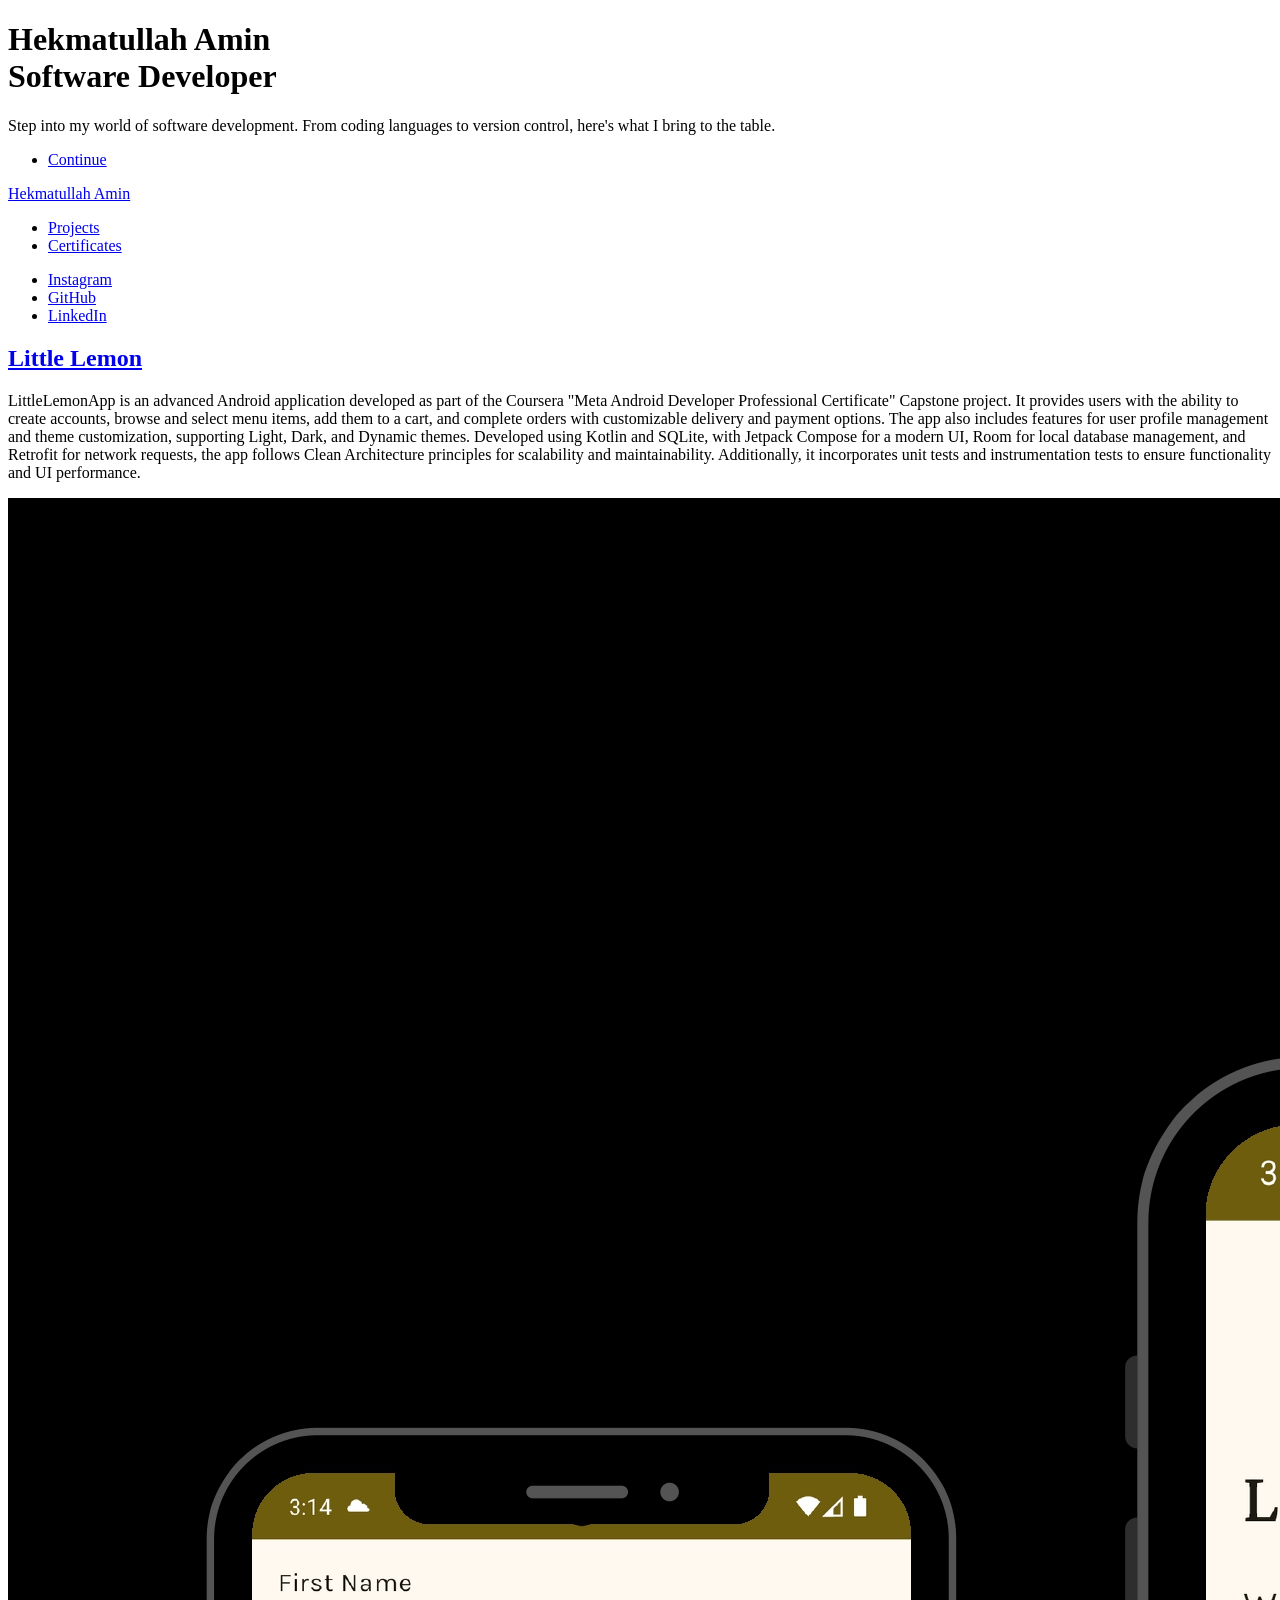
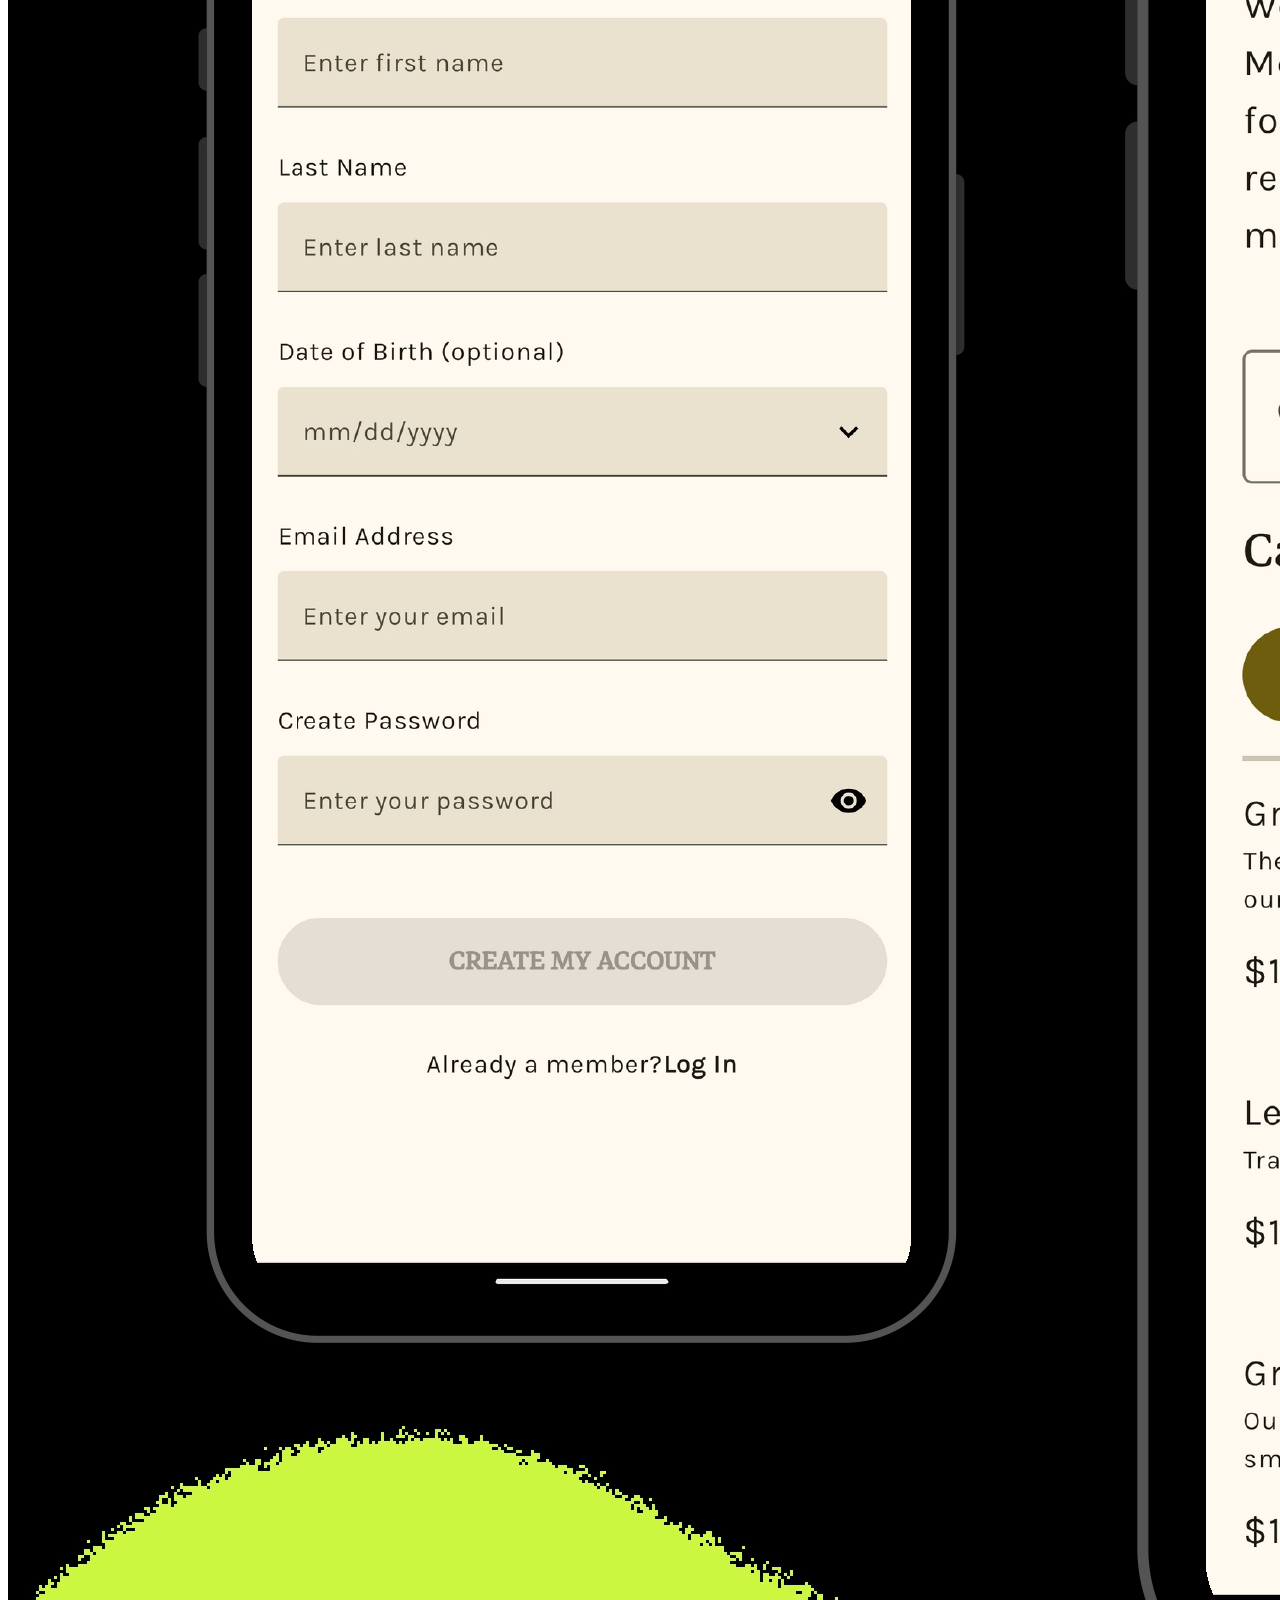
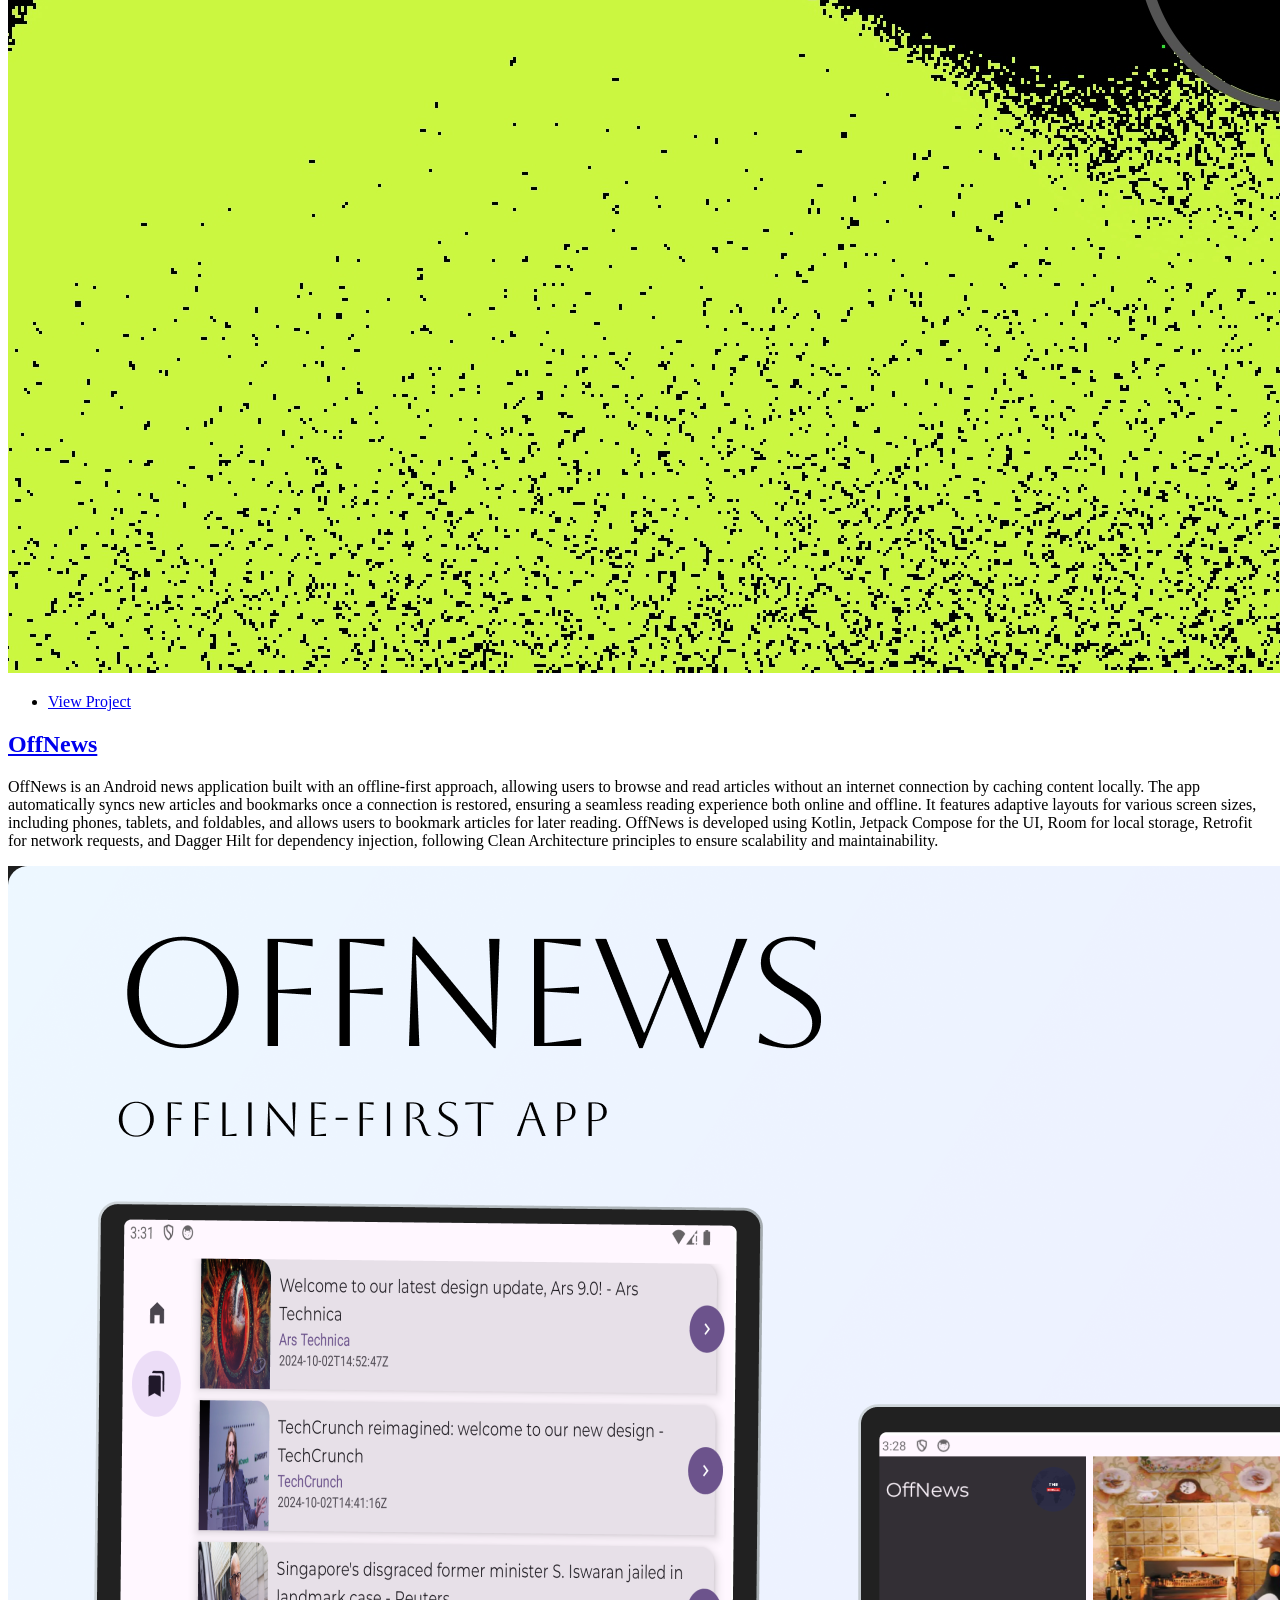
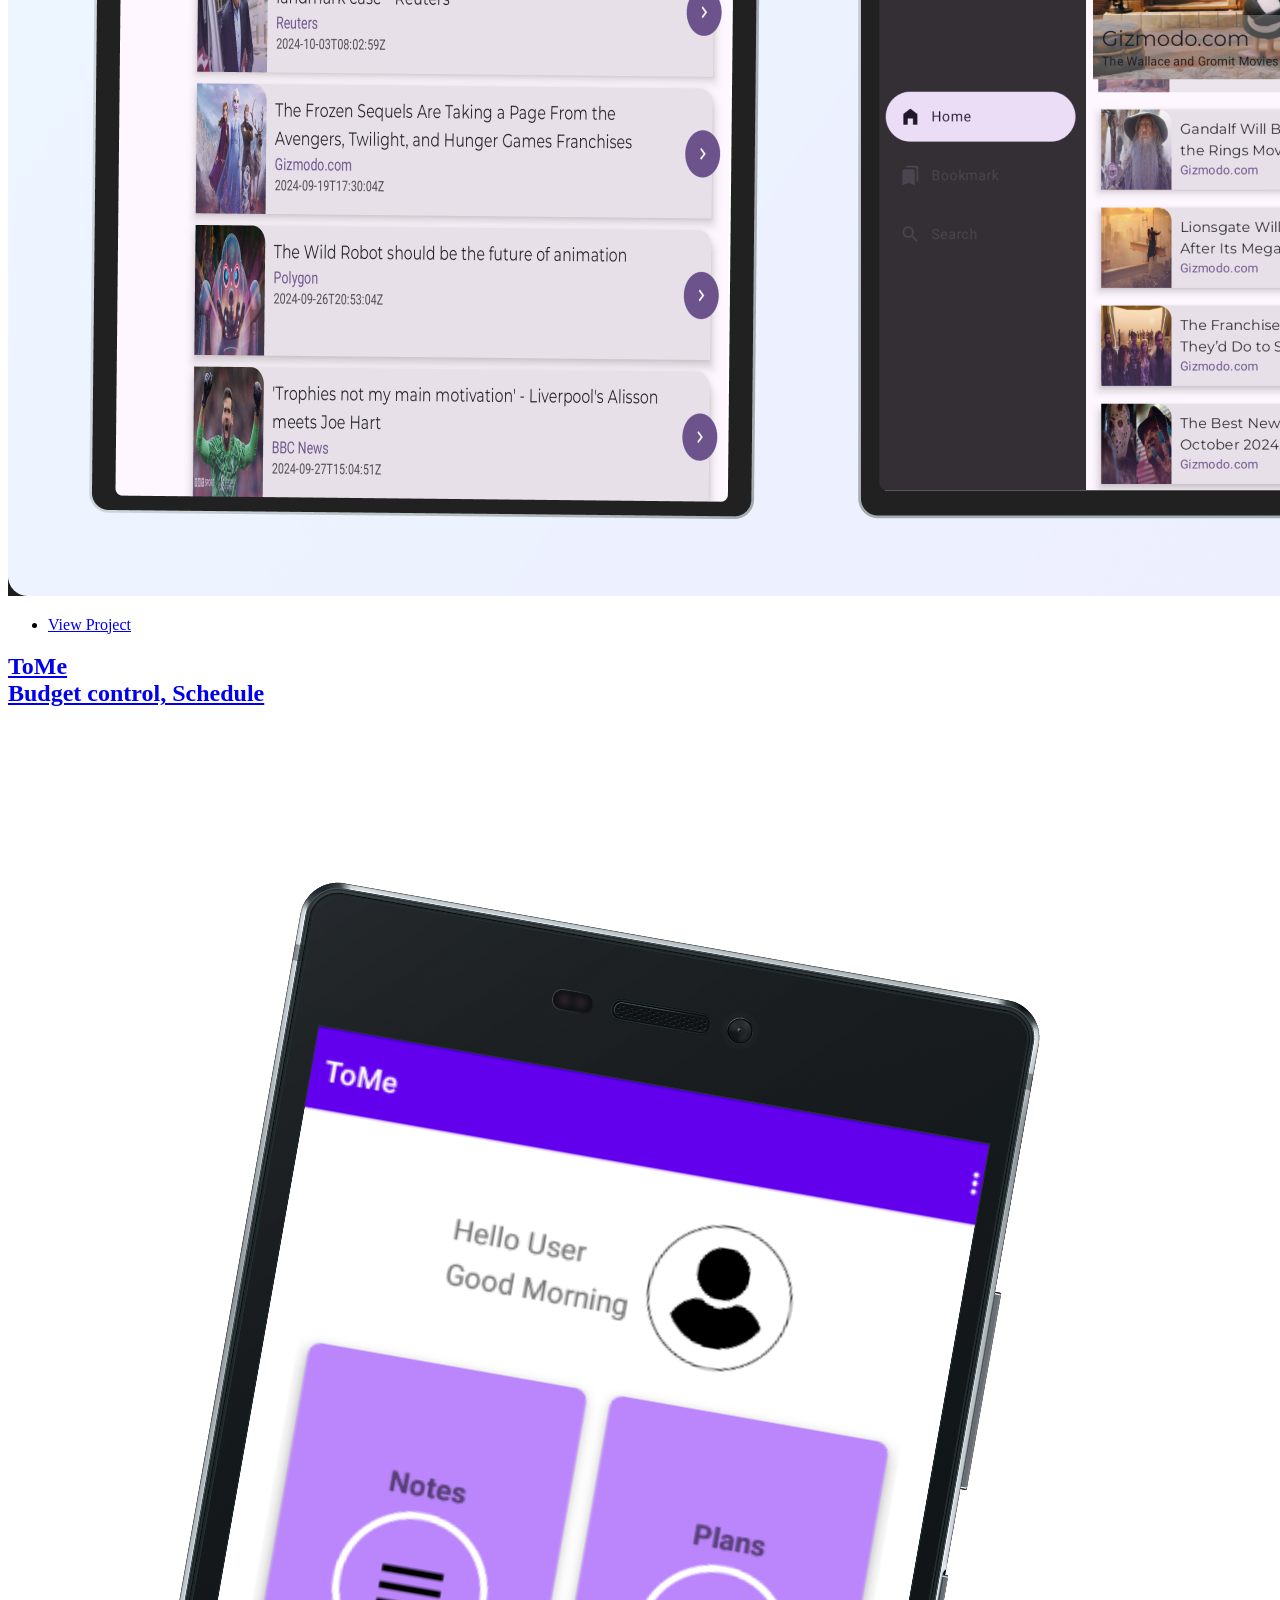
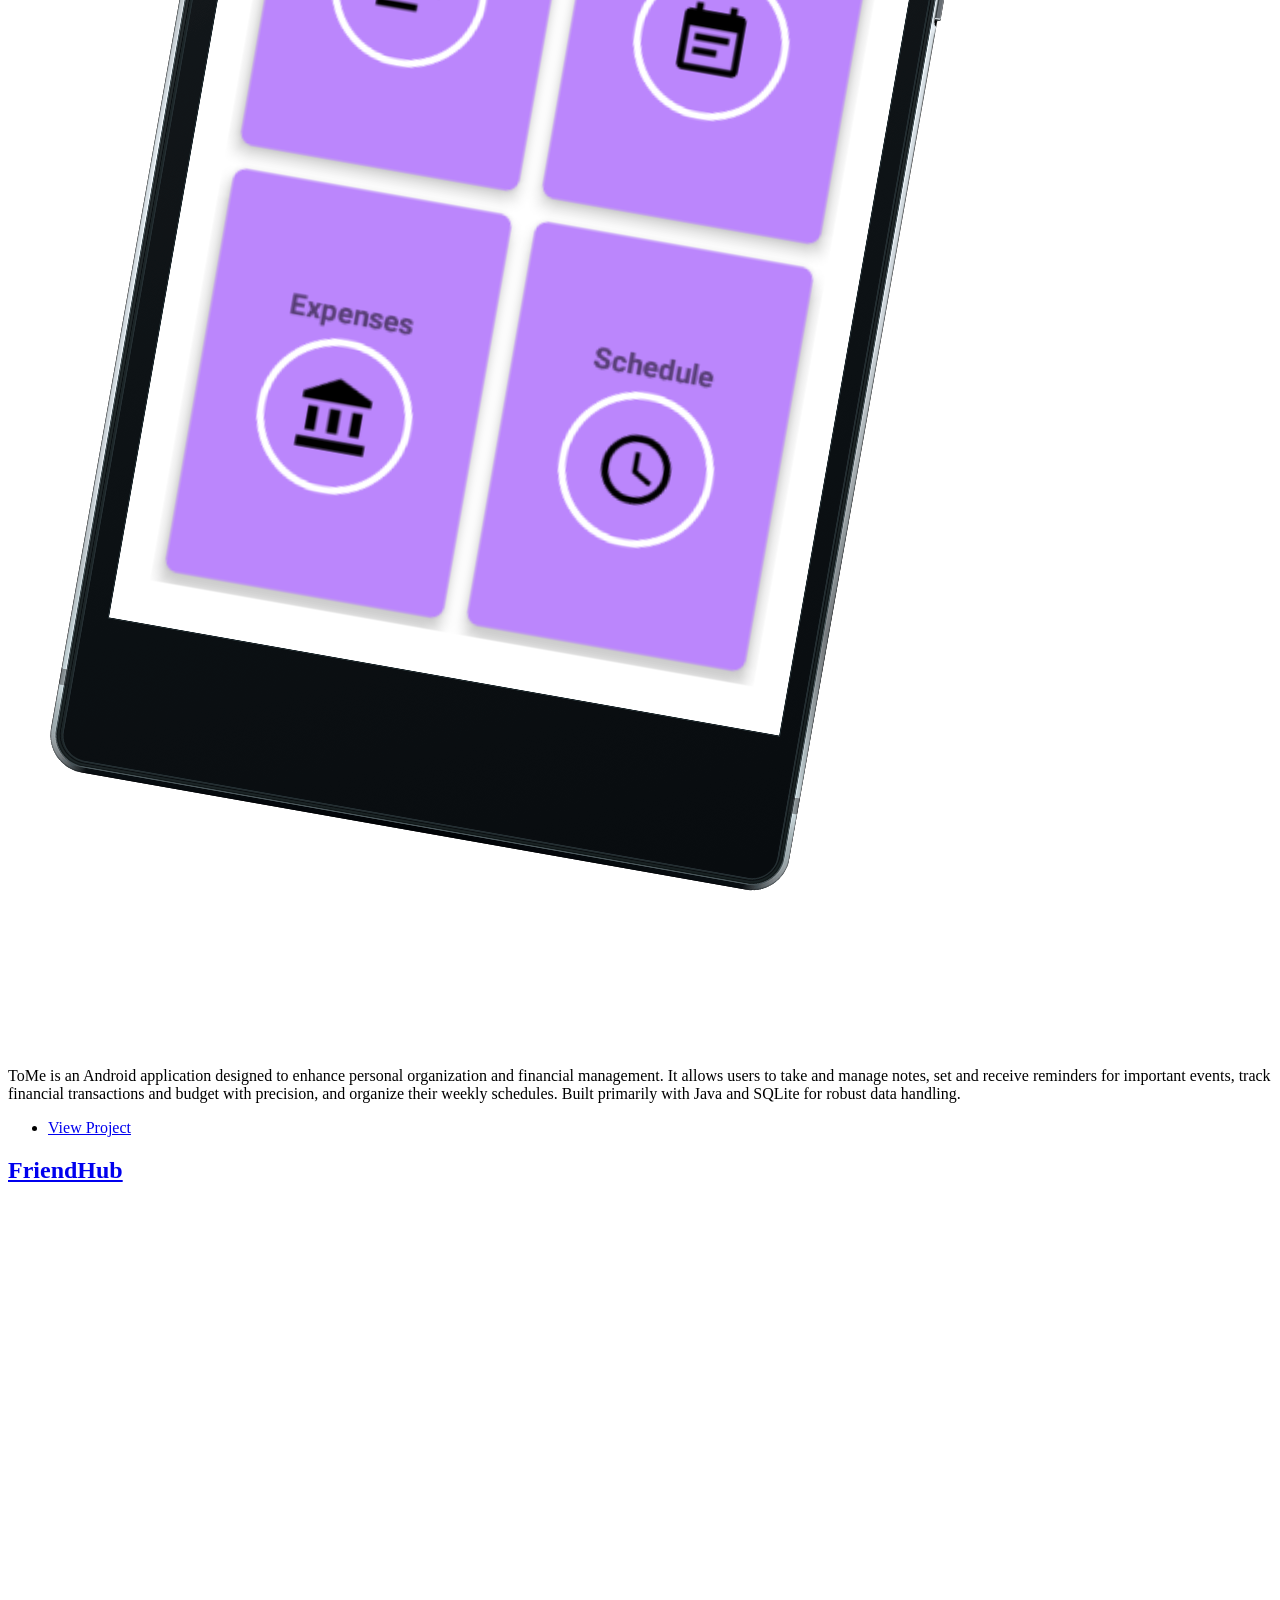
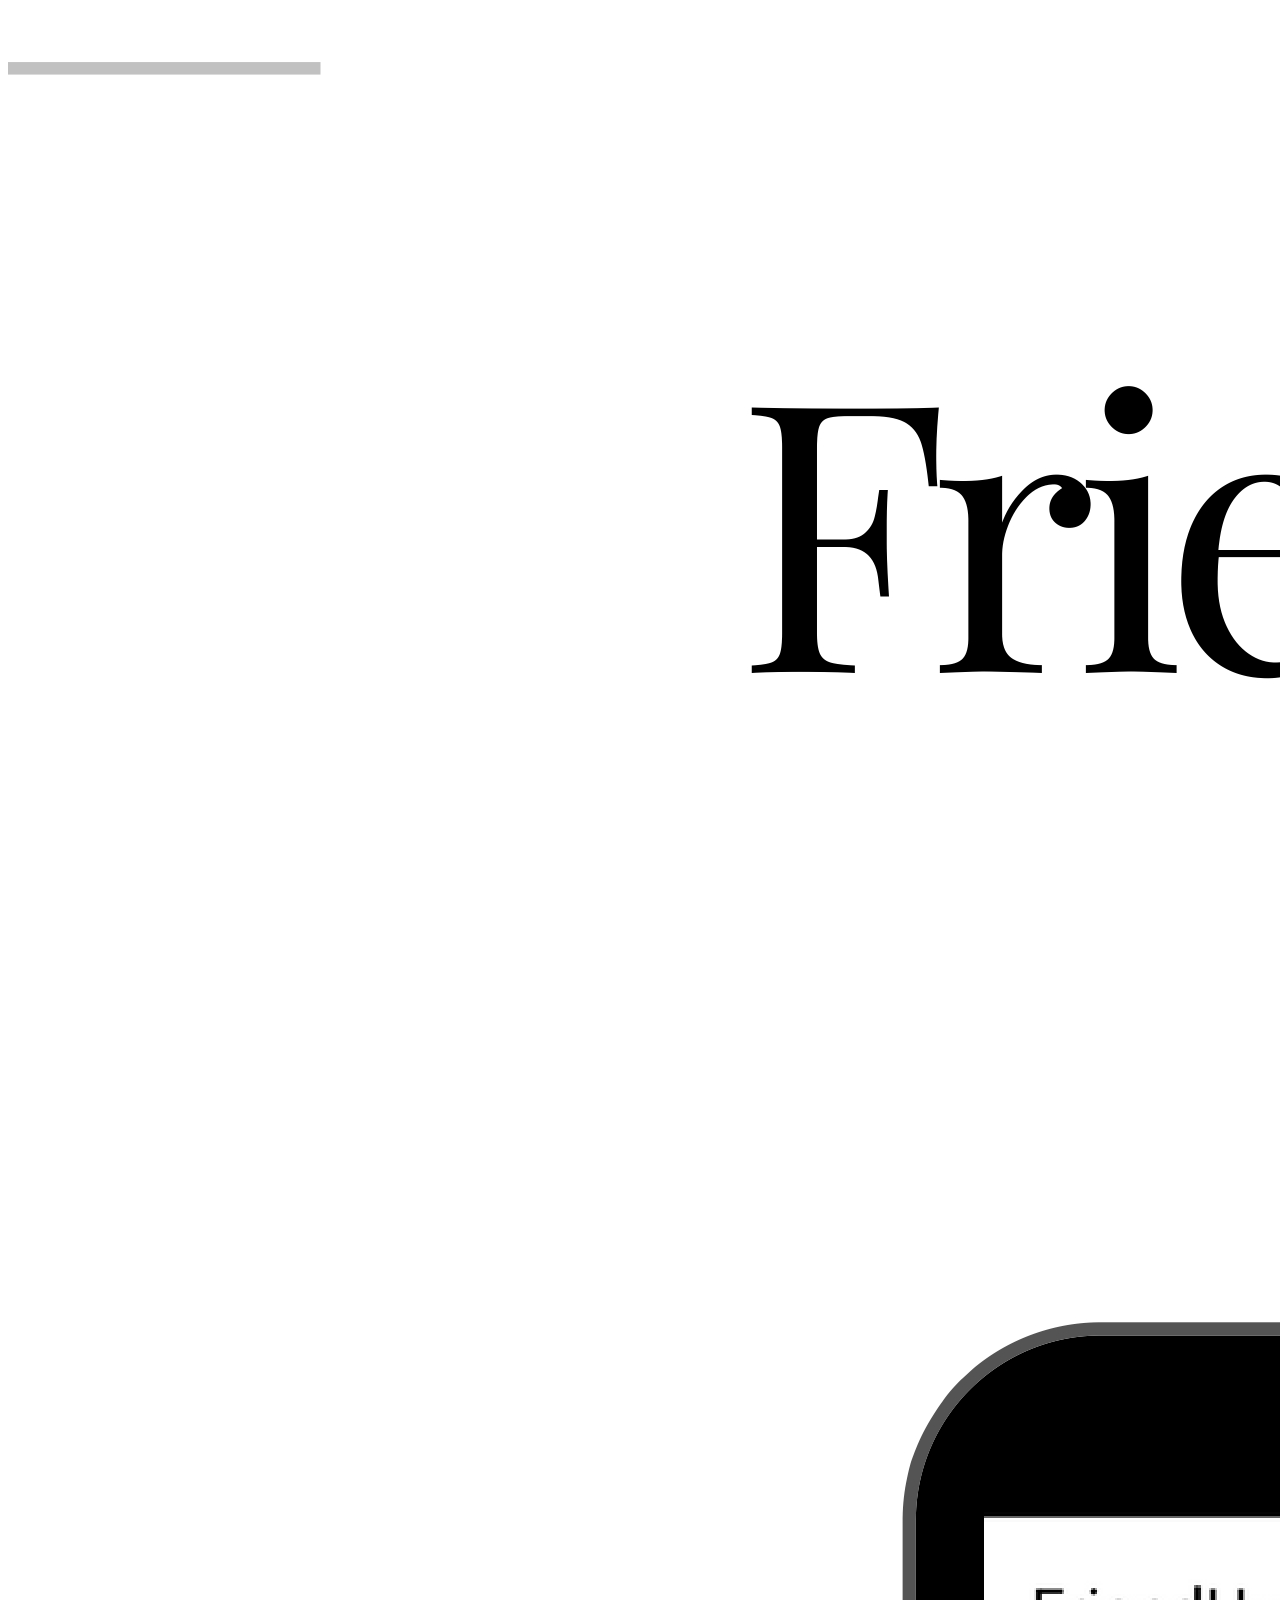
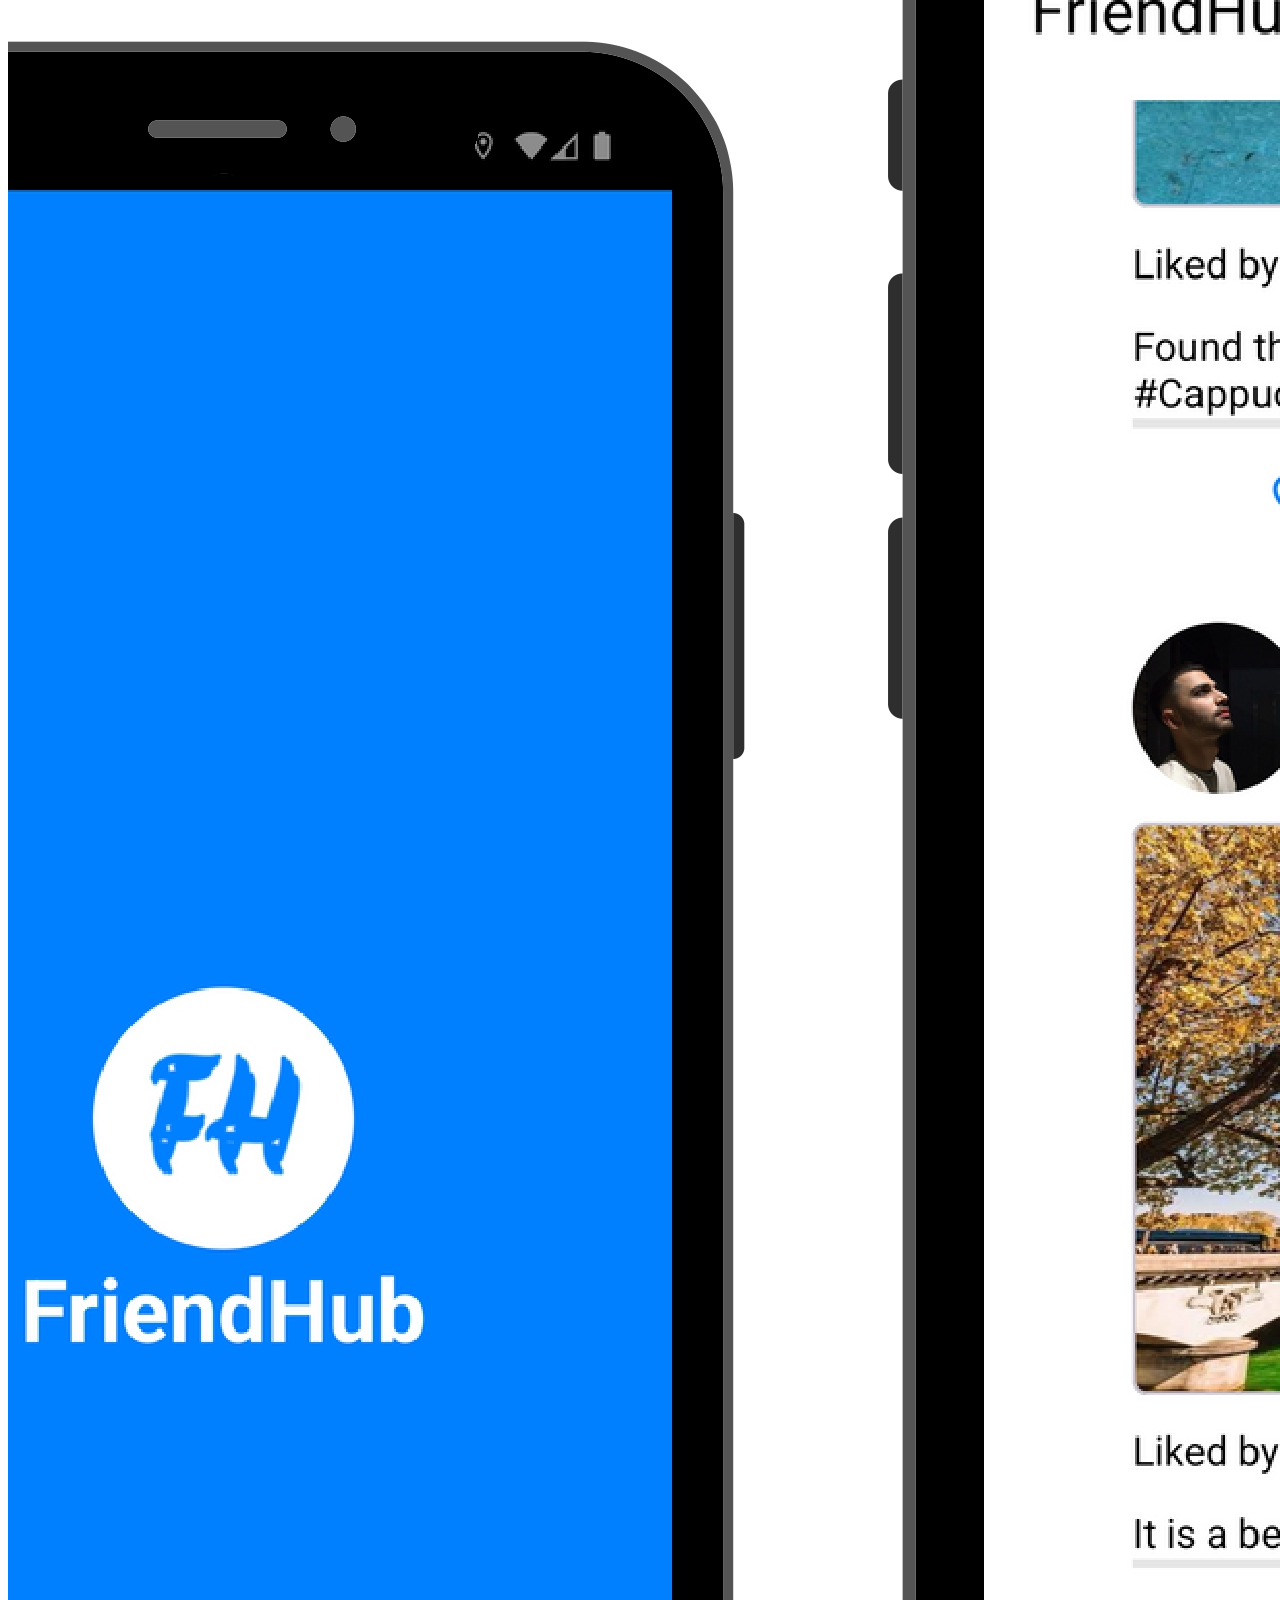
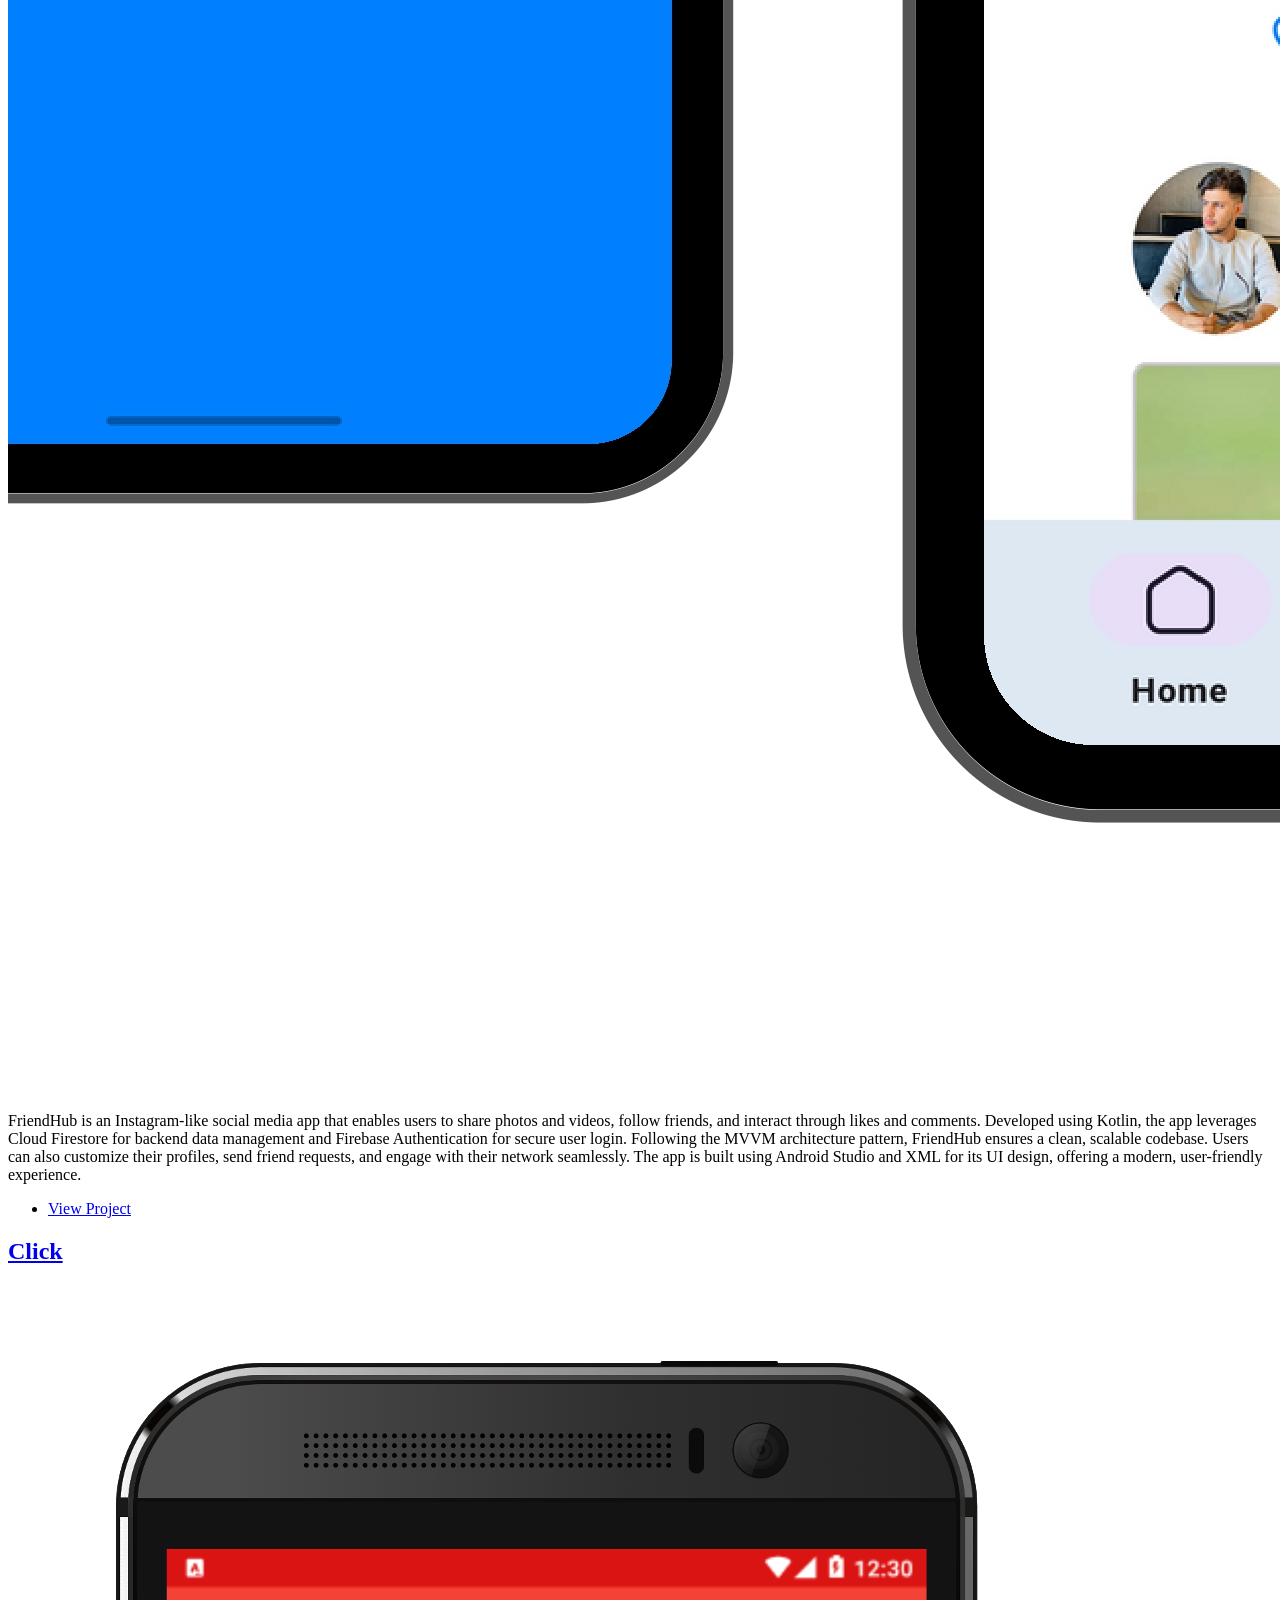
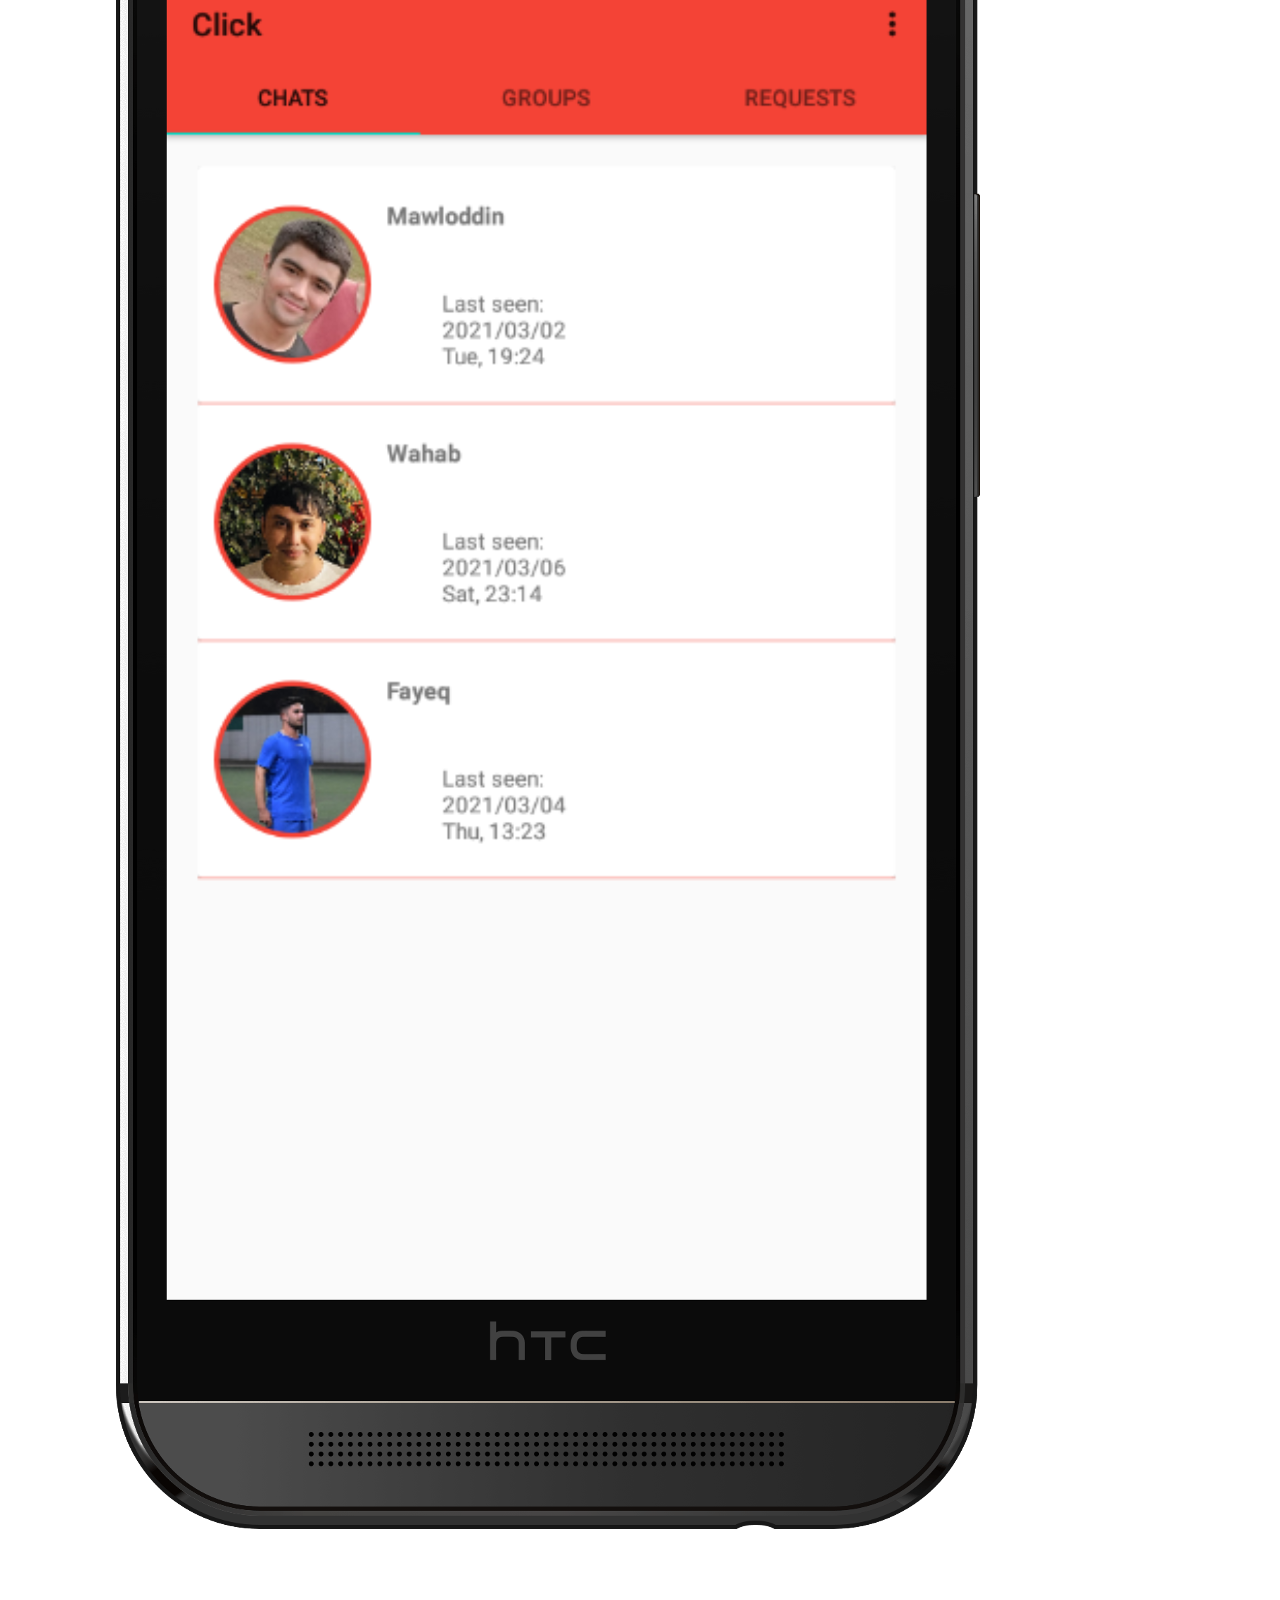
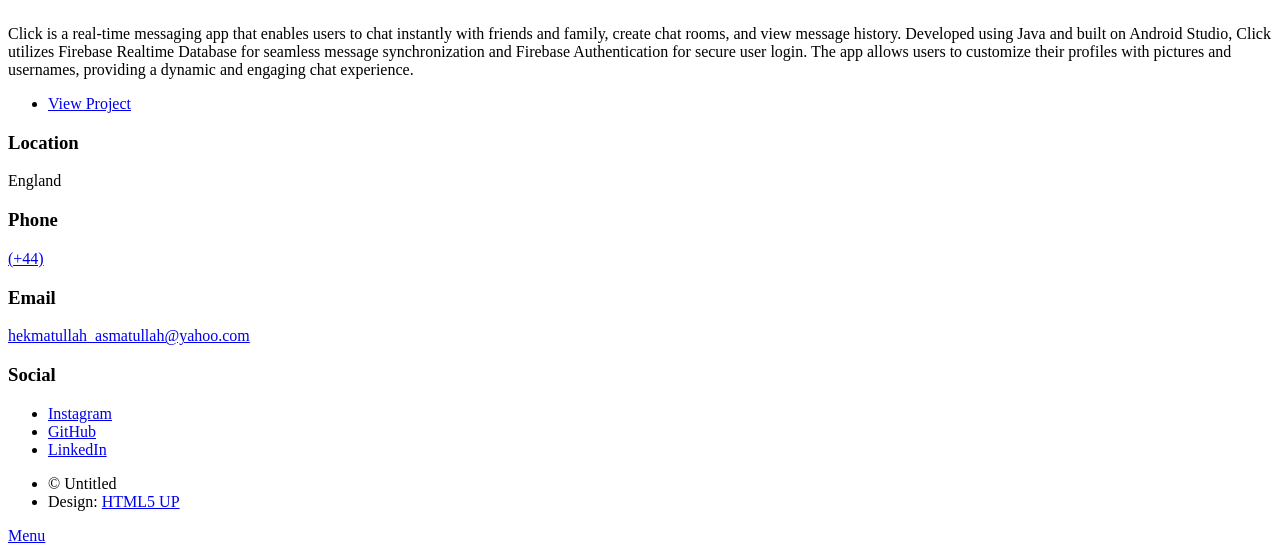
==== index.html @ 8e8f5cc5 "Add OffNews Android app with offline-first architecture and news caching" ====
<!DOCTYPE HTML>
<!--
	Massively by HTML5 UP
	html5up.net | @ajlkn
	Free for personal and commercial use under the CCA 3.0 license (html5up.net/license)
-->
<html>
	<head>
		<title>HekmatullahAminPortfolio</title>
		<meta charset="utf-8" />
		<meta name="viewport" content="width=device-width, initial-scale=1, user-scalable=no" />
		<link rel="stylesheet" href="assets/css/main.css" />
		<noscript><link rel="stylesheet" href="assets/css/noscript.css" /></noscript>
	</head>
	<body class="is-preload">

		<!-- Wrapper -->
			<div id="wrapper" class="fade-in">

				<!-- Intro -->
					<div id="intro">
						<h1>Hekmatullah Amin<br />
						Software Developer</h1>
						<p>Step into my world of software development. From coding languages to version control, here's what I bring to the table.
							 <!-- <a href="https://twitter.com/ajlkn">@ajlkn</a> for <a href="https://html5up.net">HTML5 UP</a><br />
						and released for free under the <a href="https://html5up.net/license">Creative Commons license</a>.</p> -->
						<ul class="actions">
							<li><a href="#header" class="button icon solid solo fa-arrow-down scrolly">Continue</a></li>
						</ul>
					</div>

				<!-- Header -->
					<header id="header">
						<a href="index.html" class="logo">Hekmatullah Amin</a>
					</header>

				<!-- Nav -->
					<nav id="nav">
						<ul class="links">
							<li class="active"><a href="index.html">Projects</a></li>
							<li><a href="generic.html">Certificates</a></li>
						</ul>
						<ul class="icons">
							<li><a href="https://www.instagram.com/hekmatullahamin/" class="icon brands fa-instagram"><span class="label">Instagram</span></a></li>
							<li><a href="https://github.com/HekmatullahAmin?tab=repositories" class="icon brands fa-github"><span class="label">GitHub</span></a></li>
							<li><a href="www.linkedin.com/in/hekmatullah-amin-713a5b244" class="icon brands fa-linkedin"><span class="label">LinkedIn</span></a></li>
						</ul>
					</nav>

				<!-- Main -->
					<div id="main">

						<!-- Featured Post -->
						<article class="post featured">
							<header class="major">
								<!-- <span class="date">April 25, 2017</span> -->
								<h2><a href="https://github.com/HekmatullahAmin/little-lemon">Little Lemon</a></h2>
								<p>LittleLemonApp is an advanced Android application developed as part of the Coursera "Meta Android Developer Professional Certificate" Capstone project. It provides users with the ability to create accounts, browse and select menu items, add them to a cart, and complete orders with customizable delivery and payment options. The app also includes features for user profile management and theme customization, supporting Light, Dark, and Dynamic themes. Developed using Kotlin and SQLite, with Jetpack Compose for a modern UI, Room for local database management, and Retrofit for network requests, the app follows Clean Architecture principles for scalability and maintainability. Additionally, it incorporates unit tests and instrumentation tests to ensure functionality and UI performance.
							</header>
							<a href="https://github.com/HekmatullahAmin/little-lemon" class="image main"><img src="images/LittleLemon.jpg" alt="" /></a>
							<ul class="actions special">
								<li><a href="https://github.com/HekmatullahAmin/little-lemon" class="button large">View Project</a></li>
							</ul>
						</article>

						<article class="post featured">
							<header class="major">
								<!-- <span class="date">April 25, 2017</span> -->
								<h2><a href="https://github.com/HekmatullahAmin/OffNews">OffNews</a></h2>
								<p>OffNews is an Android news application built with an offline-first approach, allowing users to browse and read articles without an internet connection by caching content locally. The app automatically syncs new articles and bookmarks once a connection is restored, ensuring a seamless reading experience both online and offline. It features adaptive layouts for various screen sizes, including phones, tablets, and foldables, and allows users to bookmark articles for later reading. OffNews is developed using Kotlin, Jetpack Compose for the UI, Room for local storage, Retrofit for network requests, and Dagger Hilt for dependency injection, following Clean Architecture principles to ensure scalability and maintainability.
							</header>
							<a href="https://github.com/HekmatullahAmin/OffNews" class="image main"><img src="images/offnews_app.png" alt="" /></a>
							<ul class="actions special">
								<li><a href="https://github.com/HekmatullahAmin/OffNews" class="button large">View Project</a></li>
							</ul>
						</article>

						<!-- Posts -->
							<section class="posts">
								<article>
									<header>
										<!-- <span class="date">April 24, 2017</span> -->
										<h2><a href="https://github.com/HekmatullahAmin/ToMe">ToMe<br />
											Budget control, Schedule</a></h2>
									</header>
									<a href="https://github.com/HekmatullahAmin/ToMe" class="image fit"><img src="images/tome.png" alt="" /></a>
									<p>ToMe is an Android application designed to enhance personal organization and financial management. It allows users to take and manage notes, set and receive reminders for important events, track financial transactions and budget with precision, and organize their weekly schedules. Built primarily with Java and SQLite for robust data handling.<br />
									<ul class="actions special">
										<li><a href="https://github.com/HekmatullahAmin/ToMe" class="button">View Project</a></li>
									</ul>
								</article>
								<article>
									<header>
										<!-- <span class="date">April 24, 2017</span> -->
										<h2><a href="https://github.com/HekmatullahAmin/FriendHub">FriendHub</h2>
									</header>
									<a href="https://github.com/HekmatullahAmin/FriendHub" class="image fit"><img src="images/FriendHub.jpg" alt="" /></a>
									<p>FriendHub is an Instagram-like social media app that enables users to share photos and videos, follow friends, and interact through likes and comments. Developed using Kotlin, the app leverages Cloud Firestore for backend data management and Firebase Authentication for secure user login. Following the MVVM architecture pattern, FriendHub ensures a clean, scalable codebase. Users can also customize their profiles, send friend requests, and engage with their network seamlessly. The app is built using Android Studio and XML for its UI design, offering a modern, user-friendly experience.</p>
									<ul class="actions special">
										<li><a href="https://github.com/HekmatullahAmin/FriendHub" class="button">View Project</a></li>
									</ul>
								</article>							
								<article>
									<header>
										<h2><a href="https://github.com/HekmatullahAmin/Click">Click</h2>
									</header>
									<a href="https://github.com/HekmatullahAmin/Click" class="image fit"><img src="images/click_chat.png" alt="" /></a>
									<p>Click is a real-time messaging app that enables users to chat instantly with friends and family, create chat rooms, and view message history. Developed using Java and built on Android Studio, Click utilizes Firebase Realtime Database for seamless message synchronization and Firebase Authentication for secure user login. The app allows users to customize their profiles with pictures and usernames, providing a dynamic and engaging chat experience.</p>
									<ul class="actions special">
										<li><a href="https://github.com/HekmatullahAmin/Click" class="button">View Project</a></li>
									</ul>
								</article>
							</section>
					</div>

				<!-- Footer -->
					<footer id="footer">
						<section class="split contact">
							<section class="alt">
								<h3>Location</h3>
								<p>England</p>
							</section>
							<section>
								<h3>Phone</h3>
								<p><a href="#">(+44) </a></p>
							</section>
							<section>
								<h3>Email</h3>
								<p><a href="#">hekmatullah_asmatullah@yahoo.com</a></p>
							</section>
							<section>
								<h3>Social</h3>
								<ul class="icons alt">
									<li><a href="https://www.instagram.com/hekmatullahamin/" class="icon brands fa-instagram"><span class="label">Instagram</span></a></li>
									<li><a href="https://github.com/HekmatullahAmin?tab=repositories" class="icon brands fa-github"><span class="label">GitHub</span></a></li>
									<li><a href="www.linkedin.com/in/hekmatullah-amin-713a5b244" class="icon brands fa-linkedin"><span class="label">LinkedIn</span></a></li>
								</ul>
							</section>
						</section>
					</footer>

				<!-- Copyright -->
					<div id="copyright">
						<ul><li>&copy; Untitled</li><li>Design: <a href="https://html5up.net">HTML5 UP</a></li></ul>
					</div>

			</div>

		<!-- Scripts -->
			<script src="assets/js/jquery.min.js"></script>
			<script src="assets/js/jquery.scrollex.min.js"></script>
			<script src="assets/js/jquery.scrolly.min.js"></script>
			<script src="assets/js/browser.min.js"></script>
			<script src="assets/js/breakpoints.min.js"></script>
			<script src="assets/js/util.js"></script>
			<script src="assets/js/main.js"></script>

	</body>
</html>
---- assets/css/main.css ----
@import url(fontawesome-all.min.css);
@import url("https://fonts.googleapis.com/css?family=Merriweather:300,700,300italic,700italic|Source+Sans+Pro:900");

/*
	Massively by HTML5 UP
	html5up.net | @ajlkn
	Free for personal and commercial use under the CCA 3.0 license (html5up.net/license)
*/

html, body, div, span, applet, object,
iframe, h1, h2, h3, h4, h5, h6, p, blockquote,
pre, a, abbr, acronym, address, big, cite,
code, del, dfn, em, img, ins, kbd, q, s, samp,
small, strike, strong, sub, sup, tt, var, b,
u, i, center, dl, dt, dd, ol, ul, li, fieldset,
form, label, legend, table, caption, tbody,
tfoot, thead, tr, th, td, article, aside,
canvas, details, embed, figure, figcaption,
footer, header, hgroup, menu, nav, output, ruby,
section, summary, time, mark, audio, video {
	margin: 0;
	padding: 0;
	border: 0;
	font-size: 100%;
	font: inherit;
	vertical-align: baseline;}

article, aside, details, figcaption, figure,
footer, header, hgroup, menu, nav, section {
	display: block;}

body {
	line-height: 1;
}

ol, ul {
	list-style: none;
}

blockquote, q {
	quotes: none;
}

	blockquote:before, blockquote:after, q:before, q:after {
		content: '';
		content: none;
	}

table {
	border-collapse: collapse;
	border-spacing: 0;
}

body {
	-webkit-text-size-adjust: none;
}

mark {
	background-color: transparent;
	color: inherit;
}

input::-moz-focus-inner {
	border: 0;
	padding: 0;
}

input, select, textarea {
	-moz-appearance: none;
	-webkit-appearance: none;
	-ms-appearance: none;
	appearance: none;
}

/* Basic */

	@-ms-viewport {
		width: device-width;
	}

	body {
		-ms-overflow-style: scrollbar;
	}

	@media screen and (max-width: 480px) {

		html, body {
			min-width: 320px;
		}

	}

	html {
		box-sizing: border-box;
	}

	*, *:before, *:after {
		box-sizing: inherit;
	}

	body {
		background-color: #1e252d;
	}

		body.is-preload *, body.is-preload *:before, body.is-preload *:after {
			-moz-animation: none !important;
			-webkit-animation: none !important;
			-ms-animation: none !important;
			animation: none !important;
			-moz-transition: none !important;
			-webkit-transition: none !important;
			-ms-transition: none !important;
			transition: none !important;
		}

/* Type */

	html {
		font-size: 16pt;
	}

		@media screen and (max-width: 1680px) {

			html {
				font-size: 12pt;
			}

		}

		@media screen and (max-width: 1280px) {

			html {
				font-size: 11pt;
			}

		}

		@media screen and (max-width: 360px) {

			html {
				font-size: 10pt;
			}

		}

	body {
		color: #212931;
	}

	body, input, select, textarea {
		font-family: "Merriweather", Georgia, serif;
		font-weight: 300;
		font-size: 1rem;
		line-height: 2.375;
	}

	a {
		-moz-transition: color 0.2s ease-in-out, background-color 0.2s ease-in-out, border-color 0.2s ease-in-out, box-shadow 0.2s ease-in-out;
		-webkit-transition: color 0.2s ease-in-out, background-color 0.2s ease-in-out, border-color 0.2s ease-in-out, box-shadow 0.2s ease-in-out;
		-ms-transition: color 0.2s ease-in-out, background-color 0.2s ease-in-out, border-color 0.2s ease-in-out, box-shadow 0.2s ease-in-out;
		transition: color 0.2s ease-in-out, background-color 0.2s ease-in-out, border-color 0.2s ease-in-out, box-shadow 0.2s ease-in-out;
		border-bottom: dotted 1px;
		text-decoration: none;
	}

		a:hover {
			border-bottom-color: transparent;
		}

	strong, b {
		font-weight: 600;
	}

	em, i {
		font-style: italic;
	}

	p {
		text-align: justify;
		margin: 0 0 2rem 0;
	}

	h1, h2, h3, h4, h5, h6 {
		font-family: "Source Sans Pro", Helvetica, sans-serif;
		font-weight: 900;
		line-height: 1.5;
		letter-spacing: 0.075em;
		text-transform: uppercase;
		margin: 0 0 1rem 0;
	}

		h1 a, h2 a, h3 a, h4 a, h5 a, h6 a {
			border-bottom: 0;
			color: inherit;
			text-decoration: none;
		}

	h1 {
		font-size: 4rem;
		line-height: 1.1;
		margin: 0 0 2rem 0;
	}

	h2 {
		font-size: 1.75rem;
		line-height: 1.3;
		margin: 0 0 1.5rem 0;
	}

	h3 {
		font-size: 1.25rem;
		margin: 0 0 1.5rem 0;
	}

	h4 {
		font-size: 1rem;
	}

	h5 {
		font-size: 0.9rem;
	}

	h6 {
		font-size: 0.8rem;
	}

	sub {
		font-size: 0.8rem;
		position: relative;
		top: 0.5rem;
	}

	sup {
		font-size: 0.8rem;
		position: relative;
		top: -0.5rem;
	}

	blockquote {
		border-left: solid 4px;
		font-style: italic;
		margin: 0 0 2rem 0;
		padding: 0.5rem 0 0.5rem 2rem;
	}

	code {
		border: solid 2px;
		font-family: "Courier New", monospace;
		font-size: 0.9rem;
		margin: 0 0.25rem;
		padding: 0.25rem 0.65rem;
	}

	pre {
		-webkit-overflow-scrolling: touch;
		font-family: "Courier New", monospace;
		font-size: 0.9rem;
		margin: 0 0 2rem 0;
	}

		pre code {
			display: block;
			line-height: 1.75;
			padding: 1rem 1.5rem;
			overflow-x: auto;
		}

	hr {
		border: 0;
		border-bottom: solid 2px;
		margin: 3rem 0;
	}

		hr.major {
			margin: 5rem 0;
		}

	.align-left {
		text-align: left;
	}

	.align-center {
		text-align: center;
	}

	.align-right {
		text-align: right;
	}

	input, select, textarea {
		color: #212931;
	}

	a {
		color: #212931;
		border-bottom-color: rgba(33, 41, 49, 0.5);
	}

		a:hover {
			border-bottom-color: transparent;
			color: #18bfef !important;
		}

	strong, b {
		color: #212931;
	}

	h1, h2, h3, h4, h5, h6 {
		color: #212931;
	}

	blockquote {
		border-left-color: #eeeeee;
	}

	code {
		background: rgba(220, 220, 220, 0.25);
		border-color: #eeeeee;
	}

	hr {
		border-bottom-color: #eeeeee;
	}

/* Row */

	.row {
		display: flex;
		flex-wrap: wrap;
		box-sizing: border-box;
		align-items: stretch;
	}

		.row > * {
			box-sizing: border-box;
		}

		.row.gtr-uniform > * > :last-child {
			margin-bottom: 0;
		}

		.row.aln-left {
			justify-content: flex-start;
		}

		.row.aln-center {
			justify-content: center;
		}

		.row.aln-right {
			justify-content: flex-end;
		}

		.row.aln-top {
			align-items: flex-start;
		}

		.row.aln-middle {
			align-items: center;
		}

		.row.aln-bottom {
			align-items: flex-end;
		}

		.row > .imp {
			order: -1;
		}

		.row > .col-1 {
			width: 8.33333%;
		}

		.row > .off-1 {
			margin-left: 8.33333%;
		}

		.row > .col-2 {
			width: 16.66667%;
		}

		.row > .off-2 {
			margin-left: 16.66667%;
		}

		.row > .col-3 {
			width: 25%;
		}

		.row > .off-3 {
			margin-left: 25%;
		}

		.row > .col-4 {
			width: 33.33333%;
		}

		.row > .off-4 {
			margin-left: 33.33333%;
		}

		.row > .col-5 {
			width: 41.66667%;
		}

		.row > .off-5 {
			margin-left: 41.66667%;
		}

		.row > .col-6 {
			width: 50%;
		}

		.row > .off-6 {
			margin-left: 50%;
		}

		.row > .col-7 {
			width: 58.33333%;
		}

		.row > .off-7 {
			margin-left: 58.33333%;
		}

		.row > .col-8 {
			width: 66.66667%;
		}

		.row > .off-8 {
			margin-left: 66.66667%;
		}

		.row > .col-9 {
			width: 75%;
		}

		.row > .off-9 {
			margin-left: 75%;
		}

		.row > .col-10 {
			width: 83.33333%;
		}

		.row > .off-10 {
			margin-left: 83.33333%;
		}

		.row > .col-11 {
			width: 91.66667%;
		}

		.row > .off-11 {
			margin-left: 91.66667%;
		}

		.row > .col-12 {
			width: 100%;
		}

		.row > .off-12 {
			margin-left: 100%;
		}

		.row.gtr-0 {
			margin-top: 0;
			margin-left: 0rem;
		}

			.row.gtr-0 > * {
				padding: 0 0 0 0rem;
			}

			.row.gtr-0.gtr-uniform {
				margin-top: 0rem;
			}

				.row.gtr-0.gtr-uniform > * {
					padding-top: 0rem;
				}

		.row.gtr-25 {
			margin-top: 0;
			margin-left: -0.375rem;
		}

			.row.gtr-25 > * {
				padding: 0 0 0 0.375rem;
			}

			.row.gtr-25.gtr-uniform {
				margin-top: -0.375rem;
			}

				.row.gtr-25.gtr-uniform > * {
					padding-top: 0.375rem;
				}

		.row.gtr-50 {
			margin-top: 0;
			margin-left: -0.75rem;
		}

			.row.gtr-50 > * {
				padding: 0 0 0 0.75rem;
			}

			.row.gtr-50.gtr-uniform {
				margin-top: -0.75rem;
			}

				.row.gtr-50.gtr-uniform > * {
					padding-top: 0.75rem;
				}

		.row {
			margin-top: 0;
			margin-left: -1.5rem;
		}

			.row > * {
				padding: 0 0 0 1.5rem;
			}

			.row.gtr-uniform {
				margin-top: -1.5rem;
			}

				.row.gtr-uniform > * {
					padding-top: 1.5rem;
				}

		.row.gtr-150 {
			margin-top: 0;
			margin-left: -2.25rem;
		}

			.row.gtr-150 > * {
				padding: 0 0 0 2.25rem;
			}

			.row.gtr-150.gtr-uniform {
				margin-top: -2.25rem;
			}

				.row.gtr-150.gtr-uniform > * {
					padding-top: 2.25rem;
				}

		.row.gtr-200 {
			margin-top: 0;
			margin-left: -3rem;
		}

			.row.gtr-200 > * {
				padding: 0 0 0 3rem;
			}

			.row.gtr-200.gtr-uniform {
				margin-top: -3rem;
			}

				.row.gtr-200.gtr-uniform > * {
					padding-top: 3rem;
				}

		@media screen and (max-width: 1680px) {

			.row {
				display: flex;
				flex-wrap: wrap;
				box-sizing: border-box;
				align-items: stretch;
			}

				.row > * {
					box-sizing: border-box;
				}

				.row.gtr-uniform > * > :last-child {
					margin-bottom: 0;
				}

				.row.aln-left {
					justify-content: flex-start;
				}

				.row.aln-center {
					justify-content: center;
				}

				.row.aln-right {
					justify-content: flex-end;
				}

				.row.aln-top {
					align-items: flex-start;
				}

				.row.aln-middle {
					align-items: center;
				}

				.row.aln-bottom {
					align-items: flex-end;
				}

				.row > .imp-xlarge {
					order: -1;
				}

				.row > .col-1-xlarge {
					width: 8.33333%;
				}

				.row > .off-1-xlarge {
					margin-left: 8.33333%;
				}

				.row > .col-2-xlarge {
					width: 16.66667%;
				}

				.row > .off-2-xlarge {
					margin-left: 16.66667%;
				}

				.row > .col-3-xlarge {
					width: 25%;
				}

				.row > .off-3-xlarge {
					margin-left: 25%;
				}

				.row > .col-4-xlarge {
					width: 33.33333%;
				}

				.row > .off-4-xlarge {
					margin-left: 33.33333%;
				}

				.row > .col-5-xlarge {
					width: 41.66667%;
				}

				.row > .off-5-xlarge {
					margin-left: 41.66667%;
				}

				.row > .col-6-xlarge {
					width: 50%;
				}

				.row > .off-6-xlarge {
					margin-left: 50%;
				}

				.row > .col-7-xlarge {
					width: 58.33333%;
				}

				.row > .off-7-xlarge {
					margin-left: 58.33333%;
				}

				.row > .col-8-xlarge {
					width: 66.66667%;
				}

				.row > .off-8-xlarge {
					margin-left: 66.66667%;
				}

				.row > .col-9-xlarge {
					width: 75%;
				}

				.row > .off-9-xlarge {
					margin-left: 75%;
				}

				.row > .col-10-xlarge {
					width: 83.33333%;
				}

				.row > .off-10-xlarge {
					margin-left: 83.33333%;
				}

				.row > .col-11-xlarge {
					width: 91.66667%;
				}

				.row > .off-11-xlarge {
					margin-left: 91.66667%;
				}

				.row > .col-12-xlarge {
					width: 100%;
				}

				.row > .off-12-xlarge {
					margin-left: 100%;
				}

				.row.gtr-0 {
					margin-top: 0;
					margin-left: 0rem;
				}

					.row.gtr-0 > * {
						padding: 0 0 0 0rem;
					}

					.row.gtr-0.gtr-uniform {
						margin-top: 0rem;
					}

						.row.gtr-0.gtr-uniform > * {
							padding-top: 0rem;
						}

				.row.gtr-25 {
					margin-top: 0;
					margin-left: -0.375rem;
				}

					.row.gtr-25 > * {
						padding: 0 0 0 0.375rem;
					}

					.row.gtr-25.gtr-uniform {
						margin-top: -0.375rem;
					}

						.row.gtr-25.gtr-uniform > * {
							padding-top: 0.375rem;
						}

				.row.gtr-50 {
					margin-top: 0;
					margin-left: -0.75rem;
				}

					.row.gtr-50 > * {
						padding: 0 0 0 0.75rem;
					}

					.row.gtr-50.gtr-uniform {
						margin-top: -0.75rem;
					}

						.row.gtr-50.gtr-uniform > * {
							padding-top: 0.75rem;
						}

				.row {
					margin-top: 0;
					margin-left: -1.5rem;
				}

					.row > * {
						padding: 0 0 0 1.5rem;
					}

					.row.gtr-uniform {
						margin-top: -1.5rem;
					}

						.row.gtr-uniform > * {
							padding-top: 1.5rem;
						}

				.row.gtr-150 {
					margin-top: 0;
					margin-left: -2.25rem;
				}

					.row.gtr-150 > * {
						padding: 0 0 0 2.25rem;
					}

					.row.gtr-150.gtr-uniform {
						margin-top: -2.25rem;
					}

						.row.gtr-150.gtr-uniform > * {
							padding-top: 2.25rem;
						}

				.row.gtr-200 {
					margin-top: 0;
					margin-left: -3rem;
				}

					.row.gtr-200 > * {
						padding: 0 0 0 3rem;
					}

					.row.gtr-200.gtr-uniform {
						margin-top: -3rem;
					}

						.row.gtr-200.gtr-uniform > * {
							padding-top: 3rem;
						}

		}

		@media screen and (max-width: 1280px) {

			.row {
				display: flex;
				flex-wrap: wrap;
				box-sizing: border-box;
				align-items: stretch;
			}

				.row > * {
					box-sizing: border-box;
				}

				.row.gtr-uniform > * > :last-child {
					margin-bottom: 0;
				}

				.row.aln-left {
					justify-content: flex-start;
				}

				.row.aln-center {
					justify-content: center;
				}

				.row.aln-right {
					justify-content: flex-end;
				}

				.row.aln-top {
					align-items: flex-start;
				}

				.row.aln-middle {
					align-items: center;
				}

				.row.aln-bottom {
					align-items: flex-end;
				}

				.row > .imp-large {
					order: -1;
				}

				.row > .col-1-large {
					width: 8.33333%;
				}

				.row > .off-1-large {
					margin-left: 8.33333%;
				}

				.row > .col-2-large {
					width: 16.66667%;
				}

				.row > .off-2-large {
					margin-left: 16.66667%;
				}

				.row > .col-3-large {
					width: 25%;
				}

				.row > .off-3-large {
					margin-left: 25%;
				}

				.row > .col-4-large {
					width: 33.33333%;
				}

				.row > .off-4-large {
					margin-left: 33.33333%;
				}

				.row > .col-5-large {
					width: 41.66667%;
				}

				.row > .off-5-large {
					margin-left: 41.66667%;
				}

				.row > .col-6-large {
					width: 50%;
				}

				.row > .off-6-large {
					margin-left: 50%;
				}

				.row > .col-7-large {
					width: 58.33333%;
				}

				.row > .off-7-large {
					margin-left: 58.33333%;
				}

				.row > .col-8-large {
					width: 66.66667%;
				}

				.row > .off-8-large {
					margin-left: 66.66667%;
				}

				.row > .col-9-large {
					width: 75%;
				}

				.row > .off-9-large {
					margin-left: 75%;
				}

				.row > .col-10-large {
					width: 83.33333%;
				}

				.row > .off-10-large {
					margin-left: 83.33333%;
				}

				.row > .col-11-large {
					width: 91.66667%;
				}

				.row > .off-11-large {
					margin-left: 91.66667%;
				}

				.row > .col-12-large {
					width: 100%;
				}

				.row > .off-12-large {
					margin-left: 100%;
				}

				.row.gtr-0 {
					margin-top: 0;
					margin-left: 0rem;
				}

					.row.gtr-0 > * {
						padding: 0 0 0 0rem;
					}

					.row.gtr-0.gtr-uniform {
						margin-top: 0rem;
					}

						.row.gtr-0.gtr-uniform > * {
							padding-top: 0rem;
						}

				.row.gtr-25 {
					margin-top: 0;
					margin-left: -0.375rem;
				}

					.row.gtr-25 > * {
						padding: 0 0 0 0.375rem;
					}

					.row.gtr-25.gtr-uniform {
						margin-top: -0.375rem;
					}

						.row.gtr-25.gtr-uniform > * {
							padding-top: 0.375rem;
						}

				.row.gtr-50 {
					margin-top: 0;
					margin-left: -0.75rem;
				}

					.row.gtr-50 > * {
						padding: 0 0 0 0.75rem;
					}

					.row.gtr-50.gtr-uniform {
						margin-top: -0.75rem;
					}

						.row.gtr-50.gtr-uniform > * {
							padding-top: 0.75rem;
						}

				.row {
					margin-top: 0;
					margin-left: -1.5rem;
				}

					.row > * {
						padding: 0 0 0 1.5rem;
					}

					.row.gtr-uniform {
						margin-top: -1.5rem;
					}

						.row.gtr-uniform > * {
							padding-top: 1.5rem;
						}

				.row.gtr-150 {
					margin-top: 0;
					margin-left: -2.25rem;
				}

					.row.gtr-150 > * {
						padding: 0 0 0 2.25rem;
					}

					.row.gtr-150.gtr-uniform {
						margin-top: -2.25rem;
					}

						.row.gtr-150.gtr-uniform > * {
							padding-top: 2.25rem;
						}

				.row.gtr-200 {
					margin-top: 0;
					margin-left: -3rem;
				}

					.row.gtr-200 > * {
						padding: 0 0 0 3rem;
					}

					.row.gtr-200.gtr-uniform {
						margin-top: -3rem;
					}

						.row.gtr-200.gtr-uniform > * {
							padding-top: 3rem;
						}

		}

		@media screen and (max-width: 980px) {

			.row {
				display: flex;
				flex-wrap: wrap;
				box-sizing: border-box;
				align-items: stretch;
			}

				.row > * {
					box-sizing: border-box;
				}

				.row.gtr-uniform > * > :last-child {
					margin-bottom: 0;
				}

				.row.aln-left {
					justify-content: flex-start;
				}

				.row.aln-center {
					justify-content: center;
				}

				.row.aln-right {
					justify-content: flex-end;
				}

				.row.aln-top {
					align-items: flex-start;
				}

				.row.aln-middle {
					align-items: center;
				}

				.row.aln-bottom {
					align-items: flex-end;
				}

				.row > .imp-medium {
					order: -1;
				}

				.row > .col-1-medium {
					width: 8.33333%;
				}

				.row > .off-1-medium {
					margin-left: 8.33333%;
				}

				.row > .col-2-medium {
					width: 16.66667%;
				}

				.row > .off-2-medium {
					margin-left: 16.66667%;
				}

				.row > .col-3-medium {
					width: 25%;
				}

				.row > .off-3-medium {
					margin-left: 25%;
				}

				.row > .col-4-medium {
					width: 33.33333%;
				}

				.row > .off-4-medium {
					margin-left: 33.33333%;
				}

				.row > .col-5-medium {
					width: 41.66667%;
				}

				.row > .off-5-medium {
					margin-left: 41.66667%;
				}

				.row > .col-6-medium {
					width: 50%;
				}

				.row > .off-6-medium {
					margin-left: 50%;
				}

				.row > .col-7-medium {
					width: 58.33333%;
				}

				.row > .off-7-medium {
					margin-left: 58.33333%;
				}

				.row > .col-8-medium {
					width: 66.66667%;
				}

				.row > .off-8-medium {
					margin-left: 66.66667%;
				}

				.row > .col-9-medium {
					width: 75%;
				}

				.row > .off-9-medium {
					margin-left: 75%;
				}

				.row > .col-10-medium {
					width: 83.33333%;
				}

				.row > .off-10-medium {
					margin-left: 83.33333%;
				}

				.row > .col-11-medium {
					width: 91.66667%;
				}

				.row > .off-11-medium {
					margin-left: 91.66667%;
				}

				.row > .col-12-medium {
					width: 100%;
				}

				.row > .off-12-medium {
					margin-left: 100%;
				}

				.row.gtr-0 {
					margin-top: 0;
					margin-left: 0rem;
				}

					.row.gtr-0 > * {
						padding: 0 0 0 0rem;
					}

					.row.gtr-0.gtr-uniform {
						margin-top: 0rem;
					}

						.row.gtr-0.gtr-uniform > * {
							padding-top: 0rem;
						}

				.row.gtr-25 {
					margin-top: 0;
					margin-left: -0.375rem;
				}

					.row.gtr-25 > * {
						padding: 0 0 0 0.375rem;
					}

					.row.gtr-25.gtr-uniform {
						margin-top: -0.375rem;
					}

						.row.gtr-25.gtr-uniform > * {
							padding-top: 0.375rem;
						}

				.row.gtr-50 {
					margin-top: 0;
					margin-left: -0.75rem;
				}

					.row.gtr-50 > * {
						padding: 0 0 0 0.75rem;
					}

					.row.gtr-50.gtr-uniform {
						margin-top: -0.75rem;
					}

						.row.gtr-50.gtr-uniform > * {
							padding-top: 0.75rem;
						}

				.row {
					margin-top: 0;
					margin-left: -1.5rem;
				}

					.row > * {
						padding: 0 0 0 1.5rem;
					}

					.row.gtr-uniform {
						margin-top: -1.5rem;
					}

						.row.gtr-uniform > * {
							padding-top: 1.5rem;
						}

				.row.gtr-150 {
					margin-top: 0;
					margin-left: -2.25rem;
				}

					.row.gtr-150 > * {
						padding: 0 0 0 2.25rem;
					}

					.row.gtr-150.gtr-uniform {
						margin-top: -2.25rem;
					}

						.row.gtr-150.gtr-uniform > * {
							padding-top: 2.25rem;
						}

				.row.gtr-200 {
					margin-top: 0;
					margin-left: -3rem;
				}

					.row.gtr-200 > * {
						padding: 0 0 0 3rem;
					}

					.row.gtr-200.gtr-uniform {
						margin-top: -3rem;
					}

						.row.gtr-200.gtr-uniform > * {
							padding-top: 3rem;
						}

		}

		@media screen and (max-width: 736px) {

			.row {
				display: flex;
				flex-wrap: wrap;
				box-sizing: border-box;
				align-items: stretch;
			}

				.row > * {
					box-sizing: border-box;
				}

				.row.gtr-uniform > * > :last-child {
					margin-bottom: 0;
				}

				.row.aln-left {
					justify-content: flex-start;
				}

				.row.aln-center {
					justify-content: center;
				}

				.row.aln-right {
					justify-content: flex-end;
				}

				.row.aln-top {
					align-items: flex-start;
				}

				.row.aln-middle {
					align-items: center;
				}

				.row.aln-bottom {
					align-items: flex-end;
				}

				.row > .imp-small {
					order: -1;
				}

				.row > .col-1-small {
					width: 8.33333%;
				}

				.row > .off-1-small {
					margin-left: 8.33333%;
				}

				.row > .col-2-small {
					width: 16.66667%;
				}

				.row > .off-2-small {
					margin-left: 16.66667%;
				}

				.row > .col-3-small {
					width: 25%;
				}

				.row > .off-3-small {
					margin-left: 25%;
				}

				.row > .col-4-small {
					width: 33.33333%;
				}

				.row > .off-4-small {
					margin-left: 33.33333%;
				}

				.row > .col-5-small {
					width: 41.66667%;
				}

				.row > .off-5-small {
					margin-left: 41.66667%;
				}

				.row > .col-6-small {
					width: 50%;
				}

				.row > .off-6-small {
					margin-left: 50%;
				}

				.row > .col-7-small {
					width: 58.33333%;
				}

				.row > .off-7-small {
					margin-left: 58.33333%;
				}

				.row > .col-8-small {
					width: 66.66667%;
				}

				.row > .off-8-small {
					margin-left: 66.66667%;
				}

				.row > .col-9-small {
					width: 75%;
				}

				.row > .off-9-small {
					margin-left: 75%;
				}

				.row > .col-10-small {
					width: 83.33333%;
				}

				.row > .off-10-small {
					margin-left: 83.33333%;
				}

				.row > .col-11-small {
					width: 91.66667%;
				}

				.row > .off-11-small {
					margin-left: 91.66667%;
				}

				.row > .col-12-small {
					width: 100%;
				}

				.row > .off-12-small {
					margin-left: 100%;
				}

				.row.gtr-0 {
					margin-top: 0;
					margin-left: 0rem;
				}

					.row.gtr-0 > * {
						padding: 0 0 0 0rem;
					}

					.row.gtr-0.gtr-uniform {
						margin-top: 0rem;
					}

						.row.gtr-0.gtr-uniform > * {
							padding-top: 0rem;
						}

				.row.gtr-25 {
					margin-top: 0;
					margin-left: -0.375rem;
				}

					.row.gtr-25 > * {
						padding: 0 0 0 0.375rem;
					}

					.row.gtr-25.gtr-uniform {
						margin-top: -0.375rem;
					}

						.row.gtr-25.gtr-uniform > * {
							padding-top: 0.375rem;
						}

				.row.gtr-50 {
					margin-top: 0;
					margin-left: -0.75rem;
				}

					.row.gtr-50 > * {
						padding: 0 0 0 0.75rem;
					}

					.row.gtr-50.gtr-uniform {
						margin-top: -0.75rem;
					}

						.row.gtr-50.gtr-uniform > * {
							padding-top: 0.75rem;
						}

				.row {
					margin-top: 0;
					margin-left: -1.5rem;
				}

					.row > * {
						padding: 0 0 0 1.5rem;
					}

					.row.gtr-uniform {
						margin-top: -1.5rem;
					}

						.row.gtr-uniform > * {
							padding-top: 1.5rem;
						}

				.row.gtr-150 {
					margin-top: 0;
					margin-left: -2.25rem;
				}

					.row.gtr-150 > * {
						padding: 0 0 0 2.25rem;
					}

					.row.gtr-150.gtr-uniform {
						margin-top: -2.25rem;
					}

						.row.gtr-150.gtr-uniform > * {
							padding-top: 2.25rem;
						}

				.row.gtr-200 {
					margin-top: 0;
					margin-left: -3rem;
				}

					.row.gtr-200 > * {
						padding: 0 0 0 3rem;
					}

					.row.gtr-200.gtr-uniform {
						margin-top: -3rem;
					}

						.row.gtr-200.gtr-uniform > * {
							padding-top: 3rem;
						}

		}

		@media screen and (max-width: 480px) {

			.row {
				display: flex;
				flex-wrap: wrap;
				box-sizing: border-box;
				align-items: stretch;
			}

				.row > * {
					box-sizing: border-box;
				}

				.row.gtr-uniform > * > :last-child {
					margin-bottom: 0;
				}

				.row.aln-left {
					justify-content: flex-start;
				}

				.row.aln-center {
					justify-content: center;
				}

				.row.aln-right {
					justify-content: flex-end;
				}

				.row.aln-top {
					align-items: flex-start;
				}

				.row.aln-middle {
					align-items: center;
				}

				.row.aln-bottom {
					align-items: flex-end;
				}

				.row > .imp-xsmall {
					order: -1;
				}

				.row > .col-1-xsmall {
					width: 8.33333%;
				}

				.row > .off-1-xsmall {
					margin-left: 8.33333%;
				}

				.row > .col-2-xsmall {
					width: 16.66667%;
				}

				.row > .off-2-xsmall {
					margin-left: 16.66667%;
				}

				.row > .col-3-xsmall {
					width: 25%;
				}

				.row > .off-3-xsmall {
					margin-left: 25%;
				}

				.row > .col-4-xsmall {
					width: 33.33333%;
				}

				.row > .off-4-xsmall {
					margin-left: 33.33333%;
				}

				.row > .col-5-xsmall {
					width: 41.66667%;
				}

				.row > .off-5-xsmall {
					margin-left: 41.66667%;
				}

				.row > .col-6-xsmall {
					width: 50%;
				}

				.row > .off-6-xsmall {
					margin-left: 50%;
				}

				.row > .col-7-xsmall {
					width: 58.33333%;
				}

				.row > .off-7-xsmall {
					margin-left: 58.33333%;
				}

				.row > .col-8-xsmall {
					width: 66.66667%;
				}

				.row > .off-8-xsmall {
					margin-left: 66.66667%;
				}

				.row > .col-9-xsmall {
					width: 75%;
				}

				.row > .off-9-xsmall {
					margin-left: 75%;
				}

				.row > .col-10-xsmall {
					width: 83.33333%;
				}

				.row > .off-10-xsmall {
					margin-left: 83.33333%;
				}

				.row > .col-11-xsmall {
					width: 91.66667%;
				}

				.row > .off-11-xsmall {
					margin-left: 91.66667%;
				}

				.row > .col-12-xsmall {
					width: 100%;
				}

				.row > .off-12-xsmall {
					margin-left: 100%;
				}

				.row.gtr-0 {
					margin-top: 0;
					margin-left: 0rem;
				}

					.row.gtr-0 > * {
						padding: 0 0 0 0rem;
					}

					.row.gtr-0.gtr-uniform {
						margin-top: 0rem;
					}

						.row.gtr-0.gtr-uniform > * {
							padding-top: 0rem;
						}

				.row.gtr-25 {
					margin-top: 0;
					margin-left: -0.375rem;
				}

					.row.gtr-25 > * {
						padding: 0 0 0 0.375rem;
					}

					.row.gtr-25.gtr-uniform {
						margin-top: -0.375rem;
					}

						.row.gtr-25.gtr-uniform > * {
							padding-top: 0.375rem;
						}

				.row.gtr-50 {
					margin-top: 0;
					margin-left: -0.75rem;
				}

					.row.gtr-50 > * {
						padding: 0 0 0 0.75rem;
					}

					.row.gtr-50.gtr-uniform {
						margin-top: -0.75rem;
					}

						.row.gtr-50.gtr-uniform > * {
							padding-top: 0.75rem;
						}

				.row {
					margin-top: 0;
					margin-left: -1.5rem;
				}

					.row > * {
						padding: 0 0 0 1.5rem;
					}

					.row.gtr-uniform {
						margin-top: -1.5rem;
					}

						.row.gtr-uniform > * {
							padding-top: 1.5rem;
						}

				.row.gtr-150 {
					margin-top: 0;
					margin-left: -2.25rem;
				}

					.row.gtr-150 > * {
						padding: 0 0 0 2.25rem;
					}

					.row.gtr-150.gtr-uniform {
						margin-top: -2.25rem;
					}

						.row.gtr-150.gtr-uniform > * {
							padding-top: 2.25rem;
						}

				.row.gtr-200 {
					margin-top: 0;
					margin-left: -3rem;
				}

					.row.gtr-200 > * {
						padding: 0 0 0 3rem;
					}

					.row.gtr-200.gtr-uniform {
						margin-top: -3rem;
					}

						.row.gtr-200.gtr-uniform > * {
							padding-top: 3rem;
						}

		}

		@media screen and (max-width: 360px) {

			.row {
				display: flex;
				flex-wrap: wrap;
				box-sizing: border-box;
				align-items: stretch;
			}

				.row > * {
					box-sizing: border-box;
				}

				.row.gtr-uniform > * > :last-child {
					margin-bottom: 0;
				}

				.row.aln-left {
					justify-content: flex-start;
				}

				.row.aln-center {
					justify-content: center;
				}

				.row.aln-right {
					justify-content: flex-end;
				}

				.row.aln-top {
					align-items: flex-start;
				}

				.row.aln-middle {
					align-items: center;
				}

				.row.aln-bottom {
					align-items: flex-end;
				}

				.row > .imp-xxsmall {
					order: -1;
				}

				.row > .col-1-xxsmall {
					width: 8.33333%;
				}

				.row > .off-1-xxsmall {
					margin-left: 8.33333%;
				}

				.row > .col-2-xxsmall {
					width: 16.66667%;
				}

				.row > .off-2-xxsmall {
					margin-left: 16.66667%;
				}

				.row > .col-3-xxsmall {
					width: 25%;
				}

				.row > .off-3-xxsmall {
					margin-left: 25%;
				}

				.row > .col-4-xxsmall {
					width: 33.33333%;
				}

				.row > .off-4-xxsmall {
					margin-left: 33.33333%;
				}

				.row > .col-5-xxsmall {
					width: 41.66667%;
				}

				.row > .off-5-xxsmall {
					margin-left: 41.66667%;
				}

				.row > .col-6-xxsmall {
					width: 50%;
				}

				.row > .off-6-xxsmall {
					margin-left: 50%;
				}

				.row > .col-7-xxsmall {
					width: 58.33333%;
				}

				.row > .off-7-xxsmall {
					margin-left: 58.33333%;
				}

				.row > .col-8-xxsmall {
					width: 66.66667%;
				}

				.row > .off-8-xxsmall {
					margin-left: 66.66667%;
				}

				.row > .col-9-xxsmall {
					width: 75%;
				}

				.row > .off-9-xxsmall {
					margin-left: 75%;
				}

				.row > .col-10-xxsmall {
					width: 83.33333%;
				}

				.row > .off-10-xxsmall {
					margin-left: 83.33333%;
				}

				.row > .col-11-xxsmall {
					width: 91.66667%;
				}

				.row > .off-11-xxsmall {
					margin-left: 91.66667%;
				}

				.row > .col-12-xxsmall {
					width: 100%;
				}

				.row > .off-12-xxsmall {
					margin-left: 100%;
				}

				.row.gtr-0 {
					margin-top: 0;
					margin-left: 0rem;
				}

					.row.gtr-0 > * {
						padding: 0 0 0 0rem;
					}

					.row.gtr-0.gtr-uniform {
						margin-top: 0rem;
					}

						.row.gtr-0.gtr-uniform > * {
							padding-top: 0rem;
						}

				.row.gtr-25 {
					margin-top: 0;
					margin-left: -0.375rem;
				}

					.row.gtr-25 > * {
						padding: 0 0 0 0.375rem;
					}

					.row.gtr-25.gtr-uniform {
						margin-top: -0.375rem;
					}

						.row.gtr-25.gtr-uniform > * {
							padding-top: 0.375rem;
						}

				.row.gtr-50 {
					margin-top: 0;
					margin-left: -0.75rem;
				}

					.row.gtr-50 > * {
						padding: 0 0 0 0.75rem;
					}

					.row.gtr-50.gtr-uniform {
						margin-top: -0.75rem;
					}

						.row.gtr-50.gtr-uniform > * {
							padding-top: 0.75rem;
						}

				.row {
					margin-top: 0;
					margin-left: -1.5rem;
				}

					.row > * {
						padding: 0 0 0 1.5rem;
					}

					.row.gtr-uniform {
						margin-top: -1.5rem;
					}

						.row.gtr-uniform > * {
							padding-top: 1.5rem;
						}

				.row.gtr-150 {
					margin-top: 0;
					margin-left: -2.25rem;
				}

					.row.gtr-150 > * {
						padding: 0 0 0 2.25rem;
					}

					.row.gtr-150.gtr-uniform {
						margin-top: -2.25rem;
					}

						.row.gtr-150.gtr-uniform > * {
							padding-top: 2.25rem;
						}

				.row.gtr-200 {
					margin-top: 0;
					margin-left: -3rem;
				}

					.row.gtr-200 > * {
						padding: 0 0 0 3rem;
					}

					.row.gtr-200.gtr-uniform {
						margin-top: -3rem;
					}

						.row.gtr-200.gtr-uniform > * {
							padding-top: 3rem;
						}

		}

/* Box */

	.box {
		border: solid 2px;
		margin-bottom: 2rem;
		padding: 1.5rem;
	}

		.box > :last-child,
		.box > :last-child > :last-child,
		.box > :last-child > :last-child > :last-child {
			margin-bottom: 0;
		}

		.box.alt {
			border: 0;
			border-radius: 0;
			padding: 0;
		}

	.box {
		border-color: #eeeeee;
	}

/* Button */

	input[type="submit"],
	input[type="reset"],
	input[type="button"],
	button,
	.button {
		-moz-appearance: none;
		-webkit-appearance: none;
		-ms-appearance: none;
		appearance: none;
		-moz-transition: background-color 0.2s ease-in-out, box-shadow 0.2s ease-in-out, color 0.2s ease-in-out;
		-webkit-transition: background-color 0.2s ease-in-out, box-shadow 0.2s ease-in-out, color 0.2s ease-in-out;
		-ms-transition: background-color 0.2s ease-in-out, box-shadow 0.2s ease-in-out, color 0.2s ease-in-out;
		transition: background-color 0.2s ease-in-out, box-shadow 0.2s ease-in-out, color 0.2s ease-in-out;
		border: 0;
		border-radius: 0;
		cursor: pointer;
		display: inline-block;
		font-family: "Source Sans Pro", Helvetica, sans-serif;
		font-size: 0.8rem;
		font-weight: 900;
		letter-spacing: 0.075em;
		height: 3rem;
		line-height: 3rem;
		padding: 0 2rem;
		text-align: center;
		text-decoration: none;
		text-transform: uppercase;
		white-space: nowrap;
	}

		input[type="submit"].icon:before,
		input[type="reset"].icon:before,
		input[type="button"].icon:before,
		button.icon:before,
		.button.icon:before {
			margin-right: 0.5rem;
		}

		input[type="submit"].icon.solo,
		input[type="reset"].icon.solo,
		input[type="button"].icon.solo,
		button.icon.solo,
		.button.icon.solo {
			position: relative;
			width: 4rem;
			height: 4rem;
			line-height: 4rem;
			border-radius: 4rem;
			text-indent: 4rem;
			overflow: hidden;
			padding: 0;
			white-space: nowrap;
		}

			input[type="submit"].icon.solo:before,
			input[type="reset"].icon.solo:before,
			input[type="button"].icon.solo:before,
			button.icon.solo:before,
			.button.icon.solo:before {
				position: absolute;
				display: block;
				top: 0;
				left: 0;
				width: inherit;
				height: inherit;
				line-height: inherit;
				font-size: 1.25rem;
				margin-right: 0;
				text-align: center;
				text-indent: 0;
			}

		input[type="submit"].fit,
		input[type="reset"].fit,
		input[type="button"].fit,
		button.fit,
		.button.fit {
			width: 100%;
		}

		input[type="submit"].small,
		input[type="reset"].small,
		input[type="button"].small,
		button.small,
		.button.small {
			font-size: 0.7rem;
			height: 2.5rem;
			line-height: 2.5rem;
			padding: 0 1.5rem;
		}

		input[type="submit"].large,
		input[type="reset"].large,
		input[type="button"].large,
		button.large,
		.button.large {
			font-size: 0.9rem;
			height: 3.5rem;
			line-height: 3.5rem;
			padding: 0 2.75rem;
		}

		@media screen and (max-width: 980px) {

			input[type="submit"],
			input[type="reset"],
			input[type="button"],
			button,
			.button {
				font-size: 0.9rem;
				height: 3.25rem;
				line-height: 3.25rem;
			}

				input[type="submit"].large,
				input[type="reset"].large,
				input[type="button"].large,
				button.large,
				.button.large {
					font-size: 1rem;
					height: 3.75rem;
					line-height: 3.75rem;
				}

		}

		input[type="submit"].disabled, input[type="submit"]:disabled,
		input[type="reset"].disabled,
		input[type="reset"]:disabled,
		input[type="button"].disabled,
		input[type="button"]:disabled,
		button.disabled,
		button:disabled,
		.button.disabled,
		.button:disabled {
			pointer-events: none;
			opacity: 0.25;
		}

	input[type="submit"],
	input[type="reset"],
	input[type="button"],
	button,
	.button {
		background-color: transparent;
		box-shadow: inset 0 0 0 2px #212931;
		color: #212931 !important;
	}

		input[type="submit"]:hover,
		input[type="reset"]:hover,
		input[type="button"]:hover,
		button:hover,
		.button:hover {
			box-shadow: inset 0 0 0 2px #18bfef;
			color: #18bfef !important;
		}

		input[type="submit"].primary,
		input[type="reset"].primary,
		input[type="button"].primary,
		button.primary,
		.button.primary {
			background-color: #212931;
			box-shadow: none;
			color: #ffffff !important;
		}

			input[type="submit"].primary:hover,
			input[type="reset"].primary:hover,
			input[type="button"].primary:hover,
			button.primary:hover,
			.button.primary:hover {
				background-color: #18bfef;
			}

/* Form */

	form {
		margin: 0 0 2rem 0;
	}

		form > :last-child {
			margin-bottom: 0;
		}

		form > .fields {
			display: -moz-flex;
			display: -webkit-flex;
			display: -ms-flex;
			display: flex;
			-moz-flex-wrap: wrap;
			-webkit-flex-wrap: wrap;
			-ms-flex-wrap: wrap;
			flex-wrap: wrap;
			width: calc(100% + 3rem);
			margin: -1.5rem 0 2rem -1.5rem;
		}

			form > .fields > .field {
				-moz-flex-grow: 0;
				-webkit-flex-grow: 0;
				-ms-flex-grow: 0;
				flex-grow: 0;
				-moz-flex-shrink: 0;
				-webkit-flex-shrink: 0;
				-ms-flex-shrink: 0;
				flex-shrink: 0;
				padding: 1.5rem 0 0 1.5rem;
				width: calc(100% - 1.5rem);
			}

				form > .fields > .field.half {
					width: calc(50% - 0.75rem);
				}

				form > .fields > .field.third {
					width: calc(100%/3 - 0.5rem);
				}

				form > .fields > .field.quarter {
					width: calc(25% - 0.375rem);
				}

		@media screen and (max-width: 480px) {

			form > .fields {
				width: calc(100% + 3rem);
				margin: -1.5rem 0 2rem -1.5rem;
			}

				form > .fields > .field {
					padding: 1.5rem 0 0 1.5rem;
					width: calc(100% - 1.5rem);
				}

					form > .fields > .field.half {
						width: calc(100% - 1.5rem);
					}

					form > .fields > .field.third {
						width: calc(100% - 1.5rem);
					}

					form > .fields > .field.quarter {
						width: calc(100% - 1.5rem);
					}

		}

	label {
		display: block;
		font-family: "Source Sans Pro", Helvetica, sans-serif;
		font-weight: 900;
		line-height: 1.5;
		letter-spacing: 0.075em;
		font-size: 0.8rem;
		text-transform: uppercase;
		margin: 0 0 0.75rem 0;
	}

		@media screen and (max-width: 980px) {

			label {
				font-size: 0.9rem;
			}

		}

	input[type="text"],
	input[type="password"],
	input[type="email"],
	select,
	textarea {
		-moz-appearance: none;
		-webkit-appearance: none;
		-ms-appearance: none;
		appearance: none;
		background: transparent;
		border-radius: 0;
		border: solid 2px;
		color: inherit;
		display: block;
		outline: 0;
		padding: 0 1rem;
		text-decoration: none;
		width: 100%;
	}

		input[type="text"]:invalid,
		input[type="password"]:invalid,
		input[type="email"]:invalid,
		select:invalid,
		textarea:invalid {
			box-shadow: none;
		}

	select {
		background-size: 1.25rem;
		background-repeat: no-repeat;
		background-position: calc(100% - 1rem) center;
		height: 3rem;
		padding-right: 3rem;
		text-overflow: ellipsis;
	}

		select:focus::-ms-value {
			background-color: transparent;
		}

		select::-ms-expand {
			display: none;
		}

	input[type="text"],
	input[type="password"],
	input[type="email"],
	select {
		height: 3rem;
	}

	textarea {
		padding: 0.75rem 1rem;
	}

	input[type="checkbox"],
	input[type="radio"] {
		-moz-appearance: none;
		-webkit-appearance: none;
		-ms-appearance: none;
		appearance: none;
		display: block;
		float: left;
		margin-right: -2rem;
		opacity: 0;
		width: 1rem;
		z-index: -1;
	}

		input[type="checkbox"] + label,
		input[type="radio"] + label {
			text-decoration: none;
			cursor: pointer;
			display: inline-block;
			font-size: 1rem;
			letter-spacing: 0;
			font-family: "Merriweather", Georgia, serif;
			text-transform: none;
			font-weight: 300;
			padding-left: 2.8rem;
			padding-right: 1rem;
			position: relative;
		}

			input[type="checkbox"] + label:before,
			input[type="radio"] + label:before {
				-moz-osx-font-smoothing: grayscale;
				-webkit-font-smoothing: antialiased;
				display: inline-block;
				font-style: normal;
				font-variant: normal;
				text-rendering: auto;
				line-height: 1;
				text-transform: none !important;
				font-family: 'Font Awesome 5 Free';
				font-weight: 900;
			}

			input[type="checkbox"] + label:before,
			input[type="radio"] + label:before {
				border-radius: 0;
				border: solid 2px;
				content: '';
				display: inline-block;
				font-size: 0.8rem;
				height: 1.8rem;
				left: 0;
				line-height: 1.65rem;
				position: absolute;
				text-align: center;
				top: -0.125rem;
				width: 1.8rem;
			}

		input[type="checkbox"]:checked + label:before,
		input[type="radio"]:checked + label:before {
			content: '\f00c';
		}

	input[type="checkbox"] + label:before {
		border-radius: 0;
	}

	input[type="radio"] + label:before {
		border-radius: 100%;
	}

	::-webkit-input-placeholder {
		opacity: 1.0;
	}

	:-moz-placeholder {
		opacity: 1.0;
	}

	::-moz-placeholder {
		opacity: 1.0;
	}

	:-ms-input-placeholder {
		opacity: 1.0;
	}

	label {
		color: #212931;
	}

	input[type="text"],
	input[type="password"],
	input[type="email"],
	select,
	textarea {
		border-color: #eeeeee;
	}

		input[type="text"]:focus,
		input[type="password"]:focus,
		input[type="email"]:focus,
		select:focus,
		textarea:focus {
			border-color: #18bfef;
		}

	select {
		background-image: url("data:image/svg+xml;charset=utf8,%3Csvg xmlns='http://www.w3.org/2000/svg' width='40' height='40' preserveAspectRatio='none' viewBox='0 0 40 40'%3E%3Cpath d='M9.4,12.3l10.4,10.4l10.4-10.4c0.2-0.2,0.5-0.4,0.9-0.4c0.3,0,0.6,0.1,0.9,0.4l3.3,3.3c0.2,0.2,0.4,0.5,0.4,0.9 c0,0.4-0.1,0.6-0.4,0.9L20.7,31.9c-0.2,0.2-0.5,0.4-0.9,0.4c-0.3,0-0.6-0.1-0.9-0.4L4.3,17.3c-0.2-0.2-0.4-0.5-0.4-0.9 c0-0.4,0.1-0.6,0.4-0.9l3.3-3.3c0.2-0.2,0.5-0.4,0.9-0.4S9.1,12.1,9.4,12.3z' fill='%23eeeeee' /%3E%3C/svg%3E");
	}

		select option {
			background-color: #ffffff;
			color: #212931;
		}

	.select-wrapper:before {
		color: #eeeeee;
	}

	input[type="checkbox"] + label,
	input[type="radio"] + label {
		color: #212931;
	}

		input[type="checkbox"] + label:before,
		input[type="radio"] + label:before {
			border-color: #eeeeee;
		}

	input[type="checkbox"]:checked + label:before,
	input[type="radio"]:checked + label:before {
		background-color: #212931;
		border-color: #212931;
		color: #ffffff;
	}

	input[type="checkbox"]:focus + label:before,
	input[type="radio"]:focus + label:before {
		border-color: #18bfef;
	}

	::-webkit-input-placeholder {
		color: #909498 !important;
	}

	:-moz-placeholder {
		color: #909498 !important;
	}

	::-moz-placeholder {
		color: #909498 !important;
	}

	:-ms-input-placeholder {
		color: #909498 !important;
	}

	.formerize-placeholder {
		color: #909498 !important;
	}

/* Icon */

	.icon {
		text-decoration: none;
		border-bottom: none;
		position: relative;
	}

		.icon:before {
			-moz-osx-font-smoothing: grayscale;
			-webkit-font-smoothing: antialiased;
			display: inline-block;
			font-style: normal;
			font-variant: normal;
			text-rendering: auto;
			line-height: 1;
			text-transform: none !important;
			font-family: 'Font Awesome 5 Free';
			font-weight: 400;
		}

		.icon > .label {
			display: none;
		}

		.icon:before {
			line-height: inherit;
		}

		.icon.solid:before {
			font-weight: 900;
		}

		.icon.brands:before {
			font-family: 'Font Awesome 5 Brands';
		}

/* Image */

	.image {
		border: 0;
		display: inline-block;
		position: relative;
	}

		.image img {
			display: block;
		}

		.image.left, .image.right {
			max-width: 40%;
		}

			.image.left img, .image.right img {
				width: 100%;
			}

		.image.left {
			float: left;
			margin: 0 2rem 2rem 0;
			top: 0.75rem;
		}

		.image.right {
			float: right;
			margin: 0 0 2rem 2rem;
			top: 0.75rem;
		}

		.image.fit {
			display: block;
			margin: 2.5rem 0;
			width: 100%;
		}

			.image.fit:first-child {
				margin-top: 0;
			}

			.image.fit img {
				width: 100%;
			}

		.image.main {
			display: block;
			margin: 4rem 0;
			width: 100%;
		}

			.image.main:first-child {
				margin-top: 0;
			}

			.image.main img {
				width: 100%;
			}

		@media screen and (max-width: 736px) {

			.image.fit {
				margin: 2rem 0;
			}

			.image.main {
				margin: 2rem 0;
			}

		}

	a.image {
		overflow: hidden;
	}

		a.image img {
			-moz-transition: -moz-transform 0.2s ease-out;
			-webkit-transition: -webkit-transform 0.2s ease-out;
			-ms-transition: -ms-transform 0.2s ease-out;
			transition: transform 0.2s ease-out;
		}

		a.image:hover img {
			-moz-transform: scale(1.05);
			-webkit-transform: scale(1.05);
			-ms-transform: scale(1.05);
			transform: scale(1.05);
		}

/* Actions */

	ul.actions {
		display: -moz-flex;
		display: -webkit-flex;
		display: -ms-flex;
		display: flex;
		cursor: default;
		list-style: none;
		margin-left: -1rem;
		padding-left: 0;
	}

		ul.actions li {
			padding: 0 0 0 1rem;
			vertical-align: middle;
		}

		ul.actions.special {
			-moz-justify-content: center;
			-webkit-justify-content: center;
			-ms-justify-content: center;
			justify-content: center;
			width: 100%;
			margin-left: 0;
		}

			ul.actions.special li:first-child {
				padding-left: 0;
			}

		ul.actions.stacked {
			-moz-flex-direction: column;
			-webkit-flex-direction: column;
			-ms-flex-direction: column;
			flex-direction: column;
			margin-left: 0;
		}

			ul.actions.stacked li {
				padding: 1.3rem 0 0 0;
			}

				ul.actions.stacked li:first-child {
					padding-top: 0;
				}

		ul.actions.fit {
			width: calc(100% + 1rem);
		}

			ul.actions.fit li {
				-moz-flex-grow: 1;
				-webkit-flex-grow: 1;
				-ms-flex-grow: 1;
				flex-grow: 1;
				-moz-flex-shrink: 1;
				-webkit-flex-shrink: 1;
				-ms-flex-shrink: 1;
				flex-shrink: 1;
				width: 100%;
			}

				ul.actions.fit li > * {
					width: 100%;
				}

			ul.actions.fit.stacked {
				width: 100%;
			}

		@media screen and (max-width: 480px) {

			ul.actions:not(.fixed) {
				-moz-flex-direction: column;
				-webkit-flex-direction: column;
				-ms-flex-direction: column;
				flex-direction: column;
				margin-left: 0;
				width: 100% !important;
			}

				ul.actions:not(.fixed) li {
					-moz-flex-grow: 1;
					-webkit-flex-grow: 1;
					-ms-flex-grow: 1;
					flex-grow: 1;
					-moz-flex-shrink: 1;
					-webkit-flex-shrink: 1;
					-ms-flex-shrink: 1;
					flex-shrink: 1;
					padding: 1rem 0 0 0;
					text-align: center;
					width: 100%;
				}

					ul.actions:not(.fixed) li > * {
						width: 100%;
					}

					ul.actions:not(.fixed) li:first-child {
						padding-top: 0;
					}

					ul.actions:not(.fixed) li input[type="submit"],
					ul.actions:not(.fixed) li input[type="reset"],
					ul.actions:not(.fixed) li input[type="button"],
					ul.actions:not(.fixed) li button,
					ul.actions:not(.fixed) li .button {
						width: 100%;
					}

						ul.actions:not(.fixed) li input[type="submit"].icon:before,
						ul.actions:not(.fixed) li input[type="reset"].icon:before,
						ul.actions:not(.fixed) li input[type="button"].icon:before,
						ul.actions:not(.fixed) li button.icon:before,
						ul.actions:not(.fixed) li .button.icon:before {
							margin-left: -0.5rem;
						}

		}

/* Icons */

	ul.icons {
		cursor: default;
		list-style: none;
		padding-left: 0;
	}

		ul.icons li {
			display: inline-block;
			padding: 0 0.5rem 0 0;
			vertical-align: middle;
		}

			ul.icons li:last-child {
				padding-right: 0;
			}

			ul.icons li .icon:before {
				width: 2.25rem;
				height: 2.25rem;
				line-height: 2.25rem;
				display: inline-block;
				text-align: center;
				border-radius: 100%;
				font-size: 1.25rem;
			}

		ul.icons.alt li .icon:before {
			-moz-transition: color 0.2s ease-in-out, background-color 0.2s ease-in-out, border-color 0.2s ease-in-out, box-shadow 0.2s ease-in-out;
			-webkit-transition: color 0.2s ease-in-out, background-color 0.2s ease-in-out, border-color 0.2s ease-in-out, box-shadow 0.2s ease-in-out;
			-ms-transition: color 0.2s ease-in-out, background-color 0.2s ease-in-out, border-color 0.2s ease-in-out, box-shadow 0.2s ease-in-out;
			transition: color 0.2s ease-in-out, background-color 0.2s ease-in-out, border-color 0.2s ease-in-out, box-shadow 0.2s ease-in-out;
			font-size: 1rem;
		}

/* List */

	ol {
		list-style: decimal;
		margin: 0 0 2rem 0;
		padding-left: 1.25rem;
	}

		ol li {
			padding-left: 0.25rem;
		}

	ul {
		list-style: disc;
		margin: 0 0 2rem 0;
		padding-left: 1rem;
	}

		ul li {
			padding-left: 0.5rem;
		}

		ul.divided {
			list-style: none;
			padding-left: 0;
		}

			ul.divided li {
				border-top: solid 1px;
				padding: 0.5rem 0;
			}

				ul.divided li:first-child {
					border-top: 0;
					padding-top: 0;
				}

	dl {
		margin: 0 0 2rem 0;
	}

		dl dt {
			display: block;
			font-weight: 600;
			margin: 0 0 1rem 0;
		}

		dl dd {
			margin-left: 2rem;
		}

	ul.divided li {
		border-top-color: #eeeeee;
	}

	ul.icons li a.icon:hover:before {
		color: #18bfef;
	}

	ul.icons.alt li .icon:before {
		box-shadow: inset 0 0 0 2px #eeeeee;
	}

	ul.icons.alt li a.icon:hover:before {
		box-shadow: inset 0 0 0 2px #18bfef;
	}

/* Section/Article */

	section.special, article.special {
		text-align: center;
	}

	header {
		cursor: default;
	}

		header > .date {
			display: block;
			font-size: 0.8rem;
			height: 1;
			margin: 0 0 1rem 0;
			position: relative;
		}

		header > p {
			font-style: italic;
		}

		header > h1 + p {
			font-size: 1.1rem;
			margin-top: -0.5rem;
			line-height: 2;
		}

		header > h2 + p {
			font-size: 1rem;
			margin-top: -0.75rem;
		}

		header > h3 + p {
			font-size: 0.9rem;
			margin-top: -0.75rem;
		}

		header > h4 + p {
			font-size: 0.8rem;
			margin-top: -0.75rem;
		}

		header.major {
			margin: 0 0 4rem 0;
			text-align: center;
		}

			header.major > :last-child {
				margin-bottom: 0;
			}

			header.major > p {
				margin-top: 0;
				text-align: center;
			}

			header.major > .date {
				font-size: 1rem;
				margin: 0 0 4rem 0;
			}

				header.major > .date:before, header.major > .date:after {
					content: '';
					display: block;
					position: absolute;
					top: 50%;
					width: calc(50% - 6rem);
					border-top: solid 2px;
				}

				header.major > .date:before {
					left: 0;
				}

				header.major > .date:after {
					right: 0;
				}

		@media screen and (max-width: 980px) {

			header br {
				display: none;
			}

		}

		@media screen and (max-width: 736px) {

			header.major {
				margin: 0 0 2rem 0;
			}

		}

	header.major .date:before, header.major .date:after {
		border-top-color: #eeeeee;
	}

/* Table */

	.table-wrapper {
		-webkit-overflow-scrolling: touch;
		overflow-x: auto;
	}

	table {
		margin: 0 0 2rem 0;
		width: 100%;
	}

		table tbody tr {
			border: solid 1px;
			border-left: 0;
			border-right: 0;
		}

		table td {
			padding: 0.75rem 0.75rem;
		}

		table th {
			font-family: "Source Sans Pro", Helvetica, sans-serif;
			font-size: 0.8rem;
			font-weight: 900;
			letter-spacing: 0.075em;
			line-height: 1.5;
			padding: 0 0.75rem 0.75rem 0.75rem;
			text-align: left;
			text-transform: uppercase;
		}

			@media screen and (max-width: 980px) {

				table th {
					font-size: 0.9rem;
				}

			}

		table thead {
			border-bottom: solid 2px;
		}

		table tfoot {
			border-top: solid 2px;
		}

		table.alt {
			border-collapse: separate;
		}

			table.alt tbody tr td {
				border: solid 1px;
				border-left-width: 0;
				border-top-width: 0;
			}

				table.alt tbody tr td:first-child {
					border-left-width: 1px;
				}

			table.alt tbody tr:first-child td {
				border-top-width: 1px;
			}

			table.alt thead {
				border-bottom: 0;
			}

			table.alt tfoot {
				border-top: 0;
			}

	table tbody tr {
		border-color: #eeeeee;
	}

		table tbody tr:nth-child(2n + 1) {
			background-color: rgba(220, 220, 220, 0.25);
		}

	table th {
		color: #212931;
	}

	table thead {
		border-bottom-color: #eeeeee;
	}

	table tfoot {
		border-top-color: #eeeeee;
	}

	table.alt tbody tr td {
		border-color: #eeeeee;
	}

/* Pagination */

	.pagination {
		display: -moz-inline-flex;
		display: -webkit-inline-flex;
		display: -ms-inline-flex;
		display: inline-flex;
		-moz-user-select: none;
		-webkit-user-select: none;
		-ms-user-select: none;
		user-select: none;
		cursor: default;
		list-style: none;
		margin: 0 0 2rem 2px;
		padding: 0;
	}

		.pagination a, .pagination span {
			-moz-transition: background-color 0.2s ease-in-out, border-color 0.2s ease-in-out, box-shadow 0.2s ease-in-out, color 0.2s ease-in-out;
			-webkit-transition: background-color 0.2s ease-in-out, border-color 0.2s ease-in-out, box-shadow 0.2s ease-in-out, color 0.2s ease-in-out;
			-ms-transition: background-color 0.2s ease-in-out, border-color 0.2s ease-in-out, box-shadow 0.2s ease-in-out, color 0.2s ease-in-out;
			transition: background-color 0.2s ease-in-out, border-color 0.2s ease-in-out, box-shadow 0.2s ease-in-out, color 0.2s ease-in-out;
			border: solid 2px;
			display: inline-block;
			font-family: "Source Sans Pro", Helvetica, sans-serif;
			font-size: 0.8rem;
			font-weight: 900;
			height: 3rem;
			letter-spacing: 0.075em;
			line-height: calc(3rem - 4px);
			margin-left: -2px;
			min-width: 3rem;
			position: relative;
			text-align: center;
			text-decoration: none;
			text-transform: uppercase;
		}

		.pagination .next, .pagination .previous {
			text-decoration: none;
			padding: 0 1.75rem;
		}

			.pagination .next:before, .pagination .previous:before {
				-moz-osx-font-smoothing: grayscale;
				-webkit-font-smoothing: antialiased;
				display: inline-block;
				font-style: normal;
				font-variant: normal;
				text-rendering: auto;
				line-height: 1;
				text-transform: none !important;
				font-family: 'Font Awesome 5 Free';
				font-weight: 900;
			}

			.pagination .next:before, .pagination .previous:before {
				display: inline-block;
				color: inherit !important;
				line-height: inherit;
			}

		.pagination .previous:before {
			content: '\f104';
			margin-right: 0.9375em;
		}

		.pagination .next:before {
			content: '\f105';
			float: right;
			margin-left: 0.9375em;
		}

		@media screen and (max-width: 980px) {

			.pagination a, .pagination span {
				font-size: 0.9rem;
			}

		}

		@media screen and (max-width: 480px) {

			.pagination .page, .pagination .extra {
				display: none;
			}

		}

	.pagination a, .pagination span {
		border-color: #eeeeee;
	}

	.pagination a {
		color: #212931 !important;
	}

		.pagination a:hover {
			color: #18bfef !important;
			border-color: #18bfef;
			z-index: 1;
		}

			.pagination a:hover + a,
			.pagination a:hover + span {
				border-left-color: #18bfef;
			}

		.pagination a.active {
			background-color: #eeeeee;
		}

	.pagination span {
		color: #eeeeee;
	}

/* Wrapper */

	#wrapper {
		-moz-transition: opacity 0.5s ease;
		-webkit-transition: opacity 0.5s ease;
		-ms-transition: opacity 0.5s ease;
		transition: opacity 0.5s ease;
		position: relative;
		z-index: 1;
		overflow: hidden;
	}

		#wrapper > .bg {
			position: absolute;
			top: 0;
			left: 0;
			width: 100%;
			height: 100%;
			background-color: #212931;
			background-image: url("../../images/overlay.png"), linear-gradient(0deg, rgba(0, 0, 0, 0.1), rgba(0, 0, 0, 0.1)), url("../../images/bg.jpg");
			background-size: auto,								auto,														100% auto;
			background-position: center,								center,														top center;
			background-repeat: repeat,								no-repeat,													no-repeat;
			background-attachment: scroll,								scroll,														scroll;
			z-index: -1;
		}

			#wrapper > .bg.fixed {
				position: fixed;
				width: 100vw;
				height: 100vh;
			}

		#wrapper.fade-in:before {
			pointer-events: none;
			-moz-transition: opacity 1s ease-in-out;
			-webkit-transition: opacity 1s ease-in-out;
			-ms-transition: opacity 1s ease-in-out;
			transition: opacity 1s ease-in-out;
			-moz-transition-delay: 0.75s;
			-webkit-transition-delay: 0.75s;
			-ms-transition-delay: 0.75s;
			transition-delay: 0.75s;
			background: #1e252d;
			content: '';
			display: block;
			height: 100%;
			left: 0;
			opacity: 0;
			position: fixed;
			top: 0;
			width: 100%;
		}

		body.is-preload #wrapper.fade-in:before {
			opacity: 1;
		}

		@media screen and (orientation: portrait) {

			#wrapper > .bg {
				background-size: auto,								auto,														auto 175%;
			}

		}

/* Intro */

	#intro {
		color: #ffffff;
		padding: 8rem 4rem 6rem 4rem ;
		-moz-align-items: center;
		-webkit-align-items: center;
		-ms-align-items: center;
		align-items: center;
		display: -moz-flex;
		display: -webkit-flex;
		display: -ms-flex;
		display: flex;
		-moz-flex-direction: column;
		-webkit-flex-direction: column;
		-ms-flex-direction: column;
		flex-direction: column;
		-moz-justify-content: -moz-flex-end;
		-webkit-justify-content: -webkit-flex-end;
		-ms-justify-content: -ms-flex-end;
		justify-content: flex-end;
		-moz-transition: opacity 1s ease, -moz-transform 1s ease;
		-webkit-transition: opacity 1s ease, -webkit-transform 1s ease;
		-ms-transition: opacity 1s ease, -ms-transform 1s ease;
		transition: opacity 1s ease, transform 1s ease;
		position: relative;
		cursor: default;
		text-align: center;
		z-index: 1;
		min-height: 100vh;
	}

		#intro input, #intro select, #intro textarea {
			color: #ffffff;
		}

		#intro a {
			color: #ffffff;
			border-bottom-color: rgba(255, 255, 255, 0.5);
		}

			#intro a:hover {
				border-bottom-color: transparent;
				color: #18bfef !important;
			}

		#intro strong, #intro b {
			color: #ffffff;
		}

		#intro h1, #intro h2, #intro h3, #intro h4, #intro h5, #intro h6 {
			color: #ffffff;
		}

		#intro blockquote {
			border-left-color: #ffffff;
		}

		#intro code {
			background: rgba(255, 255, 255, 0.075);
			border-color: #ffffff;
		}

		#intro hr {
			border-bottom-color: #ffffff;
		}

		#intro input[type="submit"],
		#intro input[type="reset"],
		#intro input[type="button"],
		#intro button,
		#intro .button {
			background-color: transparent;
			box-shadow: inset 0 0 0 2px #ffffff;
			color: #ffffff !important;
		}

			#intro input[type="submit"]:hover,
			#intro input[type="reset"]:hover,
			#intro input[type="button"]:hover,
			#intro button:hover,
			#intro .button:hover {
				box-shadow: inset 0 0 0 2px #18bfef;
				color: #18bfef !important;
			}

			#intro input[type="submit"].primary,
			#intro input[type="reset"].primary,
			#intro input[type="button"].primary,
			#intro button.primary,
			#intro .button.primary {
				background-color: #ffffff;
				box-shadow: none;
				color: #1e252d !important;
			}

				#intro input[type="submit"].primary:hover,
				#intro input[type="reset"].primary:hover,
				#intro input[type="button"].primary:hover,
				#intro button.primary:hover,
				#intro .button.primary:hover {
					background-color: #18bfef;
				}

		#intro h1 {
			font-size: 5rem;
			line-height: 1;
		}

		#intro p {
			font-size: 1.25rem;
			font-style: italic;
			margin-top: -0.25rem;
			text-align: center;
		}

		#intro + #header {
			margin-top: -20rem;
		}

			#intro + #header .logo {
				-moz-transform: translateY(2rem);
				-webkit-transform: translateY(2rem);
				-ms-transform: translateY(2rem);
				transform: translateY(2rem);
				opacity: 0;
				visibility: hidden;
			}

		#intro.hidden {
			pointer-events: none;
			-moz-transform: translateY(2rem);
			-webkit-transform: translateY(2rem);
			-ms-transform: translateY(2rem);
			transform: translateY(2rem);
			-moz-transition: opacity 0.5s ease, -moz-transform 0.5s ease, visibility 0.5s;
			-webkit-transition: opacity 0.5s ease, -webkit-transform 0.5s ease, visibility 0.5s;
			-ms-transition: opacity 0.5s ease, -ms-transform 0.5s ease, visibility 0.5s;
			transition: opacity 0.5s ease, transform 0.5s ease, visibility 0.5s;
			opacity: 0;
			visibility: hidden;
		}

			#intro.hidden + #header .logo {
				-moz-transform: translateY(0);
				-webkit-transform: translateY(0);
				-ms-transform: translateY(0);
				transform: translateY(0);
				opacity: 1;
				visibility: visible;
			}

		body.is-preload #intro {
			-moz-transform: translateY(2rem);
			-webkit-transform: translateY(2rem);
			-ms-transform: translateY(2rem);
			transform: translateY(2rem);
			opacity: 0;
		}

			body.is-preload #intro:not(.hidden) + #header + #nav {
				-moz-transform: translateY(4rem);
				-webkit-transform: translateY(4rem);
				-ms-transform: translateY(4rem);
				transform: translateY(4rem);
				opacity: 0;
			}

		@media screen and (max-width: 980px) {

			#intro {
				padding: 4rem 4rem 2rem 4rem ;
				min-height: 90vh;
			}

				#intro p br {
					display: none;
				}

				#intro + #header {
					margin-top: -14rem;
				}

		}

		@media screen and (max-width: 736px) {

			#intro {
				padding: 3rem 2rem 1rem 2rem ;
				min-height: 80vh;
			}

				#intro h1 {
					font-size: 3.25rem;
					line-height: 1.1;
					margin-bottom: 1rem;
				}

				#intro p {
					font-size: 1rem;
					margin-top: 0rem;
				}

				#intro .actions {
					display: none;
				}

		}

/* Header */

	#header {
		color: #ffffff;
		-moz-align-items: center;
		-webkit-align-items: center;
		-ms-align-items: center;
		align-items: center;
		display: -moz-flex;
		display: -webkit-flex;
		display: -ms-flex;
		display: flex;
		-moz-flex-direction: column;
		-webkit-flex-direction: column;
		-ms-flex-direction: column;
		flex-direction: column;
		-moz-justify-content: -moz-flex-end;
		-webkit-justify-content: -webkit-flex-end;
		-ms-justify-content: -ms-flex-end;
		justify-content: flex-end;
		pointer-events: none;
		-moz-user-select: none;
		-webkit-user-select: none;
		-ms-user-select: none;
		user-select: none;
		height: 20rem;
		padding-bottom: 8rem;
		position: relative;
		text-align: center;
		z-index: 2;
	}

		#header input, #header select, #header textarea {
			color: #ffffff;
		}

		#header a {
			color: #ffffff;
			border-bottom-color: rgba(255, 255, 255, 0.5);
		}

			#header a:hover {
				border-bottom-color: transparent;
				color: #18bfef !important;
			}

		#header strong, #header b {
			color: #ffffff;
		}

		#header h1, #header h2, #header h3, #header h4, #header h5, #header h6 {
			color: #ffffff;
		}

		#header blockquote {
			border-left-color: #ffffff;
		}

		#header code {
			background: rgba(255, 255, 255, 0.075);
			border-color: #ffffff;
		}

		#header hr {
			border-bottom-color: #ffffff;
		}

		#header .logo {
			-moz-transition: border-color 0.2s ease-in-out, color 0.2s ease-in-out, opacity 0.5s ease, -moz-transform 0.5s ease, visibility 0.5s;
			-webkit-transition: border-color 0.2s ease-in-out, color 0.2s ease-in-out, opacity 0.5s ease, -webkit-transform 0.5s ease, visibility 0.5s;
			-ms-transition: border-color 0.2s ease-in-out, color 0.2s ease-in-out, opacity 0.5s ease, -ms-transform 0.5s ease, visibility 0.5s;
			transition: border-color 0.2s ease-in-out, color 0.2s ease-in-out, opacity 0.5s ease, transform 0.5s ease, visibility 0.5s;
			pointer-events: auto;
			border-style: solid;
			border-color: #ffffff;
			border-width: 5px !important;
			font-family: "Source Sans Pro", Helvetica, sans-serif;
			font-size: 2.25rem;
			font-weight: 900;
			letter-spacing: 0.075em;
			line-height: 1;
			padding: 1rem 1.75rem;
			text-transform: uppercase;
			visibility: visible;
		}

			#header .logo:hover {
				border-color: #18bfef !important;
				color: #18bfef !important;
			}

		@media screen and (max-width: 980px) {

			#header {
				height: 14rem;
				padding-bottom: 4rem;
			}

		}

		@media screen and (max-width: 736px) {

			#header {
				padding-bottom: 3rem;
			}

				#header .logo {
					font-size: 1.75rem;
					border-width: 3px !important;
				}

		}

/* Nav */

	#nav {
		color: #ffffff;
		display: -moz-flex;
		display: -webkit-flex;
		display: -ms-flex;
		display: flex;
		-moz-transition: -moz-transform 1s ease, opacity 1s ease;
		-webkit-transition: -webkit-transform 1s ease, opacity 1s ease;
		-ms-transition: -ms-transform 1s ease, opacity 1s ease;
		transition: transform 1s ease, opacity 1s ease;
		background: rgba(255, 255, 255, 0.175);
		height: 4rem;
		line-height: 4rem;
		margin: -4rem auto 0 auto;
		overflow: hidden;
		padding: 0 2rem 0 0;
		position: relative;
		width: calc(100% - 4rem);
		max-width: 72rem;
		z-index: 2;
	}

		#nav ul.divided li {
			border-top-color: #ffffff;
		}

		#nav ul.icons li a.icon:hover:before {
			color: #18bfef;
		}

		#nav ul.icons.alt li .icon:before {
			box-shadow: inset 0 0 0 2px #ffffff;
		}

		#nav ul.icons.alt li a.icon:hover:before {
			box-shadow: inset 0 0 0 2px #18bfef;
		}

		#nav input, #nav select, #nav textarea {
			color: #ffffff;
		}

		#nav a {
			color: #ffffff;
			border-bottom-color: rgba(255, 255, 255, 0.5);
		}

			#nav a:hover {
				border-bottom-color: transparent;
				color: #18bfef !important;
			}

		#nav strong, #nav b {
			color: #ffffff;
		}

		#nav h1, #nav h2, #nav h3, #nav h4, #nav h5, #nav h6 {
			color: #ffffff;
		}

		#nav blockquote {
			border-left-color: #ffffff;
		}

		#nav code {
			background: rgba(255, 255, 255, 0.075);
			border-color: #ffffff;
		}

		#nav hr {
			border-bottom-color: #ffffff;
		}

		#nav ul.links {
			display: -moz-flex;
			display: -webkit-flex;
			display: -ms-flex;
			display: flex;
			-moz-flex-grow: 1;
			-webkit-flex-grow: 1;
			-ms-flex-grow: 1;
			flex-grow: 1;
			-moz-flex-shrink: 1;
			-webkit-flex-shrink: 1;
			-ms-flex-shrink: 1;
			flex-shrink: 1;
			font-family: "Source Sans Pro", Helvetica, sans-serif;
			font-weight: 900;
			letter-spacing: 0.075em;
			list-style: none;
			margin-bottom: 0;
			padding-left: 0;
			text-transform: uppercase;
		}

			#nav ul.links li {
				display: block;
				padding-left: 0;
			}

				#nav ul.links li a {
					-moz-transition: background-color 0.2s ease-in-out, color 0.2s ease-in-out;
					-webkit-transition: background-color 0.2s ease-in-out, color 0.2s ease-in-out;
					-ms-transition: background-color 0.2s ease-in-out, color 0.2s ease-in-out;
					transition: background-color 0.2s ease-in-out, color 0.2s ease-in-out;
					display: block;
					font-size: 0.8rem;
					outline: none;
					padding: 0 2rem;
				}

					#nav ul.links li a:hover {
						color: inherit !important;
						background-color: rgba(255, 255, 255, 0.1);
					}

				#nav ul.links li.active {
					background-color: #ffffff;
				}

					#nav ul.links li.active a {
						color: #1e252d;
					}

						#nav ul.links li.active a:hover {
							color: #18bfef !important;
						}

		#nav ul.icons {
			-moz-flex-grow: 0;
			-webkit-flex-grow: 0;
			-ms-flex-grow: 0;
			flex-grow: 0;
			-moz-flex-shrink: 0;
			-webkit-flex-shrink: 0;
			-ms-flex-shrink: 0;
			flex-shrink: 0;
			margin-bottom: 0;
		}

		@media screen and (max-width: 980px) {

			#nav {
				display: none;
			}

		}

/* Main */

	#main {
		background-color: #ffffff;
		position: relative;
		margin: 0 auto;
		width: calc(100% - 4rem);
		max-width: 72rem;
		z-index: 2;
	}

		#main > * {
			padding: 4rem 4rem 2rem 4rem ;
			border-top: solid 2px #eeeeee;
			margin: 0;
		}

			#main > *:first-child {
				border-top: 0;
			}

		#main > footer {
			text-align: center;
		}

		#main > .post {
			padding: 8rem 8rem 6rem 8rem ;
		}

			#main > .post header.major > .date {
				margin-top: -2rem;
			}

			#main > .post header.major > h1, #main > .post header.major h2 {
				font-size: 4rem;
				line-height: 1.1;
				margin: 0 0 2rem 0;
			}

			#main > .post.featured {
				text-align: center;
			}

			@media screen and (max-width: 1280px) {

				#main > .post {
					padding: 6rem 4rem 4rem 4rem ;
				}

			}

			@media screen and (max-width: 736px) {

				#main > .post {
					padding: 4rem 2rem 2rem 2rem ;
				}

					#main > .post header.major > .date {
						margin-top: -1rem;
						margin-bottom: 2rem;
					}

					#main > .post header.major > h1, #main > .post header.major h2 {
						font-size: 2.5rem;
						line-height: 1.2;
						margin: 0 0 1.5rem 0;
					}

			}

		#main > .posts {
			display: -moz-flex;
			display: -webkit-flex;
			display: -ms-flex;
			display: flex;
			-moz-flex-wrap: wrap;
			-webkit-flex-wrap: wrap;
			-ms-flex-wrap: wrap;
			flex-wrap: wrap;
			-moz-align-items: -moz-stretch;
			-webkit-align-items: -webkit-stretch;
			-ms-align-items: -ms-stretch;
			align-items: stretch;
			text-align: center;
			width: 100%;
			padding: 0;
		}

			#main > .posts > * {
				-moz-flex-shrink: 1;
				-webkit-flex-shrink: 1;
				-ms-flex-shrink: 1;
				flex-shrink: 1;
				-moz-flex-grow: 0;
				-webkit-flex-grow: 0;
				-ms-flex-grow: 0;
				flex-grow: 0;
			}

			#main > .posts > * {
				width: 50%;
			}

			#main > .posts > * {
				padding: 4rem;
				width: 50%;
			}

			#main > .posts > article {
				border-color: #eeeeee;
				border-left-width: 2px;
				border-style: solid;
				border-top-width: 2px;
				text-align: center;
			}

				#main > .posts > article > :last-child {
					margin-bottom: 0;
				}

				#main > .posts > article:nth-child(2n - 1) {
					border-left-width: 0;
				}

				#main > .posts > article:nth-child(-n + 2) {
					border-top-width: 0;
				}

			@media screen and (max-width: 980px) {

				#main > .posts > * {
					width: 50%;
				}

				#main > .posts > * {
					padding: 2.5rem;
					width: 50%;
				}

			}

			@media screen and (max-width: 736px) {

				#main > .posts > * {
					width: 100%;
				}

				#main > .posts > * {
					padding: 2rem;
					width: 100%;
				}

				#main > .posts > article:nth-child(2n - 1) {
					border-left-width: 2px;
				}

				#main > .posts > article:nth-child(-n + 2) {
					border-top-width: 2px;
				}

				#main > .posts > article:nth-child(n) {
					border-left-width: 0;
				}

				#main > .posts > article:nth-child(-n + 1) {
					border-top-width: 0;
				}

				#main > .posts > article .image {
					max-width: 25rem;
					margin-left: auto;
					margin-right: auto;
				}

			}

		@media screen and (max-width: 736px) {

			#main > * {
				padding: 2rem 2rem 0.1rem 2rem ;
			}

		}

		@media screen and (max-width: 480px) {

			#main {
				width: 100%;
			}

		}

/* Footer */

	#footer {
		color: #717981;
		display: -moz-flex;
		display: -webkit-flex;
		display: -ms-flex;
		display: flex;
		background-color: #f5f5f5;
		color: #909498;
		cursor: default;
		position: relative;
		margin: 0 auto;
		width: calc(100% - 4rem);
		max-width: 72rem;
		z-index: 2;
	}

		#footer input, #footer select, #footer textarea {
			color: #717981;
		}

		#footer a {
			color: #717981;
			border-bottom-color: rgba(113, 121, 129, 0.5);
		}

			#footer a:hover {
				border-bottom-color: transparent;
				color: #18bfef !important;
			}

		#footer strong, #footer b {
			color: #717981;
		}

		#footer h1, #footer h2, #footer h3, #footer h4, #footer h5, #footer h6 {
			color: #717981;
		}

		#footer blockquote {
			border-left-color: #e2e2e2;
		}

		#footer code {
			background: rgba(220, 220, 220, 0.5);
			border-color: #e2e2e2;
		}

		#footer hr {
			border-bottom-color: #e2e2e2;
		}

		#footer .box {
			border-color: #e2e2e2;
		}

		#footer input[type="submit"],
		#footer input[type="reset"],
		#footer input[type="button"],
		#footer button,
		#footer .button {
			background-color: transparent;
			box-shadow: inset 0 0 0 2px #717981;
			color: #717981 !important;
		}

			#footer input[type="submit"]:hover,
			#footer input[type="reset"]:hover,
			#footer input[type="button"]:hover,
			#footer button:hover,
			#footer .button:hover {
				box-shadow: inset 0 0 0 2px #18bfef;
				color: #18bfef !important;
			}

			#footer input[type="submit"].primary,
			#footer input[type="reset"].primary,
			#footer input[type="button"].primary,
			#footer button.primary,
			#footer .button.primary {
				background-color: #717981;
				box-shadow: none;
				color: #f5f5f5 !important;
			}

				#footer input[type="submit"].primary:hover,
				#footer input[type="reset"].primary:hover,
				#footer input[type="button"].primary:hover,
				#footer button.primary:hover,
				#footer .button.primary:hover {
					background-color: #18bfef;
				}

		#footer label {
			color: #717981;
		}

		#footer input[type="text"],
		#footer input[type="password"],
		#footer input[type="email"],
		#footer select,
		#footer textarea {
			border-color: #e2e2e2;
		}

			#footer input[type="text"]:focus,
			#footer input[type="password"]:focus,
			#footer input[type="email"]:focus,
			#footer select:focus,
			#footer textarea:focus {
				border-color: #18bfef;
			}

		#footer select {
			background-image: url("data:image/svg+xml;charset=utf8,%3Csvg xmlns='http://www.w3.org/2000/svg' width='40' height='40' preserveAspectRatio='none' viewBox='0 0 40 40'%3E%3Cpath d='M9.4,12.3l10.4,10.4l10.4-10.4c0.2-0.2,0.5-0.4,0.9-0.4c0.3,0,0.6,0.1,0.9,0.4l3.3,3.3c0.2,0.2,0.4,0.5,0.4,0.9 c0,0.4-0.1,0.6-0.4,0.9L20.7,31.9c-0.2,0.2-0.5,0.4-0.9,0.4c-0.3,0-0.6-0.1-0.9-0.4L4.3,17.3c-0.2-0.2-0.4-0.5-0.4-0.9 c0-0.4,0.1-0.6,0.4-0.9l3.3-3.3c0.2-0.2,0.5-0.4,0.9-0.4S9.1,12.1,9.4,12.3z' fill='%23e2e2e2' /%3E%3C/svg%3E");
		}

			#footer select option {
				background-color: #f5f5f5;
				color: #717981;
			}

		#footer .select-wrapper:before {
			color: #e2e2e2;
		}

		#footer input[type="checkbox"] + label,
		#footer input[type="radio"] + label {
			color: #717981;
		}

			#footer input[type="checkbox"] + label:before,
			#footer input[type="radio"] + label:before {
				border-color: #e2e2e2;
			}

		#footer input[type="checkbox"]:checked + label:before,
		#footer input[type="radio"]:checked + label:before {
			background-color: #717981;
			border-color: #717981;
			color: #f5f5f5;
		}

		#footer input[type="checkbox"]:focus + label:before,
		#footer input[type="radio"]:focus + label:before {
			border-color: #18bfef;
		}

		#footer ::-webkit-input-placeholder {
			color: #b3b7bb !important;
		}

		#footer :-moz-placeholder {
			color: #b3b7bb !important;
		}

		#footer ::-moz-placeholder {
			color: #b3b7bb !important;
		}

		#footer :-ms-input-placeholder {
			color: #b3b7bb !important;
		}

		#footer .formerize-placeholder {
			color: #b3b7bb !important;
		}

		#footer ul.divided li {
			border-top-color: #e2e2e2;
		}

		#footer ul.icons li a.icon:hover:before {
			color: #18bfef;
		}

		#footer ul.icons.alt li .icon:before {
			box-shadow: inset 0 0 0 2px #e2e2e2;
		}

		#footer ul.icons.alt li a.icon:hover:before {
			box-shadow: inset 0 0 0 2px #18bfef;
		}

		#footer header.major .date:before, #footer header.major .date:after {
			border-top-color: #e2e2e2;
		}

		#footer table tbody tr {
			border-color: #e2e2e2;
		}

			#footer table tbody tr:nth-child(2n + 1) {
				background-color: rgba(220, 220, 220, 0.5);
			}

		#footer table th {
			color: #717981;
		}

		#footer table thead {
			border-bottom-color: #e2e2e2;
		}

		#footer table tfoot {
			border-top-color: #e2e2e2;
		}

		#footer table.alt tbody tr td {
			border-color: #e2e2e2;
		}

		#footer .pagination a, #footer .pagination span {
			border-color: #e2e2e2;
		}

		#footer .pagination a {
			color: #717981 !important;
		}

			#footer .pagination a:hover {
				color: #18bfef !important;
				border-color: #18bfef;
				z-index: 1;
			}

				#footer .pagination a:hover + a,
				#footer .pagination a:hover + span {
					border-left-color: #18bfef;
				}

			#footer .pagination a.active {
				background-color: #e2e2e2;
			}

		#footer .pagination span {
			color: #e2e2e2;
		}

		#footer > section {
			-moz-flex-basis: 50%;
			-webkit-flex-basis: 50%;
			-ms-flex-basis: 50%;
			flex-basis: 50%;
			-moz-flex-grow: 1;
			-webkit-flex-grow: 1;
			-ms-flex-grow: 1;
			flex-grow: 1;
			-moz-flex-shrink: 1;
			-webkit-flex-shrink: 1;
			-ms-flex-shrink: 1;
			flex-shrink: 1;
			padding: 4rem 4rem 2rem 4rem ;
			border-left: solid 2px #e2e2e2;
		}

			#footer > section:first-child {
				border-left: 0;
			}

			#footer > section.split {
				display: -moz-flex;
				display: -webkit-flex;
				display: -ms-flex;
				display: flex;
				-moz-flex-direction: column;
				-webkit-flex-direction: column;
				-ms-flex-direction: column;
				flex-direction: column;
				padding: 0;
			}

				#footer > section.split > section {
					padding: 3rem 4rem 1rem 4rem ;
					border-top: solid 2px #e2e2e2;
				}

					#footer > section.split > section:first-child {
						padding: 5rem 4rem 1rem 4rem ;
						border-top: 0;
					}

					#footer > section.split > section:last-child {
						padding: 3rem 4rem 3rem 4rem ;
					}

				#footer > section.split.contact > section {
					display: -moz-flex;
					display: -webkit-flex;
					display: -ms-flex;
					display: flex;
					-moz-align-items: center;
					-webkit-align-items: center;
					-ms-align-items: center;
					align-items: center;
					padding: 3.15rem 4rem;
				}

					#footer > section.split.contact > section > * {
						margin-bottom: 0;
					}

					#footer > section.split.contact > section > :first-child {
						-moz-flex-shrink: 0;
						-webkit-flex-shrink: 0;
						-ms-flex-shrink: 0;
						flex-shrink: 0;
						-moz-flex-grow: 0;
						-webkit-flex-grow: 0;
						-ms-flex-grow: 0;
						flex-grow: 0;
						width: 6rem;
					}

					#footer > section.split.contact > section > :last-child {
						-moz-flex-shrink: 1;
						-webkit-flex-shrink: 1;
						-ms-flex-shrink: 1;
						flex-shrink: 1;
						-moz-flex-grow: 1;
						-webkit-flex-grow: 1;
						-ms-flex-grow: 1;
						flex-grow: 1;
					}

					#footer > section.split.contact > section:first-child {
						padding: 4rem 4rem 3rem 4rem;
					}

					#footer > section.split.contact > section:last-child {
						padding: 3rem 4rem 4rem 4rem;
					}

					#footer > section.split.contact > section.alt {
						-moz-align-items: -moz-flex-start;
						-webkit-align-items: -webkit-flex-start;
						-ms-align-items: -ms-flex-start;
						align-items: flex-start;
					}

						#footer > section.split.contact > section.alt > :last-child {
							margin-top: -0.325rem;
						}

		#footer form label,
		#footer h3,
		#footer p {
			font-size: 0.8rem;
		}

		@media screen and (max-width: 980px) {

			#footer {
				display: block;
			}

				#footer > section {
					border-top: solid 2px #e2e2e2;
				}

					#footer > section:first-child {
						border-top: 0;
					}

					#footer > section.split > section {
						padding: 4rem 4rem 2rem 4rem ;
					}

						#footer > section.split > section:first-child {
							padding: 4rem 4rem 2rem 4rem ;
						}

						#footer > section.split > section:last-child {
							padding: 4rem 4rem 2rem 4rem ;
						}

					#footer > section.split.contact > section {
						padding: 4rem;
					}

						#footer > section.split.contact > section:first-child {
							padding: 4rem;
						}

						#footer > section.split.contact > section:last-child {
							padding: 4rem;
						}

				#footer form label,
				#footer h3,
				#footer p {
					font-size: 0.9rem;
				}

		}

		@media screen and (max-width: 736px) {

			#footer > section {
				padding: 2rem 2rem 0.1rem 2rem ;
			}

				#footer > section.split > section {
					padding: 2rem 2rem 0.1rem 2rem ;
				}

					#footer > section.split > section:first-child {
						padding: 2rem 2rem 0.1rem 2rem ;
					}

					#footer > section.split > section:last-child {
						padding: 2rem 2rem 0.1rem 2rem ;
					}

				#footer > section.split.contact > section {
					padding: 2rem;
				}

					#footer > section.split.contact > section:first-child {
						padding: 2rem;
					}

					#footer > section.split.contact > section:last-child {
						padding: 2rem;
					}

		}

		@media screen and (max-width: 480px) {

			#footer {
				width: 100%;
			}

		}

	#copyright {
		color: #ffffff;
		position: relative;
		color: rgba(255, 255, 255, 0.25);
		cursor: default;
		font-family: "Source Sans Pro", Helvetica, sans-serif;
		font-size: 0.8rem;
		font-weight: 900;
		letter-spacing: 0.075em;
		line-height: 1.5;
		text-align: center;
		text-transform: uppercase;
		margin: 4rem auto 8rem auto;
		width: calc(100% - 4rem);
		max-width: 72rem;
		z-index: 2;
	}

		#copyright input, #copyright select, #copyright textarea {
			color: #ffffff;
		}

		#copyright a {
			color: #ffffff;
			border-bottom-color: rgba(255, 255, 255, 0.5);
		}

			#copyright a:hover {
				border-bottom-color: transparent;
				color: #18bfef !important;
			}

		#copyright strong, #copyright b {
			color: #ffffff;
		}

		#copyright h1, #copyright h2, #copyright h3, #copyright h4, #copyright h5, #copyright h6 {
			color: #ffffff;
		}

		#copyright blockquote {
			border-left-color: #ffffff;
		}

		#copyright code {
			background: rgba(255, 255, 255, 0.075);
			border-color: #ffffff;
		}

		#copyright hr {
			border-bottom-color: #ffffff;
		}

		#copyright a {
			color: inherit;
			border-bottom-color: inherit;
		}

		#copyright ul {
			list-style: none;
			margin: 0;
			padding-left: 0;
		}

			#copyright ul li {
				border-left: solid 2px;
				display: inline-block;
				line-height: 1;
				margin-left: 1rem;
				padding-left: 1rem;
			}

				#copyright ul li:first-child {
					border-left: 0;
					margin-left: 0;
					padding-left: 0;
				}

		@media screen and (max-width: 1280px) {

			#copyright {
				margin: 4rem auto;
			}

		}

		@media screen and (max-width: 480px) {

			#copyright ul li {
				border-left: 0;
				margin: 1rem 0 0 0;
				padding-left: 0;
				display: block;
			}

				#copyright ul li:first-child {
					margin-top: 0;
				}

		}

/* Nav Panel */

	#navPanelToggle {
		text-decoration: none;
		-moz-transition: color 0.2s ease-in-out, background-color 0.2s ease-in-out, box-shadow 0.2s ease-in-out;
		-webkit-transition: color 0.2s ease-in-out, background-color 0.2s ease-in-out, box-shadow 0.2s ease-in-out;
		-ms-transition: color 0.2s ease-in-out, background-color 0.2s ease-in-out, box-shadow 0.2s ease-in-out;
		transition: color 0.2s ease-in-out, background-color 0.2s ease-in-out, box-shadow 0.2s ease-in-out;
		display: none;
		position: fixed;
		top: 0.75rem;
		right: 0.75rem;
		border: 0;
		color: #ffffff;
		font-family: "Source Sans Pro", Helvetica, sans-serif;
		font-size: 0.9rem;
		font-weight: 900;
		letter-spacing: 0.075em;
		padding: 0.375rem 1.25rem;
		text-transform: uppercase;
		z-index: 10001;
	}

		#navPanelToggle:before {
			-moz-osx-font-smoothing: grayscale;
			-webkit-font-smoothing: antialiased;
			display: inline-block;
			font-style: normal;
			font-variant: normal;
			text-rendering: auto;
			line-height: 1;
			text-transform: none !important;
			font-family: 'Font Awesome 5 Free';
			font-weight: 900;
		}

		#navPanelToggle:before {
			content: '\f0c9';
			margin-right: 0.5rem;
		}

		#navPanelToggle.alt {
			background-color: rgba(255, 255, 255, 0.875);
			box-shadow: 0 0.125rem 0.75rem 0 rgba(30, 37, 45, 0.25);
			color: #212931;
		}

			#navPanelToggle.alt:hover {
				background-color: #ffffff;
			}

		@media screen and (max-width: 980px) {

			#navPanelToggle {
				display: block;
			}

		}

		@media screen and (max-width: 736px) {

			#navPanelToggle {
				font-size: 0.8rem;
				padding: 0.25rem 1rem;
			}

		}

	#navPanel {
		-moz-transform: translateX(20rem);
		-webkit-transform: translateX(20rem);
		-ms-transform: translateX(20rem);
		transform: translateX(20rem);
		-moz-transition: -moz-transform 0.5s ease, box-shadow 0.5s ease, visibility 0.5s;
		-webkit-transition: -webkit-transform 0.5s ease, box-shadow 0.5s ease, visibility 0.5s;
		-ms-transition: -ms-transform 0.5s ease, box-shadow 0.5s ease, visibility 0.5s;
		transition: transform 0.5s ease, box-shadow 0.5s ease, visibility 0.5s;
		display: none;
		-webkit-overflow-scrolling: touch;
		background: #ffffff;
		box-shadow: none;
		color: #212931;
		height: 100%;
		max-width: 80%;
		overflow-y: auto;
		padding: 3rem 2rem;
		position: fixed;
		right: 0;
		top: 0;
		visibility: hidden;
		width: 20rem;
		z-index: 10002;
	}

		#navPanel .links {
			list-style: none;
			padding-left: 0;
		}

			#navPanel .links li {
				border-top: solid 2px #eeeeee;
			}

				#navPanel .links li a {
					border-bottom: 0;
					display: block;
					font-family: "Source Sans Pro", Helvetica, sans-serif;
					font-size: 0.9rem;
					font-size: 0.9rem;
					font-weight: 900;
					letter-spacing: 0.075em;
					padding: 0.75rem 0;
					text-transform: uppercase;
				}

				#navPanel .links li:first-child {
					border-top: 0;
				}

		#navPanel .close {
			text-decoration: none;
			-moz-transition: color 0.2s ease-in-out;
			-webkit-transition: color 0.2s ease-in-out;
			-ms-transition: color 0.2s ease-in-out;
			transition: color 0.2s ease-in-out;
			-webkit-tap-highlight-color: rgba(0, 0, 0, 0);
			border: 0;
			color: #909498;
			cursor: pointer;
			display: block;
			height: 3.25rem;
			line-height: 3.25rem;
			padding-right: 1.25rem;
			position: absolute;
			right: 0;
			text-align: right;
			top: 0;
			vertical-align: middle;
			width: 7rem;
		}

			#navPanel .close:before {
				-moz-osx-font-smoothing: grayscale;
				-webkit-font-smoothing: antialiased;
				display: inline-block;
				font-style: normal;
				font-variant: normal;
				text-rendering: auto;
				line-height: 1;
				text-transform: none !important;
				font-family: 'Font Awesome 5 Free';
				font-weight: 900;
			}

			#navPanel .close:before {
				content: '\f00d';
				font-size: 1.25rem;
			}

			#navPanel .close:hover {
				color: #212931;
			}

			@media screen and (max-width: 736px) {

				#navPanel .close {
					height: 4rem;
					line-height: 4rem;
				}

			}

		@media screen and (max-width: 980px) {

			#navPanel {
				display: block;
			}

		}

		@media screen and (max-width: 736px) {

			#navPanel {
				padding: 2.5rem 1.75rem;
			}

		}

	@media screen and (max-width: 980px) {

		body.is-navPanel-visible #wrapper {
			opacity: 0.5;
		}

		body.is-navPanel-visible #navPanel {
			-moz-transform: translateX(0);
			-webkit-transform: translateX(0);
			-ms-transform: translateX(0);
			transform: translateX(0);
			box-shadow: 0 0 1.5rem 0 rgba(0, 0, 0, 0.2);
			visibility: visible;
		}

	}
---- assets/css/noscript.css ----
@import url(font-awesome.min.css);

/*
	Massively by HTML5 UP
	html5up.net | @ajlkn
	Free for personal and commercial use under the CCA 3.0 license (html5up.net/license)
*/

/* Wrapper */

	#wrapper {
		background-color: #212931;
		background-image: url("../../images/overlay.png"), linear-gradient(0deg, rgba(0, 0, 0, 0.1), rgba(0, 0, 0, 0.1)), url("../../images/bg.jpg");
		background-size: auto,								auto,														100% auto;
		background-position: center,								center,														top center;
		background-repeat: repeat,								no-repeat,													no-repeat;
		background-attachment: fixed,								fixed,														fixed;
	}

		#wrapper.fade-in:before {
			display: none;
		}

/* Intro */

	body.is-preload #intro {
		opacity: 1;
	}

		body.is-preload #intro:not(.hidden) + #header + #nav {
			-moz-transform: none;
			-webkit-transform: none;
			-ms-transform: none;
			transform: none;
			opacity: 1;
		}
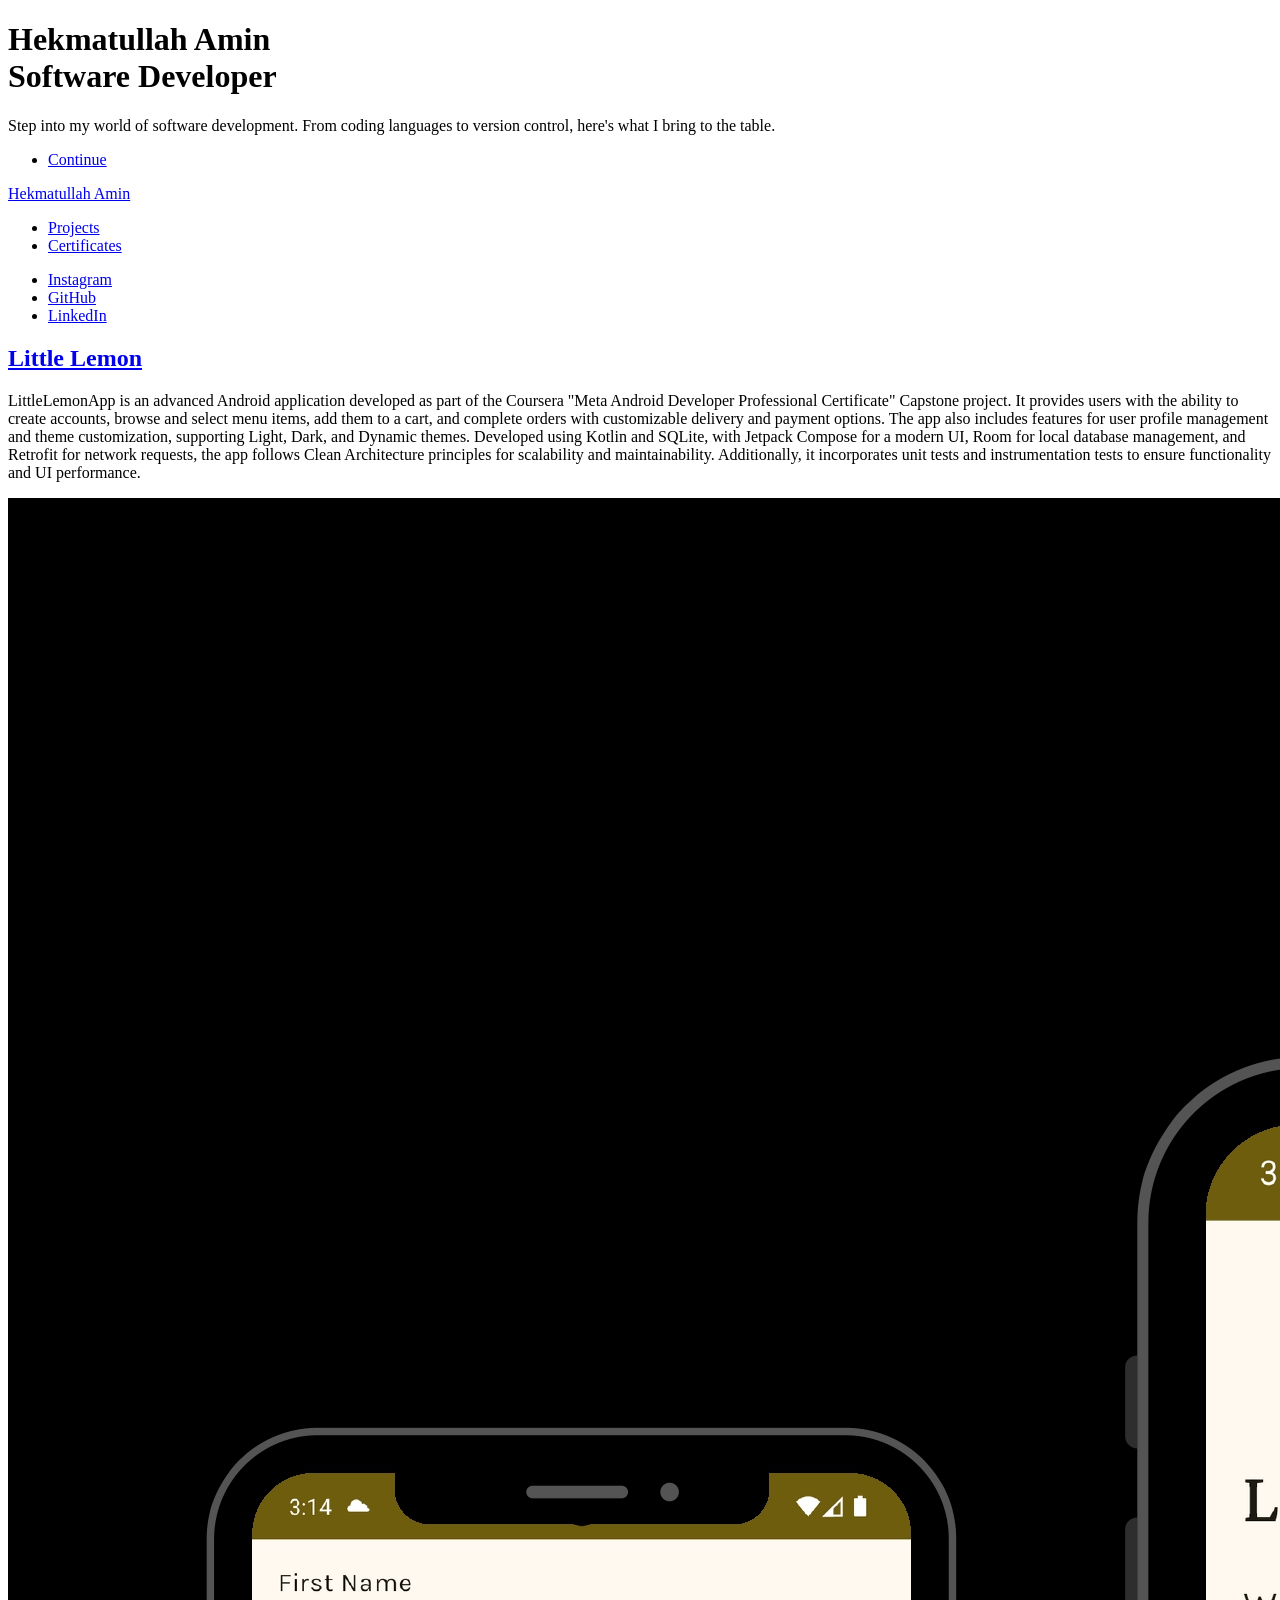
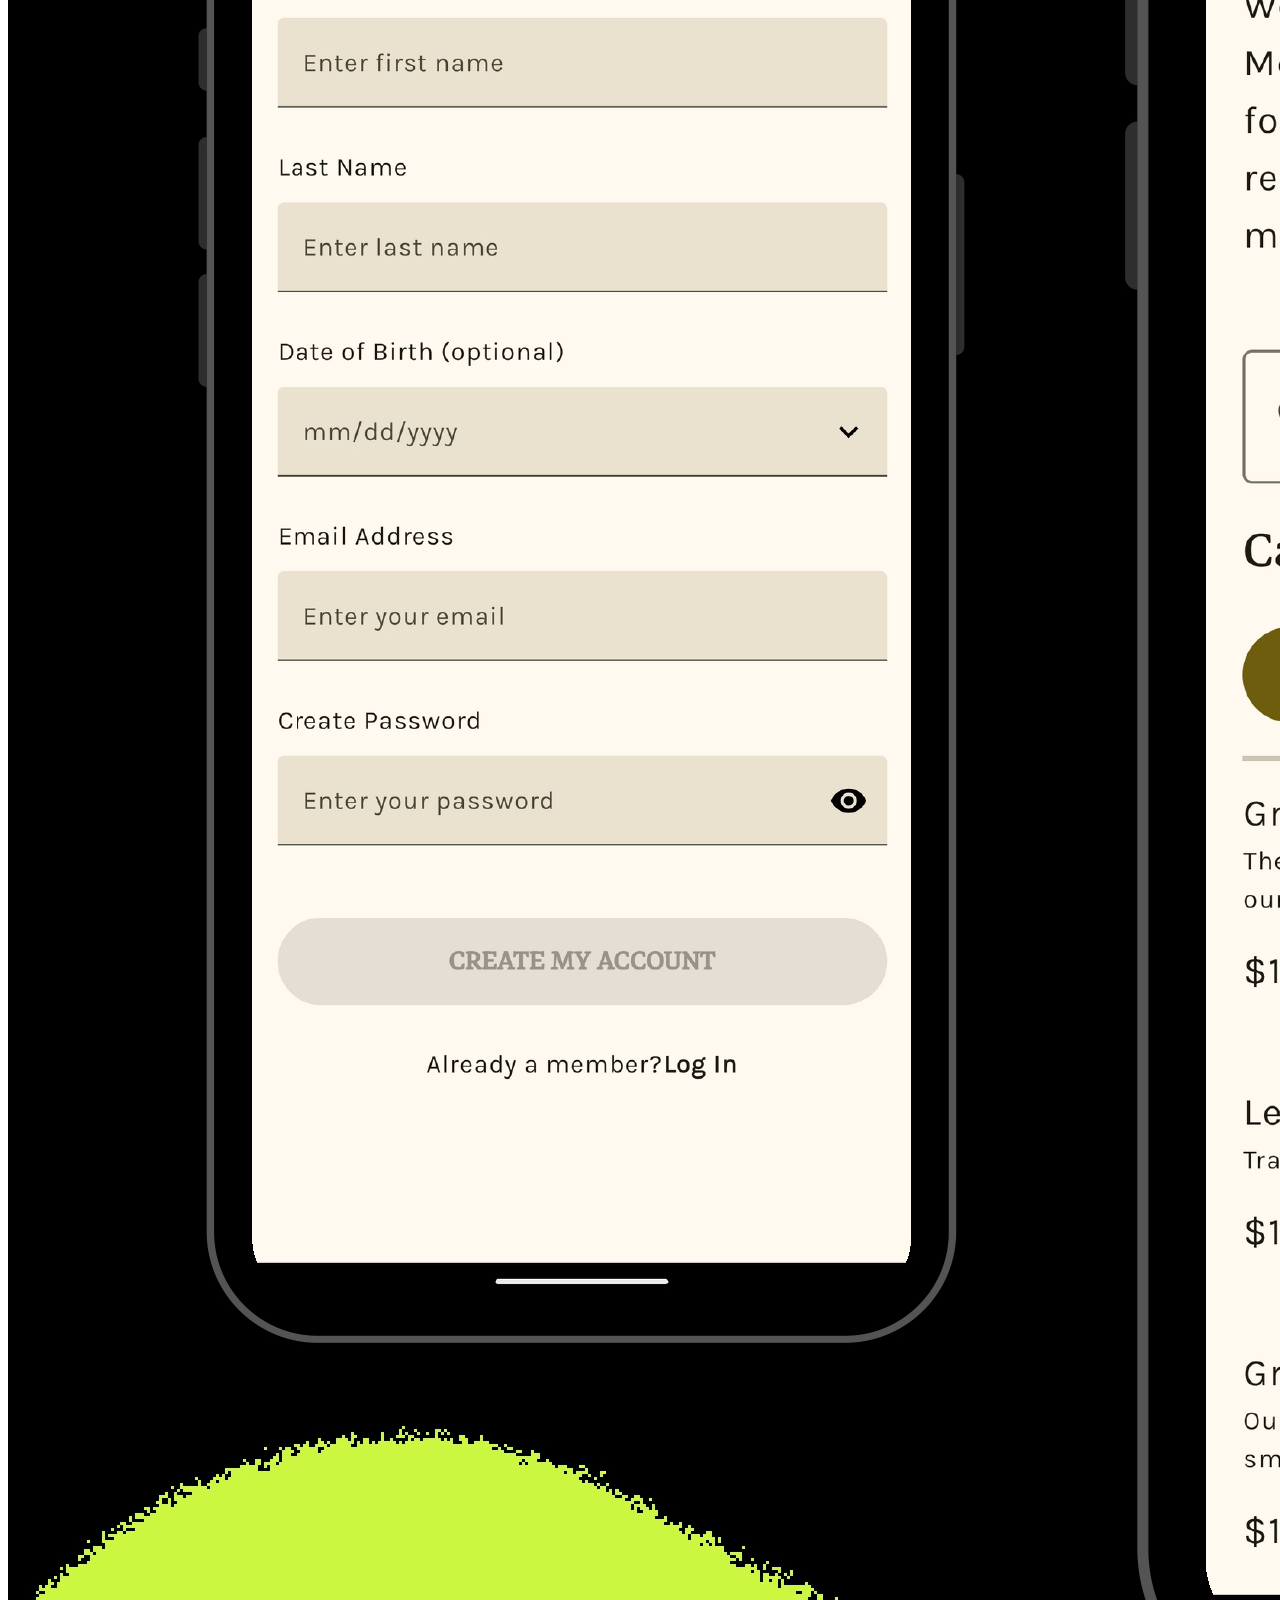
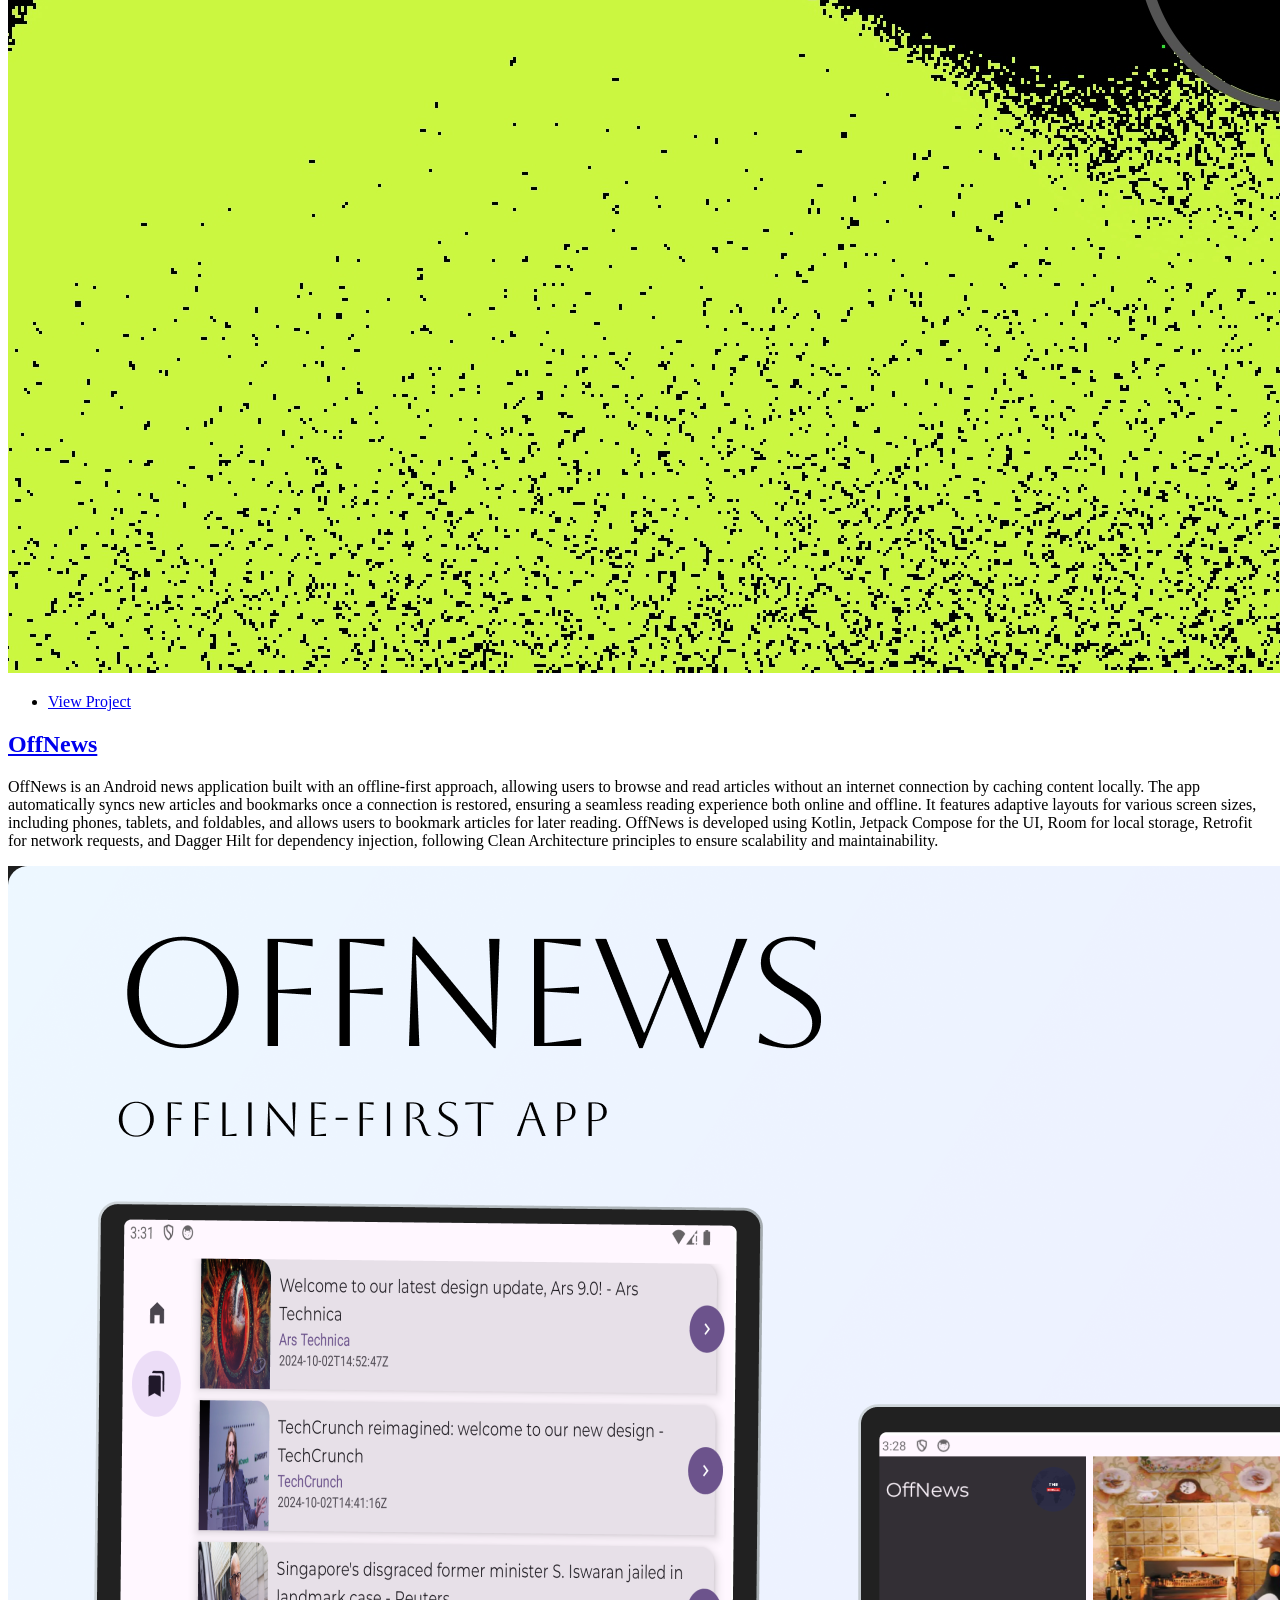
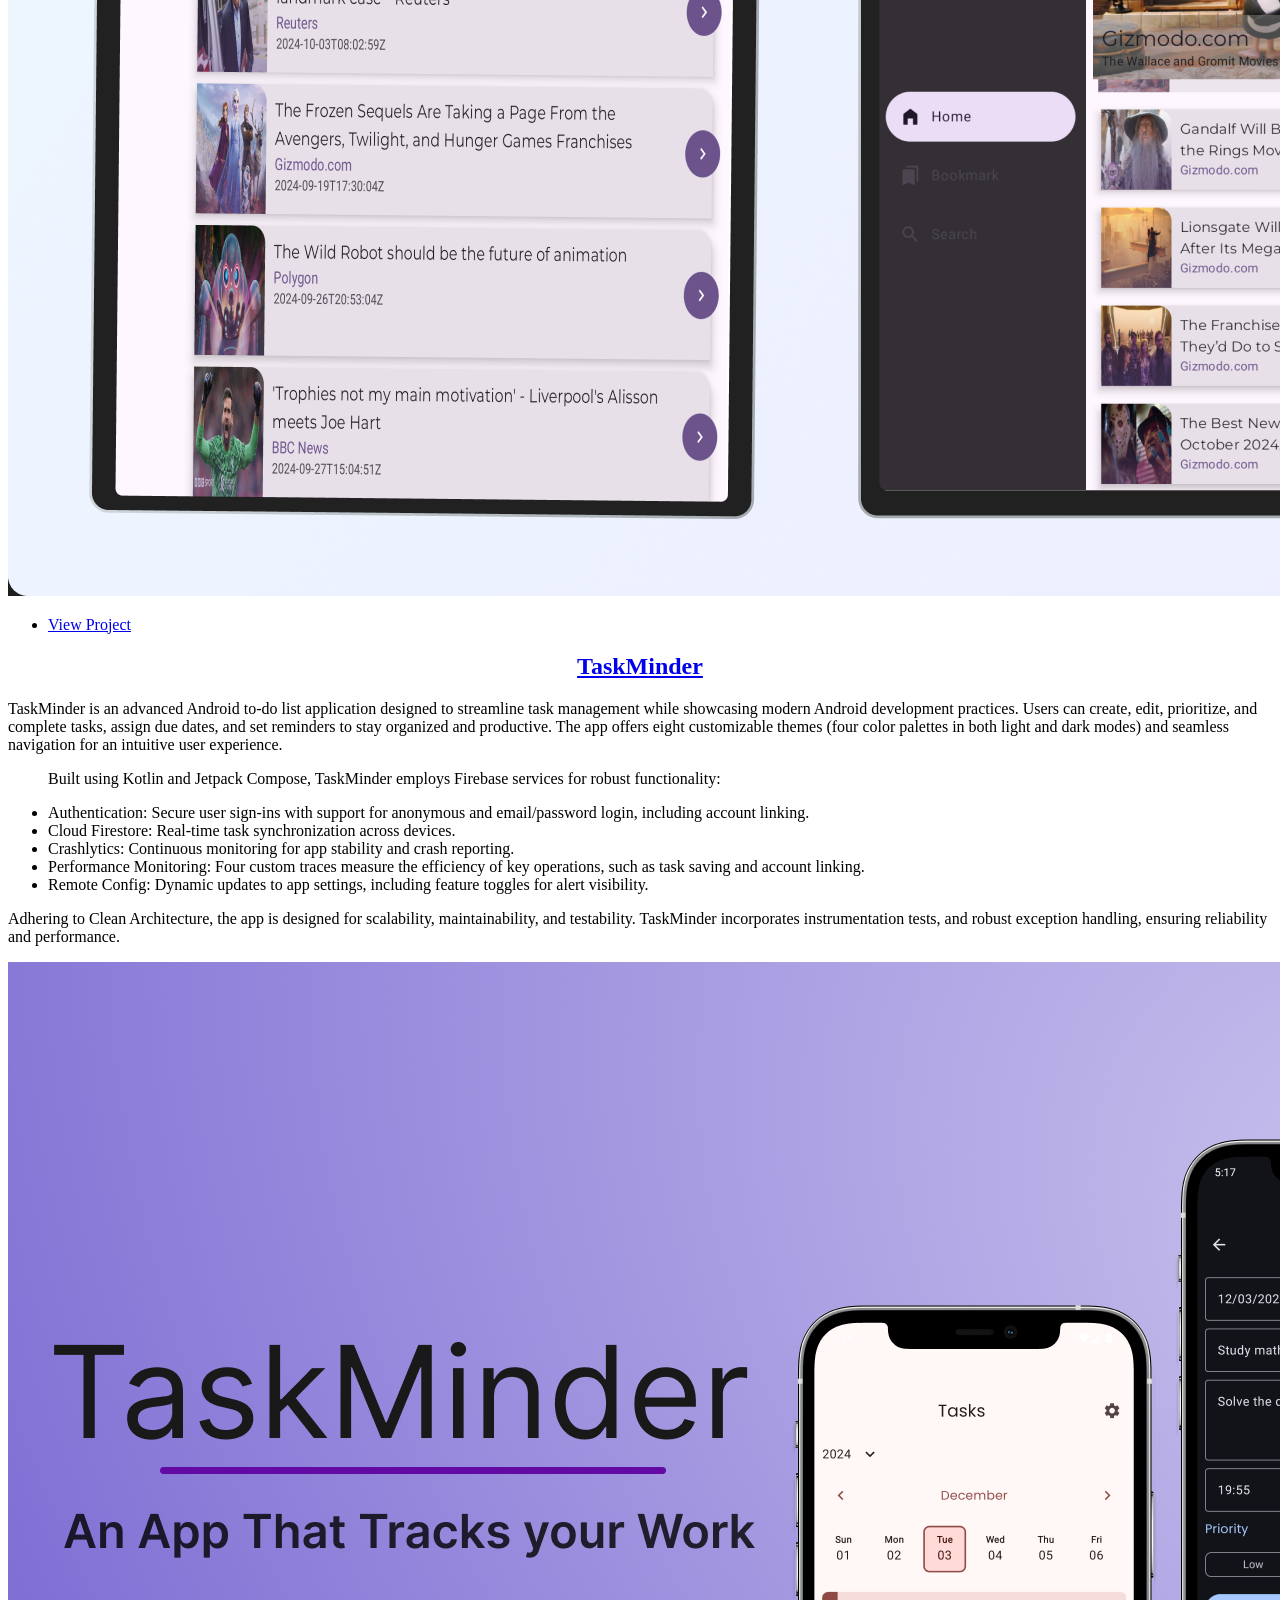
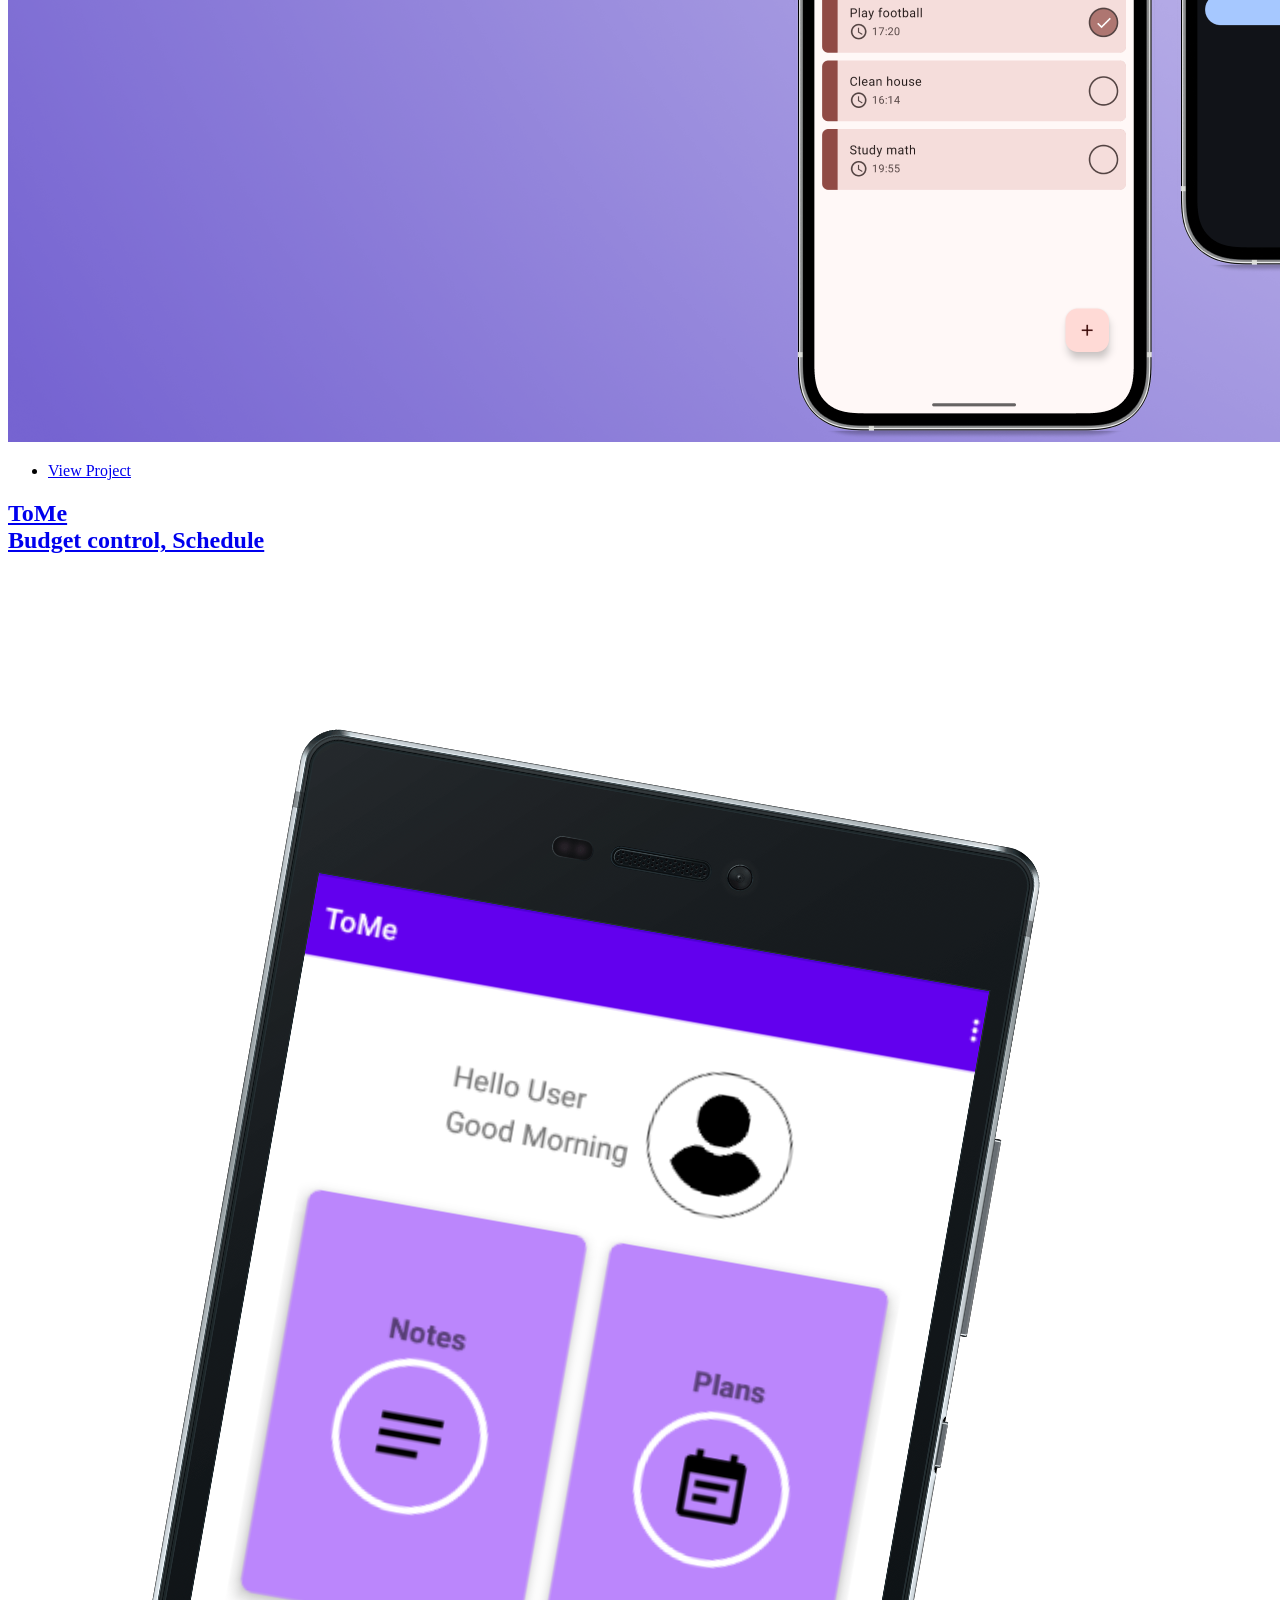
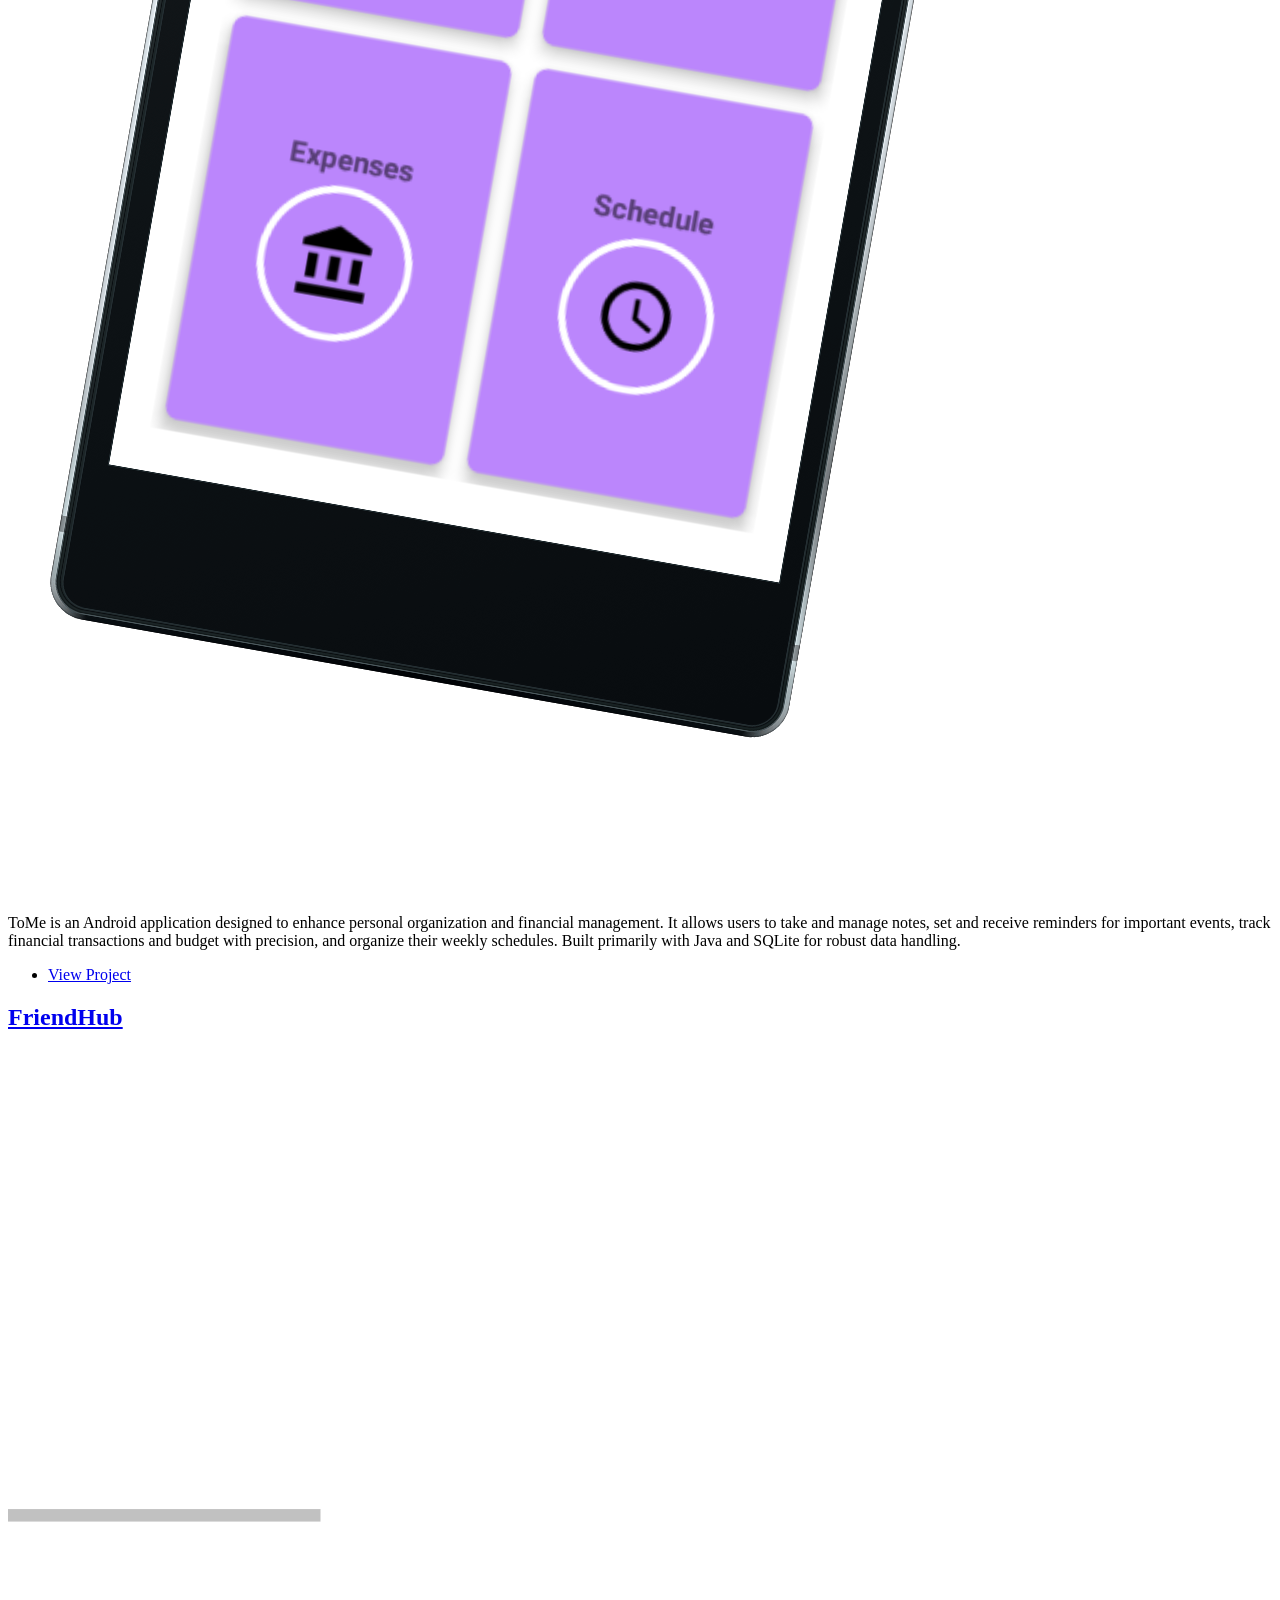
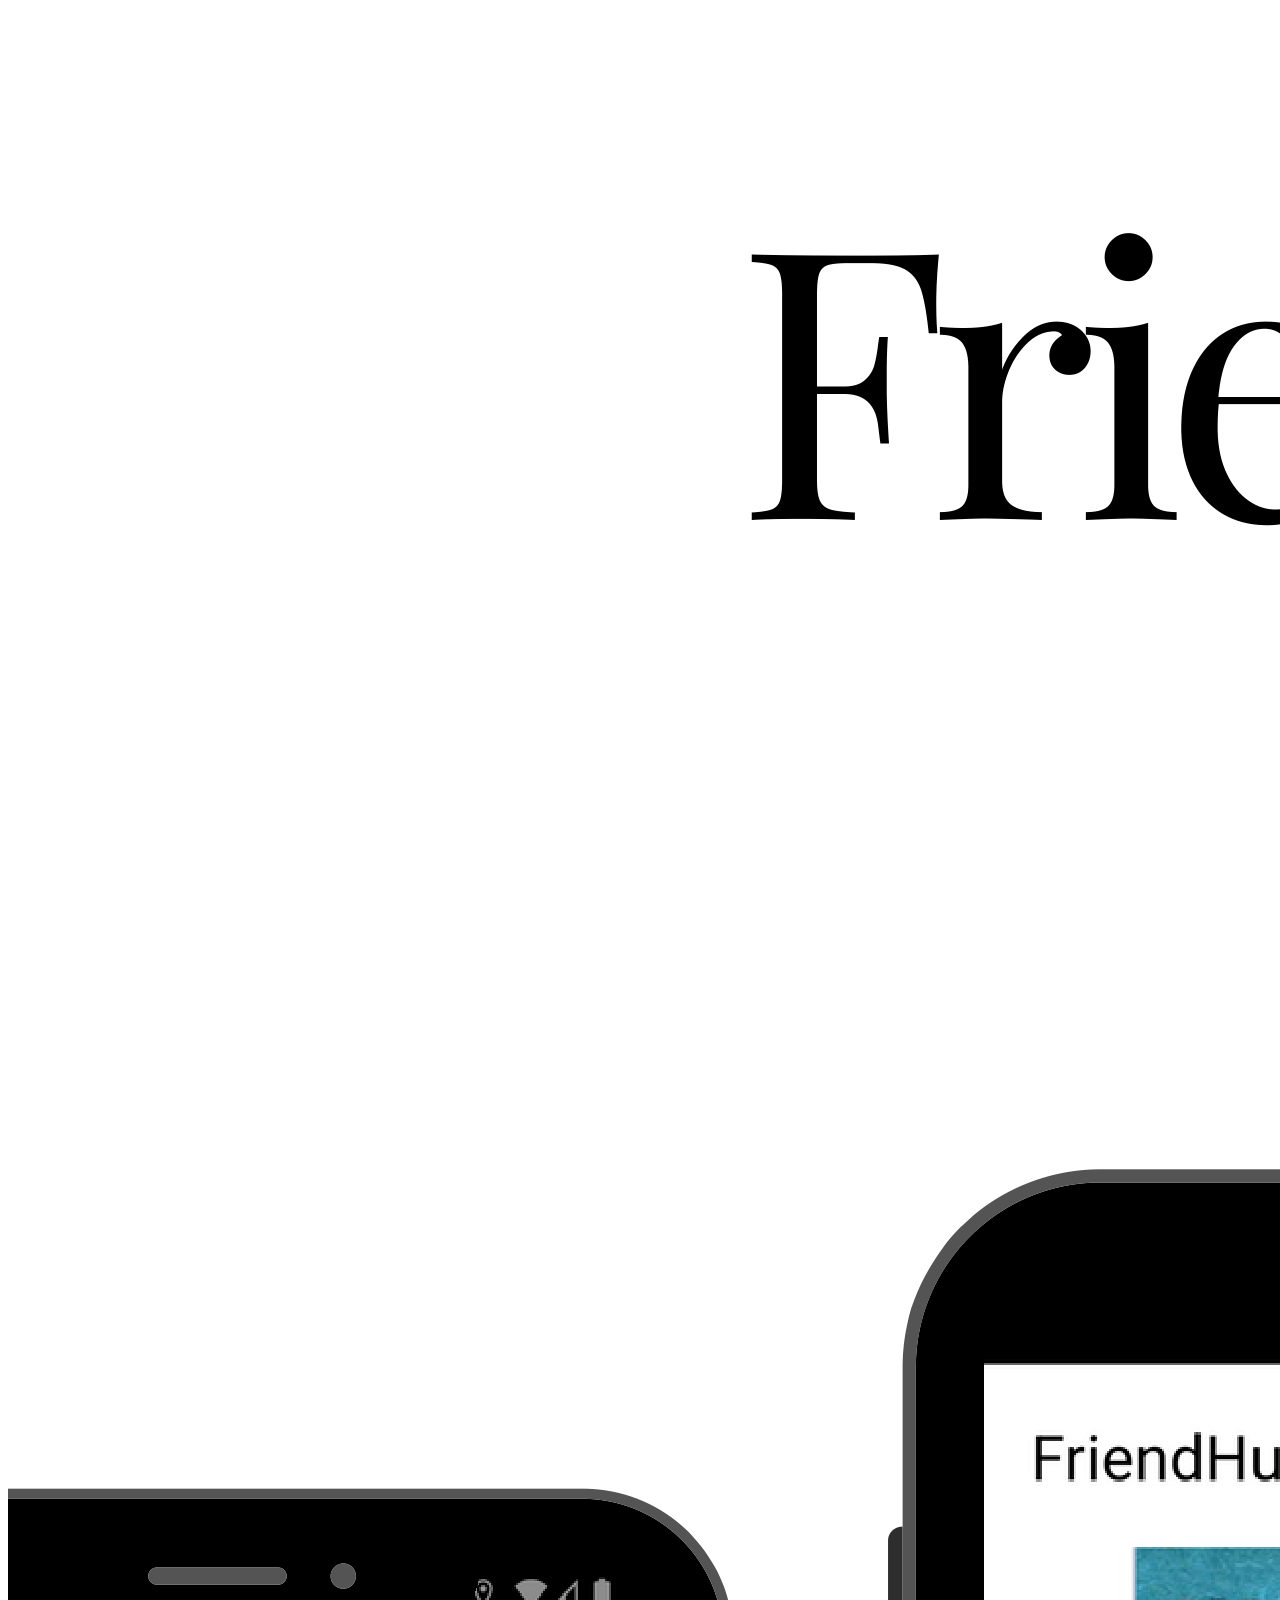
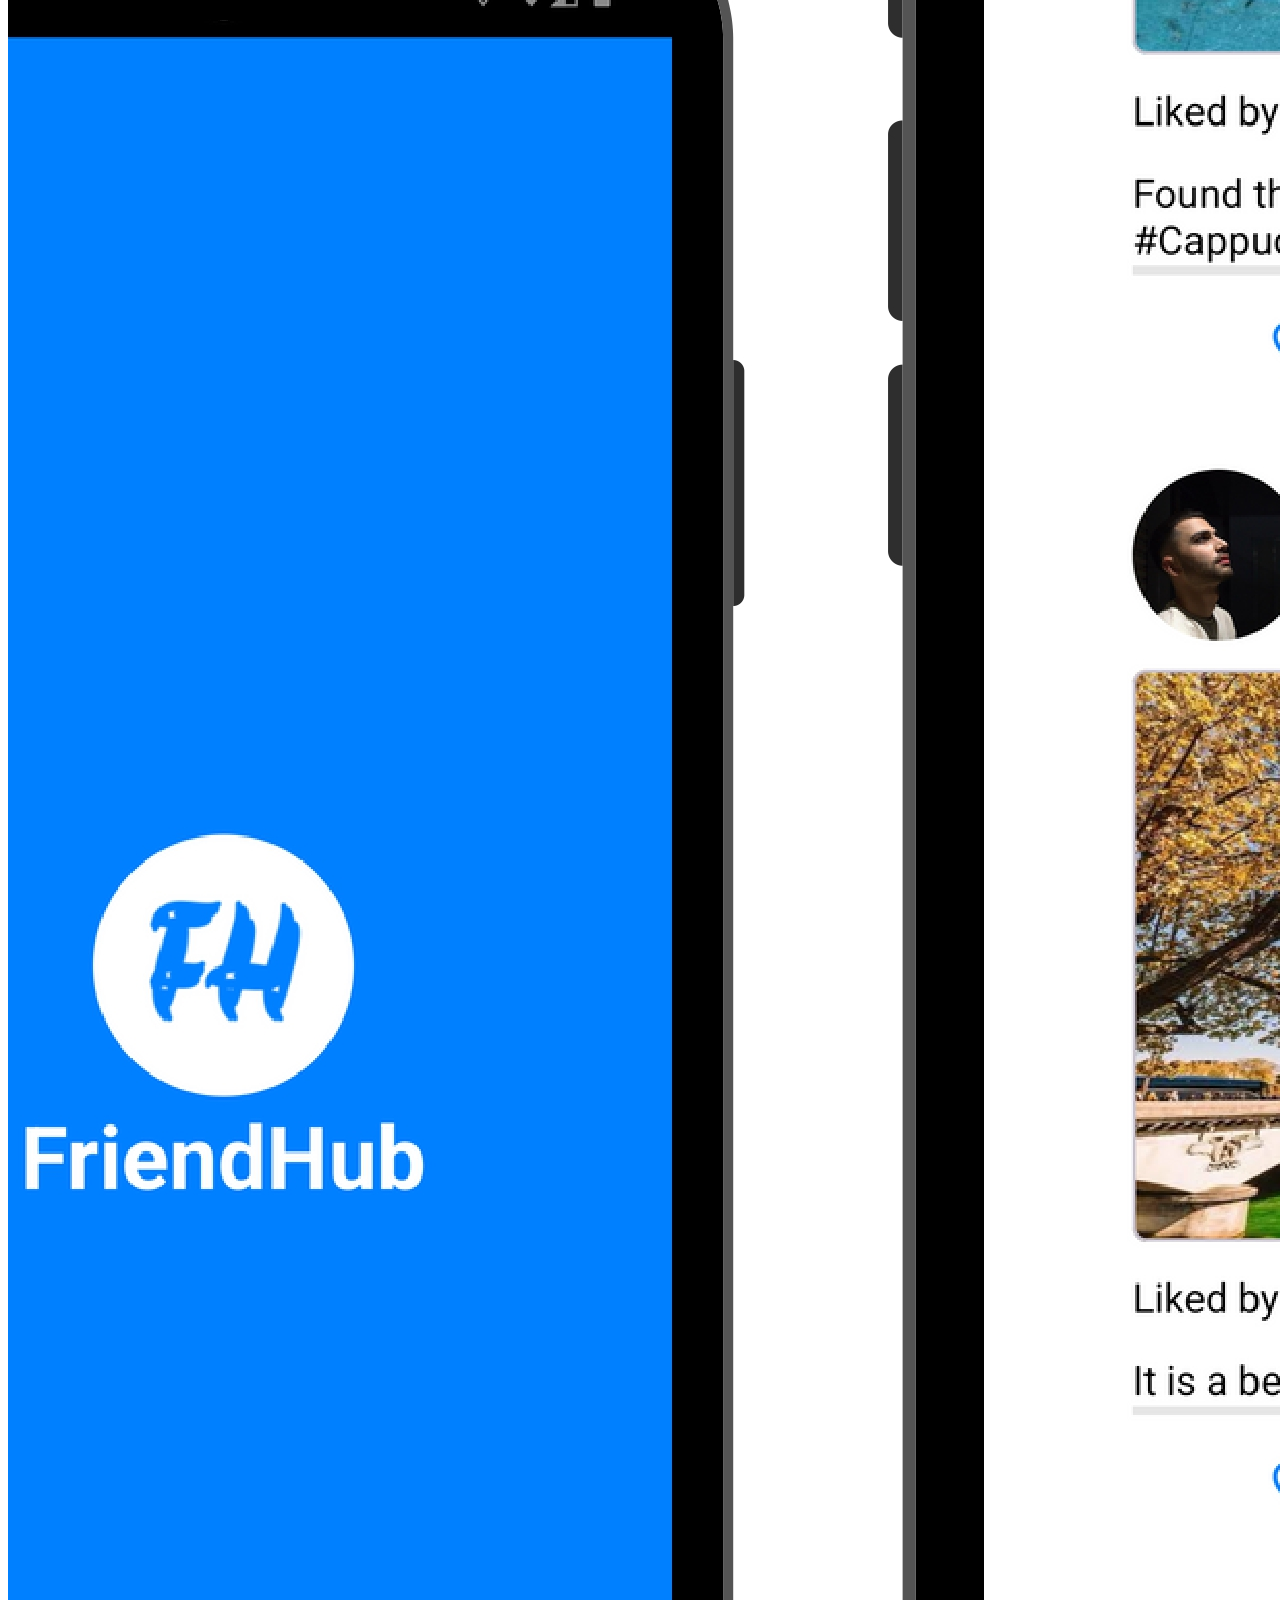
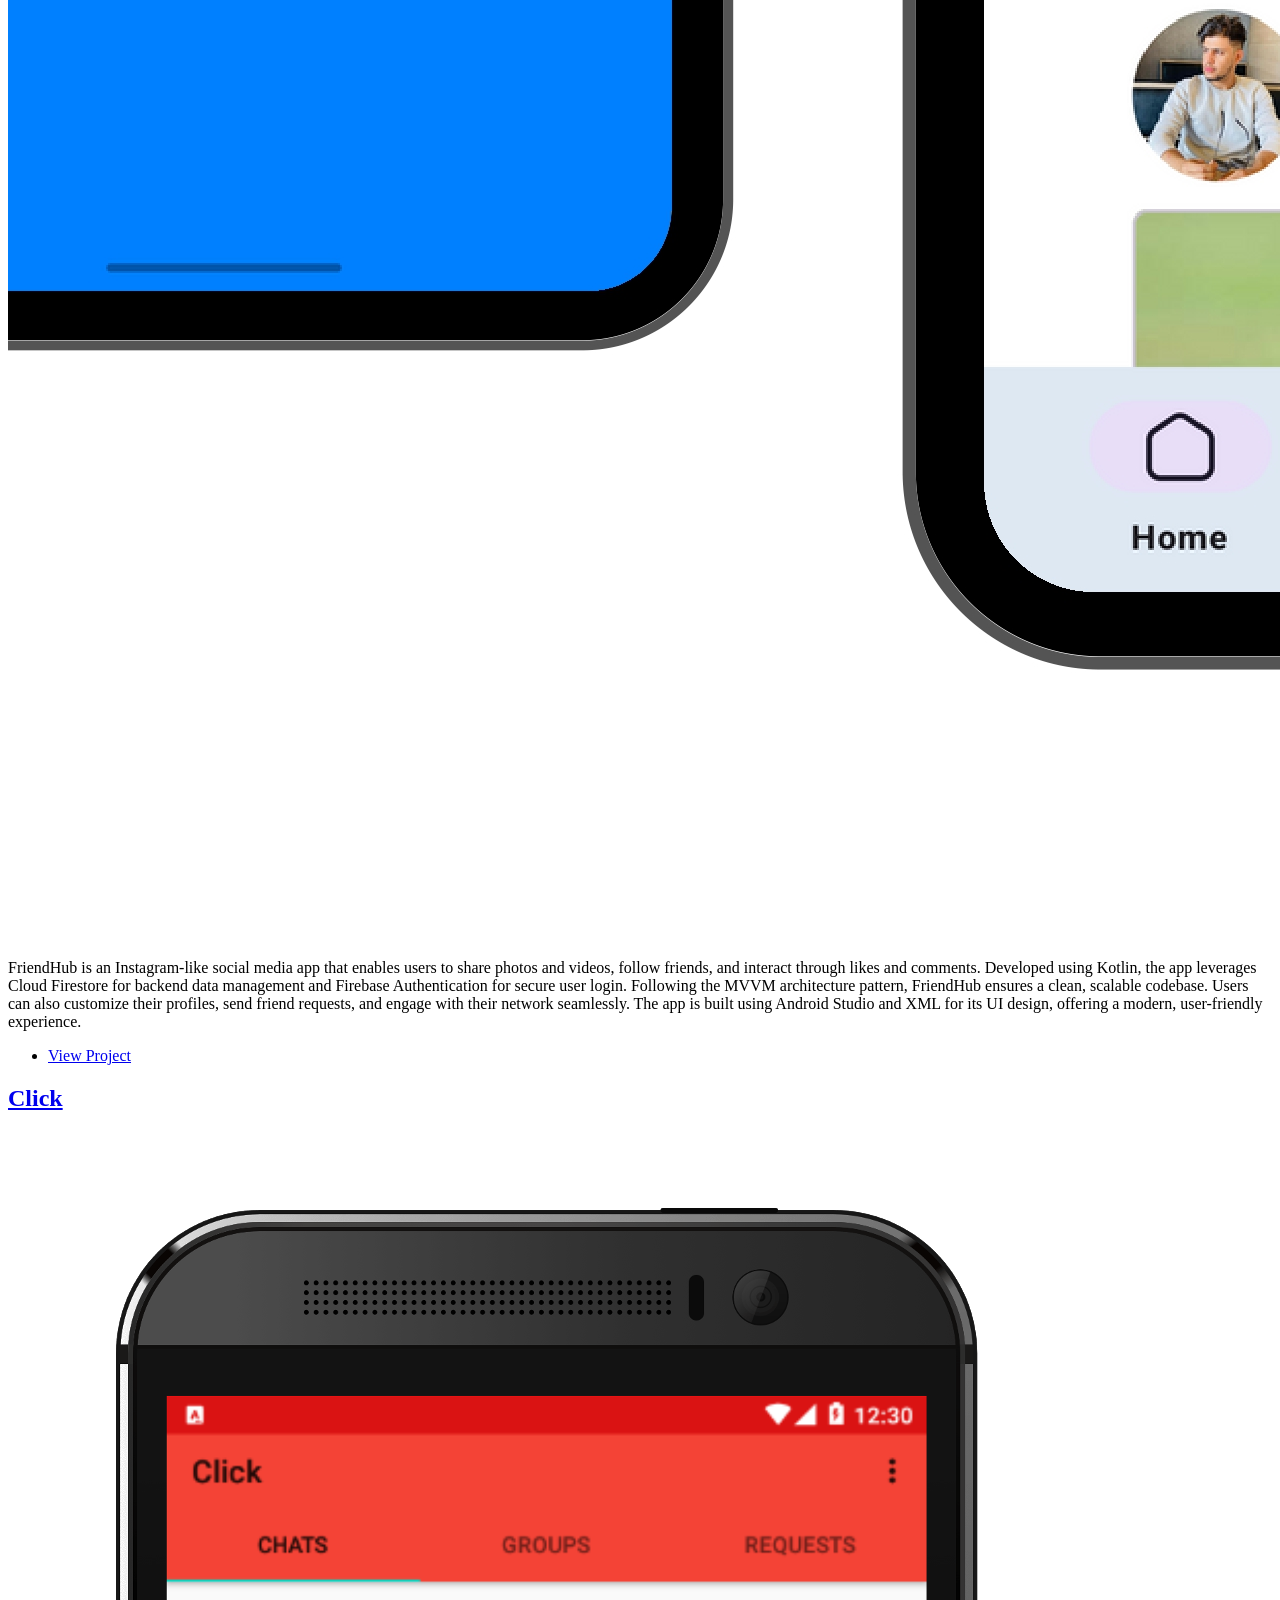
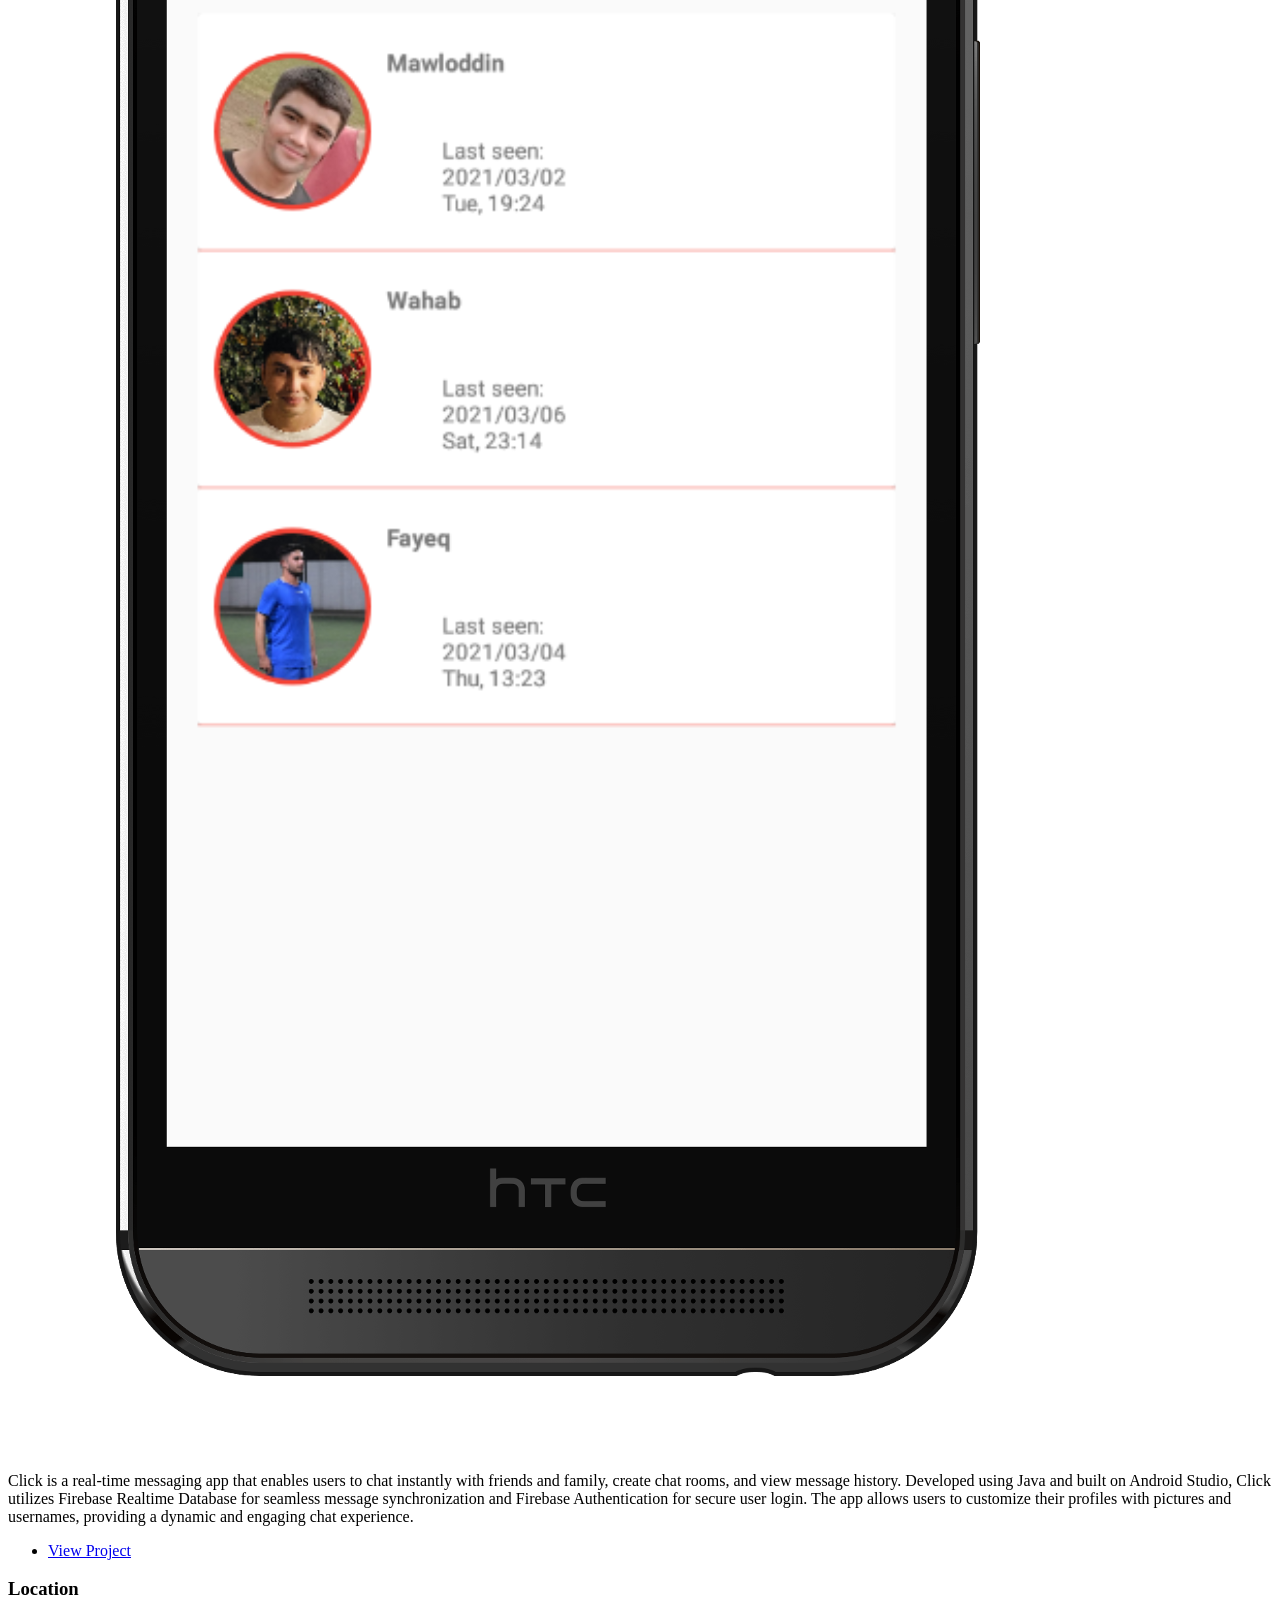
==== commit 956eb985: "Added TaskMinder app" ====
--- a/index.html
+++ b/index.html
@@ -72,6 +72,27 @@
 							<a href="https://github.com/HekmatullahAmin/OffNews" class="image main"><img src="images/offnews_app.png" alt="" /></a>
 							<ul class="actions special">
 								<li><a href="https://github.com/HekmatullahAmin/OffNews" class="button large">View Project</a></li>
+							</ul>
+						</article>
+
+						<article class="post featured">
+							<header class="major" style="text-align: left;">
+								<!-- <span class="date">December 21, 2024</span> -->
+								<h2 style="text-align: center;"><a href="https://github.com/HekmatullahAmin/TaskMinder">TaskMinder</a></h2>
+								<p>TaskMinder is an advanced Android to-do list application designed to streamline task management while showcasing modern Android development practices. Users can create, edit, prioritize, and complete tasks, assign due dates, and set reminders to stay organized and productive. The app offers eight customizable themes (four color palettes in both light and dark modes) and seamless navigation for an intuitive user experience.</p>
+								<ul>
+									<p>Built using Kotlin and Jetpack Compose, TaskMinder employs Firebase services for robust functionality:</p>
+									<li>Authentication: Secure user sign-ins with support for anonymous and email/password login, including account linking.</li>
+									<li>Cloud Firestore: Real-time task synchronization across devices.</li>
+									<li>Crashlytics: Continuous monitoring for app stability and crash reporting.</li>
+									<li>Performance Monitoring: Four custom traces measure the efficiency of key operations, such as task saving and account linking.</li>
+									<li>Remote Config: Dynamic updates to app settings, including feature toggles for alert visibility.</li>
+								</ul>
+								<p>Adhering to Clean Architecture, the app is designed for scalability, maintainability, and testability. TaskMinder incorporates instrumentation tests, and robust exception handling, ensuring reliability and performance. </p>
+							</header>
+							<a href="https://github.com/HekmatullahAmin/TaskMinder" class="image main"><img src="images/TaskMinder.png" alt="" /></a>
+							<ul class="actions special">
+								<li><a href="https://github.com/HekmatullahAmin/TaskMinder" class="button large">View Project</a></li>
 							</ul>
 						</article>
 
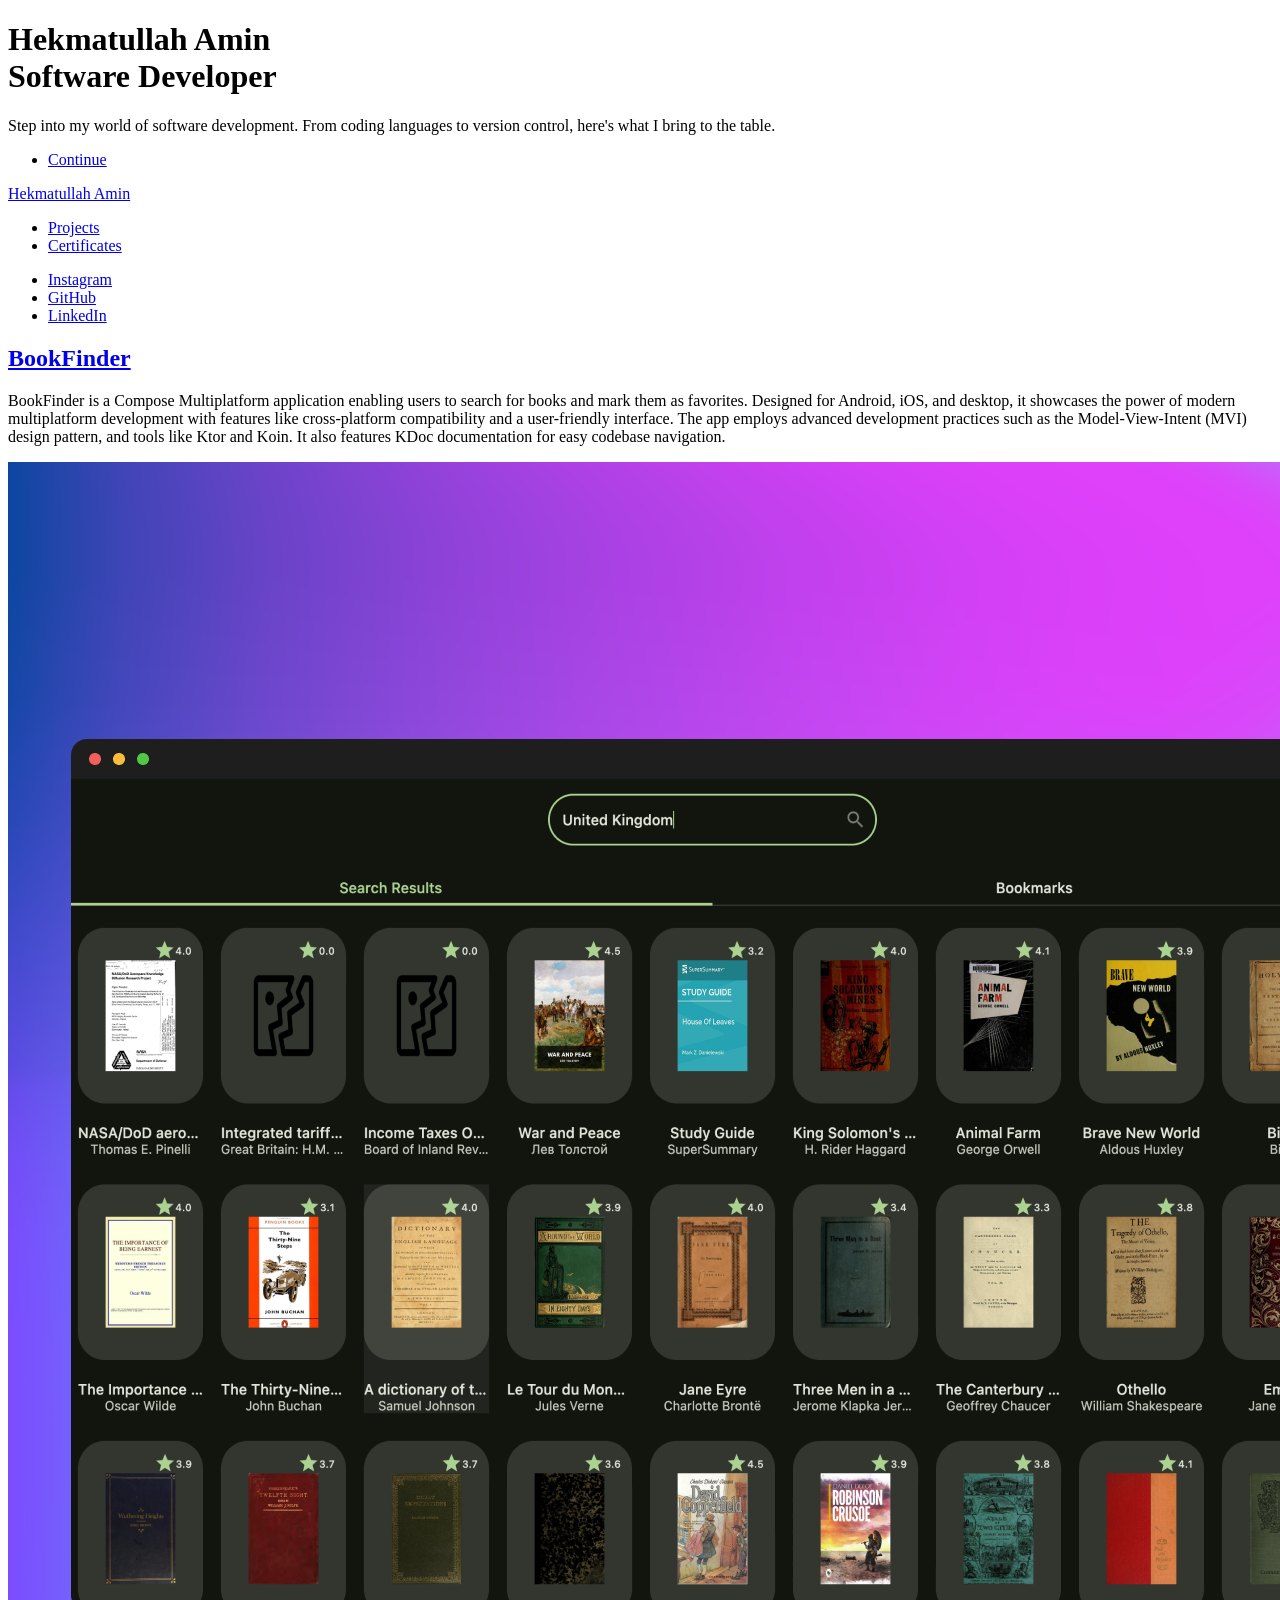
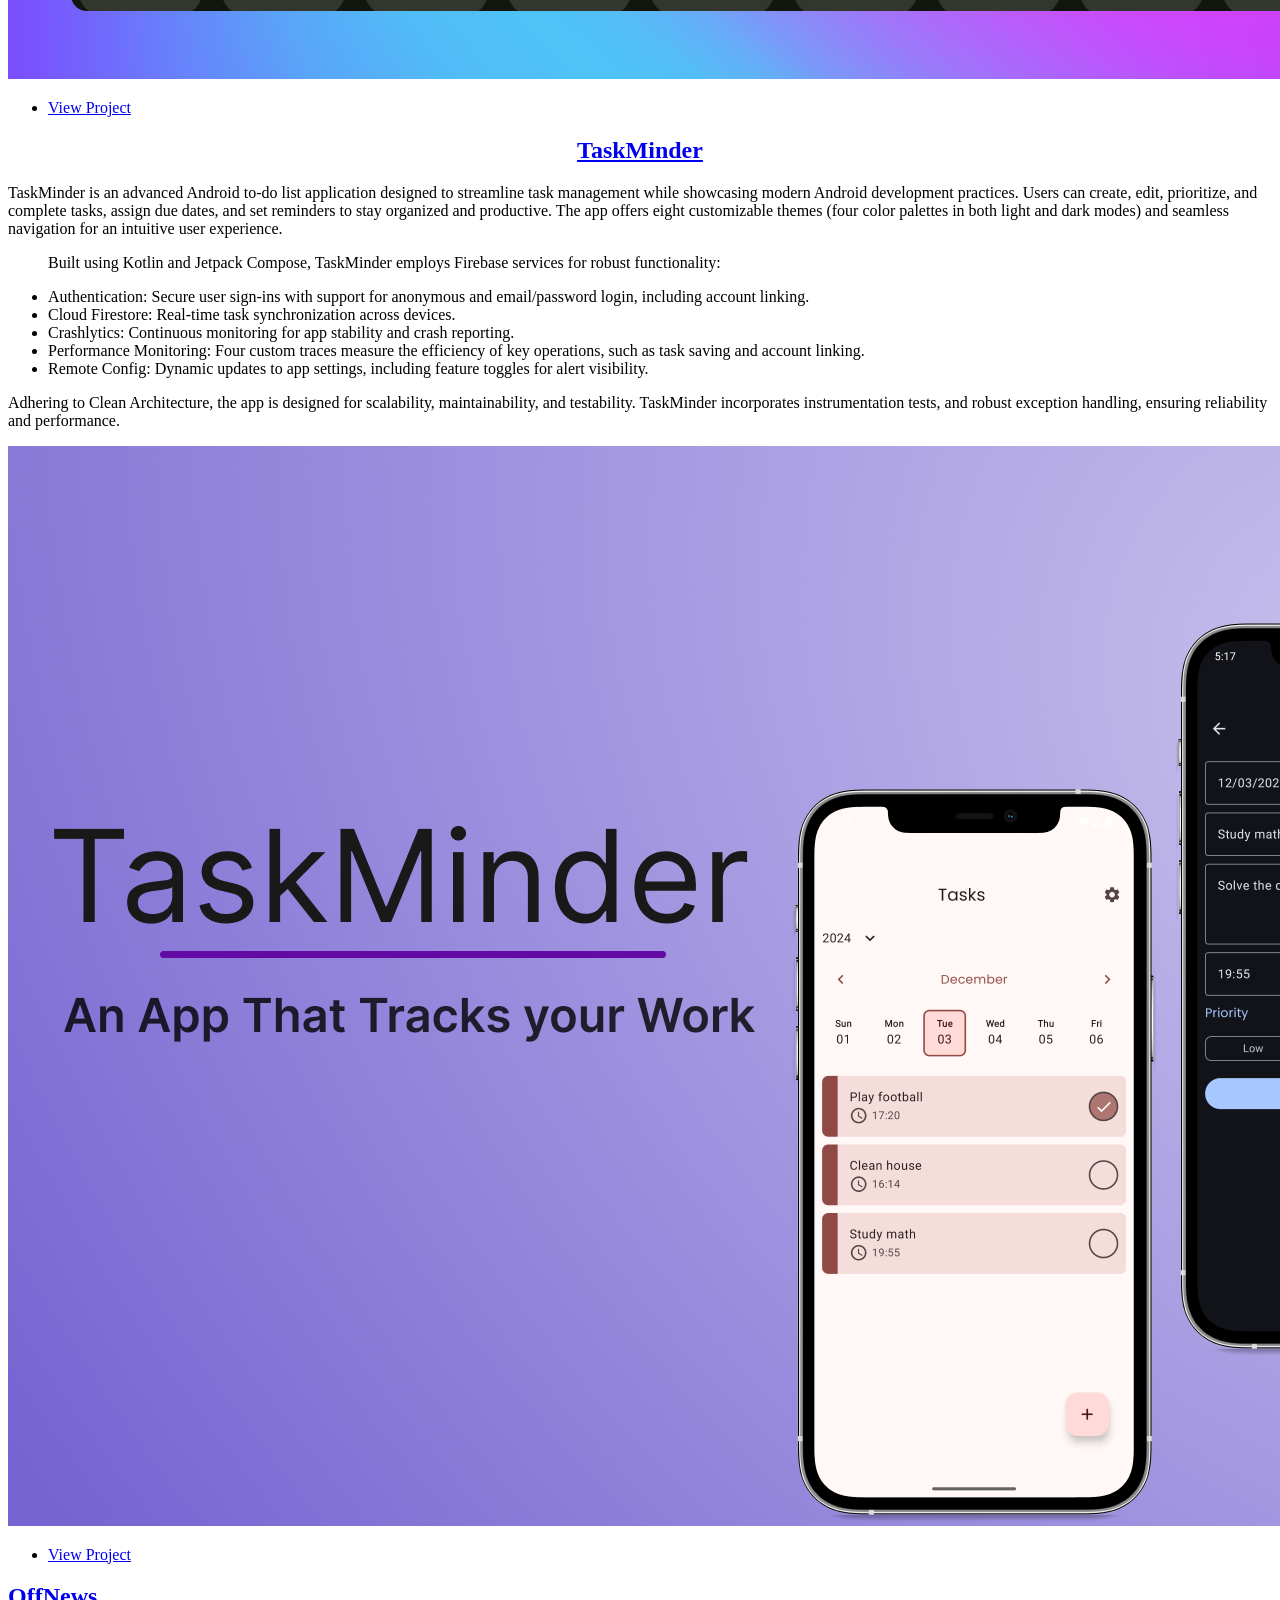
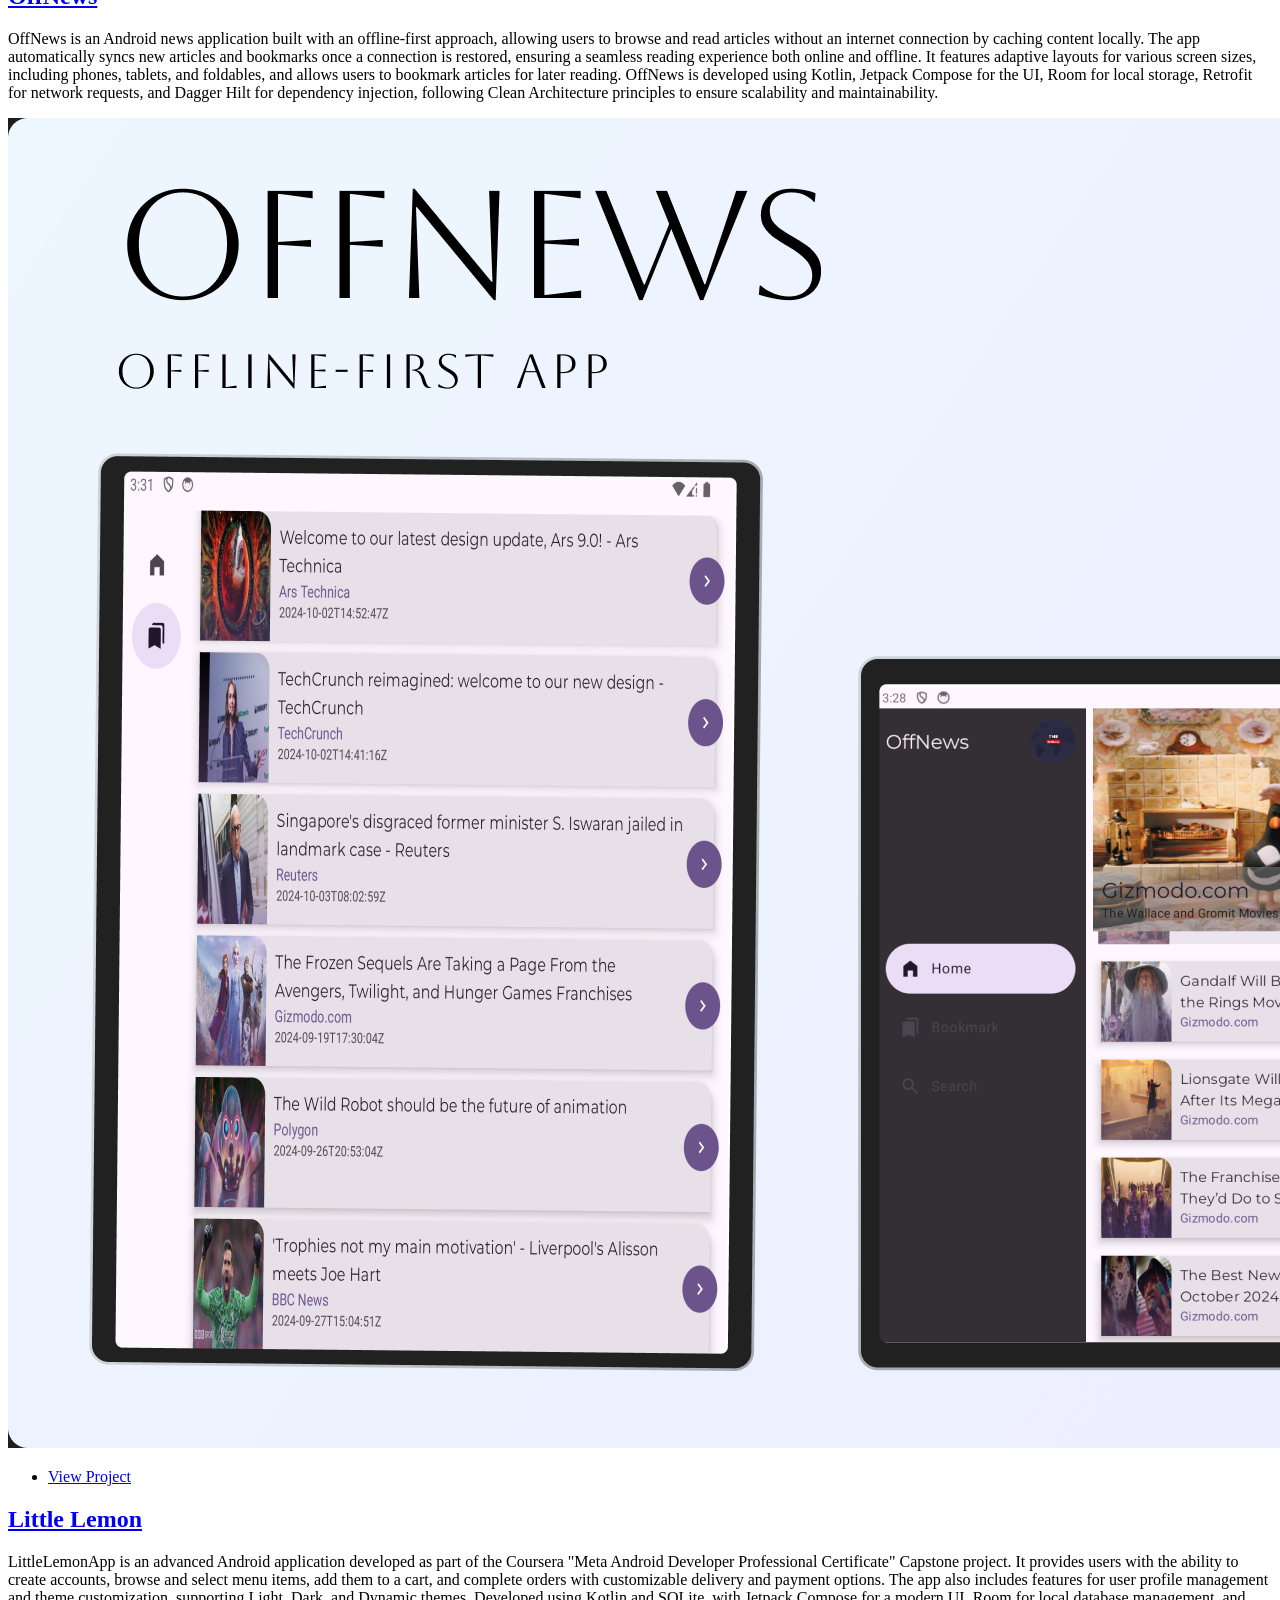
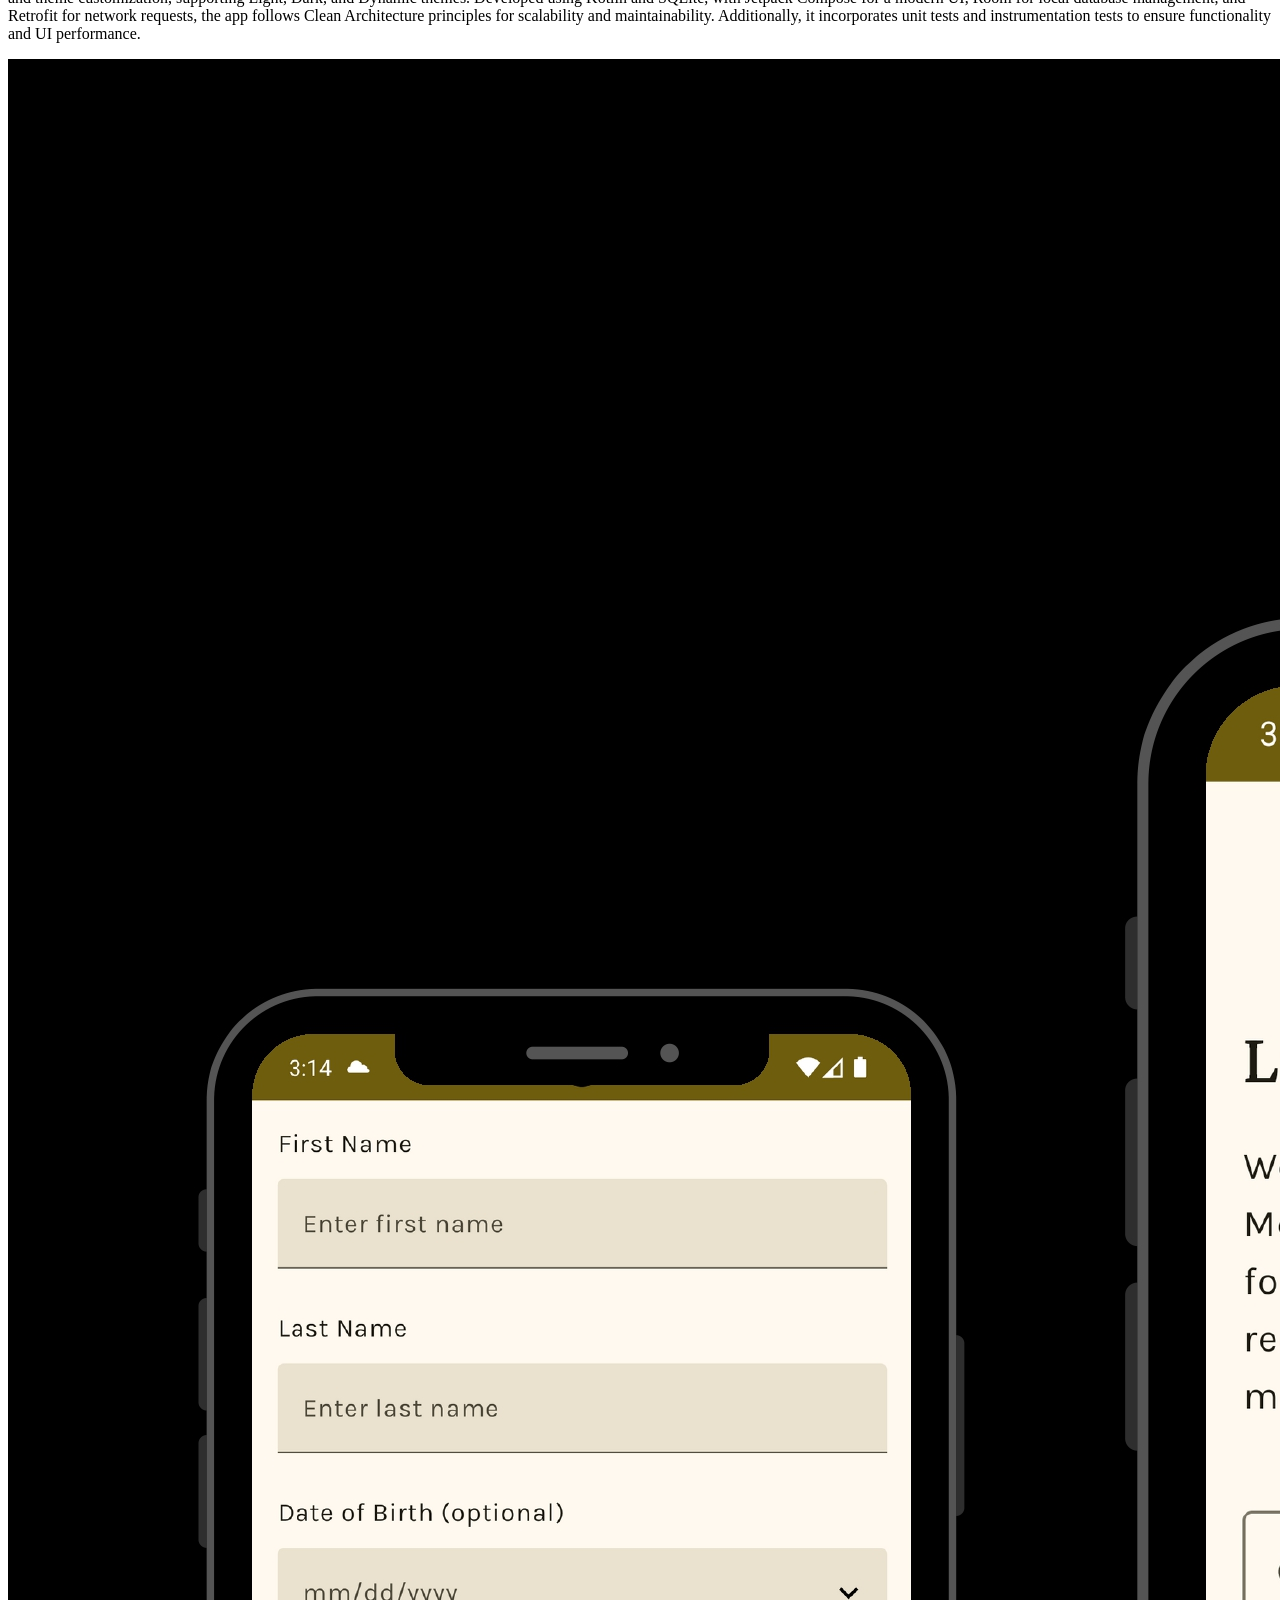
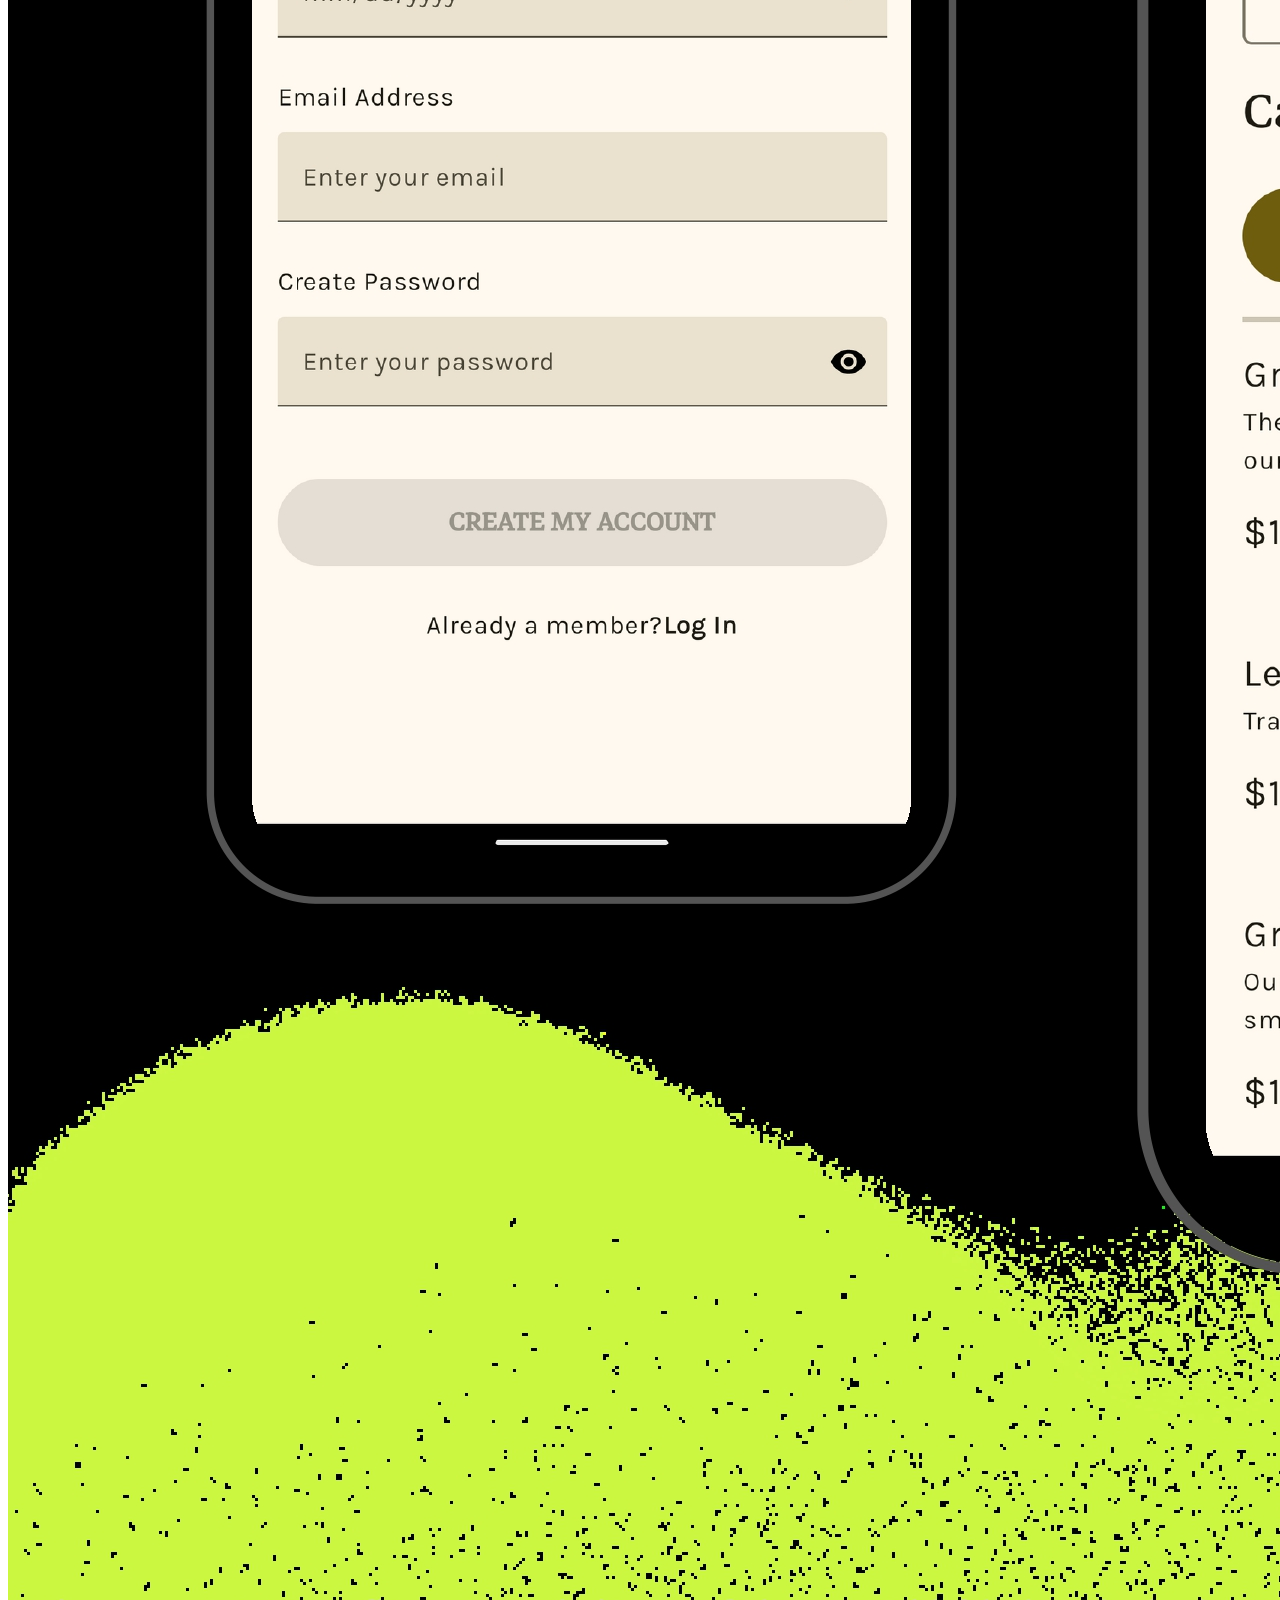
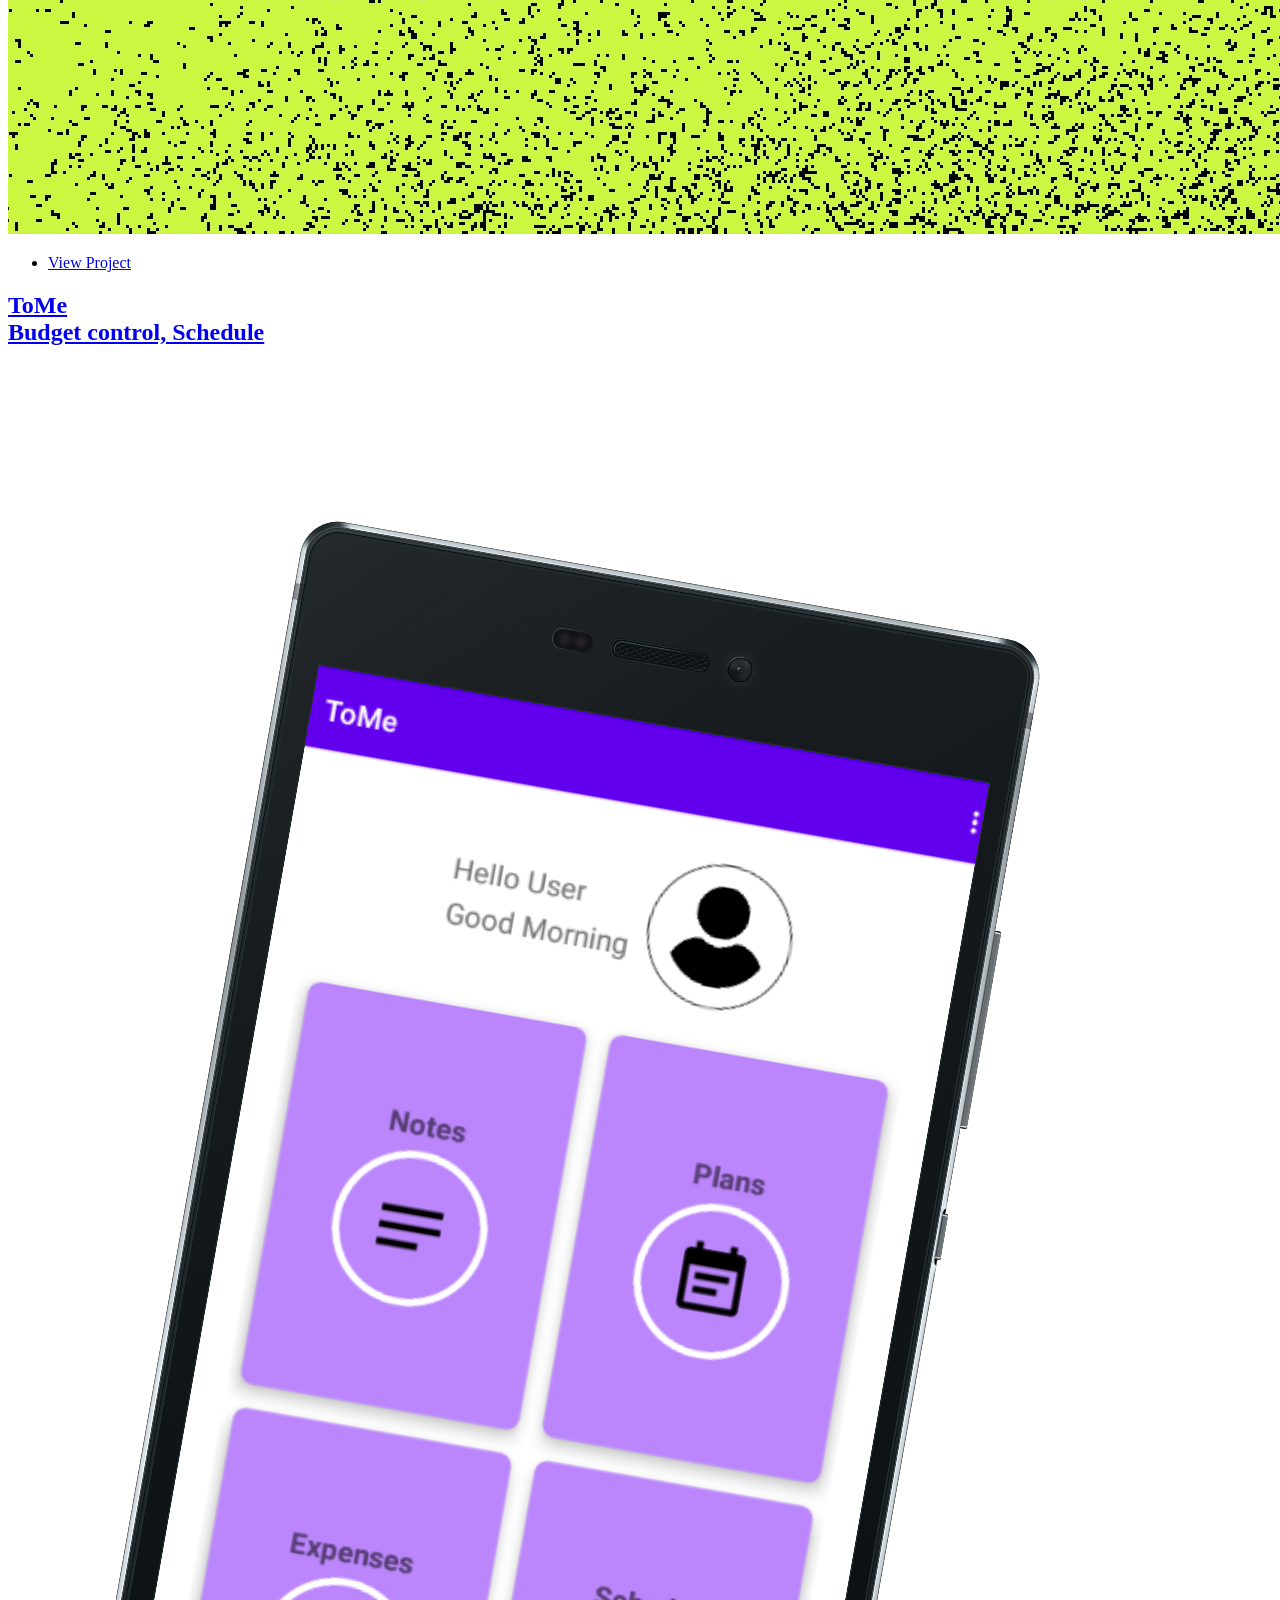
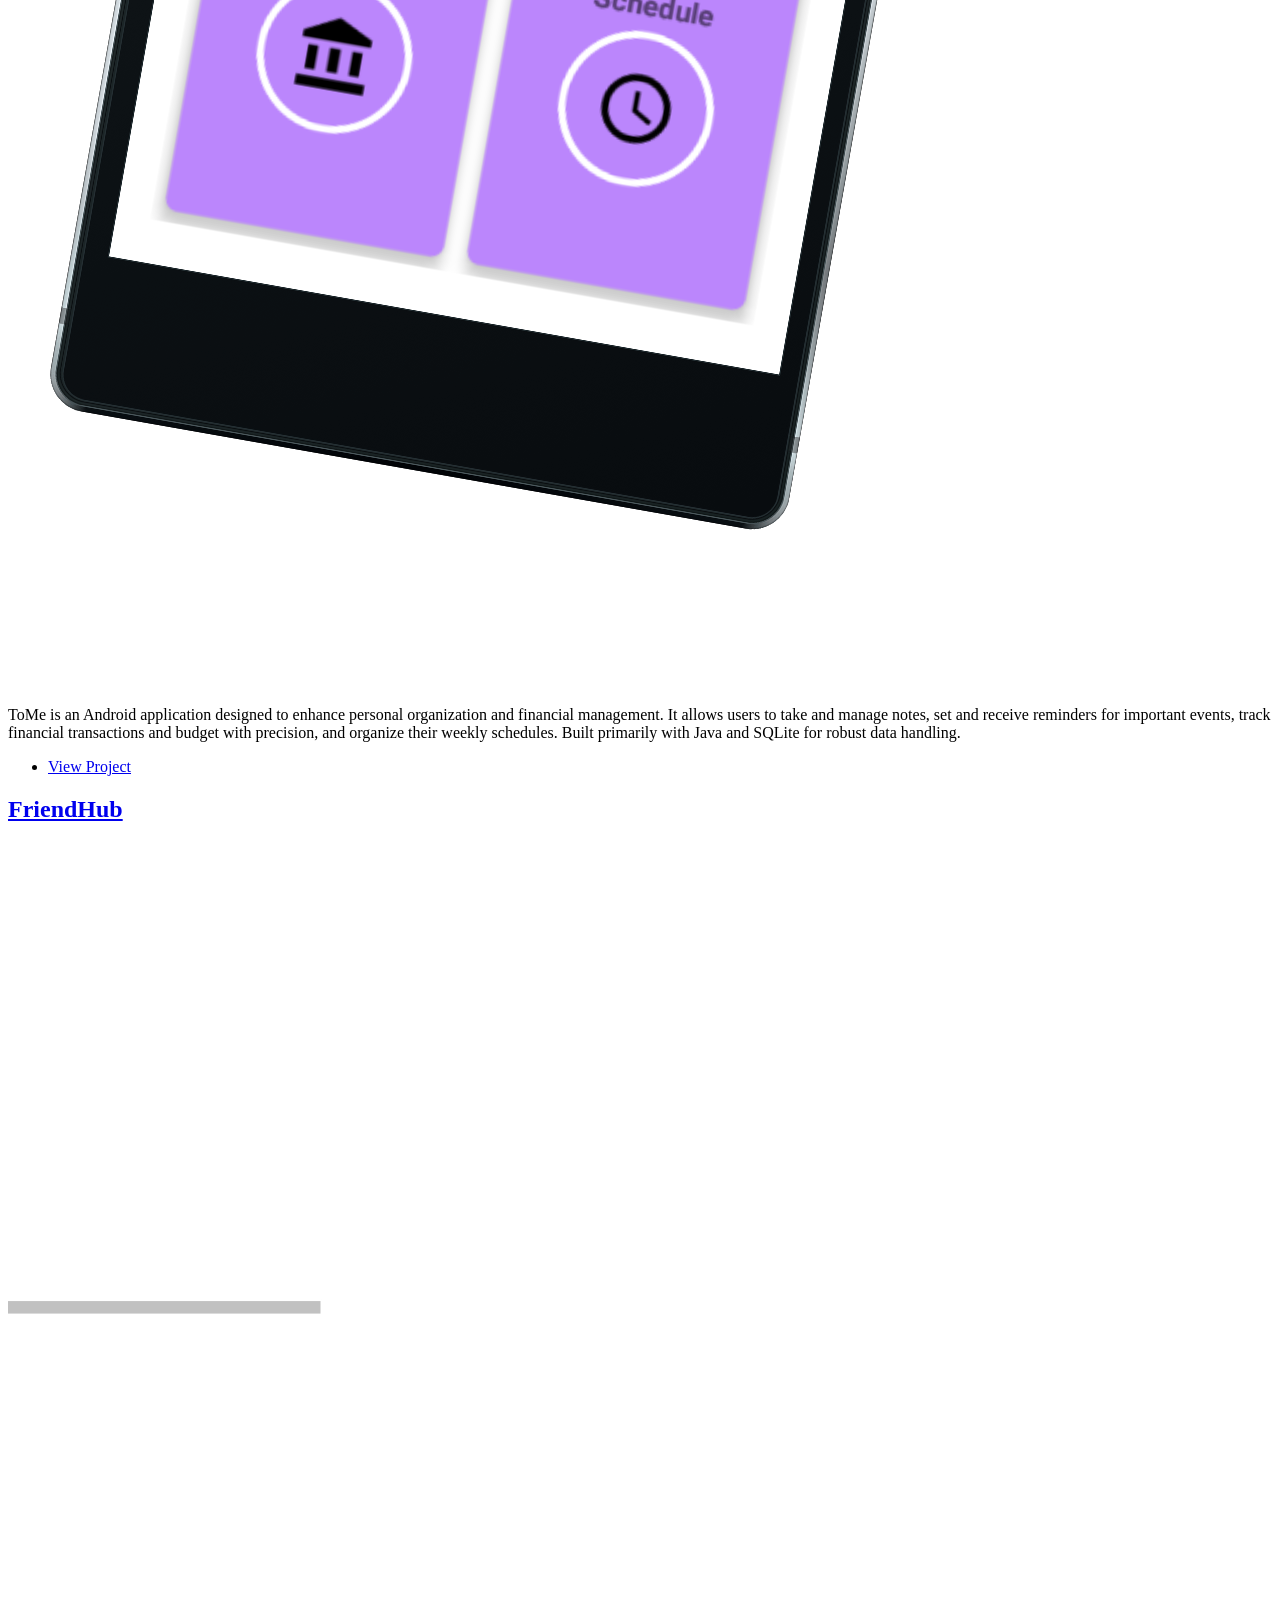
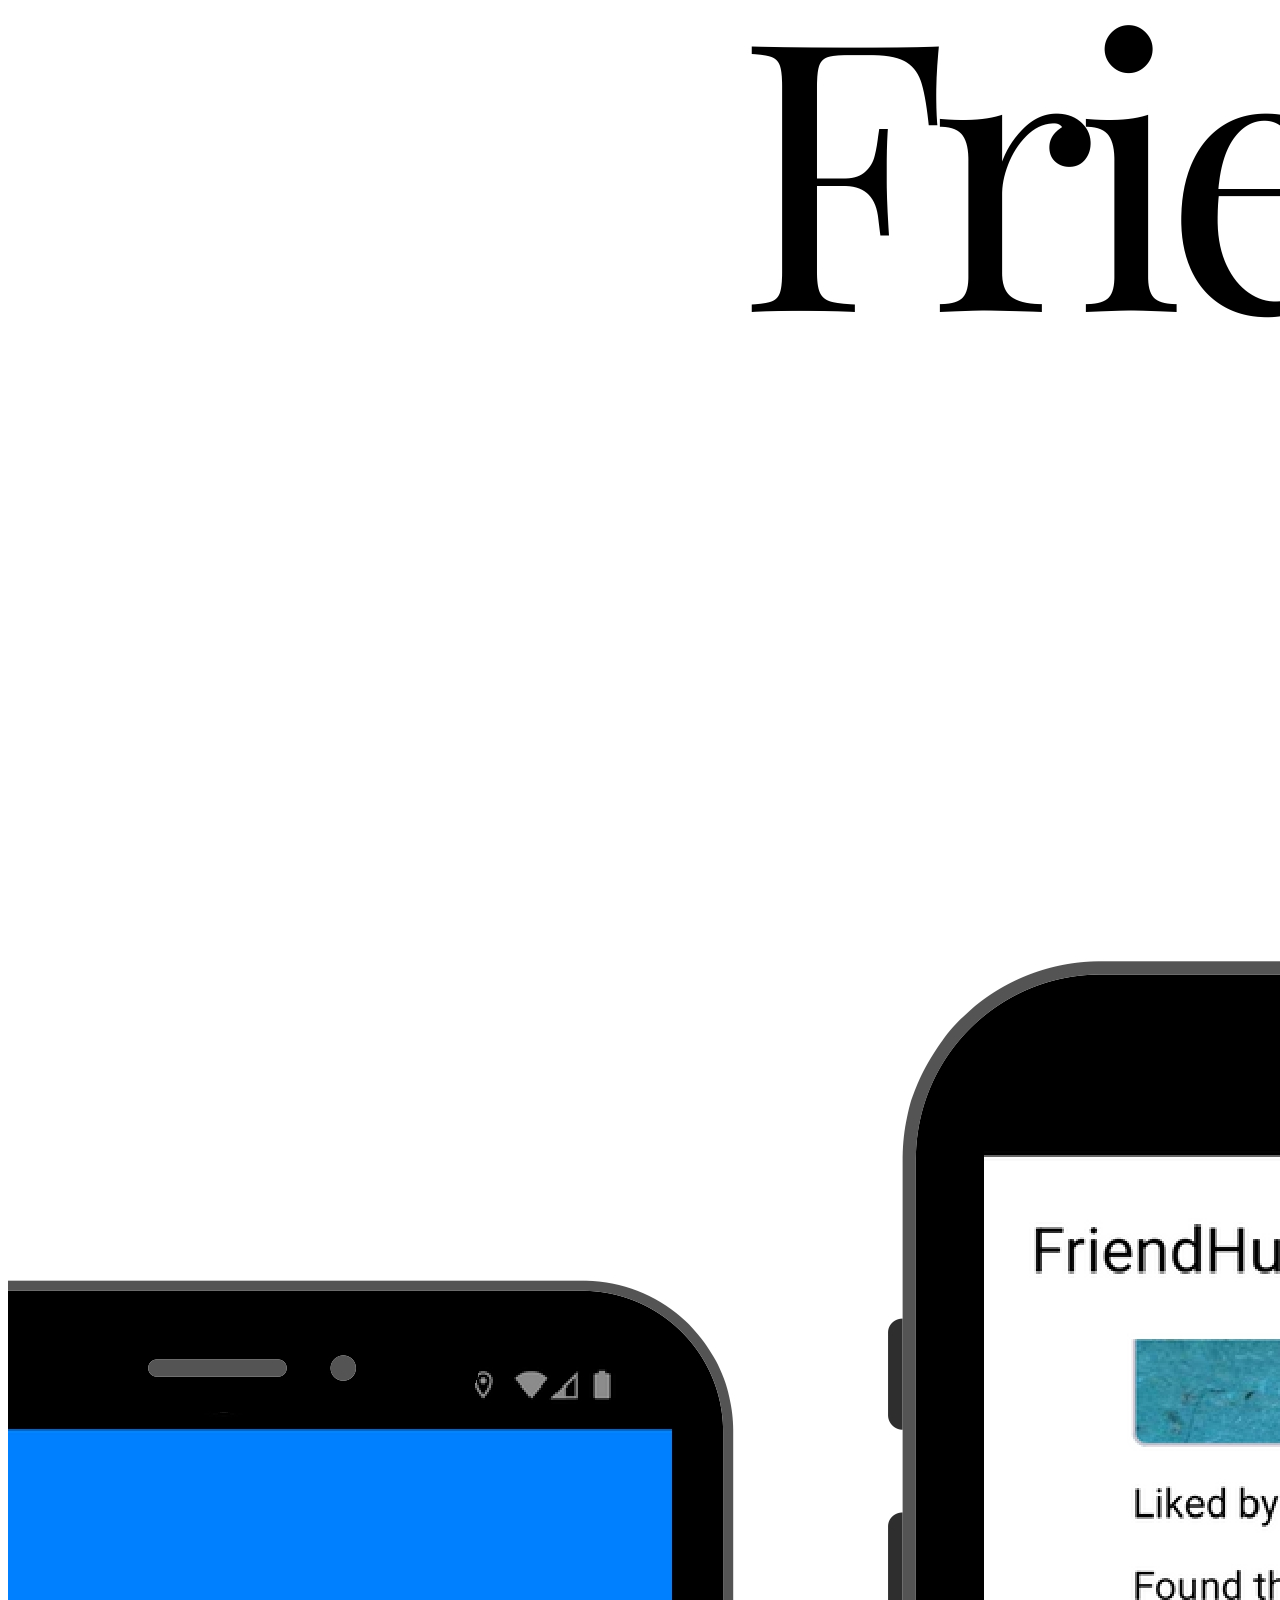
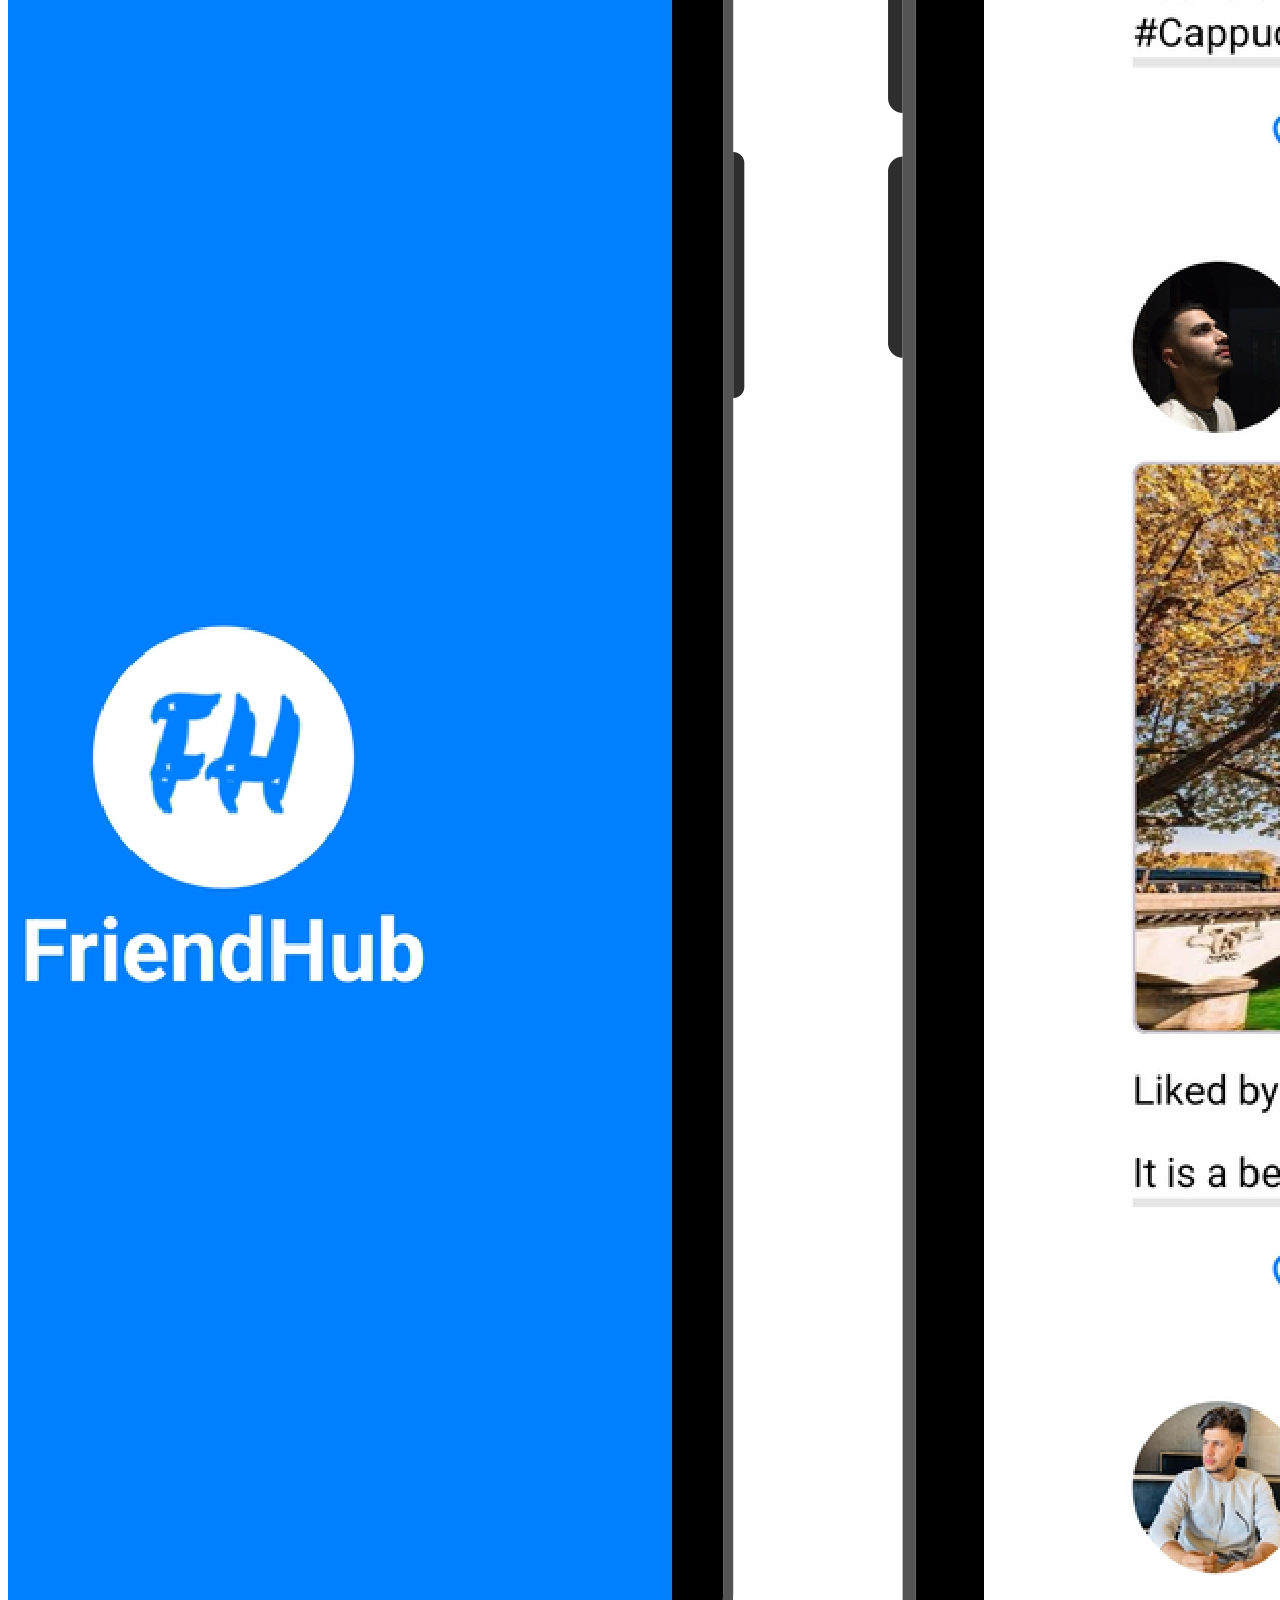
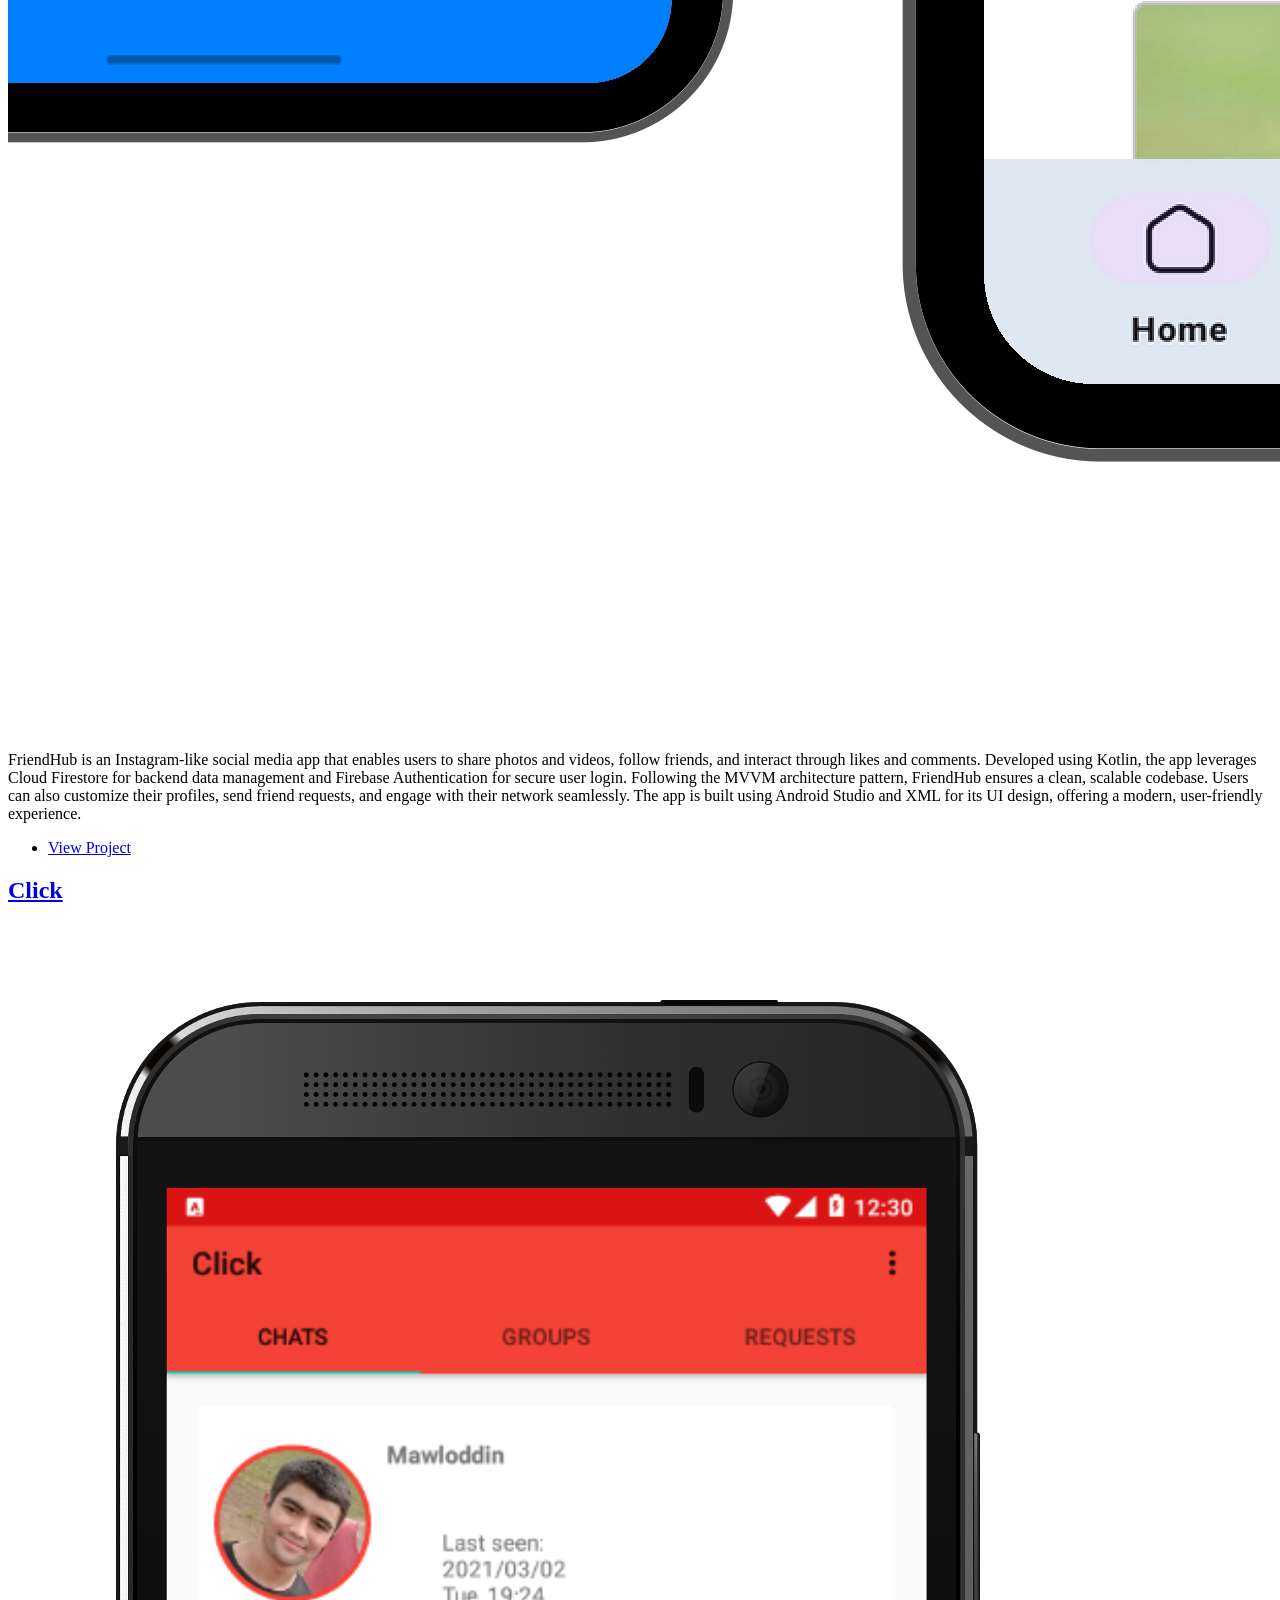
==== commit 22deab18: "Added BookFinder app" ====
--- a/index.html
+++ b/index.html
@@ -54,27 +54,15 @@
 						<article class="post featured">
 							<header class="major">
 								<!-- <span class="date">April 25, 2017</span> -->
-								<h2><a href="https://github.com/HekmatullahAmin/little-lemon">Little Lemon</a></h2>
-								<p>LittleLemonApp is an advanced Android application developed as part of the Coursera "Meta Android Developer Professional Certificate" Capstone project. It provides users with the ability to create accounts, browse and select menu items, add them to a cart, and complete orders with customizable delivery and payment options. The app also includes features for user profile management and theme customization, supporting Light, Dark, and Dynamic themes. Developed using Kotlin and SQLite, with Jetpack Compose for a modern UI, Room for local database management, and Retrofit for network requests, the app follows Clean Architecture principles for scalability and maintainability. Additionally, it incorporates unit tests and instrumentation tests to ensure functionality and UI performance.
+								<h2><a href="https://github.com/HekmatullahAmin/BookFinder">BookFinder</a></h2>
+								<p>BookFinder is a Compose Multiplatform application enabling users to search for books and mark them as favorites. Designed for Android, iOS, and desktop, it showcases the power of modern multiplatform development with features like cross-platform compatibility and a user-friendly interface. The app employs advanced development practices such as the Model-View-Intent (MVI) design pattern, and tools like Ktor and Koin. It also features KDoc documentation for easy codebase navigation.</p>
 							</header>
-							<a href="https://github.com/HekmatullahAmin/little-lemon" class="image main"><img src="images/LittleLemon.jpg" alt="" /></a>
+							<a href="https://github.com/HekmatullahAmin/BookFinder" class="image main"><img src="images/BookFinder.png" alt="" /></a>
 							<ul class="actions special">
-								<li><a href="https://github.com/HekmatullahAmin/little-lemon" class="button large">View Project</a></li>
+								<li><a href="https://github.com/HekmatullahAmin/BookFinder" class="button large">View Project</a></li>
 							</ul>
 						</article>
-
-						<article class="post featured">
-							<header class="major">
-								<!-- <span class="date">April 25, 2017</span> -->
-								<h2><a href="https://github.com/HekmatullahAmin/OffNews">OffNews</a></h2>
-								<p>OffNews is an Android news application built with an offline-first approach, allowing users to browse and read articles without an internet connection by caching content locally. The app automatically syncs new articles and bookmarks once a connection is restored, ensuring a seamless reading experience both online and offline. It features adaptive layouts for various screen sizes, including phones, tablets, and foldables, and allows users to bookmark articles for later reading. OffNews is developed using Kotlin, Jetpack Compose for the UI, Room for local storage, Retrofit for network requests, and Dagger Hilt for dependency injection, following Clean Architecture principles to ensure scalability and maintainability.
-							</header>
-							<a href="https://github.com/HekmatullahAmin/OffNews" class="image main"><img src="images/offnews_app.png" alt="" /></a>
-							<ul class="actions special">
-								<li><a href="https://github.com/HekmatullahAmin/OffNews" class="button large">View Project</a></li>
-							</ul>
-						</article>
-
+						
 						<article class="post featured">
 							<header class="major" style="text-align: left;">
 								<!-- <span class="date">December 21, 2024</span> -->
@@ -93,6 +81,30 @@
 							<a href="https://github.com/HekmatullahAmin/TaskMinder" class="image main"><img src="images/TaskMinder.png" alt="" /></a>
 							<ul class="actions special">
 								<li><a href="https://github.com/HekmatullahAmin/TaskMinder" class="button large">View Project</a></li>
+							</ul>
+						</article>				
+
+						<article class="post featured">
+							<header class="major">
+								<!-- <span class="date">April 25, 2017</span> -->
+								<h2><a href="https://github.com/HekmatullahAmin/OffNews">OffNews</a></h2>
+								<p>OffNews is an Android news application built with an offline-first approach, allowing users to browse and read articles without an internet connection by caching content locally. The app automatically syncs new articles and bookmarks once a connection is restored, ensuring a seamless reading experience both online and offline. It features adaptive layouts for various screen sizes, including phones, tablets, and foldables, and allows users to bookmark articles for later reading. OffNews is developed using Kotlin, Jetpack Compose for the UI, Room for local storage, Retrofit for network requests, and Dagger Hilt for dependency injection, following Clean Architecture principles to ensure scalability and maintainability.
+							</header>
+							<a href="https://github.com/HekmatullahAmin/OffNews" class="image main"><img src="images/offnews_app.png" alt="" /></a>
+							<ul class="actions special">
+								<li><a href="https://github.com/HekmatullahAmin/OffNews" class="button large">View Project</a></li>
+							</ul>
+						</article>
+
+						<article class="post featured">
+							<header class="major">
+								<!-- <span class="date">April 25, 2017</span> -->
+								<h2><a href="https://github.com/HekmatullahAmin/little-lemon">Little Lemon</a></h2>
+								<p>LittleLemonApp is an advanced Android application developed as part of the Coursera "Meta Android Developer Professional Certificate" Capstone project. It provides users with the ability to create accounts, browse and select menu items, add them to a cart, and complete orders with customizable delivery and payment options. The app also includes features for user profile management and theme customization, supporting Light, Dark, and Dynamic themes. Developed using Kotlin and SQLite, with Jetpack Compose for a modern UI, Room for local database management, and Retrofit for network requests, the app follows Clean Architecture principles for scalability and maintainability. Additionally, it incorporates unit tests and instrumentation tests to ensure functionality and UI performance.
+							</header>
+							<a href="https://github.com/HekmatullahAmin/little-lemon" class="image main"><img src="images/LittleLemon.jpg" alt="" /></a>
+							<ul class="actions special">
+								<li><a href="https://github.com/HekmatullahAmin/little-lemon" class="button large">View Project</a></li>
 							</ul>
 						</article>
 
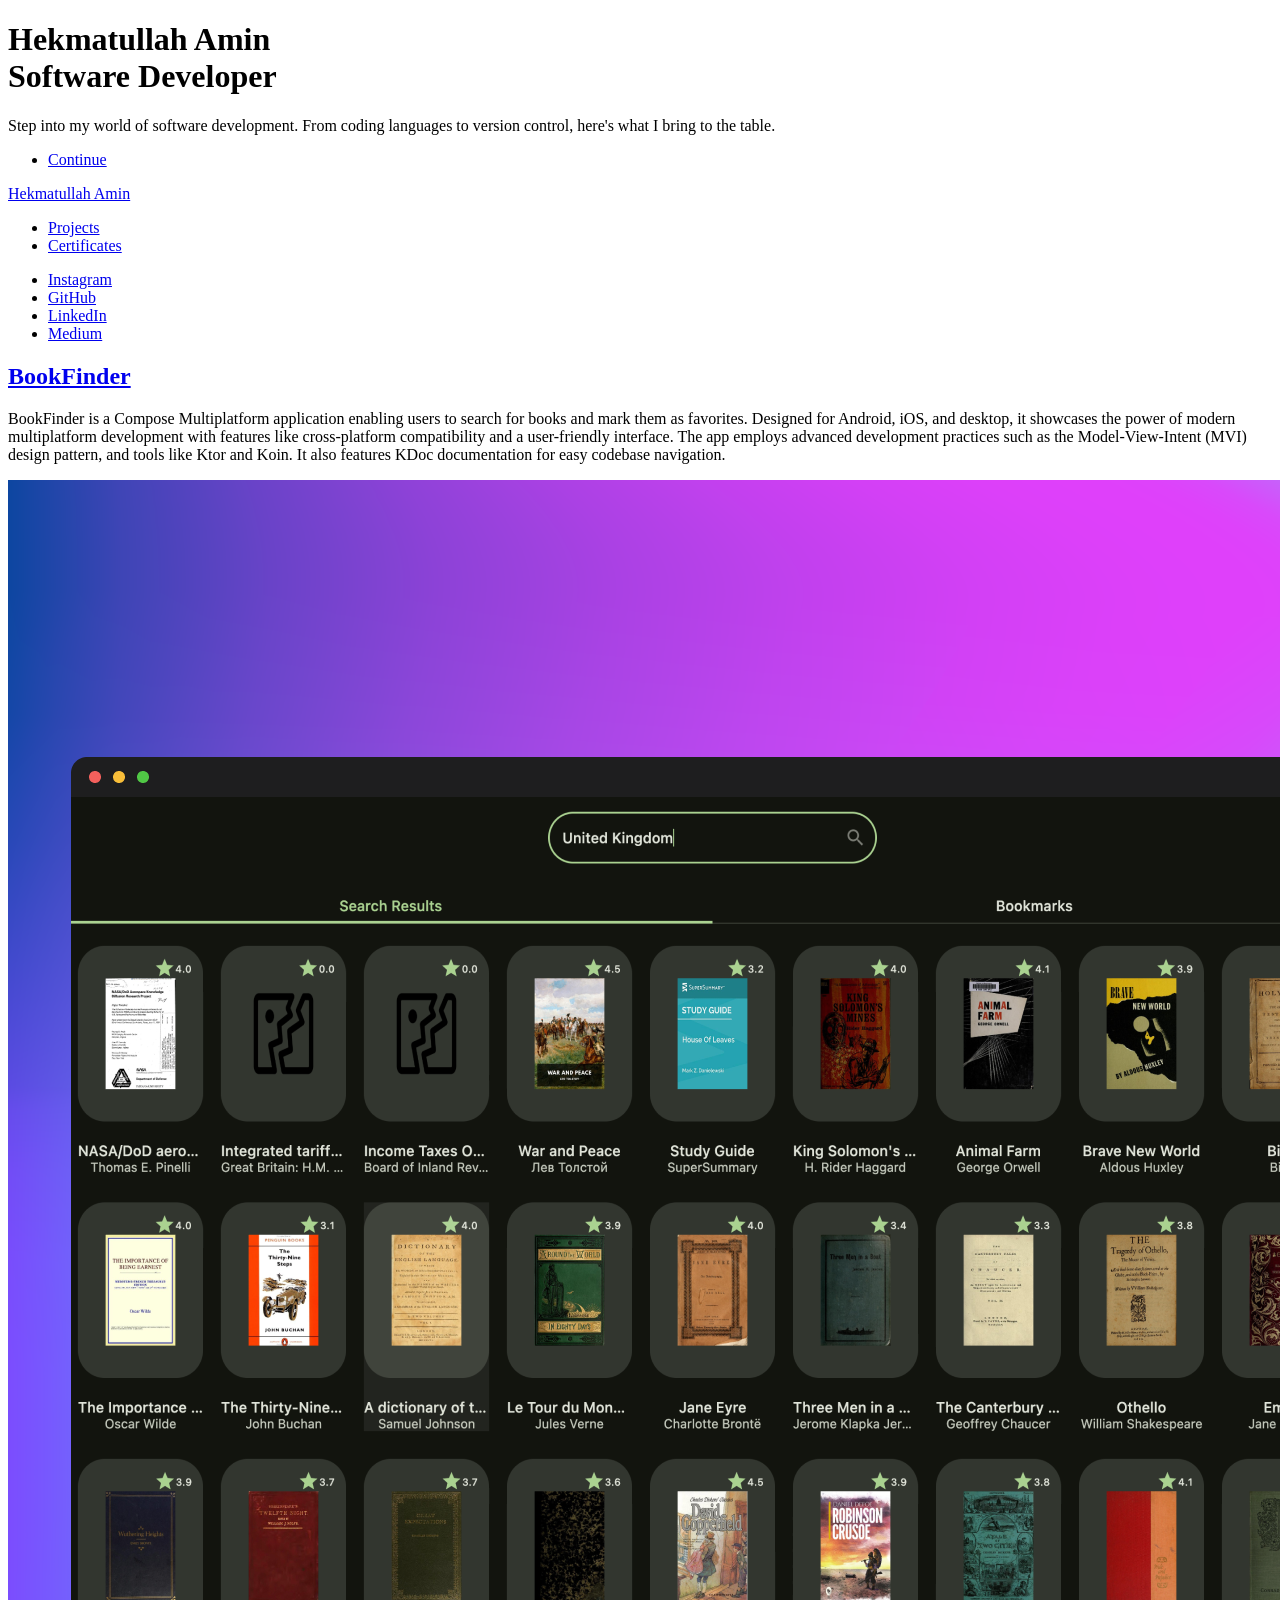
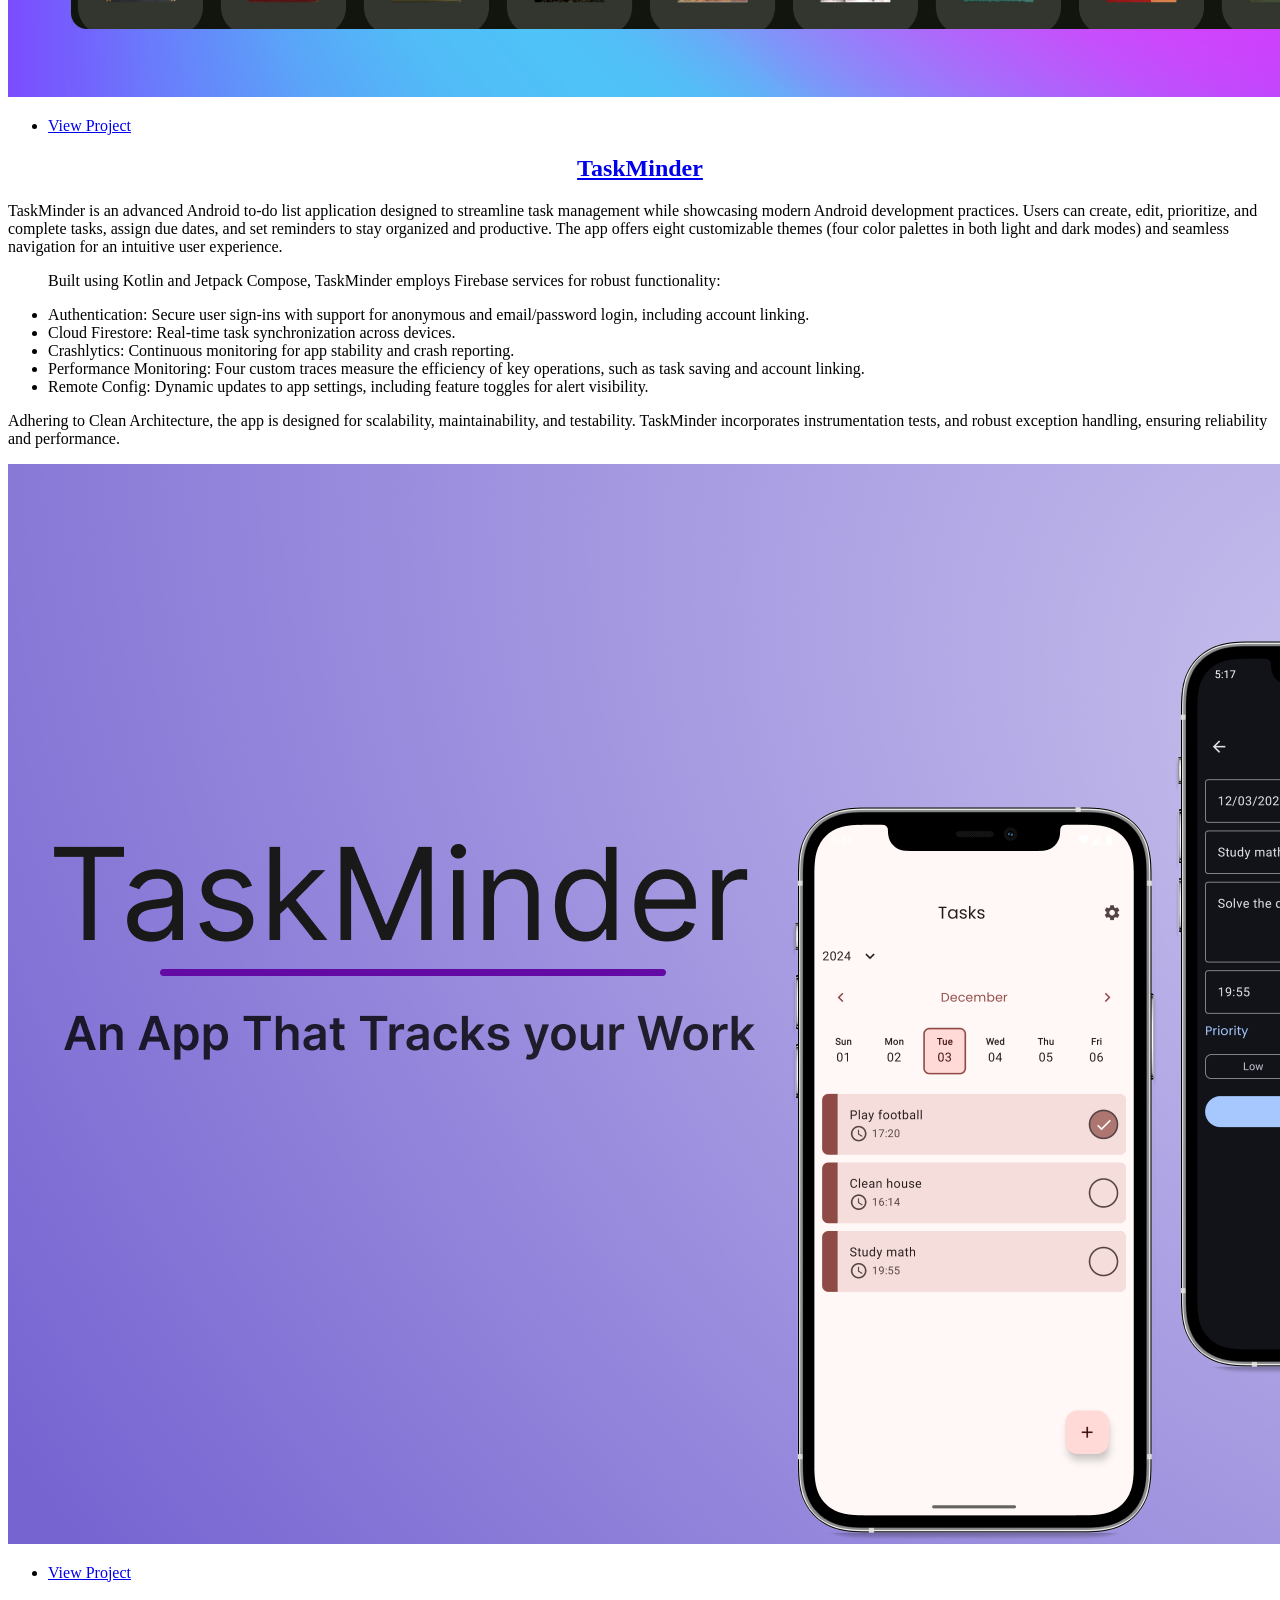
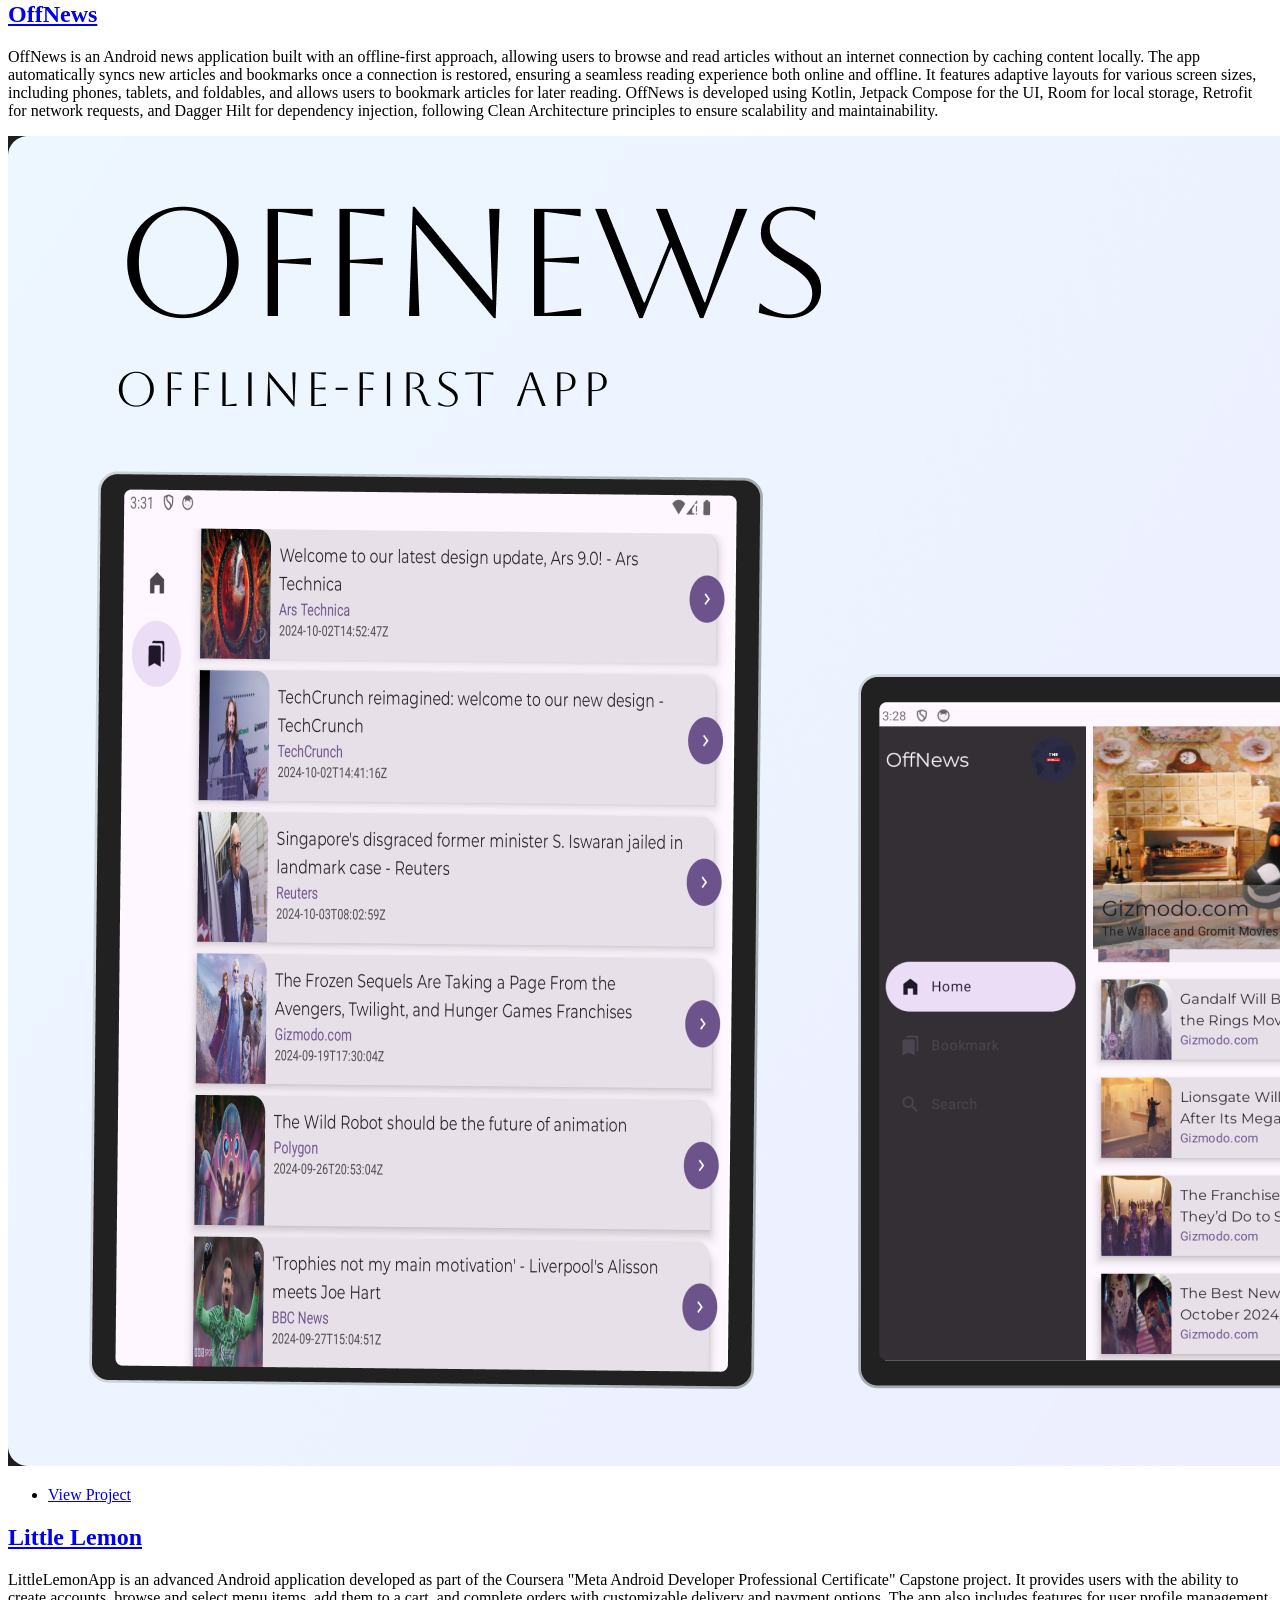
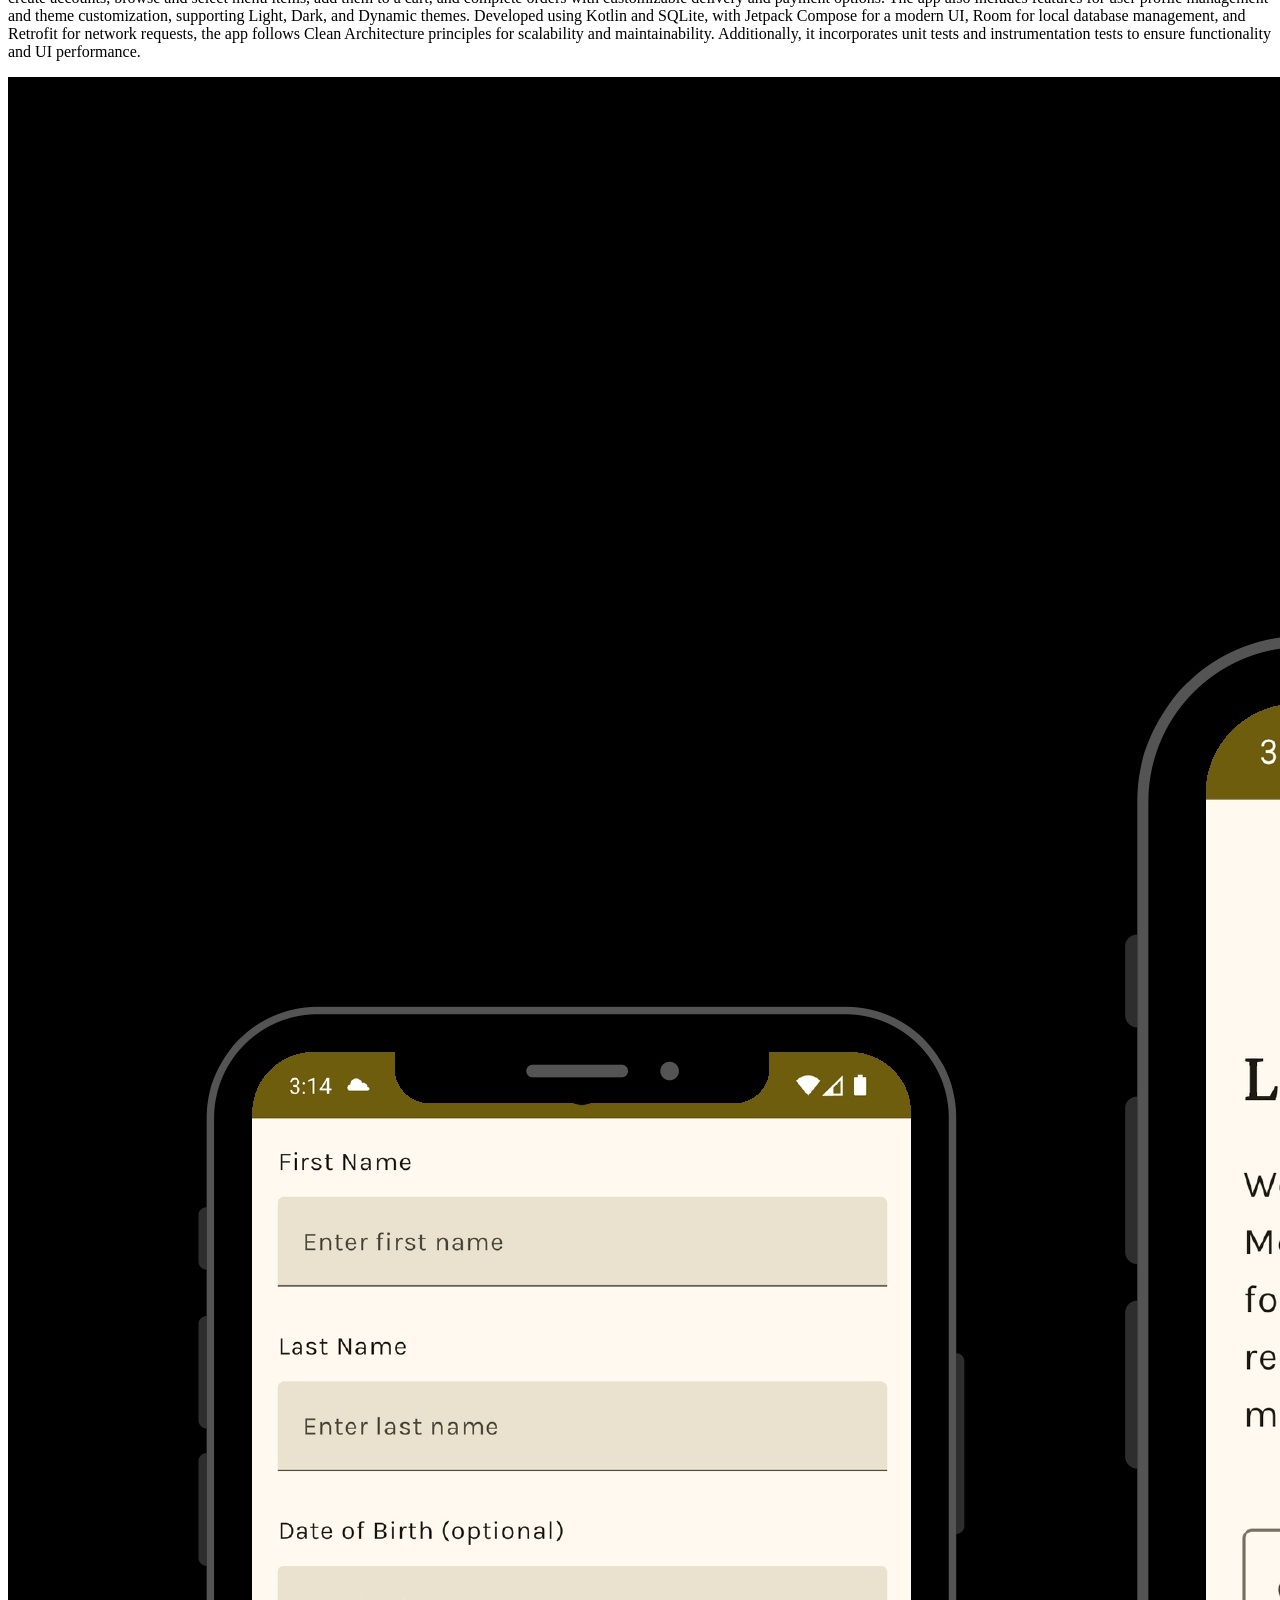
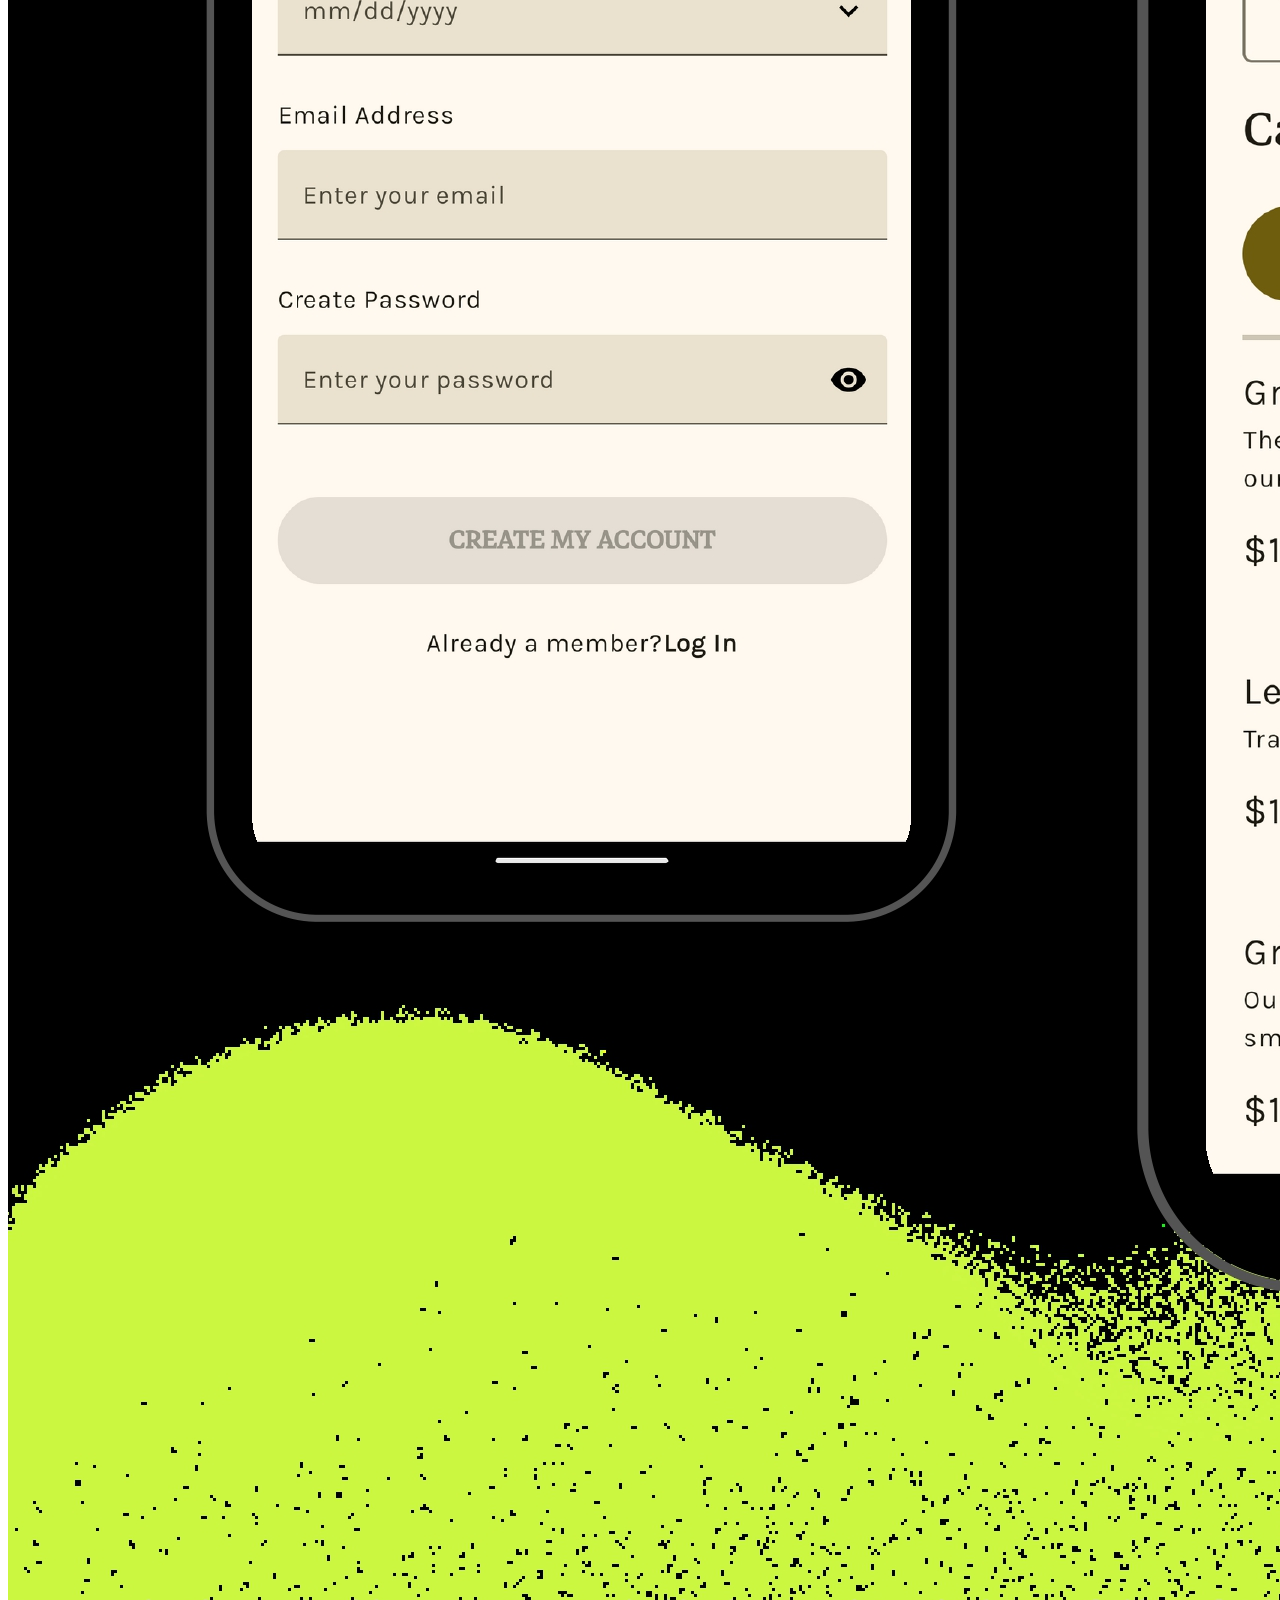
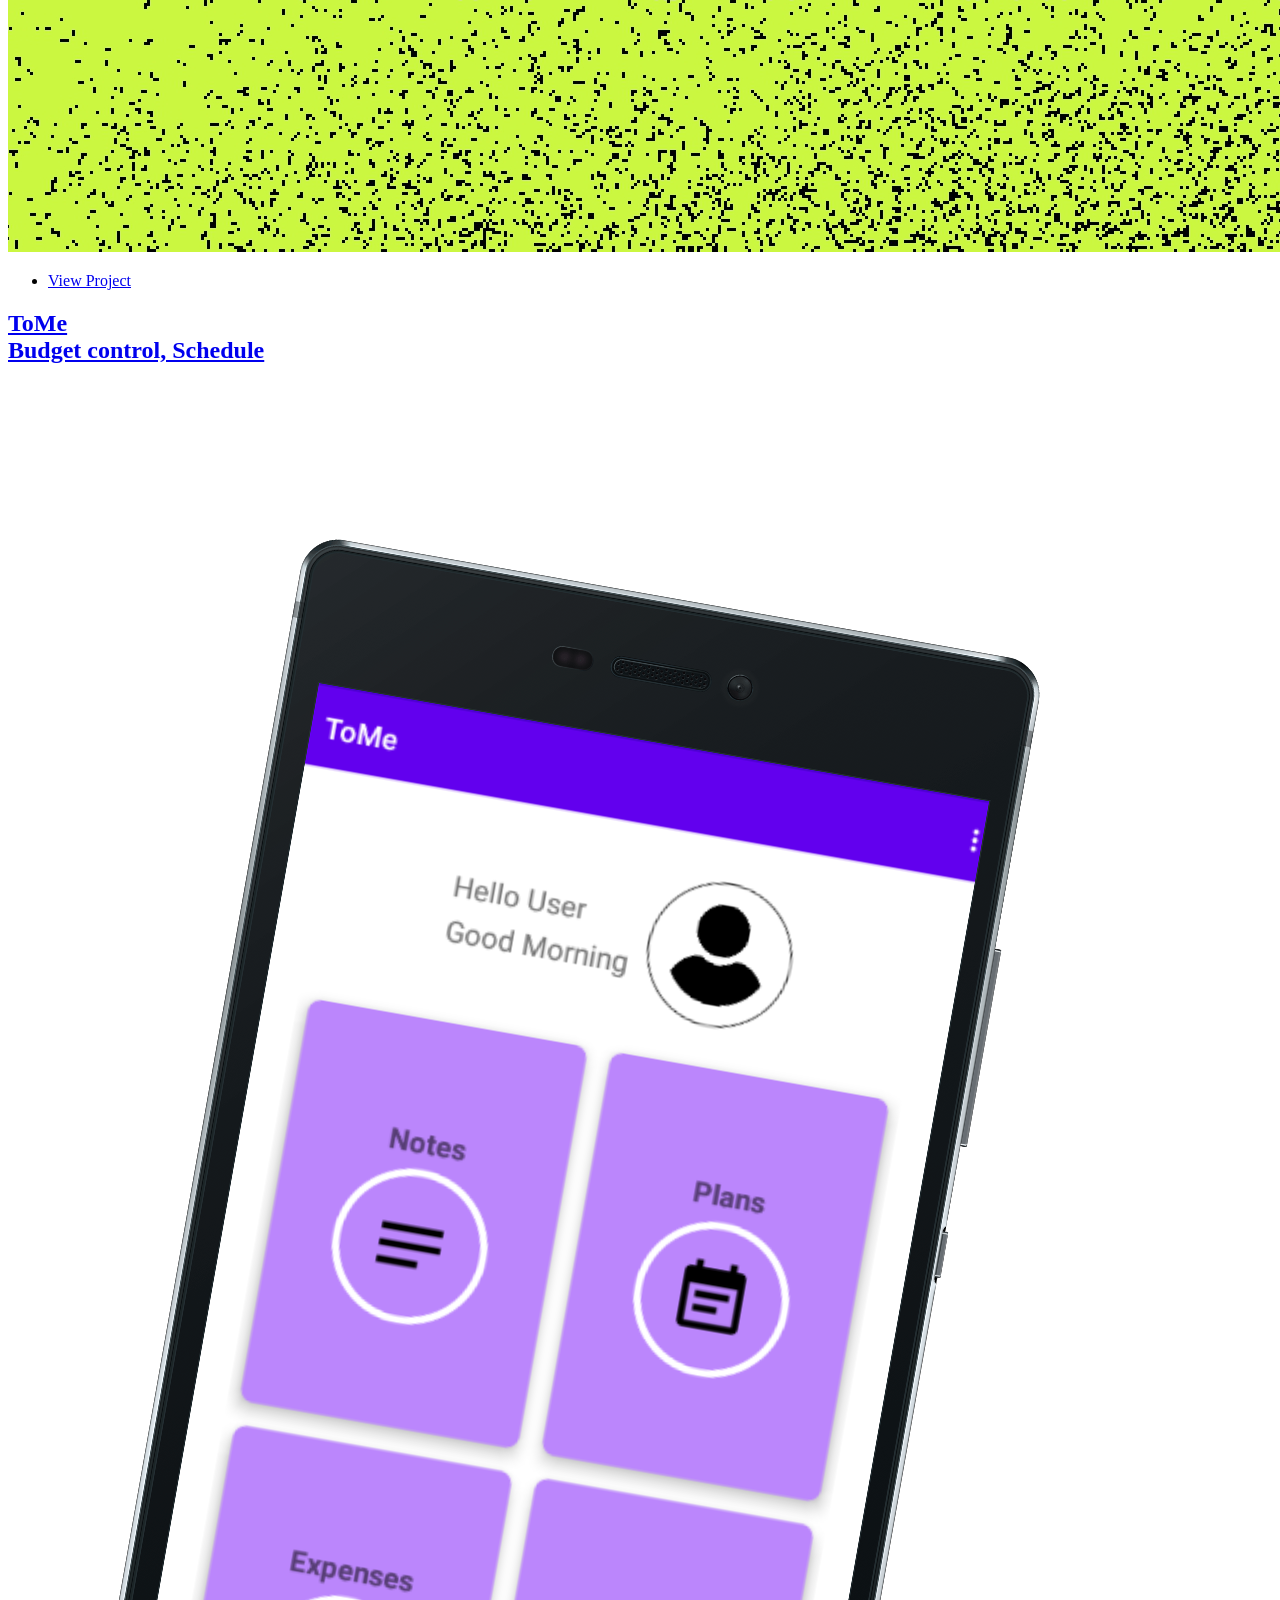
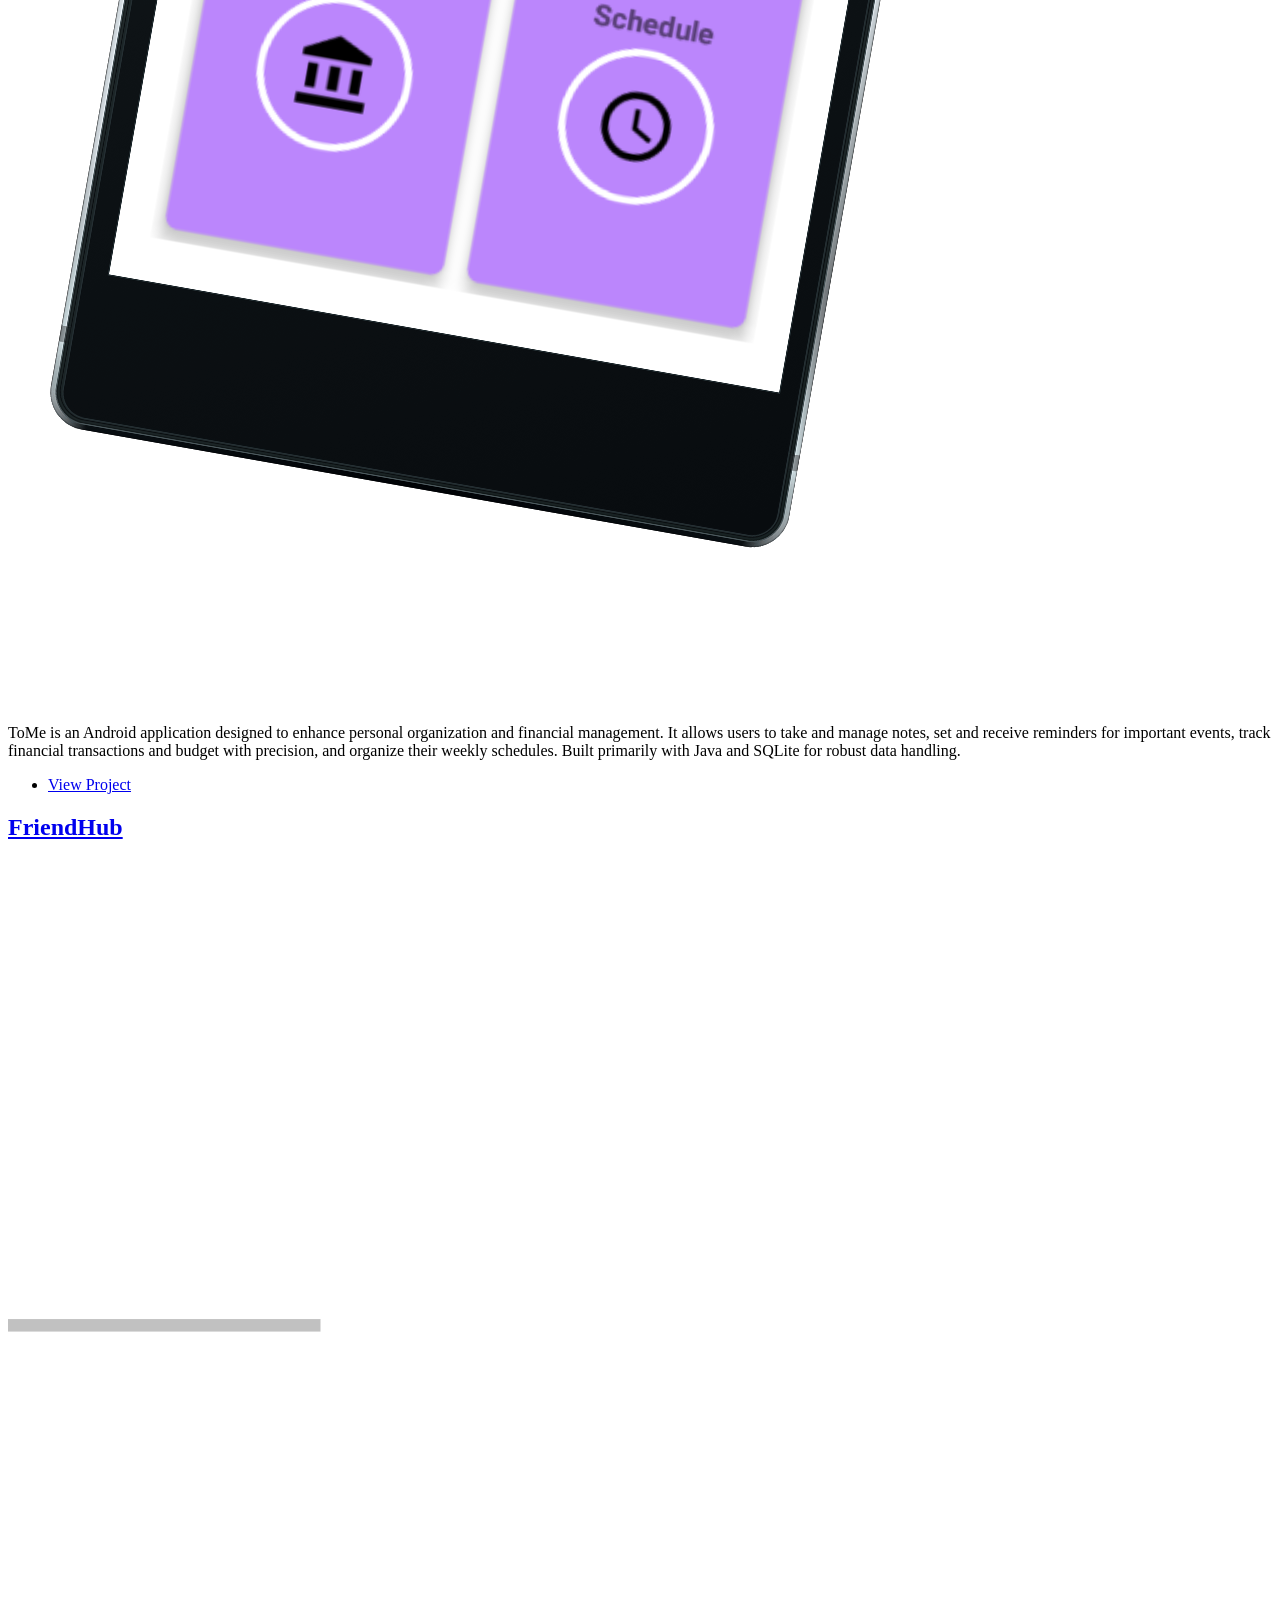
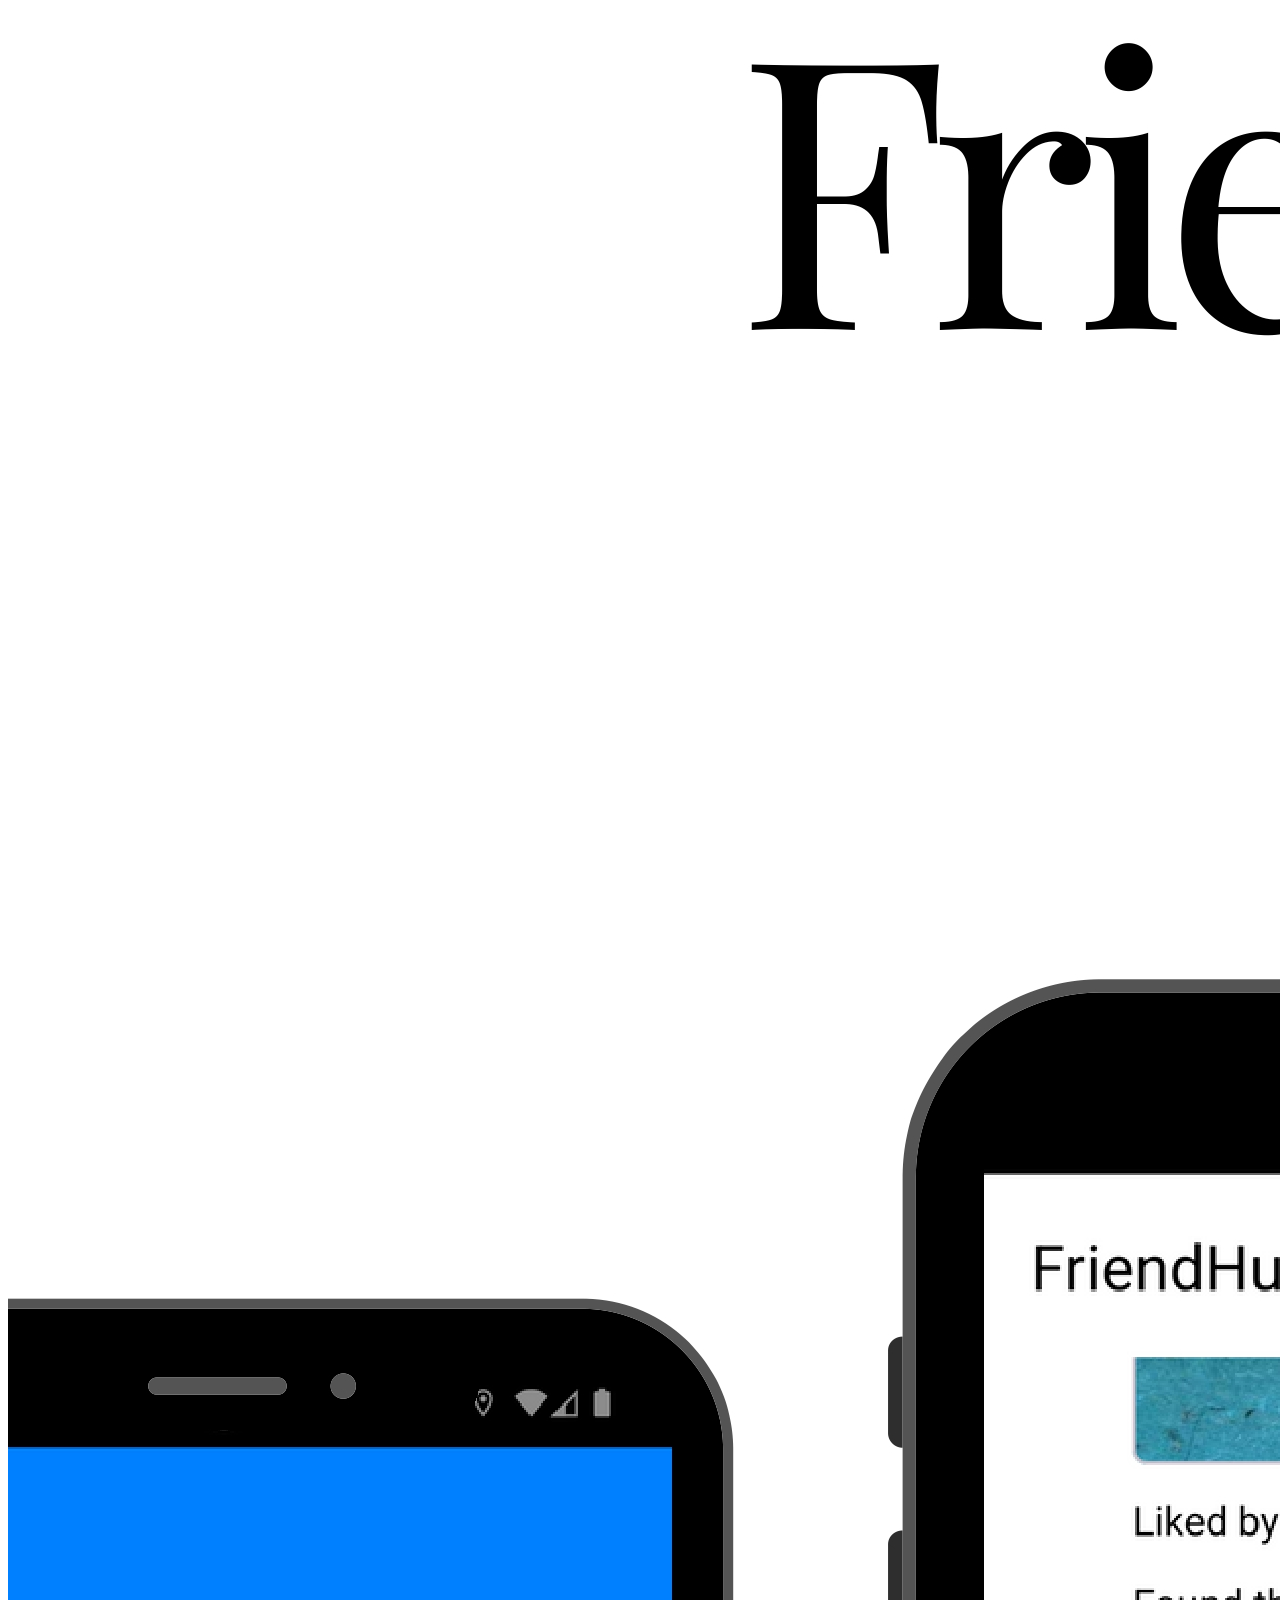
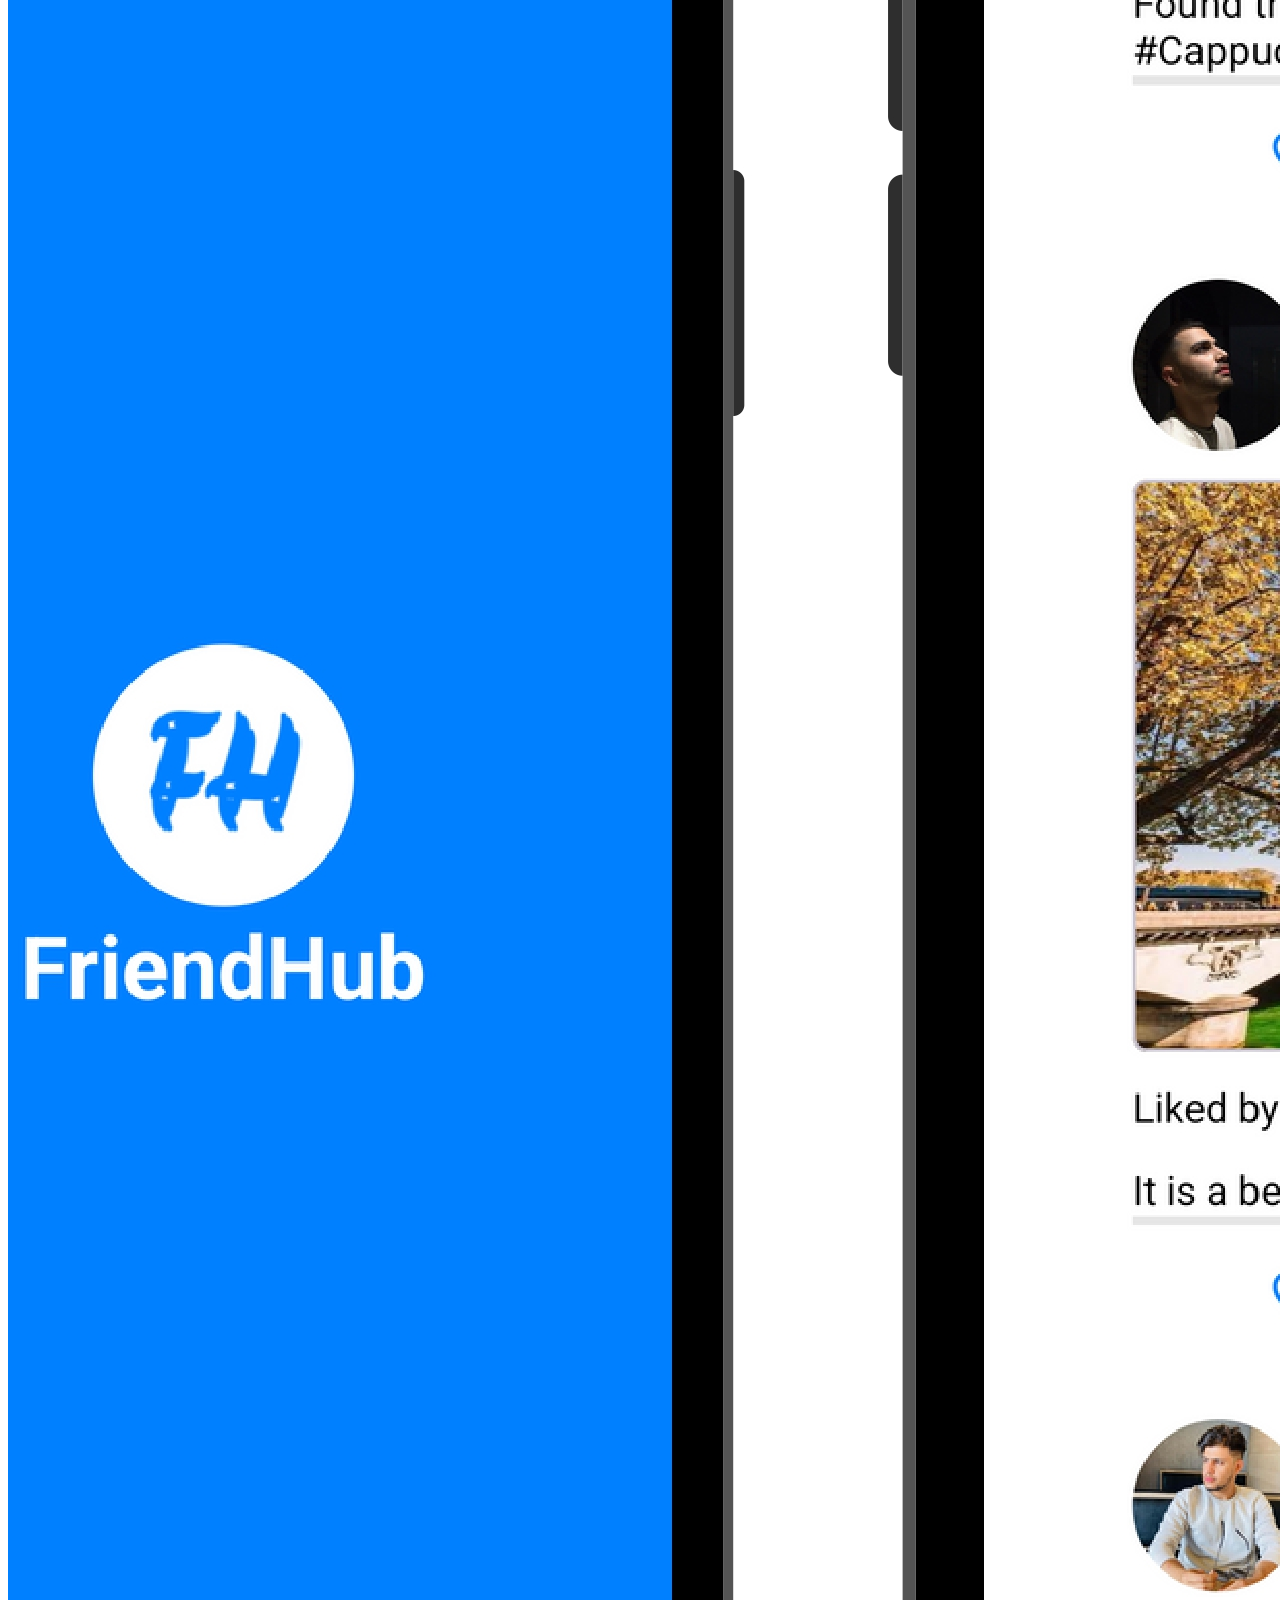
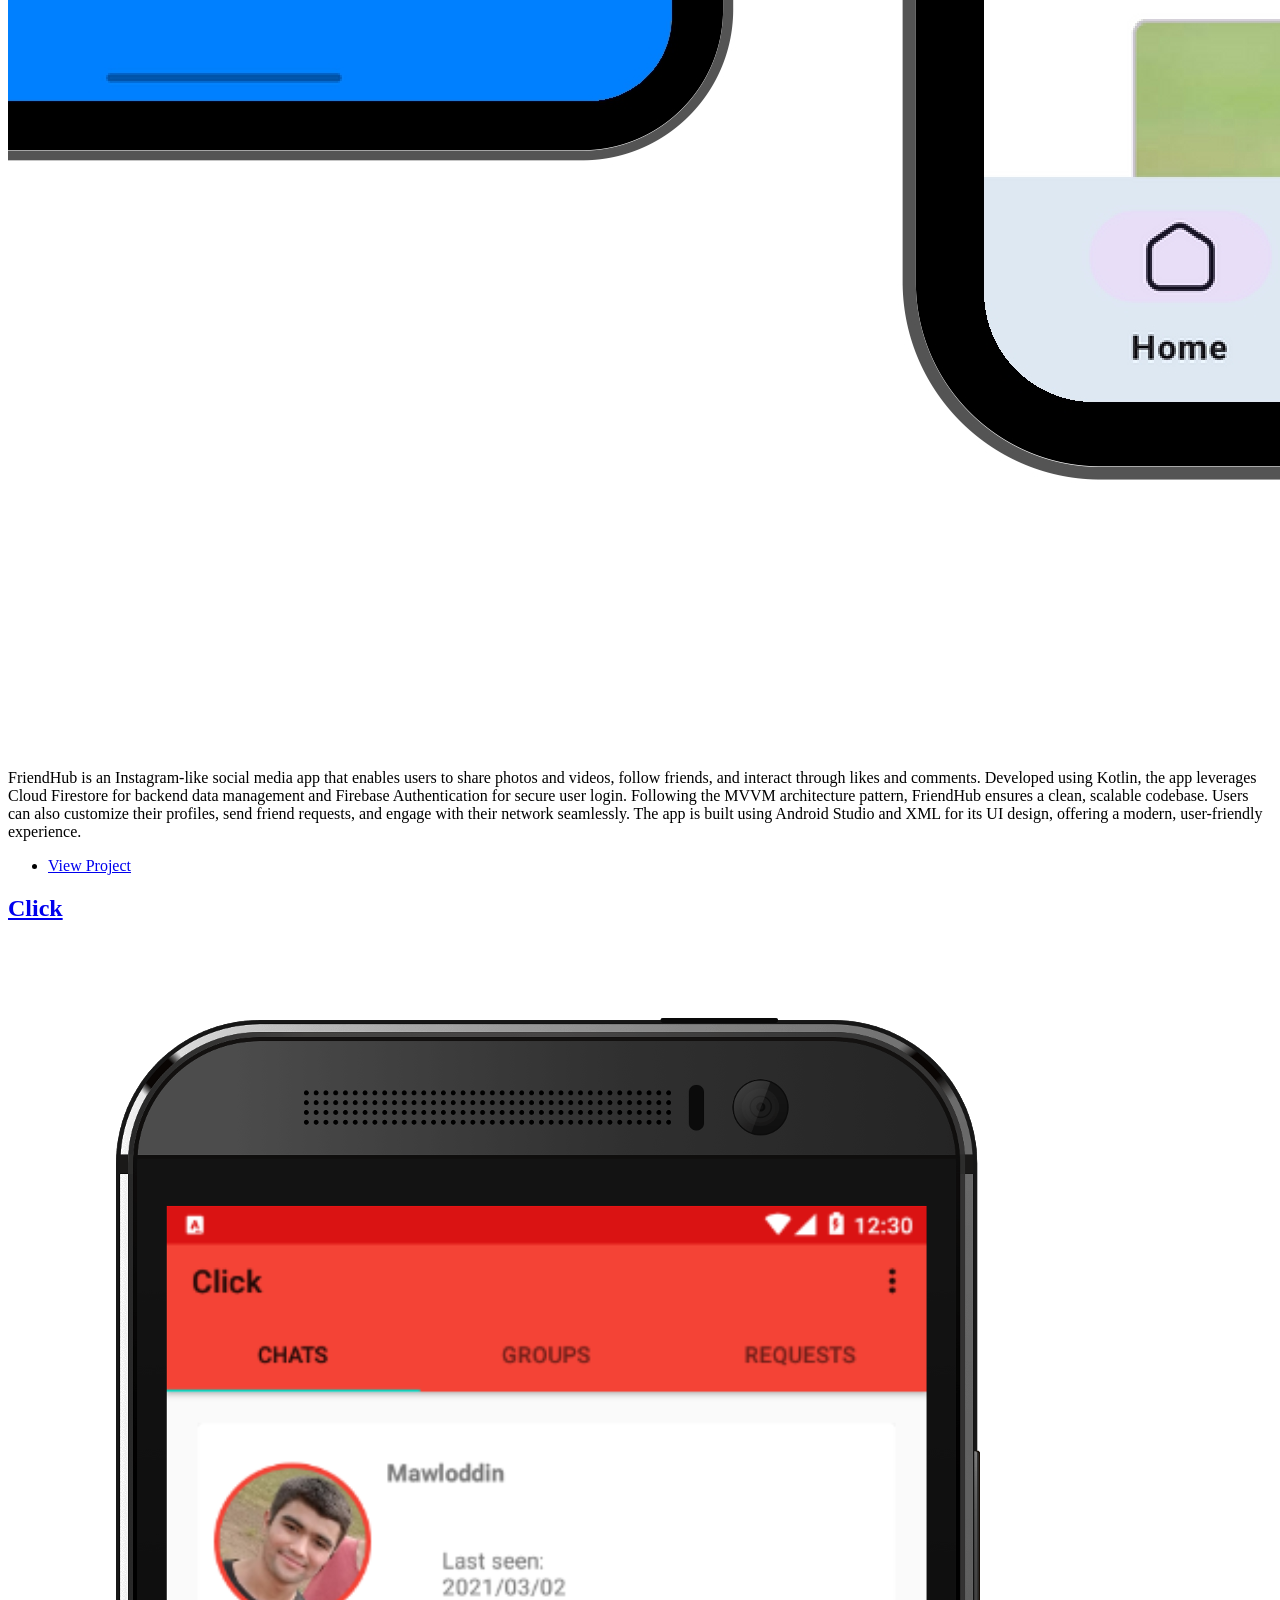
==== commit d4b8abf4: "Added Medium profile link" ====
--- a/index.html
+++ b/index.html
@@ -44,6 +44,7 @@
 							<li><a href="https://www.instagram.com/hekmatullahamin/" class="icon brands fa-instagram"><span class="label">Instagram</span></a></li>
 							<li><a href="https://github.com/HekmatullahAmin?tab=repositories" class="icon brands fa-github"><span class="label">GitHub</span></a></li>
 							<li><a href="www.linkedin.com/in/hekmatullah-amin-713a5b244" class="icon brands fa-linkedin"><span class="label">LinkedIn</span></a></li>
+							<li><a href="https://medium.com/@hekmatullahaminullah2" class="icon brands fa-medium"><span class="label">Medium</span></a></li>
 						</ul>
 					</nav>
 
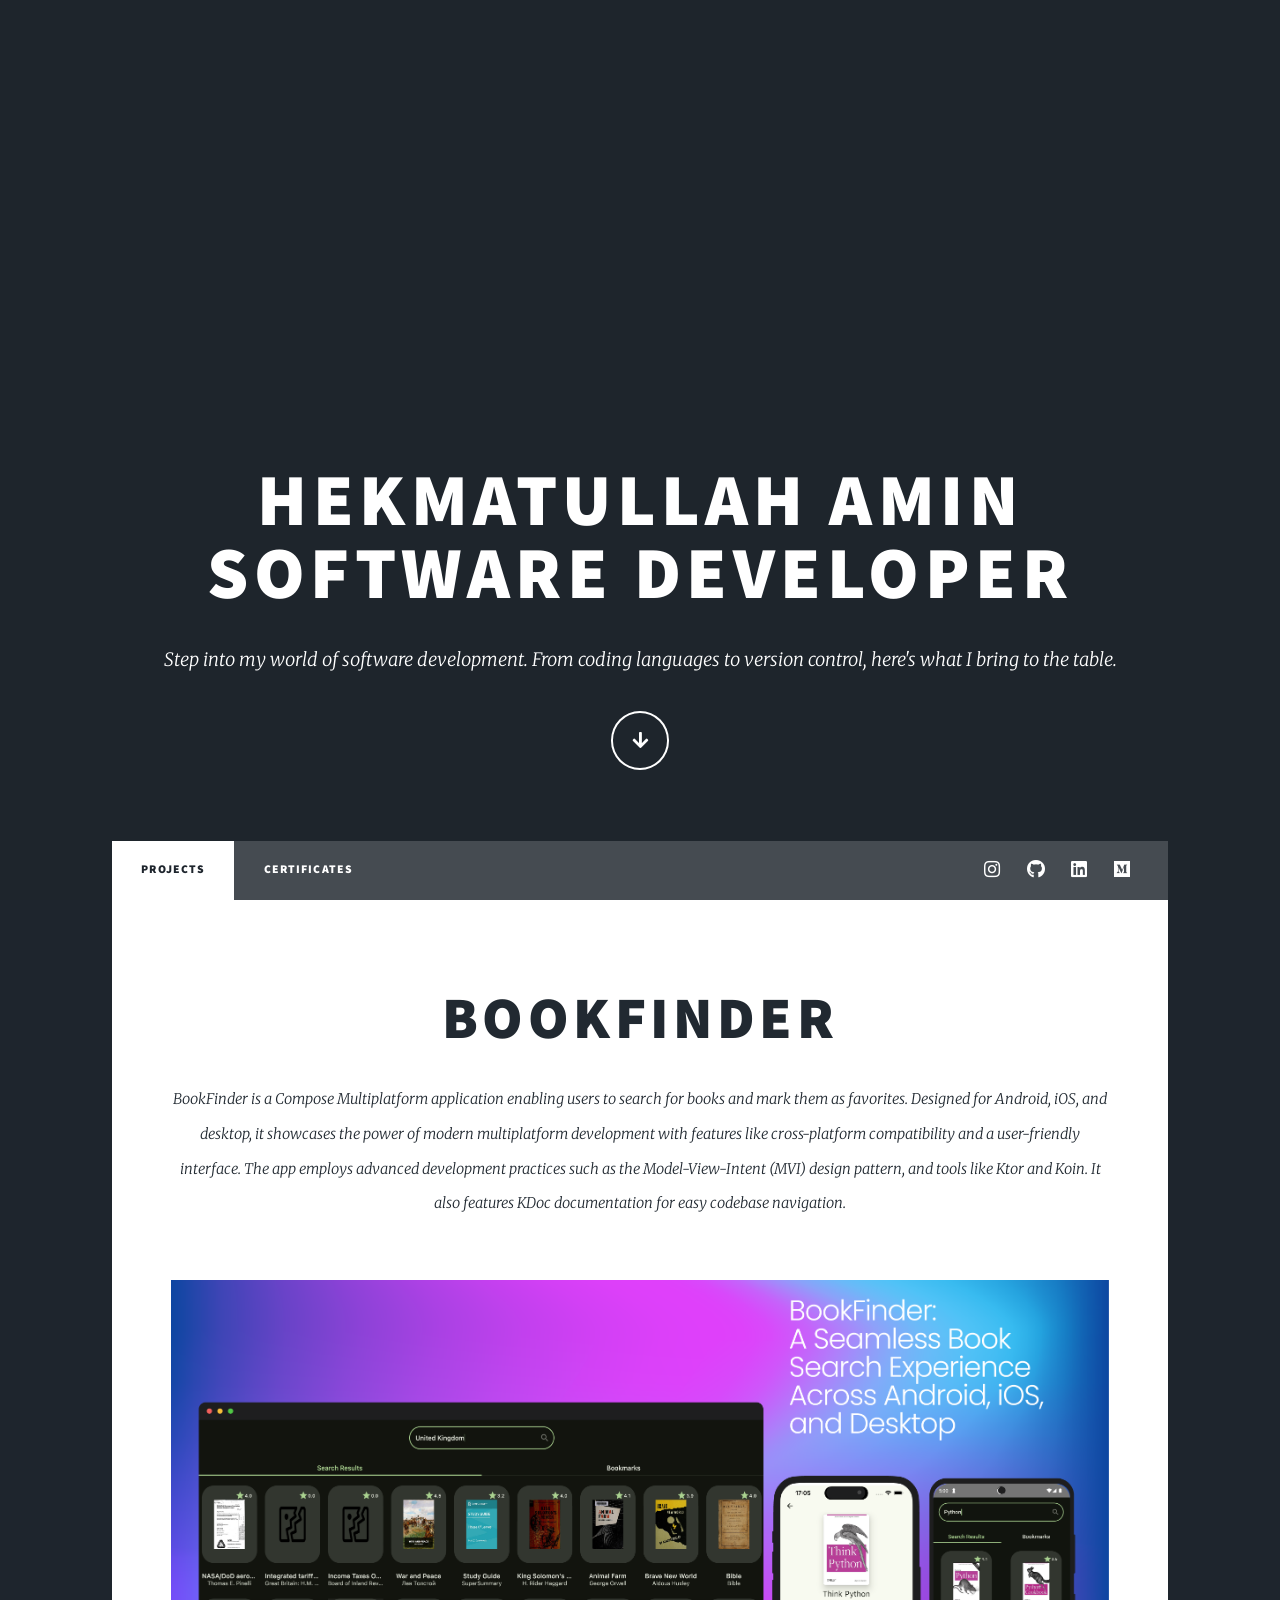
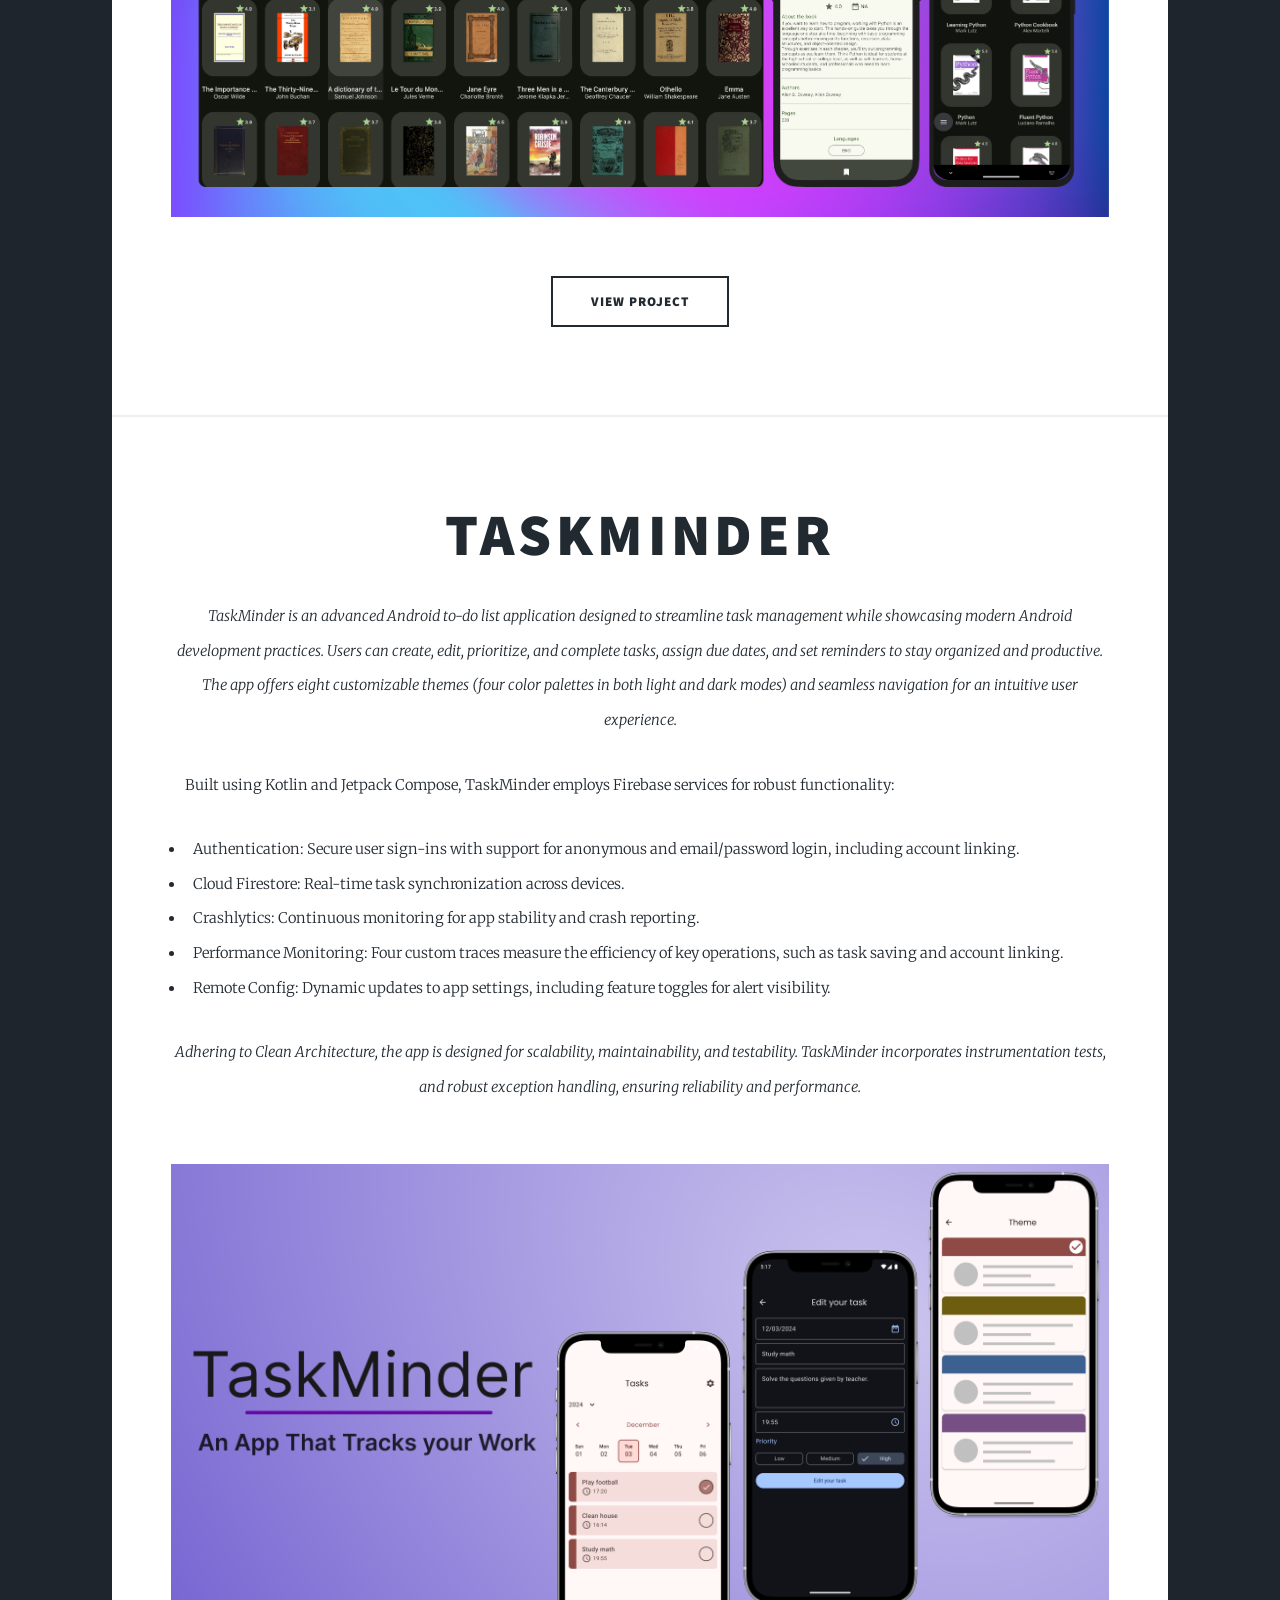
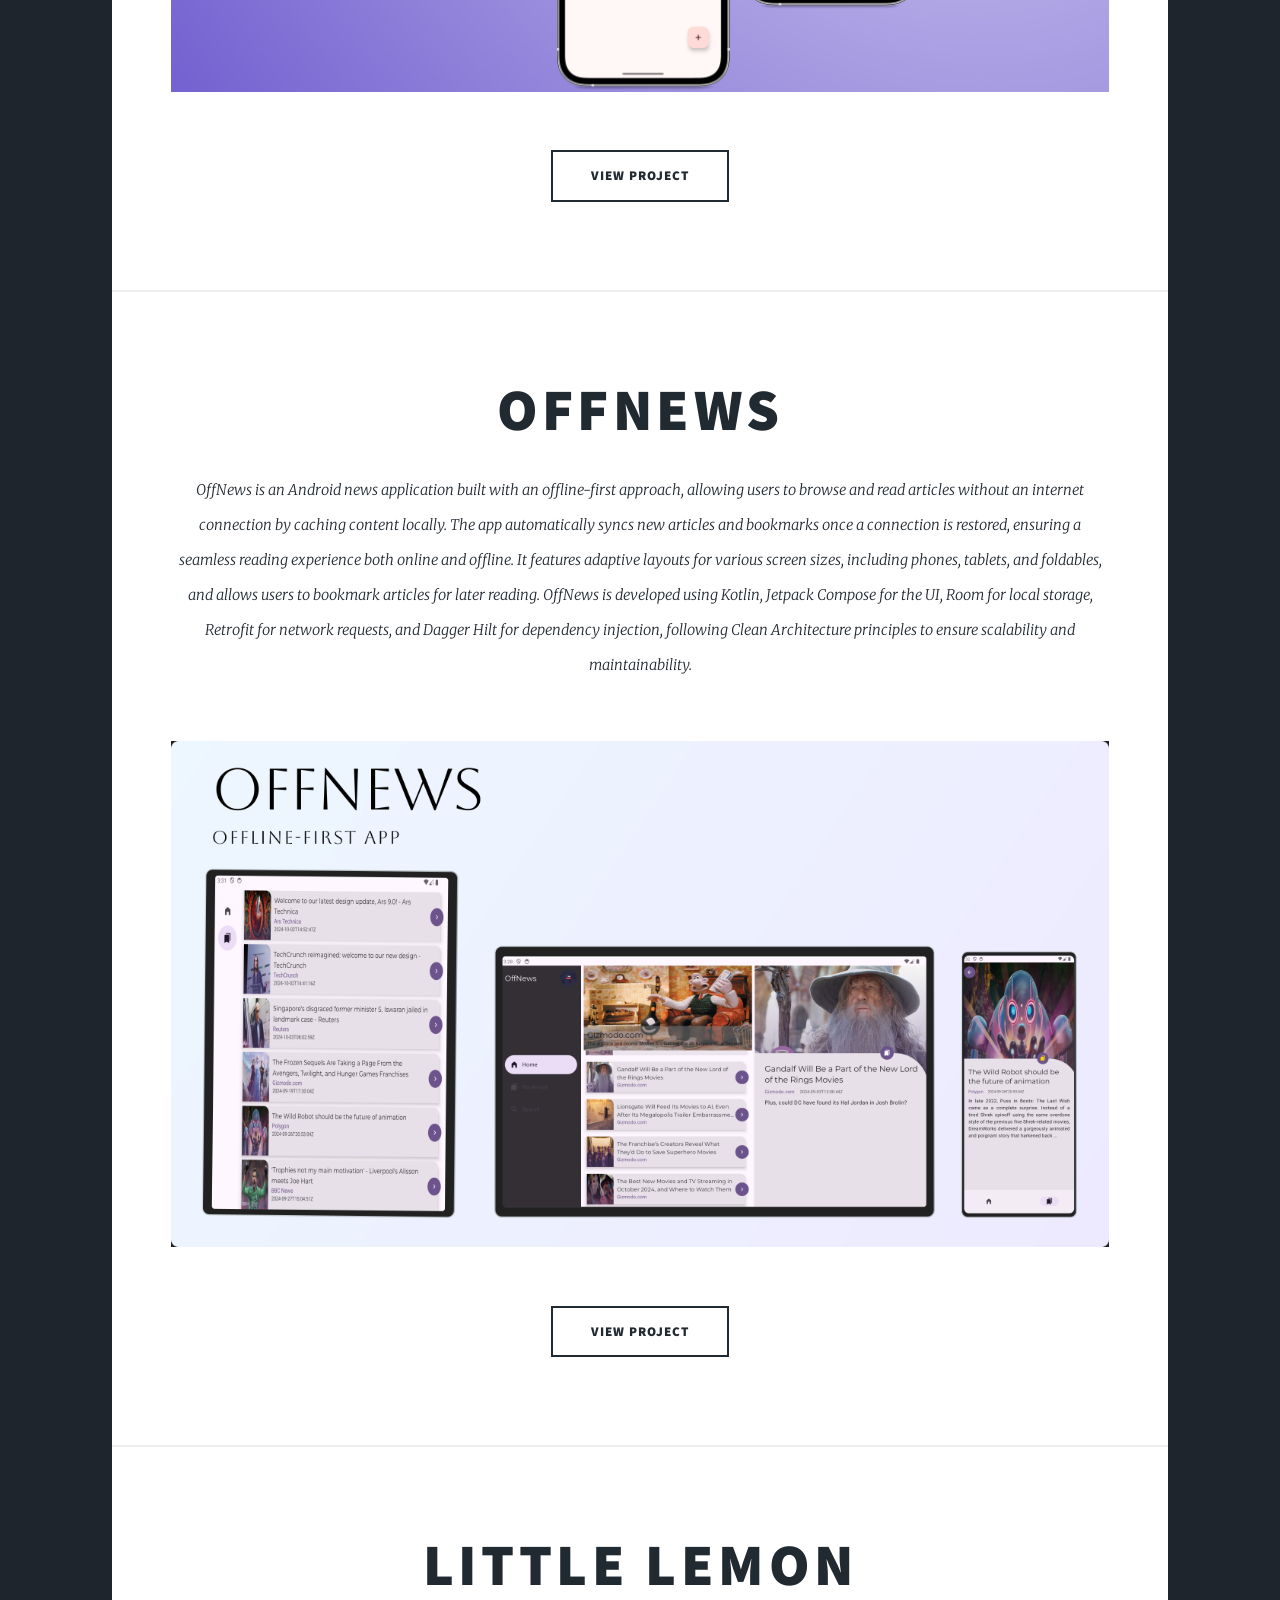
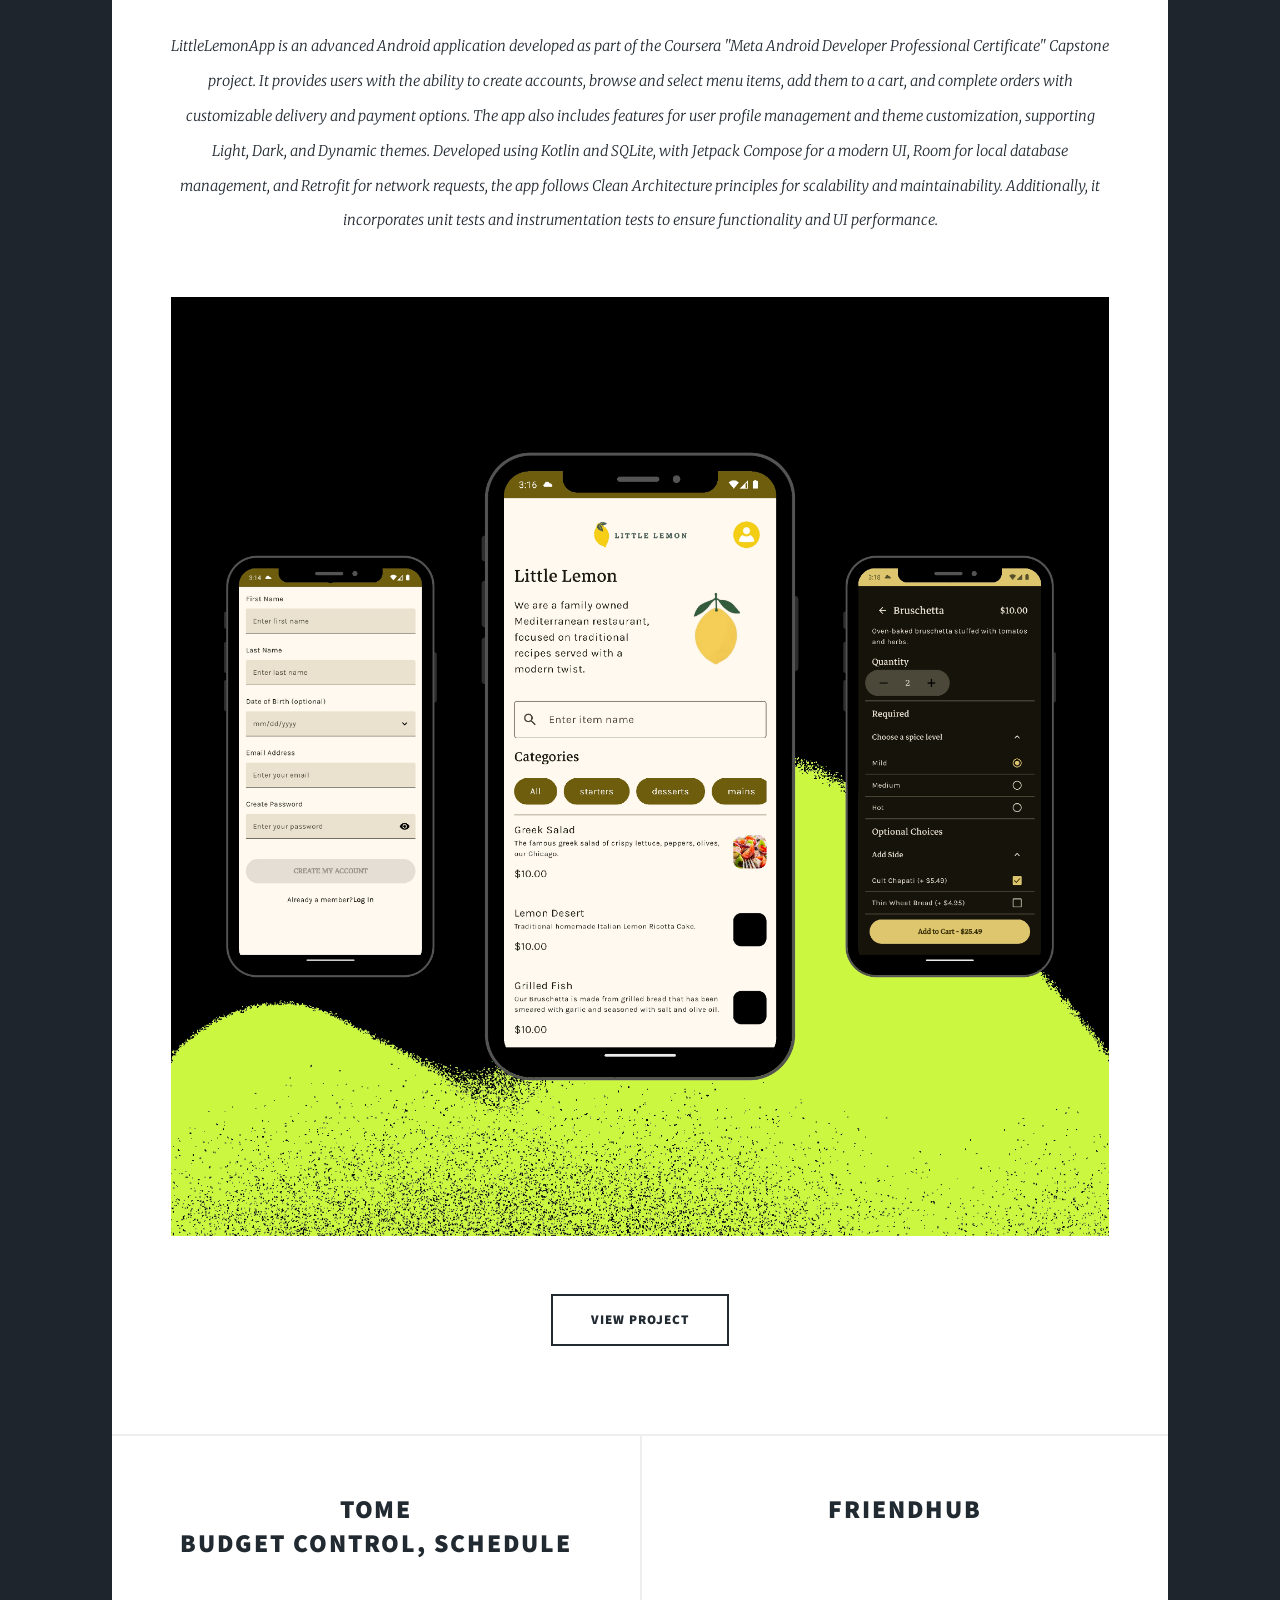
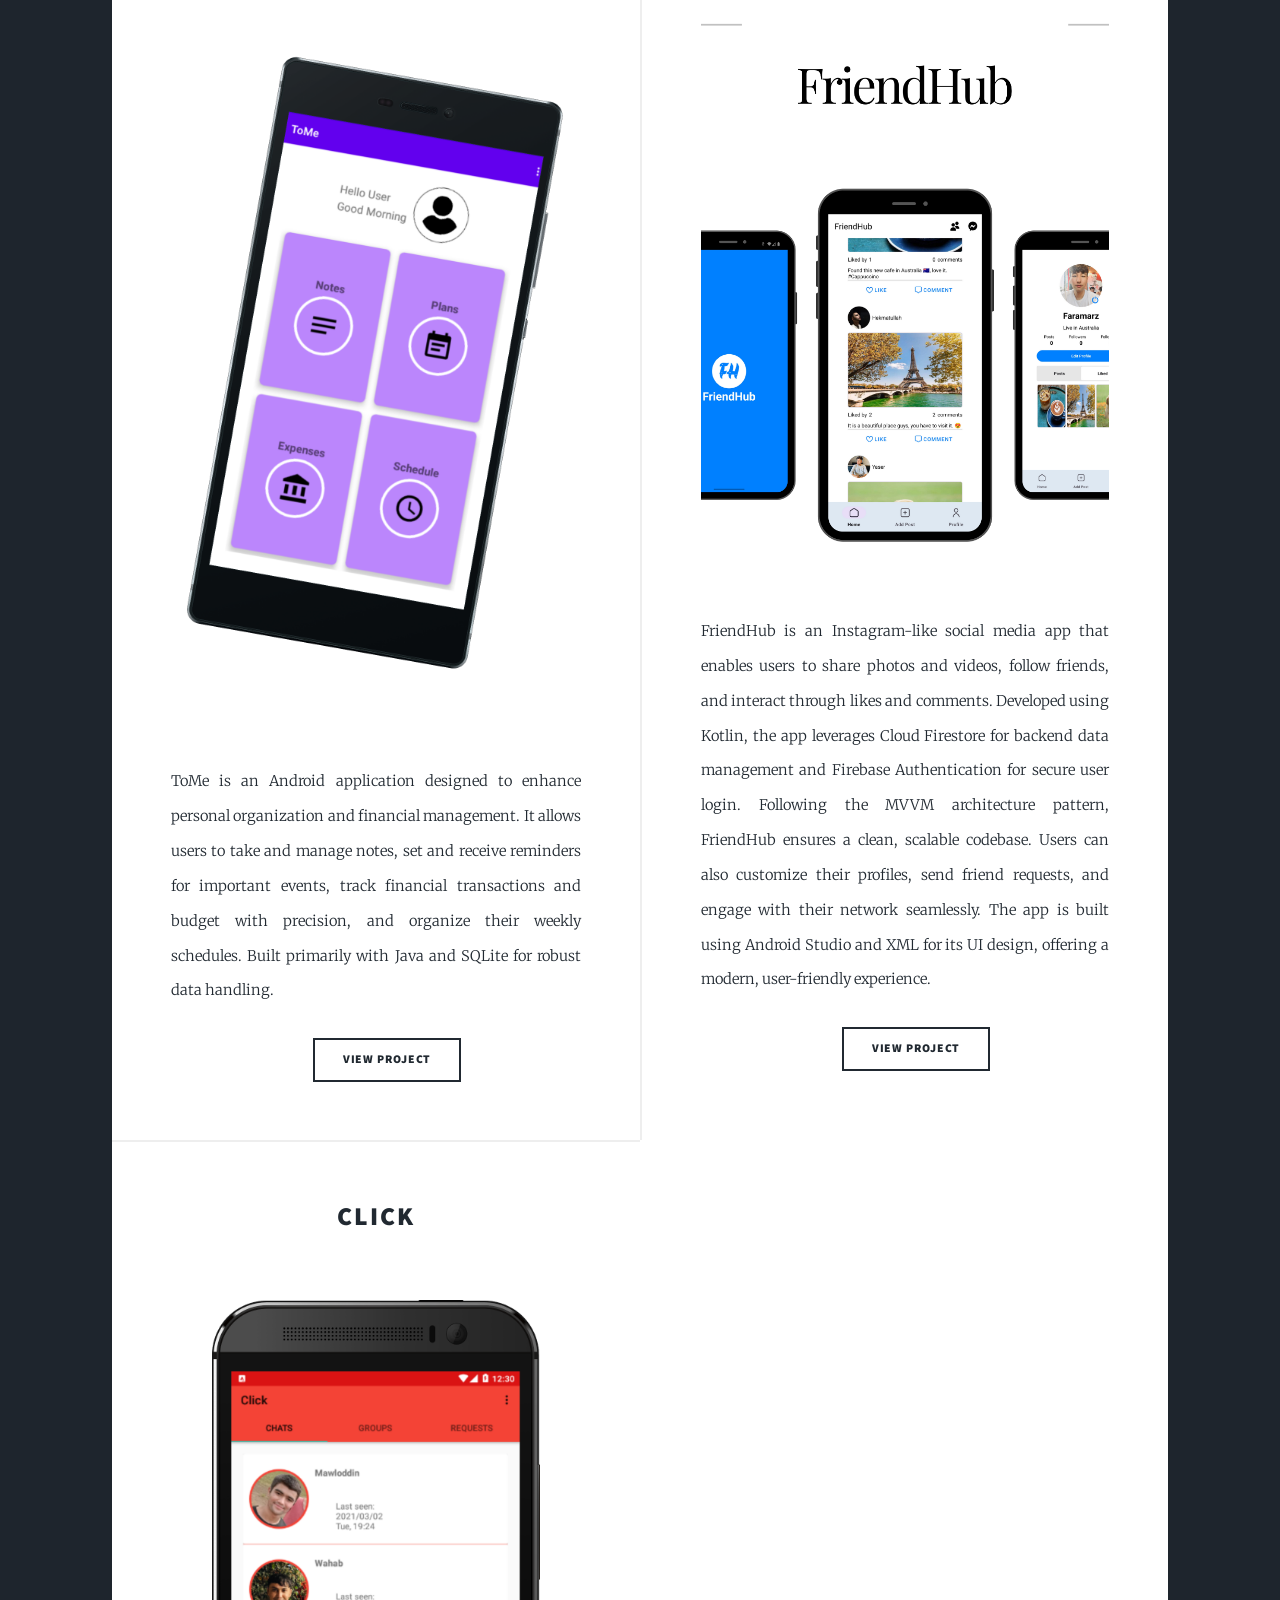
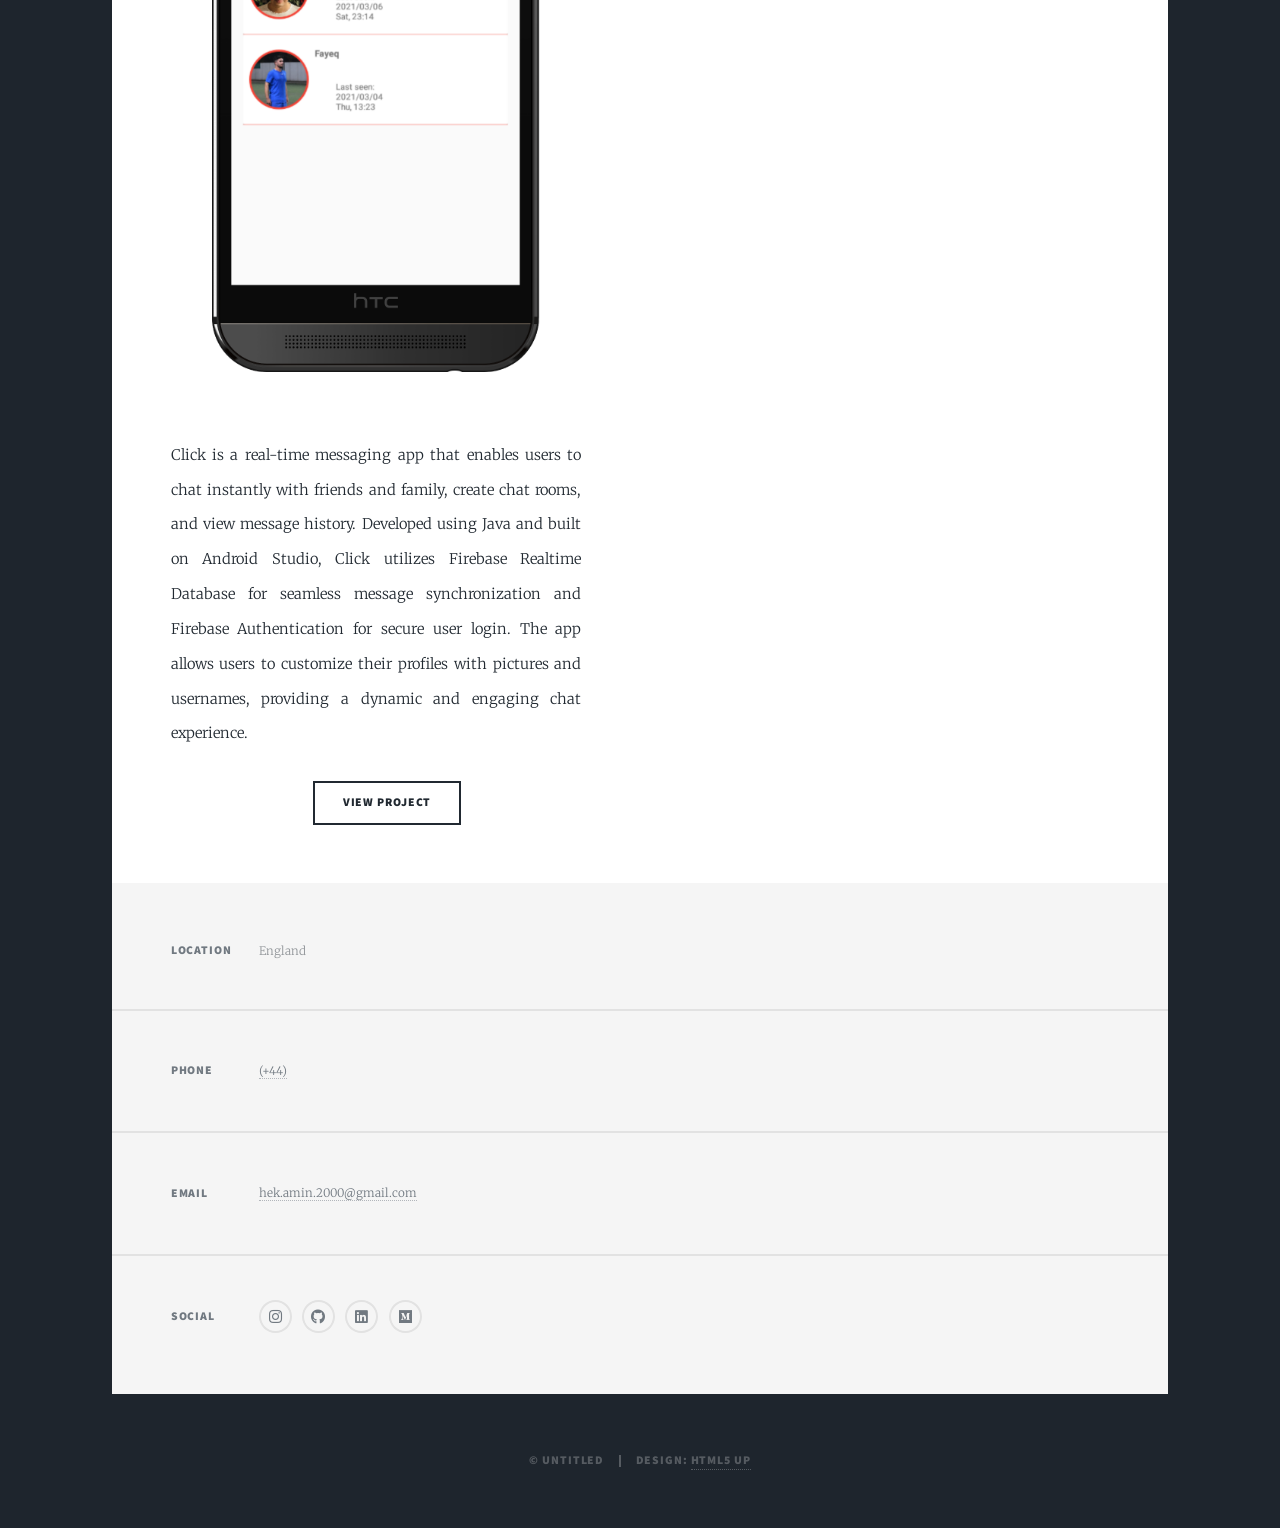
==== commit 16bf9513: "added 4 software designs and architecture certificates" ====
--- a/index.html
+++ b/index.html
@@ -42,8 +42,8 @@
 						</ul>
 						<ul class="icons">
 							<li><a href="https://www.instagram.com/hekmatullahamin/" class="icon brands fa-instagram"><span class="label">Instagram</span></a></li>
-							<li><a href="https://github.com/HekmatullahAmin?tab=repositories" class="icon brands fa-github"><span class="label">GitHub</span></a></li>
-							<li><a href="www.linkedin.com/in/hekmatullah-amin-713a5b244" class="icon brands fa-linkedin"><span class="label">LinkedIn</span></a></li>
+							<li><a href="https://github.com/HekmatullahAmin" class="icon brands fa-github"><span class="label">GitHub</span></a></li>
+							<li><a href="https://www.linkedin.com/in/hekmatullah-amin-713a5b244/" class="icon brands fa-linkedin"><span class="label">LinkedIn</span></a></li>
 							<li><a href="https://medium.com/@hekmatullahaminullah2" class="icon brands fa-medium"><span class="label">Medium</span></a></li>
 						</ul>
 					</nav>
@@ -160,14 +160,15 @@
 							</section>
 							<section>
 								<h3>Email</h3>
-								<p><a href="#">hekmatullah_asmatullah@yahoo.com</a></p>
+								<p><a href="#">hek.amin.2000@gmail.com</a></p>
 							</section>
 							<section>
 								<h3>Social</h3>
 								<ul class="icons alt">
 									<li><a href="https://www.instagram.com/hekmatullahamin/" class="icon brands fa-instagram"><span class="label">Instagram</span></a></li>
-									<li><a href="https://github.com/HekmatullahAmin?tab=repositories" class="icon brands fa-github"><span class="label">GitHub</span></a></li>
-									<li><a href="www.linkedin.com/in/hekmatullah-amin-713a5b244" class="icon brands fa-linkedin"><span class="label">LinkedIn</span></a></li>
+									<li><a href="https://github.com/HekmatullahAmin" class="icon brands fa-github"><span class="label">GitHub</span></a></li>
+									<li><a href="https://www.linkedin.com/in/hekmatullah-amin-713a5b244/" class="icon brands fa-linkedin"><span class="label">LinkedIn</span></a></li>
+									<li><a href="https://medium.com/@hekmatullahaminullah2" class="icon brands fa-medium"><span class="label">Medium</span></a></li>
 								</ul>
 							</section>
 						</section>
--- a/assets/css/main.css
+++ b/assets/css/main.css
@@ -3929,6 +3929,21 @@
 
 			}
 
+			/* Fix certificate bullet alignment */
+			#main > .posts article ul {
+				text-align: left;
+				list-style-position: outside;
+				padding-left: 1.5rem;
+			}
+
+			#main > .posts article ul li {
+				text-align: left;
+			}
+
+			#main > .posts article h4 {
+				text-align: left;
+			}
+
 		@media screen and (max-width: 736px) {
 
 			#main > * {
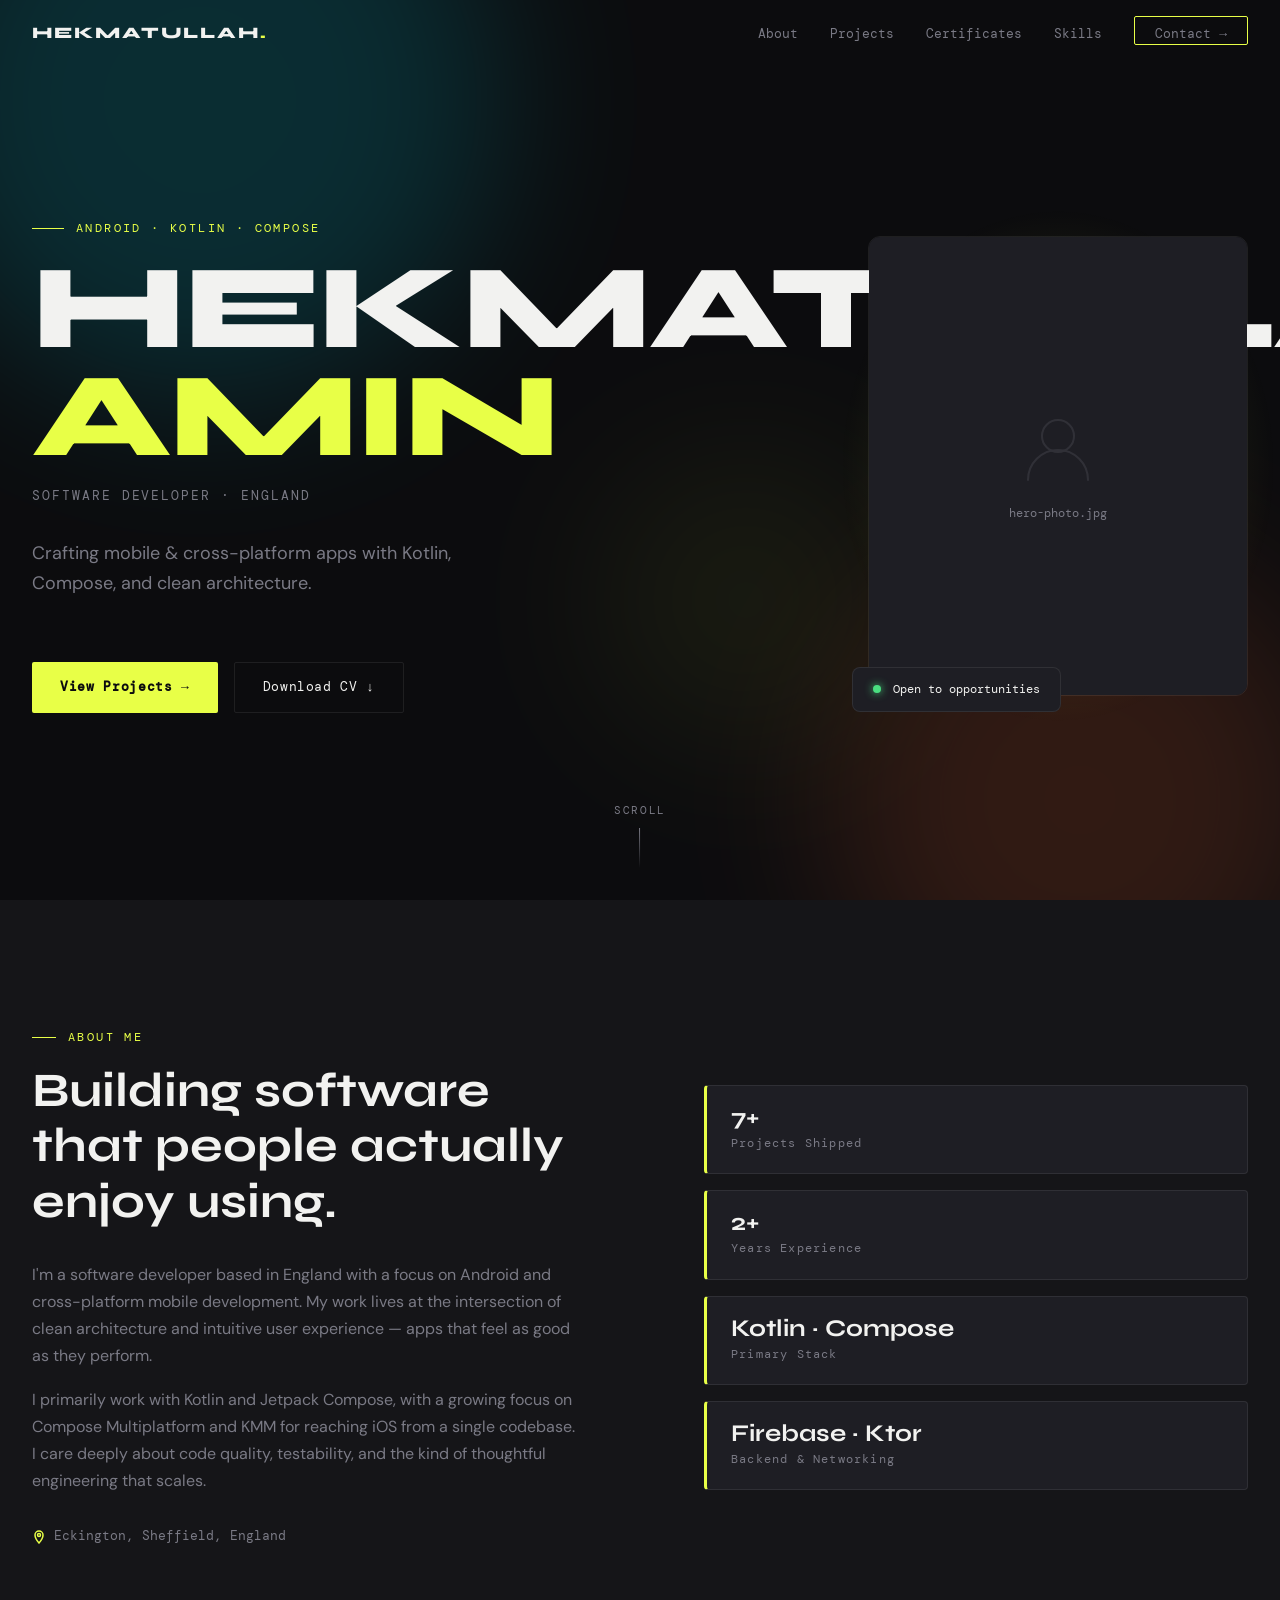
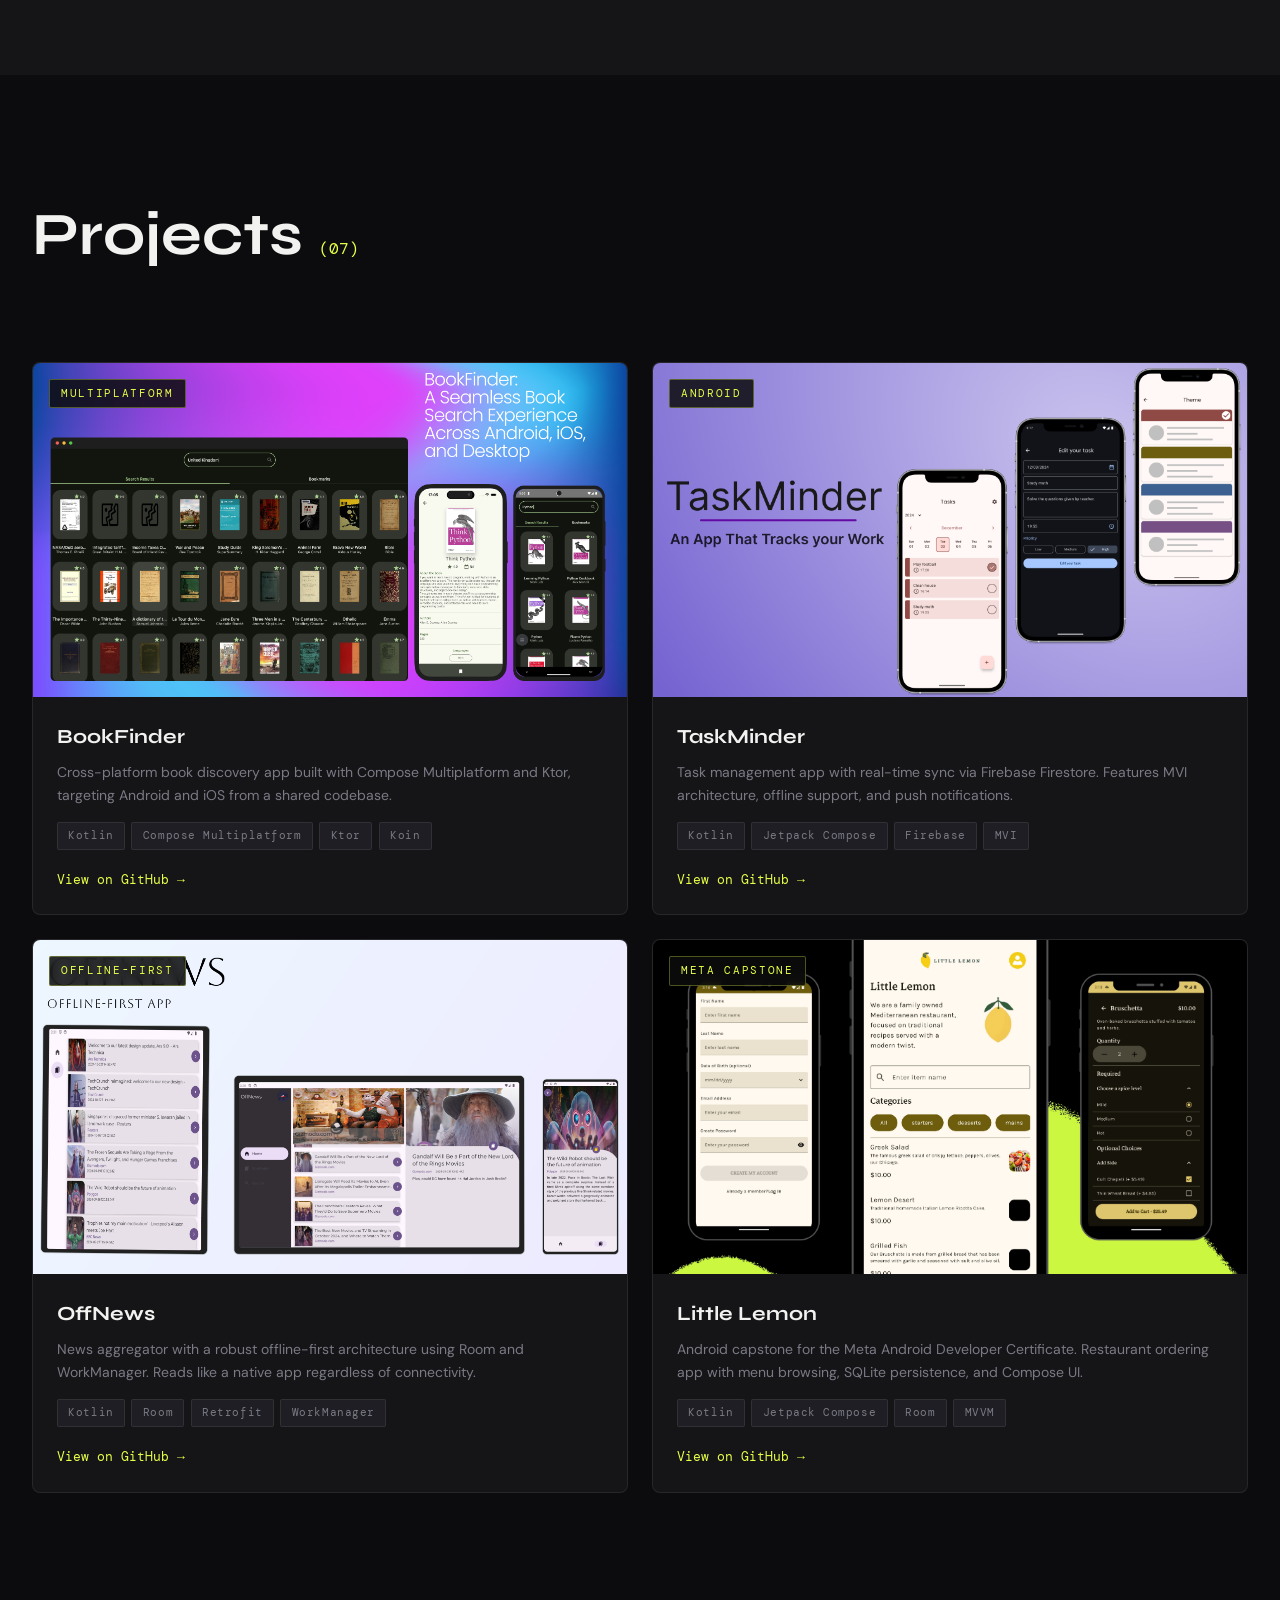
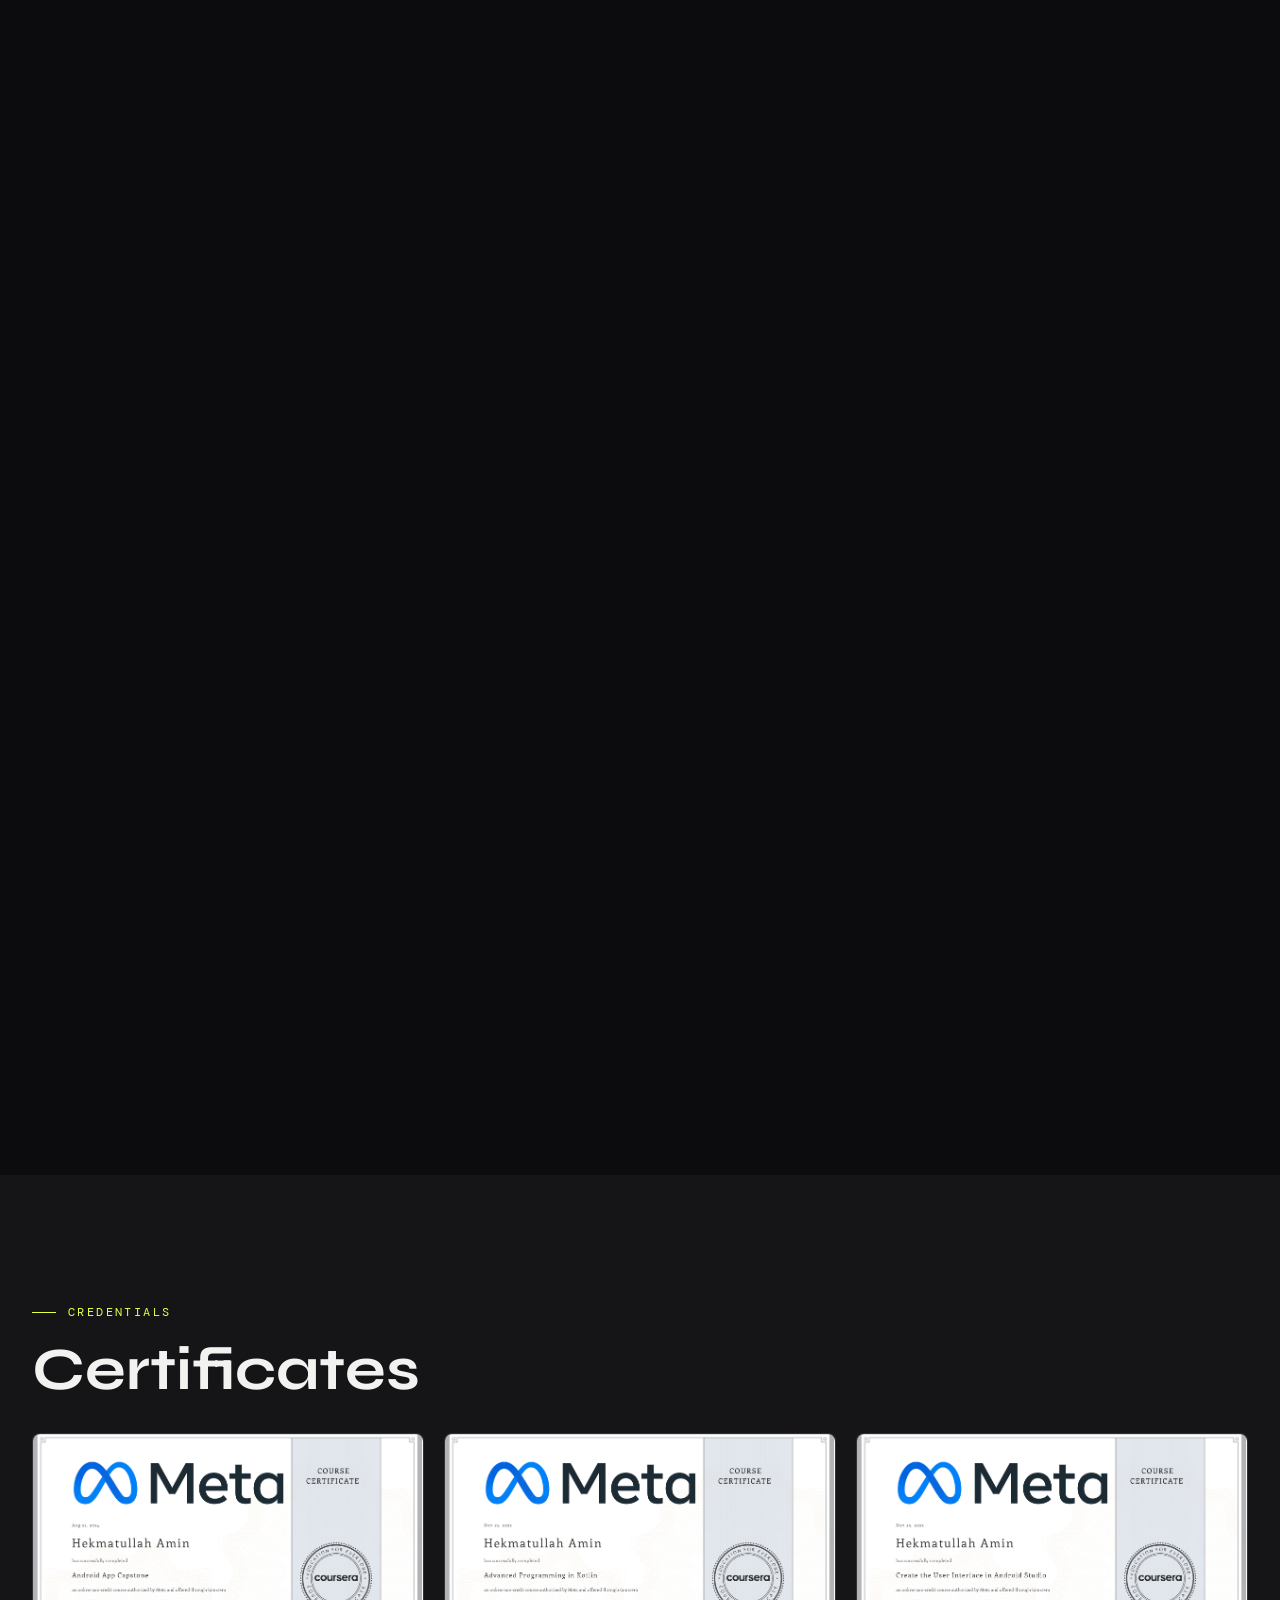
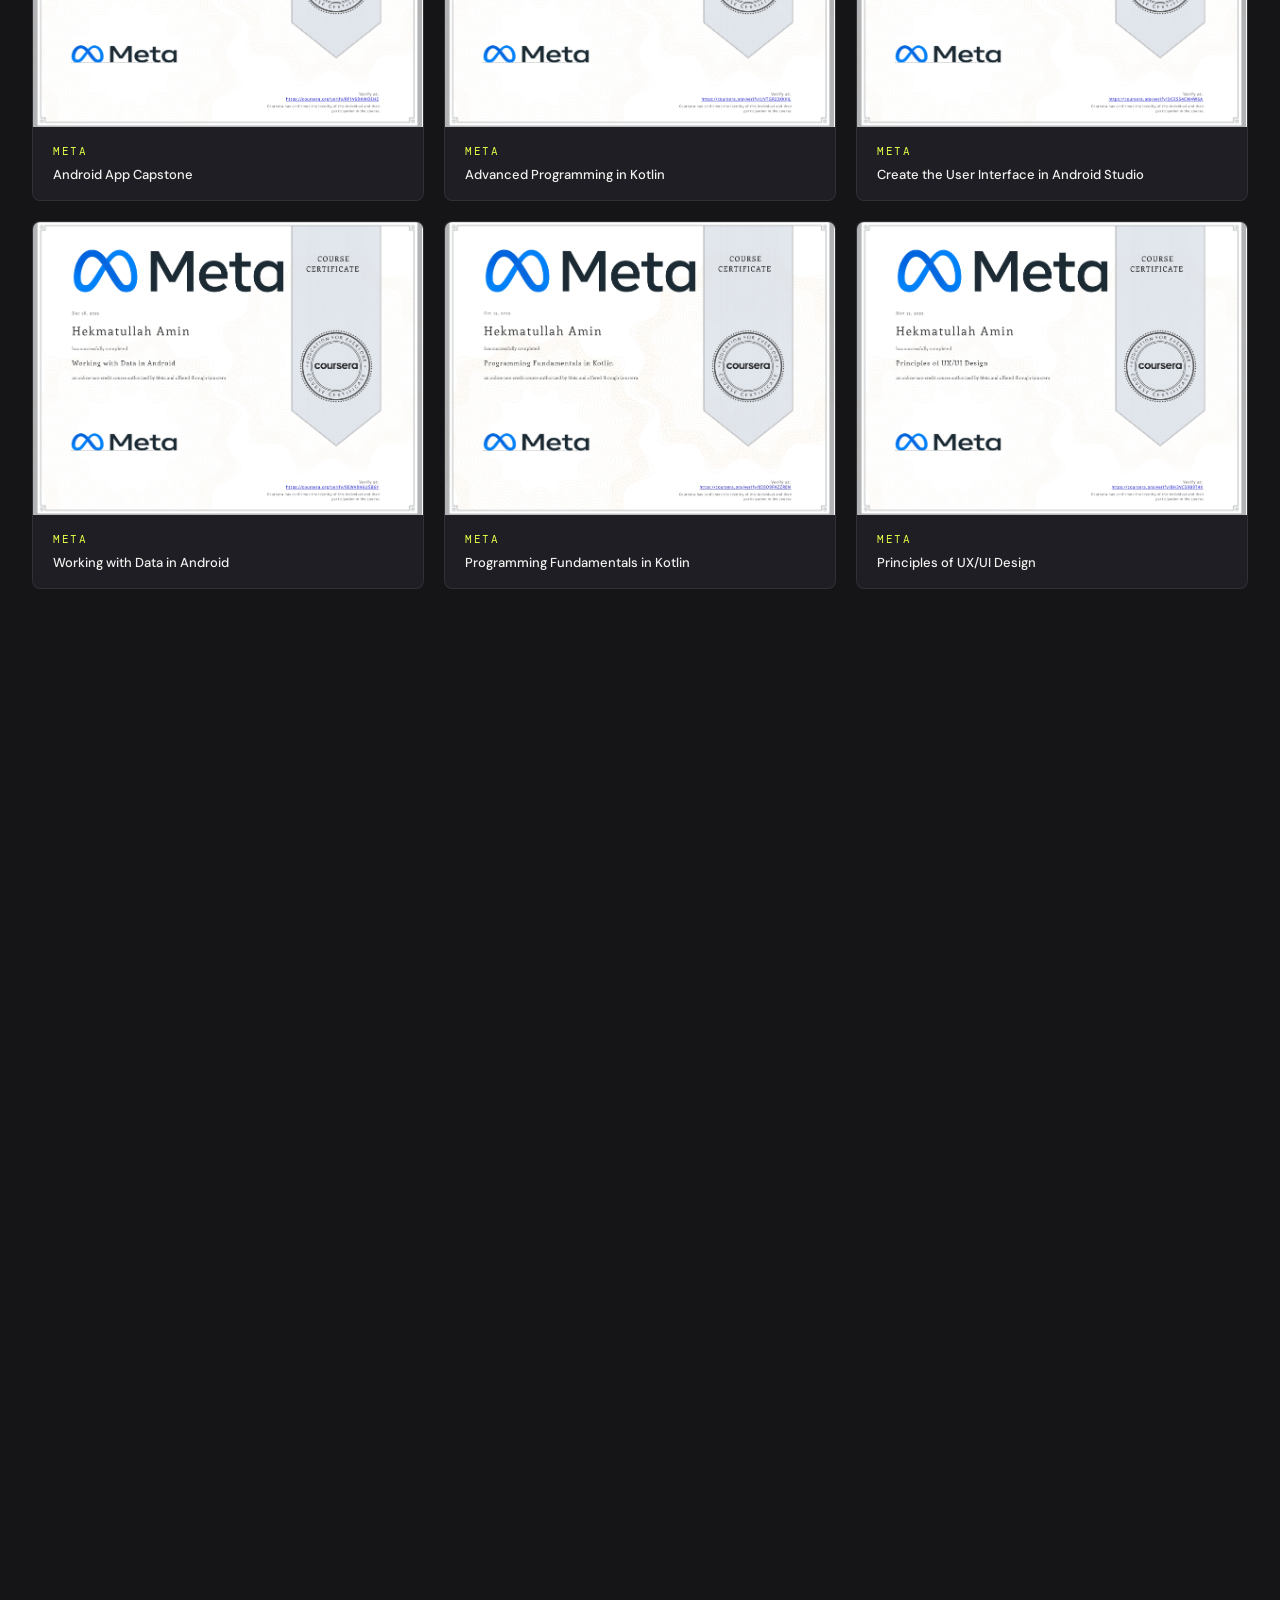
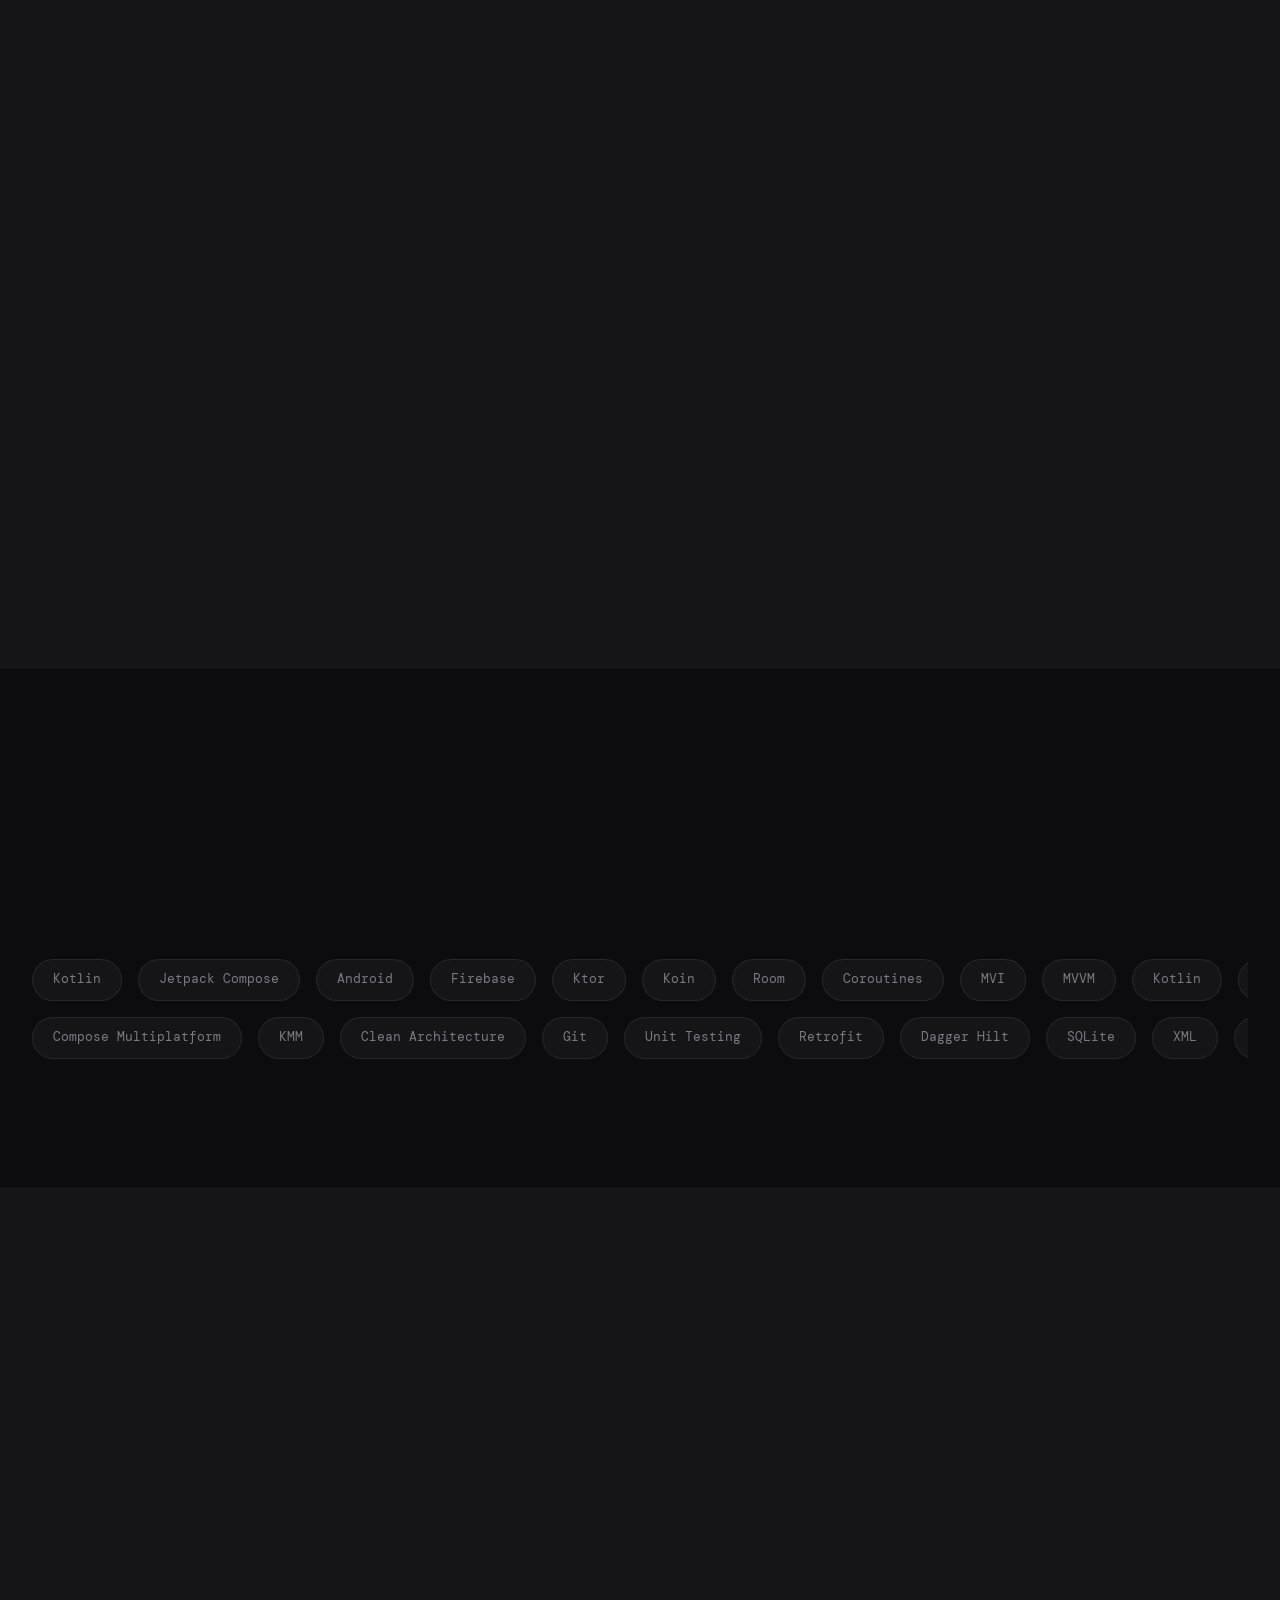
==== commit 19cc76a5: "Portfolio redesign: replace HTML5 UP template with custom dark editorial site Full rebuild using van" ====
--- a/index.html
+++ b/index.html
@@ -1,194 +1,648 @@
-<!DOCTYPE HTML>
-<!--
-	Massively by HTML5 UP
-	html5up.net | @ajlkn
-	Free for personal and commercial use under the CCA 3.0 license (html5up.net/license)
--->
-<html>
-	<head>
-		<title>HekmatullahAminPortfolio</title>
-		<meta charset="utf-8" />
-		<meta name="viewport" content="width=device-width, initial-scale=1, user-scalable=no" />
-		<link rel="stylesheet" href="assets/css/main.css" />
-		<noscript><link rel="stylesheet" href="assets/css/noscript.css" /></noscript>
-	</head>
-	<body class="is-preload">
-
-		<!-- Wrapper -->
-			<div id="wrapper" class="fade-in">
-
-				<!-- Intro -->
-					<div id="intro">
-						<h1>Hekmatullah Amin<br />
-						Software Developer</h1>
-						<p>Step into my world of software development. From coding languages to version control, here's what I bring to the table.
-							 <!-- <a href="https://twitter.com/ajlkn">@ajlkn</a> for <a href="https://html5up.net">HTML5 UP</a><br />
-						and released for free under the <a href="https://html5up.net/license">Creative Commons license</a>.</p> -->
-						<ul class="actions">
-							<li><a href="#header" class="button icon solid solo fa-arrow-down scrolly">Continue</a></li>
-						</ul>
-					</div>
-
-				<!-- Header -->
-					<header id="header">
-						<a href="index.html" class="logo">Hekmatullah Amin</a>
-					</header>
-
-				<!-- Nav -->
-					<nav id="nav">
-						<ul class="links">
-							<li class="active"><a href="index.html">Projects</a></li>
-							<li><a href="generic.html">Certificates</a></li>
-						</ul>
-						<ul class="icons">
-							<li><a href="https://www.instagram.com/hekmatullahamin/" class="icon brands fa-instagram"><span class="label">Instagram</span></a></li>
-							<li><a href="https://github.com/HekmatullahAmin" class="icon brands fa-github"><span class="label">GitHub</span></a></li>
-							<li><a href="https://www.linkedin.com/in/hekmatullah-amin-713a5b244/" class="icon brands fa-linkedin"><span class="label">LinkedIn</span></a></li>
-							<li><a href="https://medium.com/@hekmatullahaminullah2" class="icon brands fa-medium"><span class="label">Medium</span></a></li>
-						</ul>
-					</nav>
-
-				<!-- Main -->
-					<div id="main">
-
-						<!-- Featured Post -->
-						<article class="post featured">
-							<header class="major">
-								<!-- <span class="date">April 25, 2017</span> -->
-								<h2><a href="https://github.com/HekmatullahAmin/BookFinder">BookFinder</a></h2>
-								<p>BookFinder is a Compose Multiplatform application enabling users to search for books and mark them as favorites. Designed for Android, iOS, and desktop, it showcases the power of modern multiplatform development with features like cross-platform compatibility and a user-friendly interface. The app employs advanced development practices such as the Model-View-Intent (MVI) design pattern, and tools like Ktor and Koin. It also features KDoc documentation for easy codebase navigation.</p>
-							</header>
-							<a href="https://github.com/HekmatullahAmin/BookFinder" class="image main"><img src="images/BookFinder.png" alt="" /></a>
-							<ul class="actions special">
-								<li><a href="https://github.com/HekmatullahAmin/BookFinder" class="button large">View Project</a></li>
-							</ul>
-						</article>
-						
-						<article class="post featured">
-							<header class="major" style="text-align: left;">
-								<!-- <span class="date">December 21, 2024</span> -->
-								<h2 style="text-align: center;"><a href="https://github.com/HekmatullahAmin/TaskMinder">TaskMinder</a></h2>
-								<p>TaskMinder is an advanced Android to-do list application designed to streamline task management while showcasing modern Android development practices. Users can create, edit, prioritize, and complete tasks, assign due dates, and set reminders to stay organized and productive. The app offers eight customizable themes (four color palettes in both light and dark modes) and seamless navigation for an intuitive user experience.</p>
-								<ul>
-									<p>Built using Kotlin and Jetpack Compose, TaskMinder employs Firebase services for robust functionality:</p>
-									<li>Authentication: Secure user sign-ins with support for anonymous and email/password login, including account linking.</li>
-									<li>Cloud Firestore: Real-time task synchronization across devices.</li>
-									<li>Crashlytics: Continuous monitoring for app stability and crash reporting.</li>
-									<li>Performance Monitoring: Four custom traces measure the efficiency of key operations, such as task saving and account linking.</li>
-									<li>Remote Config: Dynamic updates to app settings, including feature toggles for alert visibility.</li>
-								</ul>
-								<p>Adhering to Clean Architecture, the app is designed for scalability, maintainability, and testability. TaskMinder incorporates instrumentation tests, and robust exception handling, ensuring reliability and performance. </p>
-							</header>
-							<a href="https://github.com/HekmatullahAmin/TaskMinder" class="image main"><img src="images/TaskMinder.png" alt="" /></a>
-							<ul class="actions special">
-								<li><a href="https://github.com/HekmatullahAmin/TaskMinder" class="button large">View Project</a></li>
-							</ul>
-						</article>				
-
-						<article class="post featured">
-							<header class="major">
-								<!-- <span class="date">April 25, 2017</span> -->
-								<h2><a href="https://github.com/HekmatullahAmin/OffNews">OffNews</a></h2>
-								<p>OffNews is an Android news application built with an offline-first approach, allowing users to browse and read articles without an internet connection by caching content locally. The app automatically syncs new articles and bookmarks once a connection is restored, ensuring a seamless reading experience both online and offline. It features adaptive layouts for various screen sizes, including phones, tablets, and foldables, and allows users to bookmark articles for later reading. OffNews is developed using Kotlin, Jetpack Compose for the UI, Room for local storage, Retrofit for network requests, and Dagger Hilt for dependency injection, following Clean Architecture principles to ensure scalability and maintainability.
-							</header>
-							<a href="https://github.com/HekmatullahAmin/OffNews" class="image main"><img src="images/offnews_app.png" alt="" /></a>
-							<ul class="actions special">
-								<li><a href="https://github.com/HekmatullahAmin/OffNews" class="button large">View Project</a></li>
-							</ul>
-						</article>
-
-						<article class="post featured">
-							<header class="major">
-								<!-- <span class="date">April 25, 2017</span> -->
-								<h2><a href="https://github.com/HekmatullahAmin/little-lemon">Little Lemon</a></h2>
-								<p>LittleLemonApp is an advanced Android application developed as part of the Coursera "Meta Android Developer Professional Certificate" Capstone project. It provides users with the ability to create accounts, browse and select menu items, add them to a cart, and complete orders with customizable delivery and payment options. The app also includes features for user profile management and theme customization, supporting Light, Dark, and Dynamic themes. Developed using Kotlin and SQLite, with Jetpack Compose for a modern UI, Room for local database management, and Retrofit for network requests, the app follows Clean Architecture principles for scalability and maintainability. Additionally, it incorporates unit tests and instrumentation tests to ensure functionality and UI performance.
-							</header>
-							<a href="https://github.com/HekmatullahAmin/little-lemon" class="image main"><img src="images/LittleLemon.jpg" alt="" /></a>
-							<ul class="actions special">
-								<li><a href="https://github.com/HekmatullahAmin/little-lemon" class="button large">View Project</a></li>
-							</ul>
-						</article>
-
-						<!-- Posts -->
-							<section class="posts">
-								<article>
-									<header>
-										<!-- <span class="date">April 24, 2017</span> -->
-										<h2><a href="https://github.com/HekmatullahAmin/ToMe">ToMe<br />
-											Budget control, Schedule</a></h2>
-									</header>
-									<a href="https://github.com/HekmatullahAmin/ToMe" class="image fit"><img src="images/tome.png" alt="" /></a>
-									<p>ToMe is an Android application designed to enhance personal organization and financial management. It allows users to take and manage notes, set and receive reminders for important events, track financial transactions and budget with precision, and organize their weekly schedules. Built primarily with Java and SQLite for robust data handling.<br />
-									<ul class="actions special">
-										<li><a href="https://github.com/HekmatullahAmin/ToMe" class="button">View Project</a></li>
-									</ul>
-								</article>
-								<article>
-									<header>
-										<!-- <span class="date">April 24, 2017</span> -->
-										<h2><a href="https://github.com/HekmatullahAmin/FriendHub">FriendHub</h2>
-									</header>
-									<a href="https://github.com/HekmatullahAmin/FriendHub" class="image fit"><img src="images/FriendHub.jpg" alt="" /></a>
-									<p>FriendHub is an Instagram-like social media app that enables users to share photos and videos, follow friends, and interact through likes and comments. Developed using Kotlin, the app leverages Cloud Firestore for backend data management and Firebase Authentication for secure user login. Following the MVVM architecture pattern, FriendHub ensures a clean, scalable codebase. Users can also customize their profiles, send friend requests, and engage with their network seamlessly. The app is built using Android Studio and XML for its UI design, offering a modern, user-friendly experience.</p>
-									<ul class="actions special">
-										<li><a href="https://github.com/HekmatullahAmin/FriendHub" class="button">View Project</a></li>
-									</ul>
-								</article>							
-								<article>
-									<header>
-										<h2><a href="https://github.com/HekmatullahAmin/Click">Click</h2>
-									</header>
-									<a href="https://github.com/HekmatullahAmin/Click" class="image fit"><img src="images/click_chat.png" alt="" /></a>
-									<p>Click is a real-time messaging app that enables users to chat instantly with friends and family, create chat rooms, and view message history. Developed using Java and built on Android Studio, Click utilizes Firebase Realtime Database for seamless message synchronization and Firebase Authentication for secure user login. The app allows users to customize their profiles with pictures and usernames, providing a dynamic and engaging chat experience.</p>
-									<ul class="actions special">
-										<li><a href="https://github.com/HekmatullahAmin/Click" class="button">View Project</a></li>
-									</ul>
-								</article>
-							</section>
-					</div>
-
-				<!-- Footer -->
-					<footer id="footer">
-						<section class="split contact">
-							<section class="alt">
-								<h3>Location</h3>
-								<p>England</p>
-							</section>
-							<section>
-								<h3>Phone</h3>
-								<p><a href="#">(+44) </a></p>
-							</section>
-							<section>
-								<h3>Email</h3>
-								<p><a href="#">hek.amin.2000@gmail.com</a></p>
-							</section>
-							<section>
-								<h3>Social</h3>
-								<ul class="icons alt">
-									<li><a href="https://www.instagram.com/hekmatullahamin/" class="icon brands fa-instagram"><span class="label">Instagram</span></a></li>
-									<li><a href="https://github.com/HekmatullahAmin" class="icon brands fa-github"><span class="label">GitHub</span></a></li>
-									<li><a href="https://www.linkedin.com/in/hekmatullah-amin-713a5b244/" class="icon brands fa-linkedin"><span class="label">LinkedIn</span></a></li>
-									<li><a href="https://medium.com/@hekmatullahaminullah2" class="icon brands fa-medium"><span class="label">Medium</span></a></li>
-								</ul>
-							</section>
-						</section>
-					</footer>
-
-				<!-- Copyright -->
-					<div id="copyright">
-						<ul><li>&copy; Untitled</li><li>Design: <a href="https://html5up.net">HTML5 UP</a></li></ul>
-					</div>
-
-			</div>
-
-		<!-- Scripts -->
-			<script src="assets/js/jquery.min.js"></script>
-			<script src="assets/js/jquery.scrollex.min.js"></script>
-			<script src="assets/js/jquery.scrolly.min.js"></script>
-			<script src="assets/js/browser.min.js"></script>
-			<script src="assets/js/breakpoints.min.js"></script>
-			<script src="assets/js/util.js"></script>
-			<script src="assets/js/main.js"></script>
-
-	</body>
-</html>+<!DOCTYPE html>
+<html lang="en">
+<head>
+  <meta charset="UTF-8" />
+  <meta name="viewport" content="width=device-width, initial-scale=1.0" />
+  <meta name="description" content="Hekmatullah Amin — Android & Kotlin developer based in Sheffield, England. Building mobile and cross-platform apps with Jetpack Compose and clean architecture." />
+  <title>Hekmatullah Amin — Android Developer</title>
+
+  <!-- Fonts preconnect -->
+  <link rel="preconnect" href="https://fonts.googleapis.com" />
+  <link rel="preconnect" href="https://fonts.gstatic.com" crossorigin />
+  <link href="https://fonts.googleapis.com/css2?family=Syne:wght@700;800&family=DM+Sans:wght@400;500&family=DM+Mono:wght@400&display=swap" rel="stylesheet" />
+
+  <link rel="stylesheet" href="style.css" />
+</head>
+<body>
+
+  <!-- ============================================================
+       NAVIGATION
+       ============================================================ -->
+  <nav class="nav" id="nav">
+    <a href="#hero" class="nav-logo">Hekmatullah<span>.</span></a>
+
+    <ul class="nav-links" id="nav-links">
+      <li><a href="#about">About</a></li>
+      <li><a href="#projects">Projects</a></li>
+      <li><a href="#certificates">Certificates</a></li>
+      <li><a href="#skills">Skills</a></li>
+      <li><a href="#contact" class="nav-cta">Contact →</a></li>
+    </ul>
+
+    <button class="nav-toggle" id="nav-toggle" aria-label="Toggle menu">
+      <span></span>
+      <span></span>
+      <span></span>
+    </button>
+  </nav>
+
+  <!-- ============================================================
+       HERO
+       ============================================================ -->
+  <section id="hero">
+    <!-- Ambient background -->
+    <div class="hero-bg">
+      <div class="hero-orb hero-orb-1"></div>
+      <div class="hero-orb hero-orb-2"></div>
+      <div class="hero-orb hero-orb-3"></div>
+    </div>
+
+    <div class="hero-inner">
+      <!-- Text content -->
+      <div class="hero-content">
+        <p class="hero-eyebrow">Android · Kotlin · Compose</p>
+        <h1 class="hero-name">
+          Hekmatullah
+          <span class="line-accent">Amin</span>
+        </h1>
+        <p class="hero-sub">Software Developer · England</p>
+        <p class="hero-descriptor">
+          Crafting mobile &amp; cross-platform apps with Kotlin,
+          Compose, and clean architecture.
+        </p>
+        <div class="hero-ctas">
+          <a href="#projects" class="btn-primary">View Projects →</a>
+          <a href="assets/CV.pdf" class="btn-outline" download>Download CV ↓</a>
+        </div>
+      </div>
+
+      <!-- Photo -->
+      <div class="hero-visual">
+        <div class="hero-glow"></div>
+        <div class="hero-photo-wrap">
+          <!-- Replace with real photo: images/hero-photo.jpg -->
+          <div class="hero-photo-placeholder">
+            <svg width="80" height="80" viewBox="0 0 80 80" fill="none" xmlns="http://www.w3.org/2000/svg">
+              <circle cx="40" cy="28" r="16" stroke="#7A7A85" stroke-width="2"/>
+              <path d="M10 72c0-16.569 13.431-30 30-30s30 13.431 30 30" stroke="#7A7A85" stroke-width="2" stroke-linecap="round"/>
+            </svg>
+            <span>hero-photo.jpg</span>
+          </div>
+        </div>
+        <div class="hero-badge">
+          <div class="hero-badge-dot"></div>
+          <span class="hero-badge-text">Open to opportunities</span>
+        </div>
+      </div>
+    </div>
+
+    <div class="hero-scroll-hint">Scroll</div>
+  </section>
+
+  <!-- ============================================================
+       ABOUT
+       ============================================================ -->
+  <section id="about" class="section">
+    <div class="section-inner">
+      <div class="about-grid">
+        <!-- Text -->
+        <div class="reveal">
+          <p class="section-label">About Me</p>
+          <h2 class="about-heading">Building software that people actually enjoy using.</h2>
+          <p class="about-text">
+            I'm a software developer based in England with a focus on Android and
+            cross-platform mobile development. My work lives at the intersection of
+            clean architecture and intuitive user experience — apps that feel as good
+            as they perform.
+          </p>
+          <p class="about-text">
+            I primarily work with Kotlin and Jetpack Compose, with a growing focus on
+            Compose Multiplatform and KMM for reaching iOS from a single codebase.
+            I care deeply about code quality, testability, and the kind of thoughtful
+            engineering that scales.
+          </p>
+          <div class="about-location">
+            <svg width="14" height="14" viewBox="0 0 14 14" fill="none" xmlns="http://www.w3.org/2000/svg" aria-hidden="true">
+              <path d="M7 1C4.791 1 3 2.791 3 5c0 3.5 4 8 4 8s4-4.5 4-8c0-2.209-1.791-4-4-4z" stroke="currentColor" stroke-width="1.5"/>
+              <circle cx="7" cy="5" r="1.5" stroke="currentColor" stroke-width="1.5"/>
+            </svg>
+            Eckington, Sheffield, England
+          </div>
+        </div>
+
+        <!-- Stats -->
+        <div class="about-stats">
+          <div class="stat-pill">
+            <div class="stat-pill-value">7+</div>
+            <div class="stat-pill-label">Projects Shipped</div>
+          </div>
+          <div class="stat-pill">
+            <div class="stat-pill-value">2+</div>
+            <div class="stat-pill-label">Years Experience</div>
+          </div>
+          <div class="stat-pill">
+            <div class="stat-pill-value">Kotlin · Compose</div>
+            <div class="stat-pill-label">Primary Stack</div>
+          </div>
+          <div class="stat-pill">
+            <div class="stat-pill-value">Firebase · Ktor</div>
+            <div class="stat-pill-label">Backend &amp; Networking</div>
+          </div>
+        </div>
+      </div>
+    </div>
+  </section>
+
+  <!-- ============================================================
+       PROJECTS
+       ============================================================ -->
+  <section id="projects" class="section">
+    <div class="section-inner">
+      <div class="projects-header reveal">
+        <h2 class="section-heading">Projects</h2>
+        <span class="projects-count">(07)</span>
+      </div>
+
+      <div class="projects-grid">
+
+        <!-- BookFinder -->
+        <article class="project-card reveal">
+          <div class="project-image-wrap">
+            <img src="images/BookFinder.png" alt="BookFinder app screenshot" loading="lazy" />
+            <span class="project-category">Multiplatform</span>
+          </div>
+          <div class="project-body">
+            <h3 class="project-name">BookFinder</h3>
+            <p class="project-desc">
+              Cross-platform book discovery app built with Compose Multiplatform
+              and Ktor, targeting Android and iOS from a shared codebase.
+            </p>
+            <div class="project-tags">
+              <span class="tag">Kotlin</span>
+              <span class="tag">Compose Multiplatform</span>
+              <span class="tag">Ktor</span>
+              <span class="tag">Koin</span>
+            </div>
+            <a href="https://github.com/HekmatullahAmin/BookFinder" class="project-link" target="_blank" rel="noopener">
+              View on GitHub →
+            </a>
+          </div>
+        </article>
+
+        <!-- TaskMinder -->
+        <article class="project-card reveal">
+          <div class="project-image-wrap">
+            <img src="images/TaskMinder.png" alt="TaskMinder app screenshot" loading="lazy" />
+            <span class="project-category">Android</span>
+          </div>
+          <div class="project-body">
+            <h3 class="project-name">TaskMinder</h3>
+            <p class="project-desc">
+              Task management app with real-time sync via Firebase Firestore.
+              Features MVI architecture, offline support, and push notifications.
+            </p>
+            <div class="project-tags">
+              <span class="tag">Kotlin</span>
+              <span class="tag">Jetpack Compose</span>
+              <span class="tag">Firebase</span>
+              <span class="tag">MVI</span>
+            </div>
+            <a href="https://github.com/HekmatullahAmin/TaskMinder" class="project-link" target="_blank" rel="noopener">
+              View on GitHub →
+            </a>
+          </div>
+        </article>
+
+        <!-- OffNews -->
+        <article class="project-card reveal">
+          <div class="project-image-wrap">
+            <img src="images/offnews_app.png" alt="OffNews app screenshot" loading="lazy" />
+            <span class="project-category">Offline-First</span>
+          </div>
+          <div class="project-body">
+            <h3 class="project-name">OffNews</h3>
+            <p class="project-desc">
+              News aggregator with a robust offline-first architecture using Room
+              and WorkManager. Reads like a native app regardless of connectivity.
+            </p>
+            <div class="project-tags">
+              <span class="tag">Kotlin</span>
+              <span class="tag">Room</span>
+              <span class="tag">Retrofit</span>
+              <span class="tag">WorkManager</span>
+            </div>
+            <a href="https://github.com/HekmatullahAmin/OffNews" class="project-link" target="_blank" rel="noopener">
+              View on GitHub →
+            </a>
+          </div>
+        </article>
+
+        <!-- Little Lemon -->
+        <article class="project-card reveal">
+          <div class="project-image-wrap">
+            <img src="images/LittleLemon.jpg" alt="Little Lemon restaurant app screenshot" loading="lazy" />
+            <span class="project-category">Meta Capstone</span>
+          </div>
+          <div class="project-body">
+            <h3 class="project-name">Little Lemon</h3>
+            <p class="project-desc">
+              Android capstone for the Meta Android Developer Certificate.
+              Restaurant ordering app with menu browsing, SQLite persistence, and Compose UI.
+            </p>
+            <div class="project-tags">
+              <span class="tag">Kotlin</span>
+              <span class="tag">Jetpack Compose</span>
+              <span class="tag">Room</span>
+              <span class="tag">MVVM</span>
+            </div>
+            <a href="https://github.com/HekmatullahAmin/little-lemon" class="project-link" target="_blank" rel="noopener">
+              View on GitHub →
+            </a>
+          </div>
+        </article>
+
+        <!-- ToMe -->
+        <article class="project-card reveal">
+          <div class="project-image-wrap">
+            <img src="images/tome.png" alt="ToMe budget and schedule app screenshot" loading="lazy" />
+            <span class="project-category">Android</span>
+          </div>
+          <div class="project-body">
+            <h3 class="project-name">ToMe</h3>
+            <p class="project-desc">
+              Personal finance and scheduling app. Tracks budgets, income,
+              and upcoming events in one clean Compose interface.
+            </p>
+            <div class="project-tags">
+              <span class="tag">Kotlin</span>
+              <span class="tag">Jetpack Compose</span>
+              <span class="tag">Room</span>
+              <span class="tag">Clean Architecture</span>
+            </div>
+            <a href="https://github.com/HekmatullahAmin/ToMe" class="project-link" target="_blank" rel="noopener">
+              View on GitHub →
+            </a>
+          </div>
+        </article>
+
+        <!-- FriendHub -->
+        <article class="project-card reveal">
+          <div class="project-image-wrap">
+            <img src="images/FriendHub.jpg" alt="FriendHub social media app screenshot" loading="lazy" />
+            <span class="project-category">Social</span>
+          </div>
+          <div class="project-body">
+            <h3 class="project-name">FriendHub</h3>
+            <p class="project-desc">
+              Social networking app with user profiles, posts, and follows.
+              Built on Firebase with Dagger Hilt and MVVM architecture.
+            </p>
+            <div class="project-tags">
+              <span class="tag">Kotlin</span>
+              <span class="tag">Firebase</span>
+              <span class="tag">Dagger Hilt</span>
+              <span class="tag">MVVM</span>
+            </div>
+            <a href="https://github.com/HekmatullahAmin/FriendHub" class="project-link" target="_blank" rel="noopener">
+              View on GitHub →
+            </a>
+          </div>
+        </article>
+
+        <!-- Click -->
+        <article class="project-card reveal">
+          <div class="project-image-wrap">
+            <img src="images/click_chat.png" alt="Click real-time chat app screenshot" loading="lazy" />
+            <span class="project-category">Real-Time</span>
+          </div>
+          <div class="project-body">
+            <h3 class="project-name">Click</h3>
+            <p class="project-desc">
+              Real-time chat app powered by Firebase Realtime Database.
+              Supports one-on-one conversations, user presence, and image sharing.
+            </p>
+            <div class="project-tags">
+              <span class="tag">Kotlin</span>
+              <span class="tag">Firebase</span>
+              <span class="tag">Coroutines</span>
+              <span class="tag">XML</span>
+            </div>
+            <a href="https://github.com/HekmatullahAmin/Click" class="project-link" target="_blank" rel="noopener">
+              View on GitHub →
+            </a>
+          </div>
+        </article>
+
+      </div>
+    </div>
+  </section>
+
+  <!-- ============================================================
+       CERTIFICATES
+       ============================================================ -->
+  <section id="certificates" class="section">
+    <div class="section-inner">
+      <div class="reveal">
+        <p class="section-label">Credentials</p>
+        <h2 class="section-heading">Certificates</h2>
+      </div>
+
+      <div class="certs-grid">
+
+        <div class="cert-card reveal">
+          <div class="cert-image-wrap">
+            <img src="images/Meta-Android App Capstone.jpg" alt="Meta Android App Capstone certificate" loading="lazy" />
+          </div>
+          <div class="cert-body">
+            <p class="cert-issuer">Meta</p>
+            <p class="cert-name">Android App Capstone</p>
+          </div>
+        </div>
+
+        <div class="cert-card reveal">
+          <div class="cert-image-wrap">
+            <img src="images/Meta-Advanced Programming in Kotlin.jpg" alt="Meta Advanced Programming in Kotlin certificate" loading="lazy" />
+          </div>
+          <div class="cert-body">
+            <p class="cert-issuer">Meta</p>
+            <p class="cert-name">Advanced Programming in Kotlin</p>
+          </div>
+        </div>
+
+        <div class="cert-card reveal">
+          <div class="cert-image-wrap">
+            <img src="images/Meta-Create the User Interface in Android Studio.jpg" alt="Meta Create the User Interface in Android Studio certificate" loading="lazy" />
+          </div>
+          <div class="cert-body">
+            <p class="cert-issuer">Meta</p>
+            <p class="cert-name">Create the User Interface in Android Studio</p>
+          </div>
+        </div>
+
+        <div class="cert-card reveal">
+          <div class="cert-image-wrap">
+            <img src="images/Meta-Working with Data in Android.jpg" alt="Meta Working with Data in Android certificate" loading="lazy" />
+          </div>
+          <div class="cert-body">
+            <p class="cert-issuer">Meta</p>
+            <p class="cert-name">Working with Data in Android</p>
+          </div>
+        </div>
+
+        <div class="cert-card reveal">
+          <div class="cert-image-wrap">
+            <img src="images/meta_programming_fundamentals_in_kotlin.jpg" alt="Meta Programming Fundamentals in Kotlin certificate" loading="lazy" />
+          </div>
+          <div class="cert-body">
+            <p class="cert-issuer">Meta</p>
+            <p class="cert-name">Programming Fundamentals in Kotlin</p>
+          </div>
+        </div>
+
+        <div class="cert-card reveal">
+          <div class="cert-image-wrap">
+            <img src="images/meta_Principles of UX_UI design.jpg" alt="Meta Principles of UX/UI Design certificate" loading="lazy" />
+          </div>
+          <div class="cert-body">
+            <p class="cert-issuer">Meta</p>
+            <p class="cert-name">Principles of UX/UI Design</p>
+          </div>
+        </div>
+
+        <div class="cert-card reveal">
+          <div class="cert-image-wrap">
+            <img src="images/meta-version control.png" alt="Meta Version Control certificate" loading="lazy" />
+          </div>
+          <div class="cert-body">
+            <p class="cert-issuer">Meta</p>
+            <p class="cert-name">Version Control</p>
+          </div>
+        </div>
+
+        <div class="cert-card reveal">
+          <div class="cert-image-wrap">
+            <img src="images/Google Play Store Listing Certificate.jpg" alt="Google Play Store Listing certificate" loading="lazy" />
+          </div>
+          <div class="cert-body">
+            <p class="cert-issuer">Google</p>
+            <p class="cert-name">Play Store Listing Certificate</p>
+          </div>
+        </div>
+
+        <div class="cert-card reveal">
+          <div class="cert-image-wrap">
+            <img src="images/SoftwareArchitectureFoundations.jpg" alt="Software Architecture Foundations certificate" loading="lazy" />
+          </div>
+          <div class="cert-body">
+            <p class="cert-issuer">LinkedIn Learning</p>
+            <p class="cert-name">Software Architecture Foundations</p>
+          </div>
+        </div>
+
+        <div class="cert-card reveal">
+          <div class="cert-image-wrap">
+            <img src="images/SoftwareDesignFromRequirementsToRelease.jpg" alt="Software Design: From Requirements to Release certificate" loading="lazy" />
+          </div>
+          <div class="cert-body">
+            <p class="cert-issuer">LinkedIn Learning</p>
+            <p class="cert-name">Software Design: From Requirements to Release</p>
+          </div>
+        </div>
+
+        <div class="cert-card reveal">
+          <div class="cert-image-wrap">
+            <img src="images/SoftwareDesignModelingWithUML.jpg" alt="Software Design: Modeling with UML certificate" loading="lazy" />
+          </div>
+          <div class="cert-body">
+            <p class="cert-issuer">LinkedIn Learning</p>
+            <p class="cert-name">Software Design: Modeling with UML</p>
+          </div>
+        </div>
+
+        <div class="cert-card reveal">
+          <div class="cert-image-wrap">
+            <img src="images/ProgrammingFoundationsDesignPatterns.jpg" alt="Programming Foundations: Design Patterns certificate" loading="lazy" />
+          </div>
+          <div class="cert-body">
+            <p class="cert-issuer">LinkedIn Learning</p>
+            <p class="cert-name">Programming Foundations: Design Patterns</p>
+          </div>
+        </div>
+
+        <div class="cert-card reveal">
+          <div class="cert-image-wrap">
+            <img src="images/kotlin_development_masterclass.jpg" alt="Kotlin Development Masterclass certificate" loading="lazy" />
+          </div>
+          <div class="cert-body">
+            <p class="cert-issuer">Udemy</p>
+            <p class="cert-name">Kotlin Development Masterclass</p>
+          </div>
+        </div>
+
+        <div class="cert-card reveal">
+          <div class="cert-image-wrap">
+            <img src="images/android_firebase _firestore_masterclass.png" alt="Android Firebase Firestore Masterclass certificate" loading="lazy" />
+          </div>
+          <div class="cert-body">
+            <p class="cert-issuer">Udemy</p>
+            <p class="cert-name">Android Firebase &amp; Firestore Masterclass</p>
+          </div>
+        </div>
+
+        <div class="cert-card reveal">
+          <div class="cert-image-wrap">
+            <img src="images/android_and_java_developer_course_build_21_apps.jpg" alt="Android and Java Developer Course certificate" loading="lazy" />
+          </div>
+          <div class="cert-body">
+            <p class="cert-issuer">Udemy</p>
+            <p class="cert-name">Android &amp; Java Developer Course: Build 21 Apps</p>
+          </div>
+        </div>
+
+        <div class="cert-card reveal">
+          <div class="cert-image-wrap">
+            <img src="images/java_programming_masterclass.jpg" alt="Java Programming Masterclass certificate" loading="lazy" />
+          </div>
+          <div class="cert-body">
+            <p class="cert-issuer">Udemy</p>
+            <p class="cert-name">Java Programming Masterclass</p>
+          </div>
+        </div>
+
+        <div class="cert-card reveal">
+          <div class="cert-image-wrap">
+            <img src="images/git_and_github_guide.jpg" alt="Git and GitHub Guide certificate" loading="lazy" />
+          </div>
+          <div class="cert-body">
+            <p class="cert-issuer">Udemy</p>
+            <p class="cert-name">Git &amp; GitHub — The Complete Guide</p>
+          </div>
+        </div>
+
+        <div class="cert-card reveal">
+          <div class="cert-image-wrap">
+            <img src="images/introduction_to_android_mobile_application_development.jpg" alt="Introduction to Android Mobile App Development certificate" loading="lazy" />
+          </div>
+          <div class="cert-body">
+            <p class="cert-issuer">Coursera</p>
+            <p class="cert-name">Introduction to Android Mobile Application Development</p>
+          </div>
+        </div>
+
+      </div>
+    </div>
+  </section>
+
+  <!-- ============================================================
+       SKILLS
+       ============================================================ -->
+  <section id="skills" class="section">
+    <div class="section-inner">
+      <div class="skills-heading-wrap reveal">
+        <p class="section-label" style="justify-content: center;">Tech Stack</p>
+        <h2 class="section-heading" style="text-align: center;">Skills &amp; Tools</h2>
+      </div>
+    </div>
+
+    <div class="marquee-wrapper" id="marquee-wrapper">
+      <!-- Row 1: left to right -->
+      <div class="marquee-track marquee-track-1">
+        <span class="skill-pill">Kotlin</span>
+        <span class="skill-pill">Jetpack Compose</span>
+        <span class="skill-pill">Android</span>
+        <span class="skill-pill">Firebase</span>
+        <span class="skill-pill">Ktor</span>
+        <span class="skill-pill">Koin</span>
+        <span class="skill-pill">Room</span>
+        <span class="skill-pill">Coroutines</span>
+        <span class="skill-pill">MVI</span>
+        <span class="skill-pill">MVVM</span>
+        <!-- Duplicate for seamless loop -->
+        <span class="skill-pill">Kotlin</span>
+        <span class="skill-pill">Jetpack Compose</span>
+        <span class="skill-pill">Android</span>
+        <span class="skill-pill">Firebase</span>
+        <span class="skill-pill">Ktor</span>
+        <span class="skill-pill">Koin</span>
+        <span class="skill-pill">Room</span>
+        <span class="skill-pill">Coroutines</span>
+        <span class="skill-pill">MVI</span>
+        <span class="skill-pill">MVVM</span>
+      </div>
+
+      <!-- Row 2: right to left -->
+      <div class="marquee-track marquee-track-2">
+        <span class="skill-pill">Compose Multiplatform</span>
+        <span class="skill-pill">KMM</span>
+        <span class="skill-pill">Clean Architecture</span>
+        <span class="skill-pill">Git</span>
+        <span class="skill-pill">Unit Testing</span>
+        <span class="skill-pill">Retrofit</span>
+        <span class="skill-pill">Dagger Hilt</span>
+        <span class="skill-pill">SQLite</span>
+        <span class="skill-pill">XML</span>
+        <span class="skill-pill">REST APIs</span>
+        <!-- Duplicate for seamless loop -->
+        <span class="skill-pill">Compose Multiplatform</span>
+        <span class="skill-pill">KMM</span>
+        <span class="skill-pill">Clean Architecture</span>
+        <span class="skill-pill">Git</span>
+        <span class="skill-pill">Unit Testing</span>
+        <span class="skill-pill">Retrofit</span>
+        <span class="skill-pill">Dagger Hilt</span>
+        <span class="skill-pill">SQLite</span>
+        <span class="skill-pill">XML</span>
+        <span class="skill-pill">REST APIs</span>
+      </div>
+    </div>
+  </section>
+
+  <!-- ============================================================
+       CONTACT
+       ============================================================ -->
+  <section id="contact" class="section">
+    <div class="section-inner">
+      <div class="contact-inner">
+        <div class="reveal">
+          <p class="contact-eyebrow">Let's Work Together</p>
+          <h2 class="contact-heading">Got a project<br /><span>in mind?</span></h2>
+          <p class="contact-sub">I'm open to full-time roles, and interesting collaborations.</p>
+        </div>
+
+        <div class="reveal">
+          <a href="mailto:hek.amin.2000@gmail.com" class="contact-email-btn">
+            Send me an email →
+          </a>
+        </div>
+
+        <div class="social-links reveal">
+          <!-- GitHub -->
+          <a href="https://github.com/HekmatullahAmin" class="social-link" target="_blank" rel="noopener" aria-label="GitHub">
+            <svg viewBox="0 0 24 24" xmlns="http://www.w3.org/2000/svg">
+              <path d="M12 0C5.374 0 0 5.373 0 12c0 5.302 3.438 9.8 8.207 11.387.599.111.793-.261.793-.577v-2.234c-3.338.726-4.033-1.416-4.033-1.416-.546-1.387-1.333-1.756-1.333-1.756-1.089-.745.083-.729.083-.729 1.205.084 1.839 1.237 1.839 1.237 1.07 1.834 2.807 1.304 3.492.997.107-.775.418-1.305.762-1.604-2.665-.305-5.467-1.334-5.467-5.931 0-1.311.469-2.381 1.236-3.221-.124-.303-.535-1.524.117-3.176 0 0 1.008-.322 3.301 1.23A11.509 11.509 0 0112 5.803c1.02.005 2.047.138 3.006.404 2.291-1.552 3.297-1.23 3.297-1.23.653 1.653.242 2.874.118 3.176.77.84 1.235 1.911 1.235 3.221 0 4.609-2.807 5.624-5.479 5.921.43.372.823 1.102.823 2.222v3.293c0 .319.192.694.801.576C20.566 21.797 24 17.3 24 12c0-6.627-5.373-12-12-12z"/>
+            </svg>
+          </a>
+
+          <!-- LinkedIn -->
+          <a href="https://www.linkedin.com/in/hekmatullah-amin-713a5b244/" class="social-link" target="_blank" rel="noopener" aria-label="LinkedIn">
+            <svg viewBox="0 0 24 24" xmlns="http://www.w3.org/2000/svg">
+              <path d="M20.447 20.452h-3.554v-5.569c0-1.328-.027-3.037-1.852-3.037-1.853 0-2.136 1.445-2.136 2.939v5.667H9.351V9h3.414v1.561h.046c.477-.9 1.637-1.85 3.37-1.85 3.601 0 4.267 2.37 4.267 5.455v6.286zM5.337 7.433a2.062 2.062 0 01-2.063-2.065 2.064 2.064 0 112.063 2.065zm1.782 13.019H3.555V9h3.564v11.452zM22.225 0H1.771C.792 0 0 .774 0 1.729v20.542C0 23.227.792 24 1.771 24h20.451C23.2 24 24 23.227 24 22.271V1.729C24 .774 23.2 0 22.222 0h.003z"/>
+            </svg>
+          </a>
+
+          <!-- Instagram -->
+          <a href="https://www.instagram.com/hekmatullahamin/" class="social-link" target="_blank" rel="noopener" aria-label="Instagram">
+            <svg viewBox="0 0 24 24" xmlns="http://www.w3.org/2000/svg">
+              <path d="M12 2.163c3.204 0 3.584.012 4.85.07 3.252.148 4.771 1.691 4.919 4.919.058 1.265.069 1.645.069 4.849 0 3.205-.012 3.584-.069 4.849-.149 3.225-1.664 4.771-4.919 4.919-1.266.058-1.644.07-4.85.07-3.204 0-3.584-.012-4.849-.07-3.26-.149-4.771-1.699-4.919-4.92-.058-1.265-.07-1.644-.07-4.849 0-3.204.013-3.583.07-4.849.149-3.227 1.664-4.771 4.919-4.919 1.266-.057 1.645-.069 4.849-.069zM12 0C8.741 0 8.333.014 7.053.072 2.695.272.273 2.69.073 7.052.014 8.333 0 8.741 0 12c0 3.259.014 3.668.072 4.948.2 4.358 2.618 6.78 6.98 6.98C8.333 23.986 8.741 24 12 24c3.259 0 3.668-.014 4.948-.072 4.354-.2 6.782-2.618 6.979-6.98.059-1.28.073-1.689.073-4.948 0-3.259-.014-3.667-.072-4.947-.196-4.354-2.617-6.78-6.979-6.98C15.668.014 15.259 0 12 0zm0 5.838a6.162 6.162 0 100 12.324 6.162 6.162 0 000-12.324zM12 16a4 4 0 110-8 4 4 0 010 8zm6.406-11.845a1.44 1.44 0 100 2.881 1.44 1.44 0 000-2.881z"/>
+            </svg>
+          </a>
+
+          <!-- Medium -->
+          <a href="https://medium.com/@hekmatullahaminullah2" class="social-link" target="_blank" rel="noopener" aria-label="Medium">
+            <svg viewBox="0 0 24 24" xmlns="http://www.w3.org/2000/svg">
+              <path d="M13.54 12a6.8 6.8 0 01-6.77 6.82A6.8 6.8 0 010 12a6.8 6.8 0 016.77-6.82A6.8 6.8 0 0113.54 12zM20.96 12c0 3.54-1.51 6.42-3.38 6.42-1.87 0-3.39-2.88-3.39-6.42s1.52-6.42 3.39-6.42 3.38 2.88 3.38 6.42M24 12c0 3.17-.53 5.75-1.19 5.75-.66 0-1.19-2.58-1.19-5.75s.53-5.75 1.19-5.75C23.47 6.25 24 8.83 24 12z"/>
+            </svg>
+          </a>
+        </div>
+
+        <div class="footer-bar reveal">
+          <p class="footer-copy">&copy; 2026 Hekmatullah Amin</p>
+          <p class="footer-tag">Built with <span>vanilla HTML &middot; CSS &middot; JS</span></p>
+        </div>
+      </div>
+    </div>
+  </section>
+
+  <script src="main.js"></script>
+</body>
+</html>
--- a/style.css
+++ b/style.css
@@ -0,0 +1,1159 @@
+/* ============================================================
+   DESIGN TOKENS
+   ============================================================ */
+:root {
+  --bg-primary:   #0C0C0E;
+  --bg-surface:   #151518;
+  --bg-elevated:  #1E1E24;
+  --accent:       #E8FF47;
+  --accent-warm:  #FF6B35;
+  --text-primary: #F2F2F0;
+  --text-muted:   #7A7A85;
+  --border:       rgba(255, 255, 255, 0.08);
+  --font-display: 'Syne', sans-serif;
+  --font-body:    'DM Sans', sans-serif;
+  --font-mono:    'DM Mono', monospace;
+  --space-xs:  0.5rem;
+  --space-sm:  1rem;
+  --space-md:  2rem;
+  --space-lg:  4rem;
+  --space-xl:  8rem;
+  --ease-out:  0.25s ease-out;
+  --ease-tilt: 0.4s ease;
+}
+
+/* ============================================================
+   RESET + BASE
+   ============================================================ */
+*, *::before, *::after {
+  box-sizing: border-box;
+  margin: 0;
+  padding: 0;
+}
+
+html {
+  scroll-behavior: smooth;
+  font-size: 16px;
+}
+
+body {
+  background-color: var(--bg-primary);
+  color: var(--text-primary);
+  font-family: var(--font-body);
+  font-size: 16px;
+  line-height: 1.6;
+  overflow-x: hidden;
+  -webkit-font-smoothing: antialiased;
+}
+
+a {
+  color: inherit;
+  text-decoration: none;
+}
+
+img {
+  display: block;
+  max-width: 100%;
+}
+
+ul {
+  list-style: none;
+}
+
+button {
+  cursor: pointer;
+  border: none;
+  background: none;
+  font-family: inherit;
+}
+
+/* ============================================================
+   NAVIGATION
+   ============================================================ */
+.nav {
+  position: fixed;
+  top: 0;
+  left: 0;
+  right: 0;
+  z-index: 100;
+  display: flex;
+  align-items: center;
+  justify-content: space-between;
+  padding: 1.25rem var(--space-md);
+  transition: background 0.3s ease, backdrop-filter 0.3s ease;
+}
+
+.nav.scrolled {
+  background: rgba(12, 12, 14, 0.85);
+  backdrop-filter: blur(12px);
+  -webkit-backdrop-filter: blur(12px);
+  border-bottom: 1px solid var(--border);
+}
+
+.nav-logo {
+  font-family: var(--font-display);
+  font-weight: 800;
+  font-size: 1rem;
+  letter-spacing: 0.12em;
+  color: var(--text-primary);
+  text-transform: uppercase;
+}
+
+.nav-logo span {
+  color: var(--accent);
+}
+
+.nav-links {
+  display: flex;
+  gap: var(--space-md);
+  align-items: center;
+}
+
+.nav-links a {
+  font-family: var(--font-mono);
+  font-size: 13px;
+  color: var(--text-muted);
+  transition: color var(--ease-out);
+  position: relative;
+  padding-bottom: 2px;
+}
+
+.nav-links a::after {
+  content: '';
+  position: absolute;
+  bottom: -2px;
+  left: 0;
+  width: 0;
+  height: 1px;
+  background: var(--accent);
+  transition: width var(--ease-out);
+}
+
+.nav-links a:hover,
+.nav-links a.active {
+  color: var(--text-primary);
+}
+
+.nav-links a:hover::after,
+.nav-links a.active::after {
+  width: 100%;
+}
+
+.nav-cta {
+  font-family: var(--font-mono);
+  font-size: 13px;
+  color: var(--accent);
+  border: 1px solid var(--accent);
+  padding: 0.5rem 1.25rem;
+  border-radius: 2px;
+  transition: background var(--ease-out), color var(--ease-out);
+}
+
+.nav-cta:hover {
+  background: var(--accent);
+  color: var(--bg-primary);
+}
+
+/* Mobile nav toggle */
+.nav-toggle {
+  display: none;
+  flex-direction: column;
+  gap: 5px;
+  cursor: pointer;
+  padding: 4px;
+}
+
+.nav-toggle span {
+  display: block;
+  width: 24px;
+  height: 2px;
+  background: var(--text-primary);
+  transition: transform 0.3s ease, opacity 0.3s ease;
+}
+
+/* ============================================================
+   HERO
+   ============================================================ */
+#hero {
+  position: relative;
+  min-height: 100vh;
+  display: flex;
+  align-items: center;
+  overflow: hidden;
+  padding: 6rem var(--space-md) var(--space-lg);
+}
+
+.hero-bg {
+  position: absolute;
+  inset: 0;
+  z-index: 0;
+  overflow: hidden;
+}
+
+.hero-orb {
+  position: absolute;
+  border-radius: 50%;
+  filter: blur(80px);
+  opacity: 0.15;
+}
+
+.hero-orb-1 {
+  width: 600px;
+  height: 600px;
+  background: #00E5FF;
+  top: -200px;
+  left: -100px;
+  animation: orb-rotate-1 12s linear infinite;
+}
+
+.hero-orb-2 {
+  width: 500px;
+  height: 500px;
+  background: var(--accent-warm);
+  bottom: -150px;
+  right: -50px;
+  animation: orb-rotate-2 8s linear infinite;
+}
+
+.hero-orb-3 {
+  width: 300px;
+  height: 300px;
+  background: var(--accent);
+  top: 50%;
+  right: 30%;
+  opacity: 0.06;
+  animation: orb-rotate-1 16s linear infinite reverse;
+}
+
+.hero-inner {
+  position: relative;
+  z-index: 1;
+  display: flex;
+  align-items: center;
+  justify-content: space-between;
+  width: 100%;
+  max-width: 1280px;
+  margin: 0 auto;
+  gap: var(--space-lg);
+}
+
+.hero-content {
+  flex: 1;
+  max-width: 620px;
+}
+
+.hero-eyebrow {
+  font-family: var(--font-mono);
+  font-size: 12px;
+  color: var(--accent);
+  letter-spacing: 0.2em;
+  text-transform: uppercase;
+  margin-bottom: var(--space-sm);
+  display: flex;
+  align-items: center;
+  gap: 0.75rem;
+}
+
+.hero-eyebrow::before {
+  content: '';
+  display: block;
+  width: 32px;
+  height: 1px;
+  background: var(--accent);
+}
+
+.hero-name {
+  font-family: var(--font-display);
+  font-weight: 800;
+  font-size: clamp(48px, 10vw, 120px);
+  line-height: 0.9;
+  color: var(--text-primary);
+  text-transform: uppercase;
+  letter-spacing: -0.02em;
+  margin-bottom: var(--space-sm);
+}
+
+.hero-name .line-accent {
+  color: var(--accent);
+  display: block;
+}
+
+.hero-sub {
+  font-family: var(--font-mono);
+  font-size: 13px;
+  color: var(--text-muted);
+  letter-spacing: 0.15em;
+  text-transform: uppercase;
+  margin-bottom: var(--space-md);
+}
+
+.hero-descriptor {
+  font-family: var(--font-body);
+  font-size: 18px;
+  color: var(--text-muted);
+  max-width: 480px;
+  line-height: 1.65;
+  margin-bottom: var(--space-lg);
+}
+
+.hero-ctas {
+  display: flex;
+  gap: var(--space-sm);
+  flex-wrap: wrap;
+}
+
+.btn-primary {
+  font-family: var(--font-mono);
+  font-size: 13px;
+  background: var(--accent);
+  color: var(--bg-primary);
+  padding: 0.875rem 1.75rem;
+  border-radius: 2px;
+  font-weight: 600;
+  letter-spacing: 0.05em;
+  transition: background var(--ease-out), transform var(--ease-out);
+  display: inline-flex;
+  align-items: center;
+  gap: 0.5rem;
+}
+
+.btn-primary:hover {
+  background: #d4eb3a;
+  transform: translateY(-2px);
+}
+
+.btn-outline {
+  font-family: var(--font-mono);
+  font-size: 13px;
+  border: 1px solid var(--border);
+  color: var(--text-primary);
+  padding: 0.875rem 1.75rem;
+  border-radius: 2px;
+  letter-spacing: 0.05em;
+  transition: border-color var(--ease-out), color var(--ease-out), transform var(--ease-out);
+  display: inline-flex;
+  align-items: center;
+  gap: 0.5rem;
+}
+
+.btn-outline:hover {
+  border-color: var(--text-muted);
+  transform: translateY(-2px);
+}
+
+.hero-visual {
+  position: relative;
+  flex-shrink: 0;
+  width: 380px;
+  height: 460px;
+}
+
+.hero-glow {
+  position: absolute;
+  inset: -30px;
+  border-radius: 50%;
+  background: radial-gradient(ellipse at center, rgba(232, 255, 71, 0.18) 0%, transparent 70%);
+  will-change: transform;
+  transition: transform 0.12s ease-out;
+}
+
+.hero-photo-wrap {
+  position: relative;
+  width: 100%;
+  height: 100%;
+  border-radius: 12px;
+  overflow: hidden;
+  border: 1px solid var(--border);
+  will-change: transform;
+  transition: transform 0.12s ease-out;
+}
+
+.hero-photo {
+  width: 100%;
+  height: 100%;
+  object-fit: cover;
+  object-position: top center;
+}
+
+.hero-photo-placeholder {
+  width: 100%;
+  height: 100%;
+  background: var(--bg-elevated);
+  display: flex;
+  flex-direction: column;
+  align-items: center;
+  justify-content: center;
+  gap: var(--space-sm);
+}
+
+.hero-photo-placeholder svg {
+  opacity: 0.2;
+}
+
+.hero-photo-placeholder span {
+  font-family: var(--font-mono);
+  font-size: 12px;
+  color: var(--text-muted);
+}
+
+.hero-badge {
+  position: absolute;
+  bottom: -16px;
+  left: -16px;
+  background: var(--bg-elevated);
+  border: 1px solid var(--border);
+  padding: 0.75rem 1.25rem;
+  border-radius: 8px;
+  display: flex;
+  align-items: center;
+  gap: 0.75rem;
+}
+
+.hero-badge-dot {
+  width: 8px;
+  height: 8px;
+  border-radius: 50%;
+  background: #4ADE80;
+  box-shadow: 0 0 8px #4ADE80;
+  animation: pulse-dot 2s ease-in-out infinite;
+}
+
+.hero-badge-text {
+  font-family: var(--font-mono);
+  font-size: 12px;
+  color: var(--text-primary);
+}
+
+.hero-scroll-hint {
+  position: absolute;
+  bottom: var(--space-md);
+  left: 50%;
+  transform: translateX(-50%);
+  display: flex;
+  flex-direction: column;
+  align-items: center;
+  gap: 0.5rem;
+  font-family: var(--font-mono);
+  font-size: 11px;
+  color: var(--text-muted);
+  letter-spacing: 0.15em;
+  text-transform: uppercase;
+  z-index: 1;
+  animation: scroll-hint 2s ease-in-out infinite;
+}
+
+.hero-scroll-hint::after {
+  content: '';
+  display: block;
+  width: 1px;
+  height: 40px;
+  background: linear-gradient(to bottom, var(--text-muted), transparent);
+}
+
+/* ============================================================
+   SECTION COMMON
+   ============================================================ */
+.section {
+  padding: var(--space-xl) var(--space-md);
+}
+
+.section-inner {
+  max-width: 1280px;
+  margin: 0 auto;
+}
+
+.section-label {
+  font-family: var(--font-mono);
+  font-size: 12px;
+  color: var(--accent);
+  letter-spacing: 0.2em;
+  text-transform: uppercase;
+  margin-bottom: var(--space-sm);
+  display: flex;
+  align-items: center;
+  gap: 0.75rem;
+}
+
+.section-label::before {
+  content: '';
+  display: block;
+  width: 24px;
+  height: 1px;
+  background: var(--accent);
+}
+
+.section-heading {
+  font-family: var(--font-display);
+  font-weight: 700;
+  font-size: clamp(32px, 5vw, 60px);
+  line-height: 1.05;
+  color: var(--text-primary);
+  margin-bottom: var(--space-md);
+}
+
+/* ============================================================
+   ABOUT
+   ============================================================ */
+#about {
+  background: var(--bg-surface);
+}
+
+.about-grid {
+  display: grid;
+  grid-template-columns: 1fr 1fr;
+  gap: var(--space-xl);
+  align-items: center;
+}
+
+.about-heading {
+  font-family: var(--font-display);
+  font-weight: 700;
+  font-size: clamp(28px, 4vw, 48px);
+  line-height: 1.15;
+  margin-bottom: var(--space-md);
+}
+
+.about-text {
+  font-size: 16px;
+  color: var(--text-muted);
+  line-height: 1.7;
+  margin-bottom: var(--space-sm);
+}
+
+.about-location {
+  display: flex;
+  align-items: center;
+  gap: 0.5rem;
+  font-family: var(--font-mono);
+  font-size: 13px;
+  color: var(--text-muted);
+  margin-top: var(--space-md);
+}
+
+.about-location svg {
+  color: var(--accent);
+  flex-shrink: 0;
+}
+
+.about-stats {
+  display: flex;
+  flex-direction: column;
+  gap: var(--space-sm);
+}
+
+.stat-pill {
+  background: var(--bg-elevated);
+  border: 1px solid var(--border);
+  border-left: 3px solid var(--accent);
+  padding: 1.25rem 1.5rem;
+  border-radius: 4px;
+  opacity: 0;
+  transform: translateY(20px);
+  transition: opacity 0.5s ease, transform 0.5s ease;
+}
+
+.stat-pill.revealed {
+  opacity: 1;
+  transform: translateY(0);
+}
+
+.stat-pill-value {
+  font-family: var(--font-display);
+  font-weight: 700;
+  font-size: 1.5rem;
+  color: var(--text-primary);
+  line-height: 1;
+  margin-bottom: 0.25rem;
+}
+
+.stat-pill-label {
+  font-family: var(--font-mono);
+  font-size: 12px;
+  color: var(--text-muted);
+  letter-spacing: 0.1em;
+}
+
+/* ============================================================
+   PROJECTS
+   ============================================================ */
+#projects {
+  background: var(--bg-primary);
+}
+
+.projects-header {
+  display: flex;
+  align-items: baseline;
+  gap: var(--space-sm);
+  margin-bottom: var(--space-lg);
+}
+
+.projects-count {
+  font-family: var(--font-mono);
+  font-size: 1rem;
+  color: var(--accent);
+}
+
+.projects-grid {
+  display: grid;
+  grid-template-columns: repeat(2, 1fr);
+  gap: 1.5rem;
+}
+
+.project-card {
+  background: var(--bg-surface);
+  border: 1px solid var(--border);
+  border-radius: 8px;
+  overflow: hidden;
+  transition: transform var(--ease-out), box-shadow var(--ease-out);
+  display: flex;
+  flex-direction: column;
+}
+
+.project-card:hover {
+  transform: translateY(-6px);
+  box-shadow: 0 0 0 1px rgba(232, 255, 71, 0.25), 0 24px 48px rgba(0, 0, 0, 0.4);
+}
+
+.project-image-wrap {
+  position: relative;
+  aspect-ratio: 16 / 9;
+  overflow: hidden;
+}
+
+.project-image-wrap img {
+  width: 100%;
+  height: 100%;
+  object-fit: cover;
+  transition: transform var(--ease-out);
+}
+
+.project-card:hover .project-image-wrap img {
+  transform: scale(1.03);
+}
+
+.project-category {
+  position: absolute;
+  top: var(--space-sm);
+  left: var(--space-sm);
+  font-family: var(--font-mono);
+  font-size: 11px;
+  letter-spacing: 0.15em;
+  text-transform: uppercase;
+  background: rgba(12, 12, 14, 0.85);
+  color: var(--accent);
+  padding: 0.3rem 0.7rem;
+  border-radius: 2px;
+  border: 1px solid rgba(232, 255, 71, 0.3);
+  backdrop-filter: blur(4px);
+}
+
+.project-body {
+  padding: 1.5rem;
+  flex: 1;
+  display: flex;
+  flex-direction: column;
+}
+
+.project-name {
+  font-family: var(--font-display);
+  font-weight: 700;
+  font-size: 1.25rem;
+  color: var(--text-primary);
+  margin-bottom: 0.5rem;
+}
+
+.project-desc {
+  font-size: 14px;
+  color: var(--text-muted);
+  line-height: 1.6;
+  flex: 1;
+  margin-bottom: 1rem;
+}
+
+.project-tags {
+  display: flex;
+  flex-wrap: wrap;
+  gap: 0.4rem;
+  margin-bottom: 1.25rem;
+}
+
+.tag {
+  font-family: var(--font-mono);
+  font-size: 11px;
+  color: var(--text-muted);
+  background: var(--bg-elevated);
+  border: 1px solid var(--border);
+  padding: 0.25rem 0.65rem;
+  border-radius: 2px;
+  letter-spacing: 0.05em;
+}
+
+.project-link {
+  font-family: var(--font-mono);
+  font-size: 13px;
+  color: var(--accent);
+  display: inline-flex;
+  align-items: center;
+  gap: 0.4rem;
+  transition: gap var(--ease-out);
+  margin-top: auto;
+}
+
+.project-link:hover {
+  gap: 0.75rem;
+}
+
+/* ============================================================
+   CERTIFICATES
+   ============================================================ */
+#certificates {
+  background: var(--bg-surface);
+}
+
+.certs-grid {
+  display: grid;
+  grid-template-columns: repeat(3, 1fr);
+  gap: 1.25rem;
+}
+
+.cert-card {
+  background: var(--bg-elevated);
+  border: 1px solid var(--border);
+  border-radius: 8px;
+  overflow: hidden;
+  cursor: default;
+  position: relative;
+  will-change: transform;
+  transition: box-shadow var(--ease-out);
+}
+
+.cert-card::after {
+  content: '';
+  position: absolute;
+  inset: 0;
+  background: linear-gradient(135deg, rgba(255,255,255,0.06) 0%, transparent 50%, rgba(255,255,255,0.02) 100%);
+  opacity: 0;
+  transition: opacity 0.3s ease;
+  pointer-events: none;
+  z-index: 1;
+}
+
+.cert-card:hover::after {
+  opacity: 1;
+}
+
+.cert-card:hover {
+  box-shadow: 0 12px 40px rgba(0, 0, 0, 0.4), 0 0 0 1px rgba(232, 255, 71, 0.12);
+}
+
+.cert-image-wrap {
+  aspect-ratio: 4 / 3;
+  overflow: hidden;
+  background: var(--bg-primary);
+}
+
+.cert-image-wrap img {
+  width: 100%;
+  height: 100%;
+  object-fit: cover;
+  transition: transform 0.3s ease;
+}
+
+.cert-card:hover .cert-image-wrap img {
+  transform: scale(1.02);
+}
+
+.cert-body {
+  padding: 1rem 1.25rem;
+}
+
+.cert-issuer {
+  font-family: var(--font-mono);
+  font-size: 11px;
+  color: var(--accent);
+  letter-spacing: 0.15em;
+  text-transform: uppercase;
+  margin-bottom: 0.35rem;
+}
+
+.cert-name {
+  font-family: var(--font-body);
+  font-weight: 500;
+  font-size: 13px;
+  color: var(--text-primary);
+  line-height: 1.4;
+}
+
+/* ============================================================
+   SKILLS
+   ============================================================ */
+#skills {
+  background: var(--bg-primary);
+  overflow: hidden;
+}
+
+.skills-heading-wrap {
+  text-align: center;
+  margin-bottom: var(--space-lg);
+}
+
+.marquee-wrapper {
+  display: flex;
+  flex-direction: column;
+  gap: 1rem;
+  overflow: hidden;
+}
+
+.marquee-track {
+  display: flex;
+  gap: 1rem;
+  width: max-content;
+}
+
+.marquee-track-1 {
+  animation: marquee-left 28s linear infinite;
+}
+
+.marquee-track-2 {
+  animation: marquee-right 22s linear infinite;
+}
+
+.marquee-wrapper:hover .marquee-track {
+  animation-play-state: paused;
+}
+
+.skill-pill {
+  font-family: var(--font-mono);
+  font-size: 13px;
+  color: var(--text-muted);
+  border: 1px solid var(--border);
+  padding: 0.6rem 1.25rem;
+  border-radius: 999px;
+  white-space: nowrap;
+  background: var(--bg-surface);
+  transition: color var(--ease-out), border-color var(--ease-out);
+}
+
+.skill-pill:hover {
+  color: var(--text-primary);
+  border-color: rgba(255, 255, 255, 0.2);
+}
+
+/* ============================================================
+   CONTACT
+   ============================================================ */
+#contact {
+  background: var(--bg-surface);
+  text-align: center;
+}
+
+.contact-inner {
+  max-width: 720px;
+  margin: 0 auto;
+}
+
+.contact-eyebrow {
+  font-family: var(--font-mono);
+  font-size: 12px;
+  color: var(--accent);
+  letter-spacing: 0.2em;
+  text-transform: uppercase;
+  margin-bottom: var(--space-sm);
+}
+
+.contact-heading {
+  font-family: var(--font-display);
+  font-weight: 800;
+  font-size: clamp(36px, 6vw, 72px);
+  color: var(--text-primary);
+  line-height: 1.05;
+  margin-bottom: var(--space-sm);
+}
+
+.contact-heading span {
+  color: var(--accent);
+}
+
+.contact-sub {
+  font-size: 16px;
+  color: var(--text-muted);
+  margin-bottom: var(--space-lg);
+}
+
+.contact-email-btn {
+  display: inline-flex;
+  align-items: center;
+  gap: 0.75rem;
+  font-family: var(--font-mono);
+  font-size: 14px;
+  background: var(--accent);
+  color: var(--bg-primary);
+  padding: 1rem 2rem;
+  border-radius: 2px;
+  font-weight: 600;
+  letter-spacing: 0.05em;
+  transition: background var(--ease-out), transform var(--ease-out);
+  margin-bottom: var(--space-lg);
+}
+
+.contact-email-btn:hover {
+  background: #d4eb3a;
+  transform: translateY(-2px);
+}
+
+.social-links {
+  display: flex;
+  justify-content: center;
+  gap: 1.5rem;
+  margin-bottom: var(--space-xl);
+}
+
+.social-link {
+  display: flex;
+  align-items: center;
+  justify-content: center;
+  width: 44px;
+  height: 44px;
+  border: 1px solid var(--border);
+  border-radius: 4px;
+  color: var(--text-muted);
+  transition: color var(--ease-out), border-color var(--ease-out), background var(--ease-out);
+}
+
+.social-link:hover {
+  color: var(--accent);
+  border-color: var(--accent);
+  background: rgba(232, 255, 71, 0.05);
+}
+
+.social-link svg {
+  width: 18px;
+  height: 18px;
+  fill: currentColor;
+}
+
+.footer-bar {
+  border-top: 1px solid var(--border);
+  padding-top: var(--space-md);
+  display: flex;
+  align-items: center;
+  justify-content: space-between;
+}
+
+.footer-copy {
+  font-family: var(--font-mono);
+  font-size: 12px;
+  color: var(--text-muted);
+}
+
+.footer-tag {
+  font-family: var(--font-mono);
+  font-size: 12px;
+  color: var(--text-muted);
+}
+
+.footer-tag span {
+  color: var(--accent);
+}
+
+/* ============================================================
+   SCROLL REVEAL
+   ============================================================ */
+.reveal {
+  opacity: 0;
+  transform: translateY(60px);
+  transition: opacity 0.6s ease, transform 0.6s ease;
+}
+
+.reveal.revealed {
+  opacity: 1;
+  transform: translateY(0);
+}
+
+.reveal:nth-child(1) { transition-delay: 0s; }
+.reveal:nth-child(2) { transition-delay: 0.1s; }
+.reveal:nth-child(3) { transition-delay: 0.2s; }
+.reveal:nth-child(4) { transition-delay: 0.1s; }
+.reveal:nth-child(5) { transition-delay: 0.2s; }
+.reveal:nth-child(6) { transition-delay: 0.3s; }
+
+/* ============================================================
+   @KEYFRAMES
+   ============================================================ */
+@keyframes orb-rotate-1 {
+  0%   { transform: translateX(0)   translateY(0)   scale(1); }
+  33%  { transform: translateX(60px) translateY(-40px) scale(1.1); }
+  66%  { transform: translateX(-40px) translateY(60px) scale(0.9); }
+  100% { transform: translateX(0)   translateY(0)   scale(1); }
+}
+
+@keyframes orb-rotate-2 {
+  0%   { transform: translateX(0)   translateY(0)   scale(1); }
+  33%  { transform: translateX(-50px) translateY(40px) scale(0.95); }
+  66%  { transform: translateX(40px) translateY(-50px) scale(1.05); }
+  100% { transform: translateX(0)   translateY(0)   scale(1); }
+}
+
+@keyframes pulse-dot {
+  0%, 100% { opacity: 1; transform: scale(1); }
+  50%       { opacity: 0.6; transform: scale(1.3); }
+}
+
+@keyframes scroll-hint {
+  0%, 100% { opacity: 0.4; transform: translateX(-50%) translateY(0); }
+  50%       { opacity: 1;   transform: translateX(-50%) translateY(6px); }
+}
+
+@keyframes marquee-left {
+  0%   { transform: translateX(0); }
+  100% { transform: translateX(-50%); }
+}
+
+@keyframes marquee-right {
+  0%   { transform: translateX(-50%); }
+  100% { transform: translateX(0); }
+}
+
+/* ============================================================
+   MEDIA QUERIES — TABLET (768px – 1024px)
+   ============================================================ */
+@media (max-width: 1024px) {
+  .hero-inner {
+    flex-direction: column;
+    text-align: center;
+    padding-top: var(--space-xl);
+  }
+
+  .hero-content {
+    max-width: 100%;
+  }
+
+  .hero-eyebrow {
+    justify-content: center;
+  }
+
+  .hero-ctas {
+    justify-content: center;
+  }
+
+  .hero-descriptor {
+    margin-left: auto;
+    margin-right: auto;
+  }
+
+  .hero-visual {
+    width: 280px;
+    height: 340px;
+  }
+
+  .about-grid {
+    grid-template-columns: 1fr;
+    gap: var(--space-lg);
+  }
+
+  .projects-grid {
+    grid-template-columns: repeat(2, 1fr);
+  }
+
+  .certs-grid {
+    grid-template-columns: repeat(2, 1fr);
+  }
+}
+
+/* ============================================================
+   MEDIA QUERIES — MOBILE (< 768px)
+   ============================================================ */
+@media (max-width: 767px) {
+  :root {
+    --space-lg: 3rem;
+    --space-xl: 5rem;
+  }
+
+  .nav-links {
+    display: none;
+    position: fixed;
+    top: 0;
+    left: 0;
+    right: 0;
+    bottom: 0;
+    background: var(--bg-primary);
+    flex-direction: column;
+    align-items: center;
+    justify-content: center;
+    gap: 2rem;
+    z-index: 99;
+  }
+
+  .nav-links.open {
+    display: flex;
+  }
+
+  .nav-links a {
+    font-size: 1.25rem;
+    color: var(--text-primary);
+  }
+
+  .nav-cta {
+    font-size: 1.25rem;
+    border: none;
+    padding: 0;
+  }
+
+  .nav-toggle {
+    display: flex;
+    z-index: 101;
+  }
+
+  .nav-toggle.open span:nth-child(1) {
+    transform: translateY(7px) rotate(45deg);
+  }
+  .nav-toggle.open span:nth-child(2) {
+    opacity: 0;
+  }
+  .nav-toggle.open span:nth-child(3) {
+    transform: translateY(-7px) rotate(-45deg);
+  }
+
+  #hero {
+    padding: 5rem var(--space-sm) var(--space-md);
+    min-height: 100svh;
+  }
+
+  .hero-inner {
+    gap: var(--space-md);
+  }
+
+  .hero-visual {
+    width: 220px;
+    height: 270px;
+  }
+
+  .hero-badge {
+    display: none;
+  }
+
+  .hero-scroll-hint {
+    display: none;
+  }
+
+  .projects-grid {
+    grid-template-columns: 1fr;
+  }
+
+  .certs-grid {
+    grid-template-columns: 1fr;
+  }
+
+  .footer-bar {
+    flex-direction: column;
+    gap: var(--space-sm);
+    text-align: center;
+  }
+
+  .marquee-track-1 {
+    animation-duration: 40s;
+  }
+  .marquee-track-2 {
+    animation-duration: 35s;
+  }
+}
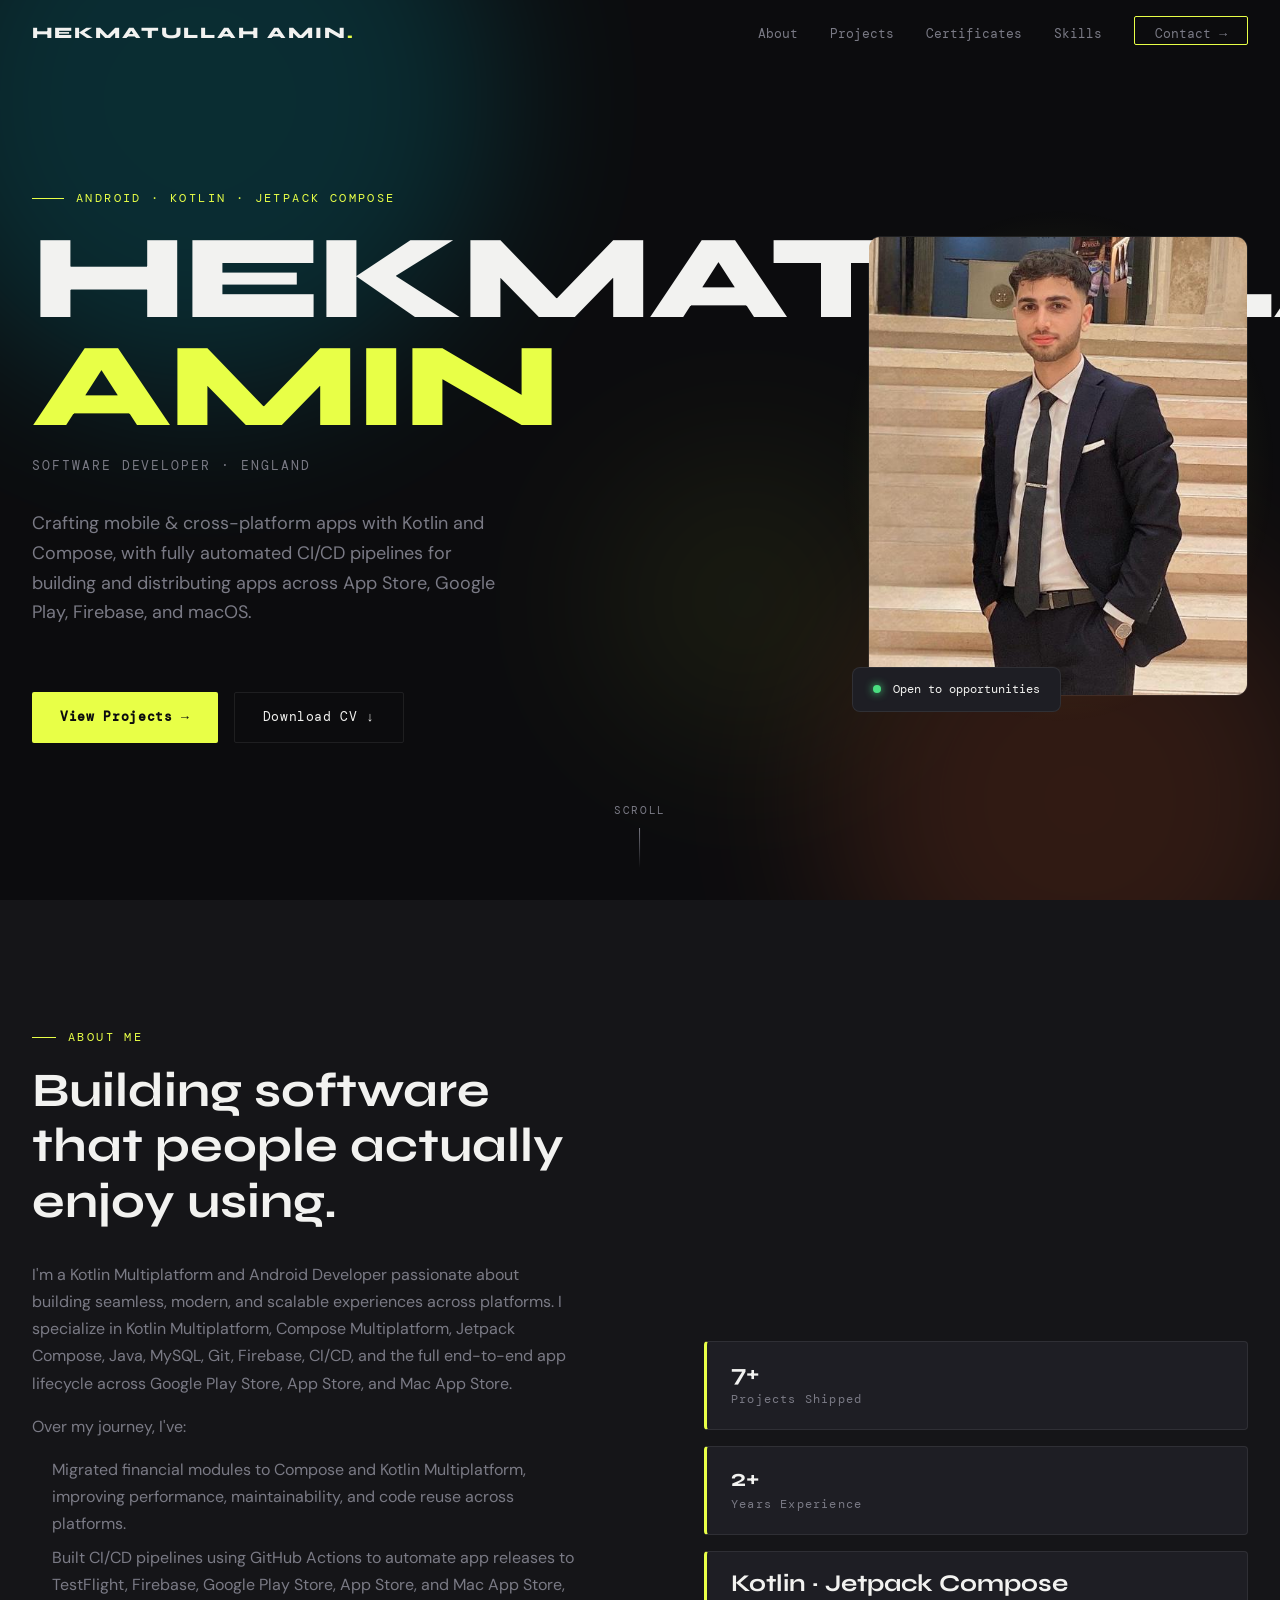
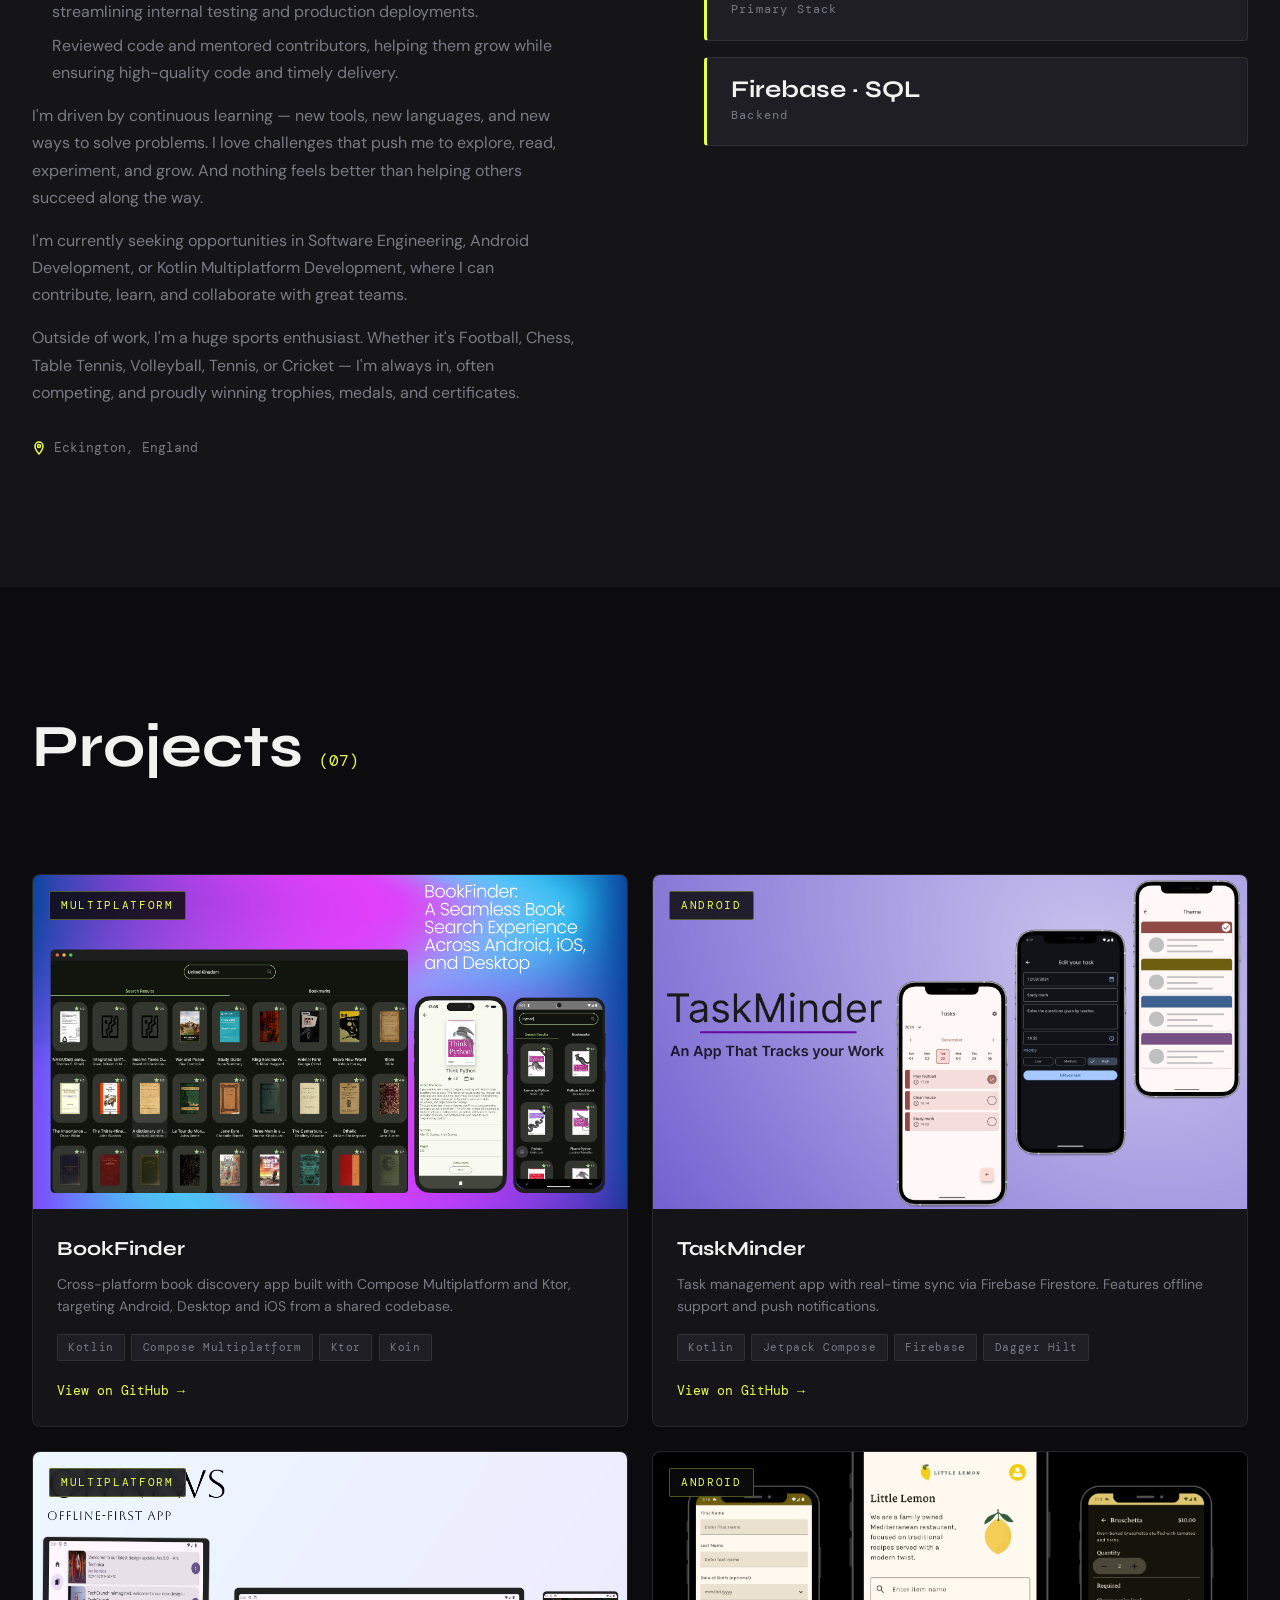
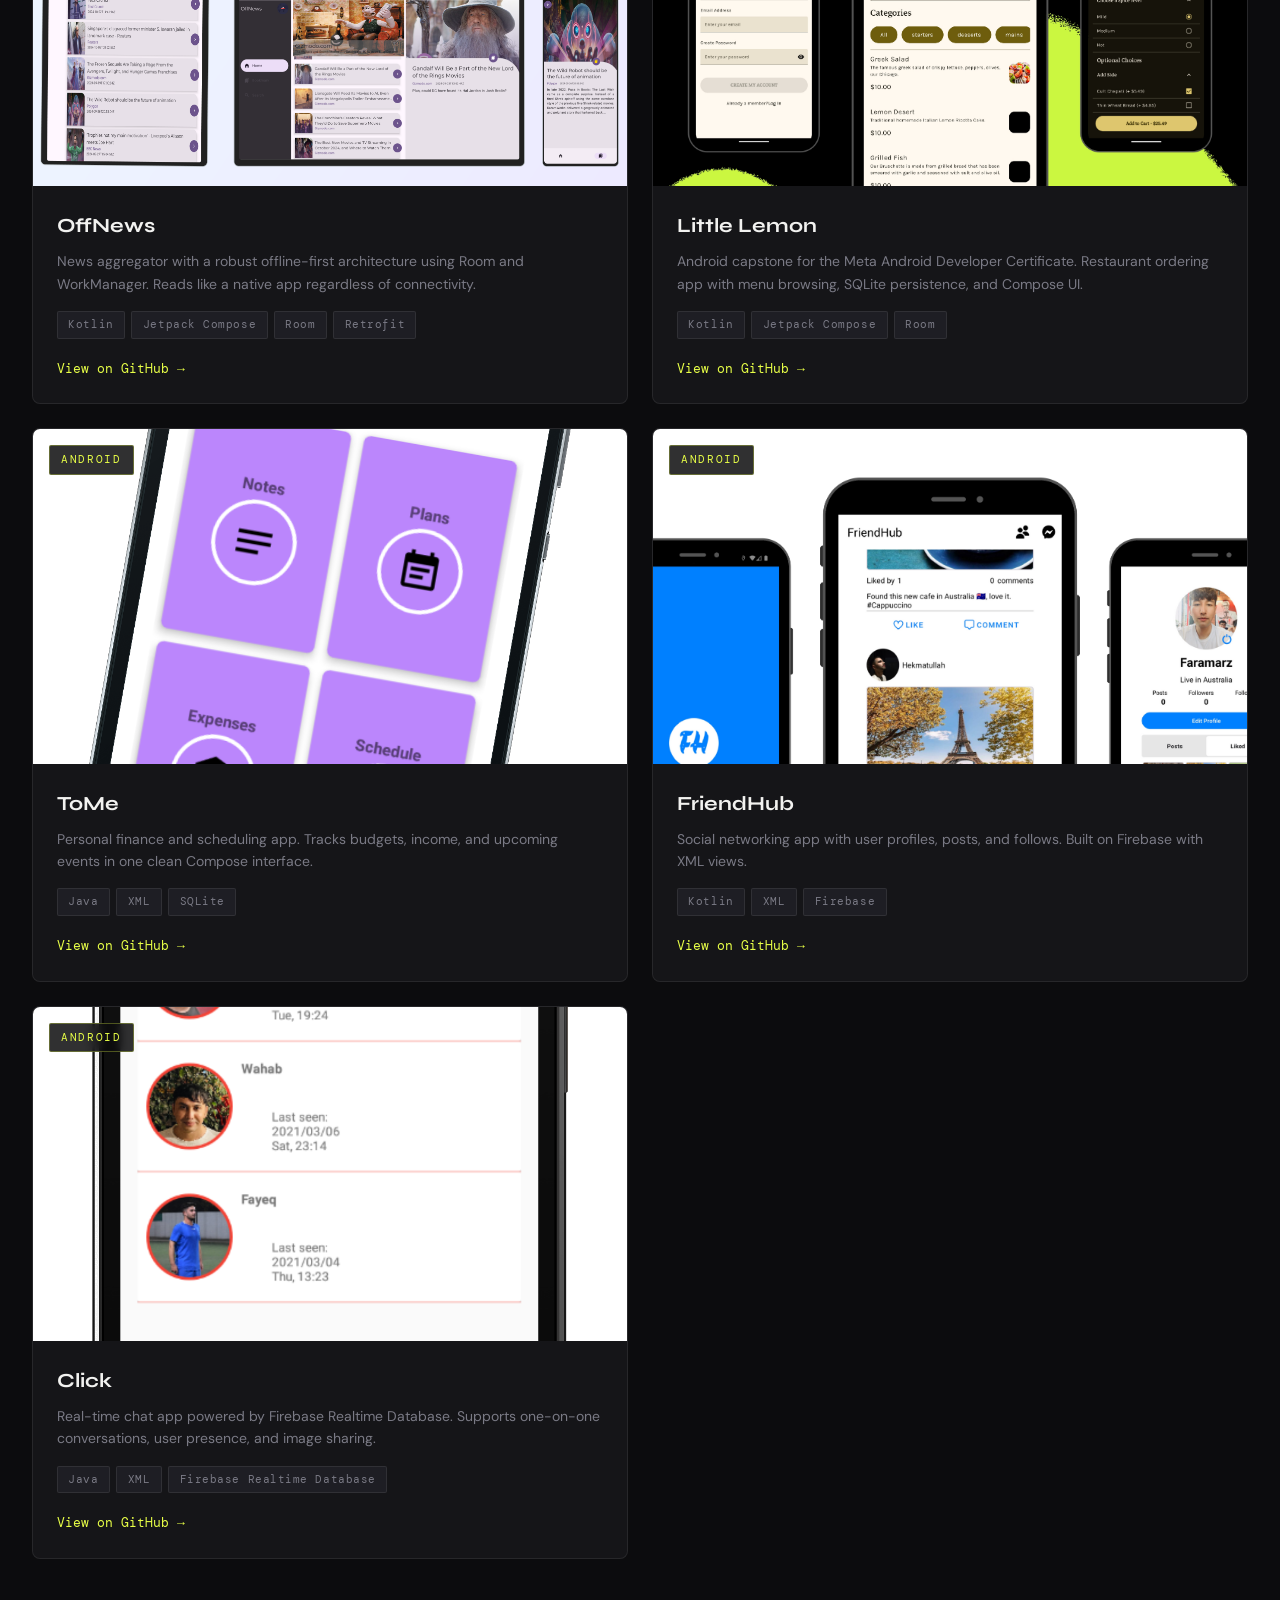
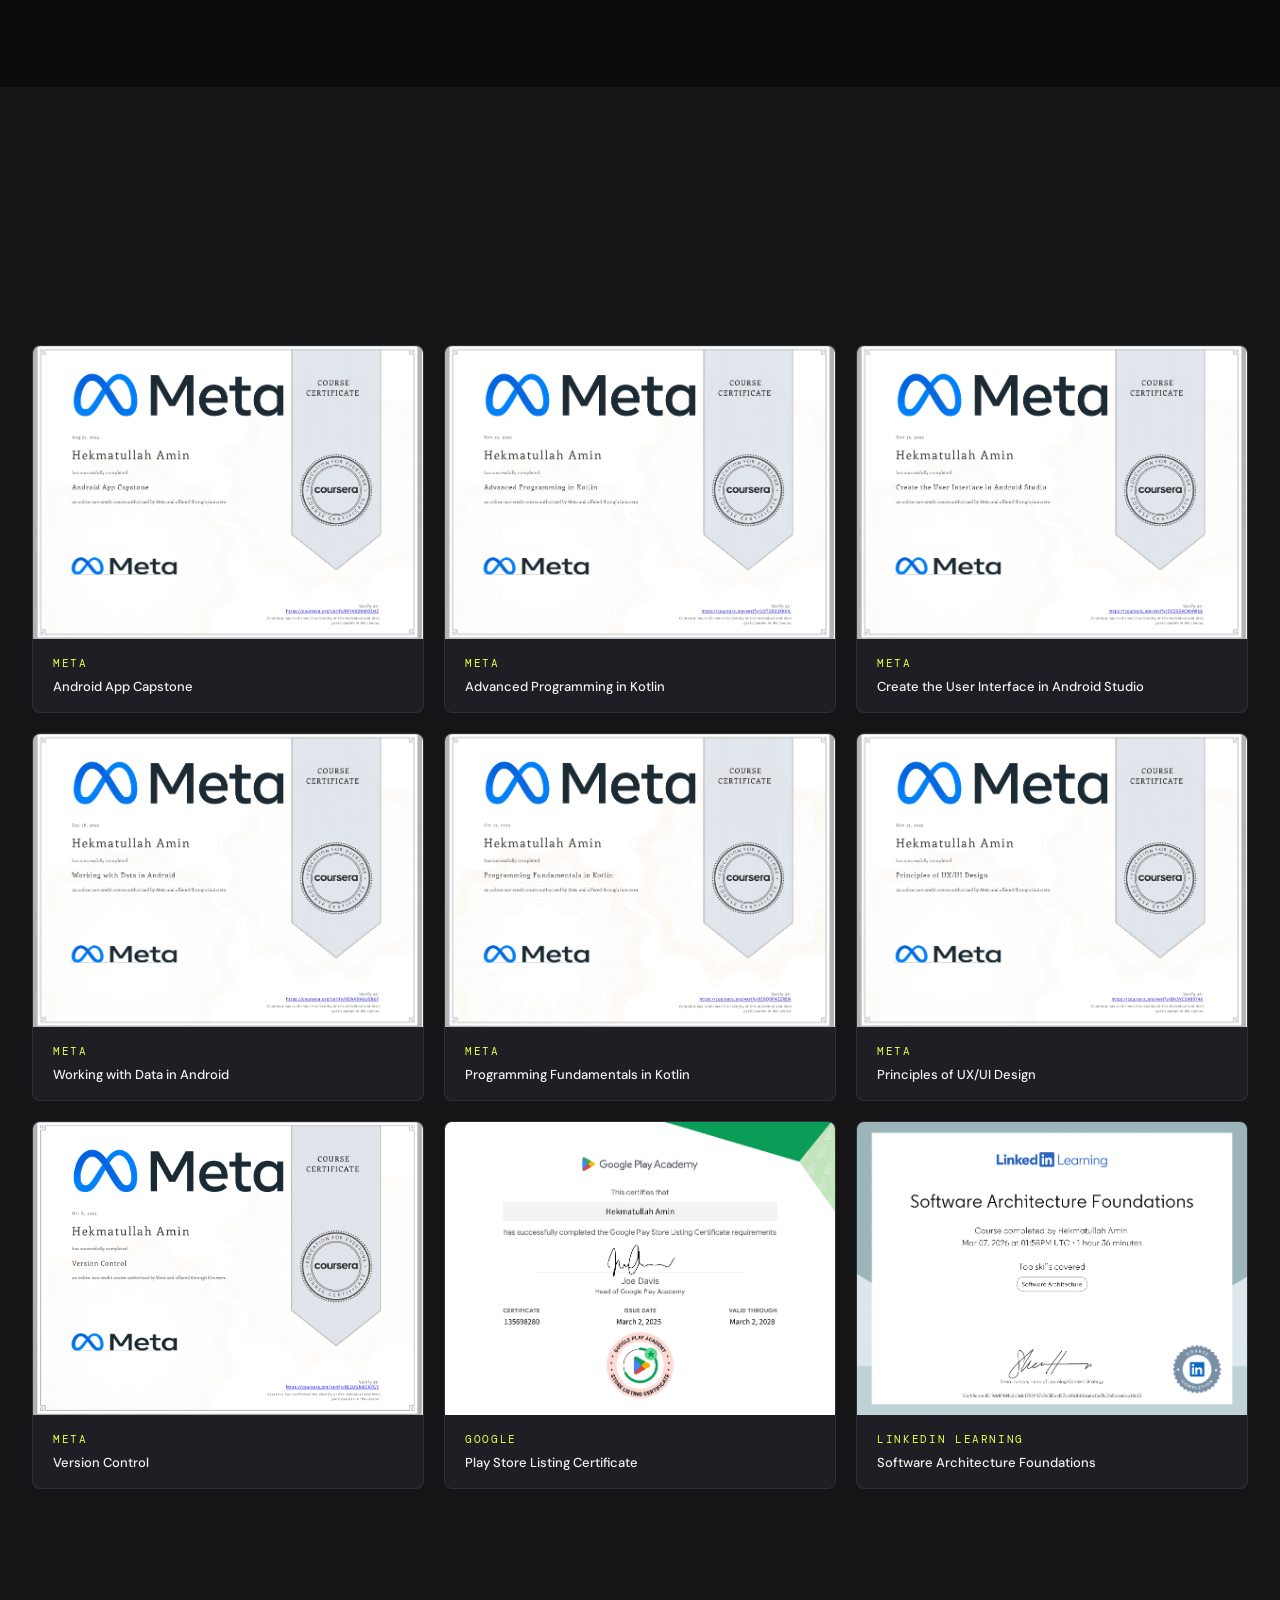
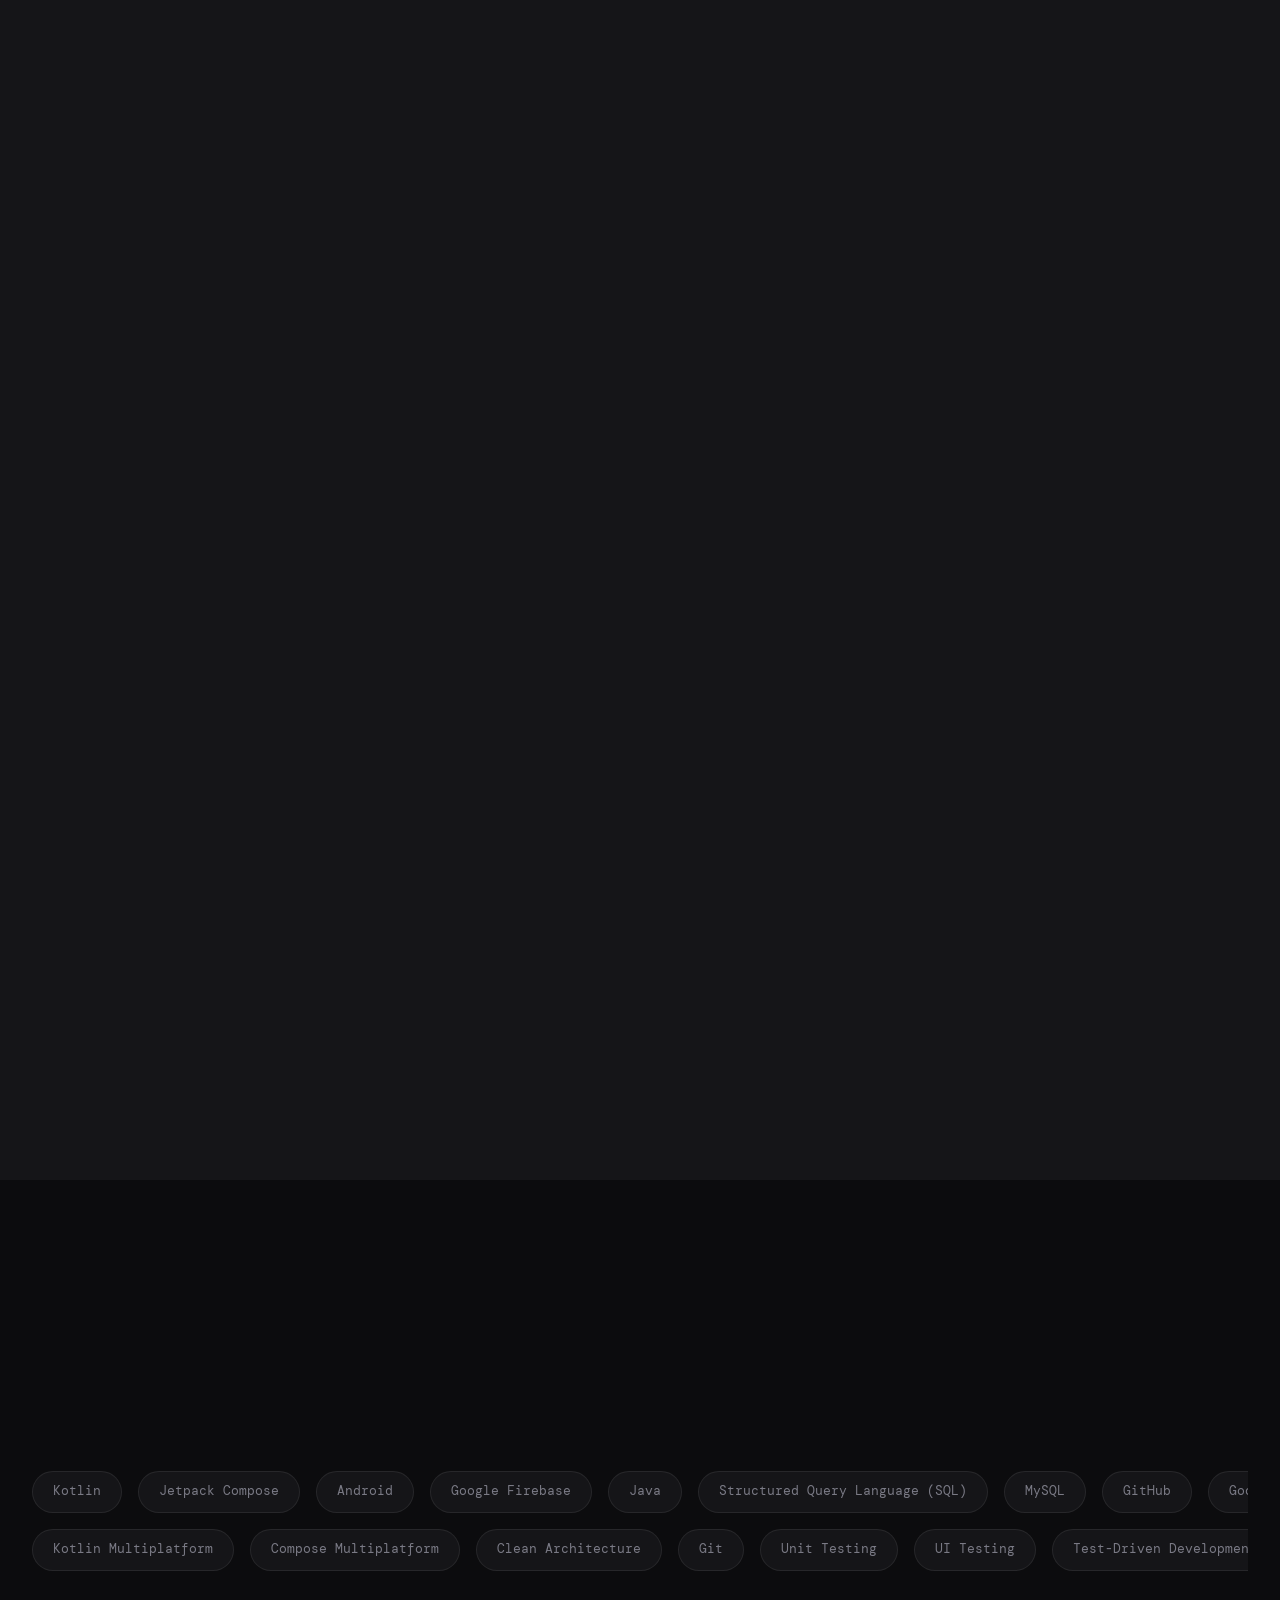
==== commit 73ab60ea: "Update content, tech stacks, and add hero photo - Add full name to nav logo and update hero eyebrow/" ====
--- a/index.html
+++ b/index.html
@@ -3,7 +3,7 @@
 <head>
   <meta charset="UTF-8" />
   <meta name="viewport" content="width=device-width, initial-scale=1.0" />
-  <meta name="description" content="Hekmatullah Amin — Android & Kotlin developer based in Sheffield, England. Building mobile and cross-platform apps with Jetpack Compose and clean architecture." />
+  <meta name="description" content="Hekmatullah Amin — Android & Kotlin developer based in Eckington, England. Building mobile and cross-platform apps with Kotlin, Jetpack Compose, and CI/CD pipelines." />
   <title>Hekmatullah Amin — Android Developer</title>
 
   <!-- Fonts preconnect -->
@@ -19,7 +19,7 @@
        NAVIGATION
        ============================================================ -->
   <nav class="nav" id="nav">
-    <a href="#hero" class="nav-logo">Hekmatullah<span>.</span></a>
+    <a href="#hero" class="nav-logo">Hekmatullah Amin<span>.</span></a>
 
     <ul class="nav-links" id="nav-links">
       <li><a href="#about">About</a></li>
@@ -50,15 +50,14 @@
     <div class="hero-inner">
       <!-- Text content -->
       <div class="hero-content">
-        <p class="hero-eyebrow">Android · Kotlin · Compose</p>
+        <p class="hero-eyebrow">Android · Kotlin · Jetpack Compose</p>
         <h1 class="hero-name">
           Hekmatullah
           <span class="line-accent">Amin</span>
         </h1>
         <p class="hero-sub">Software Developer · England</p>
         <p class="hero-descriptor">
-          Crafting mobile &amp; cross-platform apps with Kotlin,
-          Compose, and clean architecture.
+          Crafting mobile &amp; cross-platform apps with Kotlin and Compose, with fully automated CI/CD pipelines for building and distributing apps across App Store, Google Play, Firebase, and macOS.
         </p>
         <div class="hero-ctas">
           <a href="#projects" class="btn-primary">View Projects →</a>
@@ -70,14 +69,7 @@
       <div class="hero-visual">
         <div class="hero-glow"></div>
         <div class="hero-photo-wrap">
-          <!-- Replace with real photo: images/hero-photo.jpg -->
-          <div class="hero-photo-placeholder">
-            <svg width="80" height="80" viewBox="0 0 80 80" fill="none" xmlns="http://www.w3.org/2000/svg">
-              <circle cx="40" cy="28" r="16" stroke="#7A7A85" stroke-width="2"/>
-              <path d="M10 72c0-16.569 13.431-30 30-30s30 13.431 30 30" stroke="#7A7A85" stroke-width="2" stroke-linecap="round"/>
-            </svg>
-            <span>hero-photo.jpg</span>
-          </div>
+          <img src="images/hero-photo.jpg" alt="Hekmatullah Amin" class="hero-photo" />
         </div>
         <div class="hero-badge">
           <div class="hero-badge-dot"></div>
@@ -100,23 +92,29 @@
           <p class="section-label">About Me</p>
           <h2 class="about-heading">Building software that people actually enjoy using.</h2>
           <p class="about-text">
-            I'm a software developer based in England with a focus on Android and
-            cross-platform mobile development. My work lives at the intersection of
-            clean architecture and intuitive user experience — apps that feel as good
-            as they perform.
+            I'm a Kotlin Multiplatform and Android Developer passionate about building seamless, modern, and scalable experiences across platforms. I specialize in Kotlin Multiplatform, Compose Multiplatform, Jetpack Compose, Java, MySQL, Git, Firebase, CI/CD, and the full end-to-end app lifecycle across Google Play Store, App Store, and Mac App Store.
+          </p>
+          <p class="about-text">Over my journey, I've:</p>
+          <ul class="about-list">
+            <li>Migrated financial modules to Compose and Kotlin Multiplatform, improving performance, maintainability, and code reuse across platforms.</li>
+            <li>Built CI/CD pipelines using GitHub Actions to automate app releases to TestFlight, Firebase, Google Play Store, App Store, and Mac App Store, streamlining internal testing and production deployments.</li>
+            <li>Reviewed code and mentored contributors, helping them grow while ensuring high-quality code and timely delivery.</li>
+          </ul>
+          <p class="about-text">
+            I'm driven by continuous learning — new tools, new languages, and new ways to solve problems. I love challenges that push me to explore, read, experiment, and grow. And nothing feels better than helping others succeed along the way.
           </p>
           <p class="about-text">
-            I primarily work with Kotlin and Jetpack Compose, with a growing focus on
-            Compose Multiplatform and KMM for reaching iOS from a single codebase.
-            I care deeply about code quality, testability, and the kind of thoughtful
-            engineering that scales.
+            I'm currently seeking opportunities in Software Engineering, Android Development, or Kotlin Multiplatform Development, where I can contribute, learn, and collaborate with great teams.
+          </p>
+          <p class="about-text">
+            Outside of work, I'm a huge sports enthusiast. Whether it's Football, Chess, Table Tennis, Volleyball, Tennis, or Cricket — I'm always in, often competing, and proudly winning trophies, medals, and certificates.
           </p>
           <div class="about-location">
             <svg width="14" height="14" viewBox="0 0 14 14" fill="none" xmlns="http://www.w3.org/2000/svg" aria-hidden="true">
               <path d="M7 1C4.791 1 3 2.791 3 5c0 3.5 4 8 4 8s4-4.5 4-8c0-2.209-1.791-4-4-4z" stroke="currentColor" stroke-width="1.5"/>
               <circle cx="7" cy="5" r="1.5" stroke="currentColor" stroke-width="1.5"/>
             </svg>
-            Eckington, Sheffield, England
+            Eckington, England
           </div>
         </div>
 
@@ -131,12 +129,12 @@
             <div class="stat-pill-label">Years Experience</div>
           </div>
           <div class="stat-pill">
-            <div class="stat-pill-value">Kotlin · Compose</div>
+            <div class="stat-pill-value">Kotlin · Jetpack Compose</div>
             <div class="stat-pill-label">Primary Stack</div>
           </div>
           <div class="stat-pill">
-            <div class="stat-pill-value">Firebase · Ktor</div>
-            <div class="stat-pill-label">Backend &amp; Networking</div>
+            <div class="stat-pill-value">Firebase · SQL</div>
+            <div class="stat-pill-label">Backend</div>
           </div>
         </div>
       </div>
@@ -165,7 +163,7 @@
             <h3 class="project-name">BookFinder</h3>
             <p class="project-desc">
               Cross-platform book discovery app built with Compose Multiplatform
-              and Ktor, targeting Android and iOS from a shared codebase.
+              and Ktor, targeting Android, Desktop and iOS from a shared codebase.
             </p>
             <div class="project-tags">
               <span class="tag">Kotlin</span>
@@ -189,13 +187,13 @@
             <h3 class="project-name">TaskMinder</h3>
             <p class="project-desc">
               Task management app with real-time sync via Firebase Firestore.
-              Features MVI architecture, offline support, and push notifications.
+              Features offline support and push notifications.
             </p>
             <div class="project-tags">
               <span class="tag">Kotlin</span>
               <span class="tag">Jetpack Compose</span>
               <span class="tag">Firebase</span>
-              <span class="tag">MVI</span>
+              <span class="tag">Dagger Hilt</span>
             </div>
             <a href="https://github.com/HekmatullahAmin/TaskMinder" class="project-link" target="_blank" rel="noopener">
               View on GitHub →
@@ -207,7 +205,7 @@
         <article class="project-card reveal">
           <div class="project-image-wrap">
             <img src="images/offnews_app.png" alt="OffNews app screenshot" loading="lazy" />
-            <span class="project-category">Offline-First</span>
+            <span class="project-category">Multiplatform</span>
           </div>
           <div class="project-body">
             <h3 class="project-name">OffNews</h3>
@@ -217,9 +215,9 @@
             </p>
             <div class="project-tags">
               <span class="tag">Kotlin</span>
+              <span class="tag">Jetpack Compose</span>
               <span class="tag">Room</span>
               <span class="tag">Retrofit</span>
-              <span class="tag">WorkManager</span>
             </div>
             <a href="https://github.com/HekmatullahAmin/OffNews" class="project-link" target="_blank" rel="noopener">
               View on GitHub →
@@ -231,7 +229,7 @@
         <article class="project-card reveal">
           <div class="project-image-wrap">
             <img src="images/LittleLemon.jpg" alt="Little Lemon restaurant app screenshot" loading="lazy" />
-            <span class="project-category">Meta Capstone</span>
+            <span class="project-category">Android</span>
           </div>
           <div class="project-body">
             <h3 class="project-name">Little Lemon</h3>
@@ -243,7 +241,6 @@
               <span class="tag">Kotlin</span>
               <span class="tag">Jetpack Compose</span>
               <span class="tag">Room</span>
-              <span class="tag">MVVM</span>
             </div>
             <a href="https://github.com/HekmatullahAmin/little-lemon" class="project-link" target="_blank" rel="noopener">
               View on GitHub →
@@ -264,10 +261,9 @@
               and upcoming events in one clean Compose interface.
             </p>
             <div class="project-tags">
-              <span class="tag">Kotlin</span>
-              <span class="tag">Jetpack Compose</span>
-              <span class="tag">Room</span>
-              <span class="tag">Clean Architecture</span>
+              <span class="tag">Java</span>
+              <span class="tag">XML</span>
+              <span class="tag">SQLite</span>
             </div>
             <a href="https://github.com/HekmatullahAmin/ToMe" class="project-link" target="_blank" rel="noopener">
               View on GitHub →
@@ -279,19 +275,18 @@
         <article class="project-card reveal">
           <div class="project-image-wrap">
             <img src="images/FriendHub.jpg" alt="FriendHub social media app screenshot" loading="lazy" />
-            <span class="project-category">Social</span>
+            <span class="project-category">Android</span>
           </div>
           <div class="project-body">
             <h3 class="project-name">FriendHub</h3>
             <p class="project-desc">
               Social networking app with user profiles, posts, and follows.
-              Built on Firebase with Dagger Hilt and MVVM architecture.
+              Built on Firebase with XML views.
             </p>
             <div class="project-tags">
               <span class="tag">Kotlin</span>
+              <span class="tag">XML</span>
               <span class="tag">Firebase</span>
-              <span class="tag">Dagger Hilt</span>
-              <span class="tag">MVVM</span>
             </div>
             <a href="https://github.com/HekmatullahAmin/FriendHub" class="project-link" target="_blank" rel="noopener">
               View on GitHub →
@@ -303,7 +298,7 @@
         <article class="project-card reveal">
           <div class="project-image-wrap">
             <img src="images/click_chat.png" alt="Click real-time chat app screenshot" loading="lazy" />
-            <span class="project-category">Real-Time</span>
+            <span class="project-category">Android</span>
           </div>
           <div class="project-body">
             <h3 class="project-name">Click</h3>
@@ -312,10 +307,9 @@
               Supports one-on-one conversations, user presence, and image sharing.
             </p>
             <div class="project-tags">
-              <span class="tag">Kotlin</span>
-              <span class="tag">Firebase</span>
-              <span class="tag">Coroutines</span>
+              <span class="tag">Java</span>
               <span class="tag">XML</span>
+              <span class="tag">Firebase Realtime Database</span>
             </div>
             <a href="https://github.com/HekmatullahAmin/Click" class="project-link" target="_blank" rel="noopener">
               View on GitHub →
@@ -540,8 +534,16 @@
         <span class="skill-pill">Kotlin</span>
         <span class="skill-pill">Jetpack Compose</span>
         <span class="skill-pill">Android</span>
-        <span class="skill-pill">Firebase</span>
-        <span class="skill-pill">Ktor</span>
+        <span class="skill-pill">Google Firebase</span>
+        <span class="skill-pill">Java</span>
+        <span class="skill-pill">Structured Query Language (SQL)</span>
+        <span class="skill-pill">MySQL</span>
+        <span class="skill-pill">GitHub</span>
+        <span class="skill-pill">Google Play Store</span>
+        <span class="skill-pill">App Store</span>
+        <span class="skill-pill">TestFlight</span>
+        <span class="skill-pill">CI/CD</span>
+        <span class="skill-pill">GitHub Actions</span>
         <span class="skill-pill">Koin</span>
         <span class="skill-pill">Room</span>
         <span class="skill-pill">Coroutines</span>
@@ -551,8 +553,16 @@
         <span class="skill-pill">Kotlin</span>
         <span class="skill-pill">Jetpack Compose</span>
         <span class="skill-pill">Android</span>
-        <span class="skill-pill">Firebase</span>
-        <span class="skill-pill">Ktor</span>
+        <span class="skill-pill">Google Firebase</span>
+        <span class="skill-pill">Java</span>
+        <span class="skill-pill">Structured Query Language (SQL)</span>
+        <span class="skill-pill">MySQL</span>
+        <span class="skill-pill">GitHub</span>
+        <span class="skill-pill">Google Play Store</span>
+        <span class="skill-pill">App Store</span>
+        <span class="skill-pill">TestFlight</span>
+        <span class="skill-pill">CI/CD</span>
+        <span class="skill-pill">GitHub Actions</span>
         <span class="skill-pill">Koin</span>
         <span class="skill-pill">Room</span>
         <span class="skill-pill">Coroutines</span>
@@ -562,22 +572,38 @@
 
       <!-- Row 2: right to left -->
       <div class="marquee-track marquee-track-2">
+        <span class="skill-pill">Kotlin Multiplatform</span>
         <span class="skill-pill">Compose Multiplatform</span>
-        <span class="skill-pill">KMM</span>
         <span class="skill-pill">Clean Architecture</span>
         <span class="skill-pill">Git</span>
         <span class="skill-pill">Unit Testing</span>
+        <span class="skill-pill">UI Testing</span>
+        <span class="skill-pill">Test-Driven Development</span>
+        <span class="skill-pill">Object-Oriented Programming (OOP)</span>
+        <span class="skill-pill">Software Architecture</span>
+        <span class="skill-pill">Software Design Patterns</span>
+        <span class="skill-pill">Software Development Life Cycle (SDLC)</span>
+        <span class="skill-pill">UML</span>
+        <span class="skill-pill">Atlassian JIRA</span>
         <span class="skill-pill">Retrofit</span>
         <span class="skill-pill">Dagger Hilt</span>
         <span class="skill-pill">SQLite</span>
         <span class="skill-pill">XML</span>
         <span class="skill-pill">REST APIs</span>
         <!-- Duplicate for seamless loop -->
+        <span class="skill-pill">Kotlin Multiplatform</span>
         <span class="skill-pill">Compose Multiplatform</span>
-        <span class="skill-pill">KMM</span>
         <span class="skill-pill">Clean Architecture</span>
         <span class="skill-pill">Git</span>
         <span class="skill-pill">Unit Testing</span>
+        <span class="skill-pill">UI Testing</span>
+        <span class="skill-pill">Test-Driven Development</span>
+        <span class="skill-pill">Object-Oriented Programming (OOP)</span>
+        <span class="skill-pill">Software Architecture</span>
+        <span class="skill-pill">Software Design Patterns</span>
+        <span class="skill-pill">Software Development Life Cycle (SDLC)</span>
+        <span class="skill-pill">UML</span>
+        <span class="skill-pill">Atlassian JIRA</span>
         <span class="skill-pill">Retrofit</span>
         <span class="skill-pill">Dagger Hilt</span>
         <span class="skill-pill">SQLite</span>
--- a/style.css
+++ b/style.css
@@ -520,6 +520,18 @@
   margin-bottom: var(--space-sm);
 }
 
+.about-list {
+  font-size: 16px;
+  color: var(--text-muted);
+  line-height: 1.7;
+  margin-bottom: var(--space-sm);
+  padding-left: 1.25rem;
+}
+
+.about-list li {
+  margin-bottom: 0.4rem;
+}
+
 .about-location {
   display: flex;
   align-items: center;
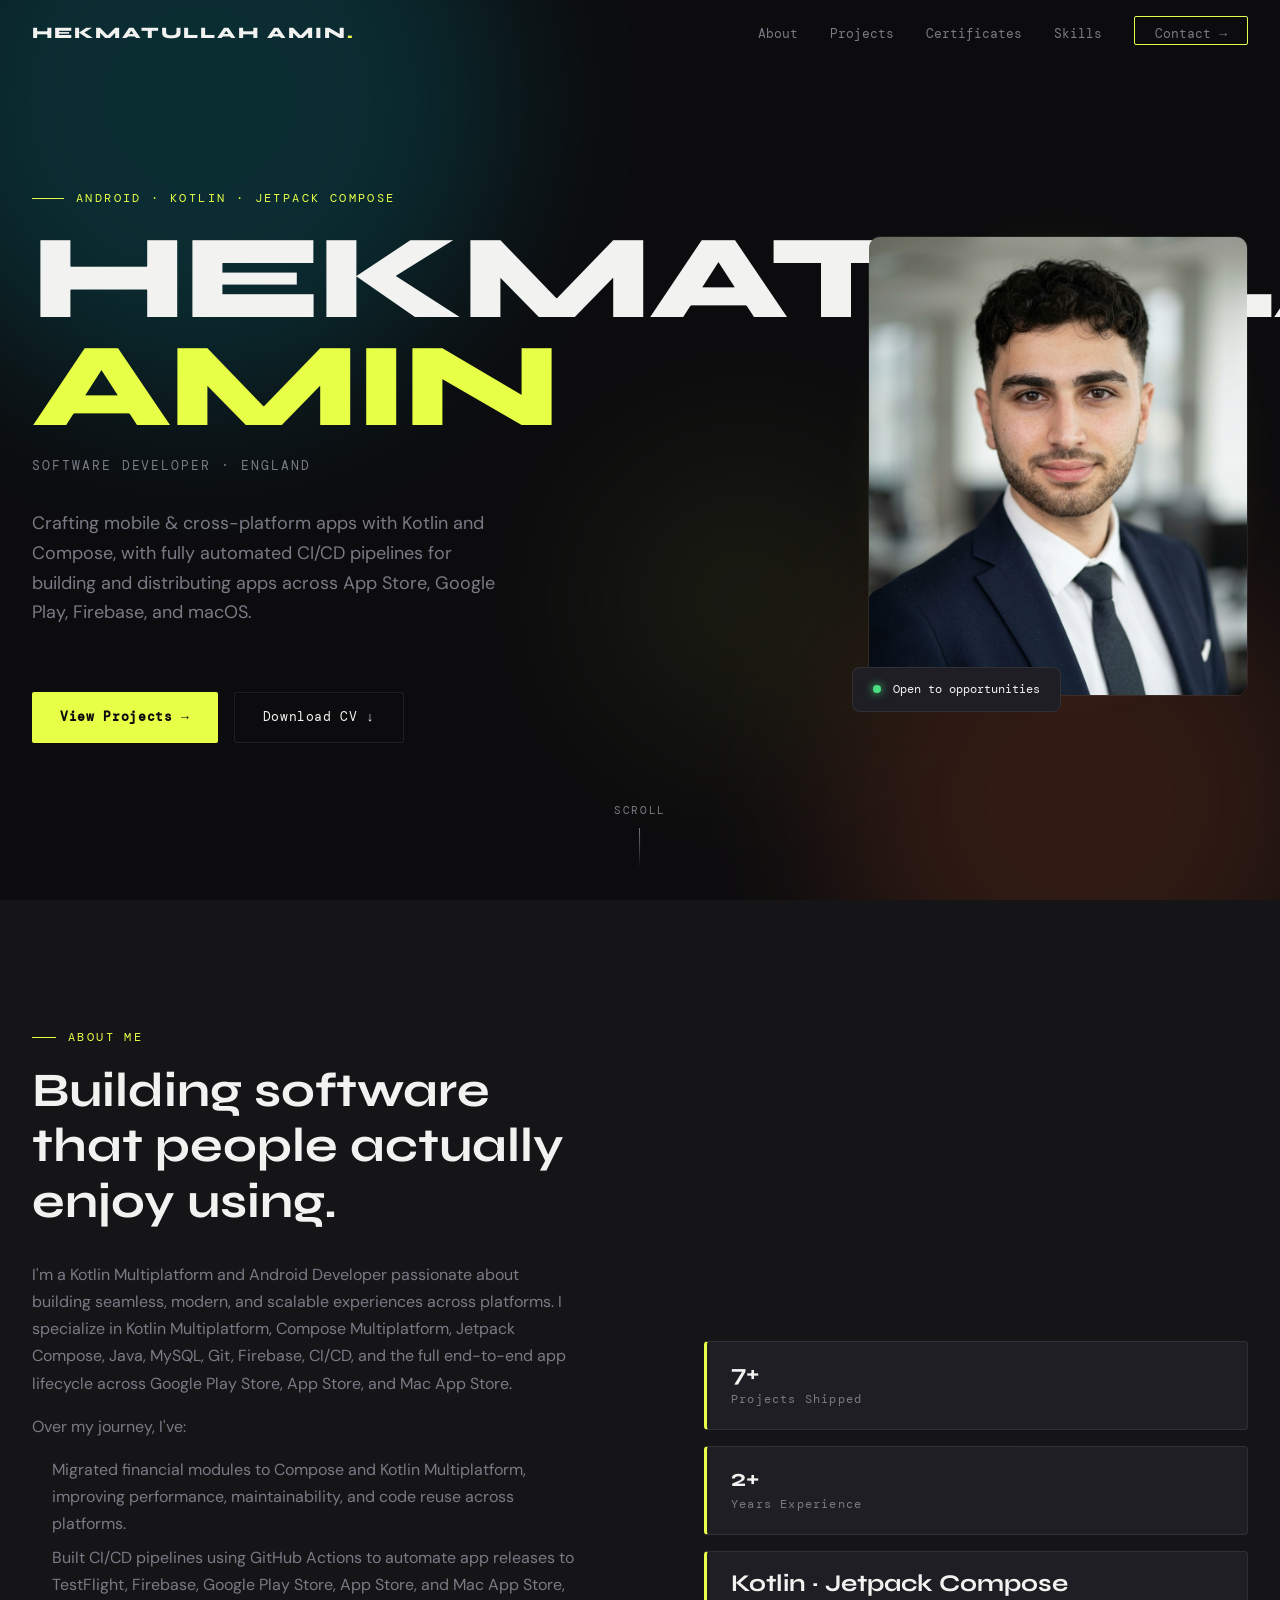
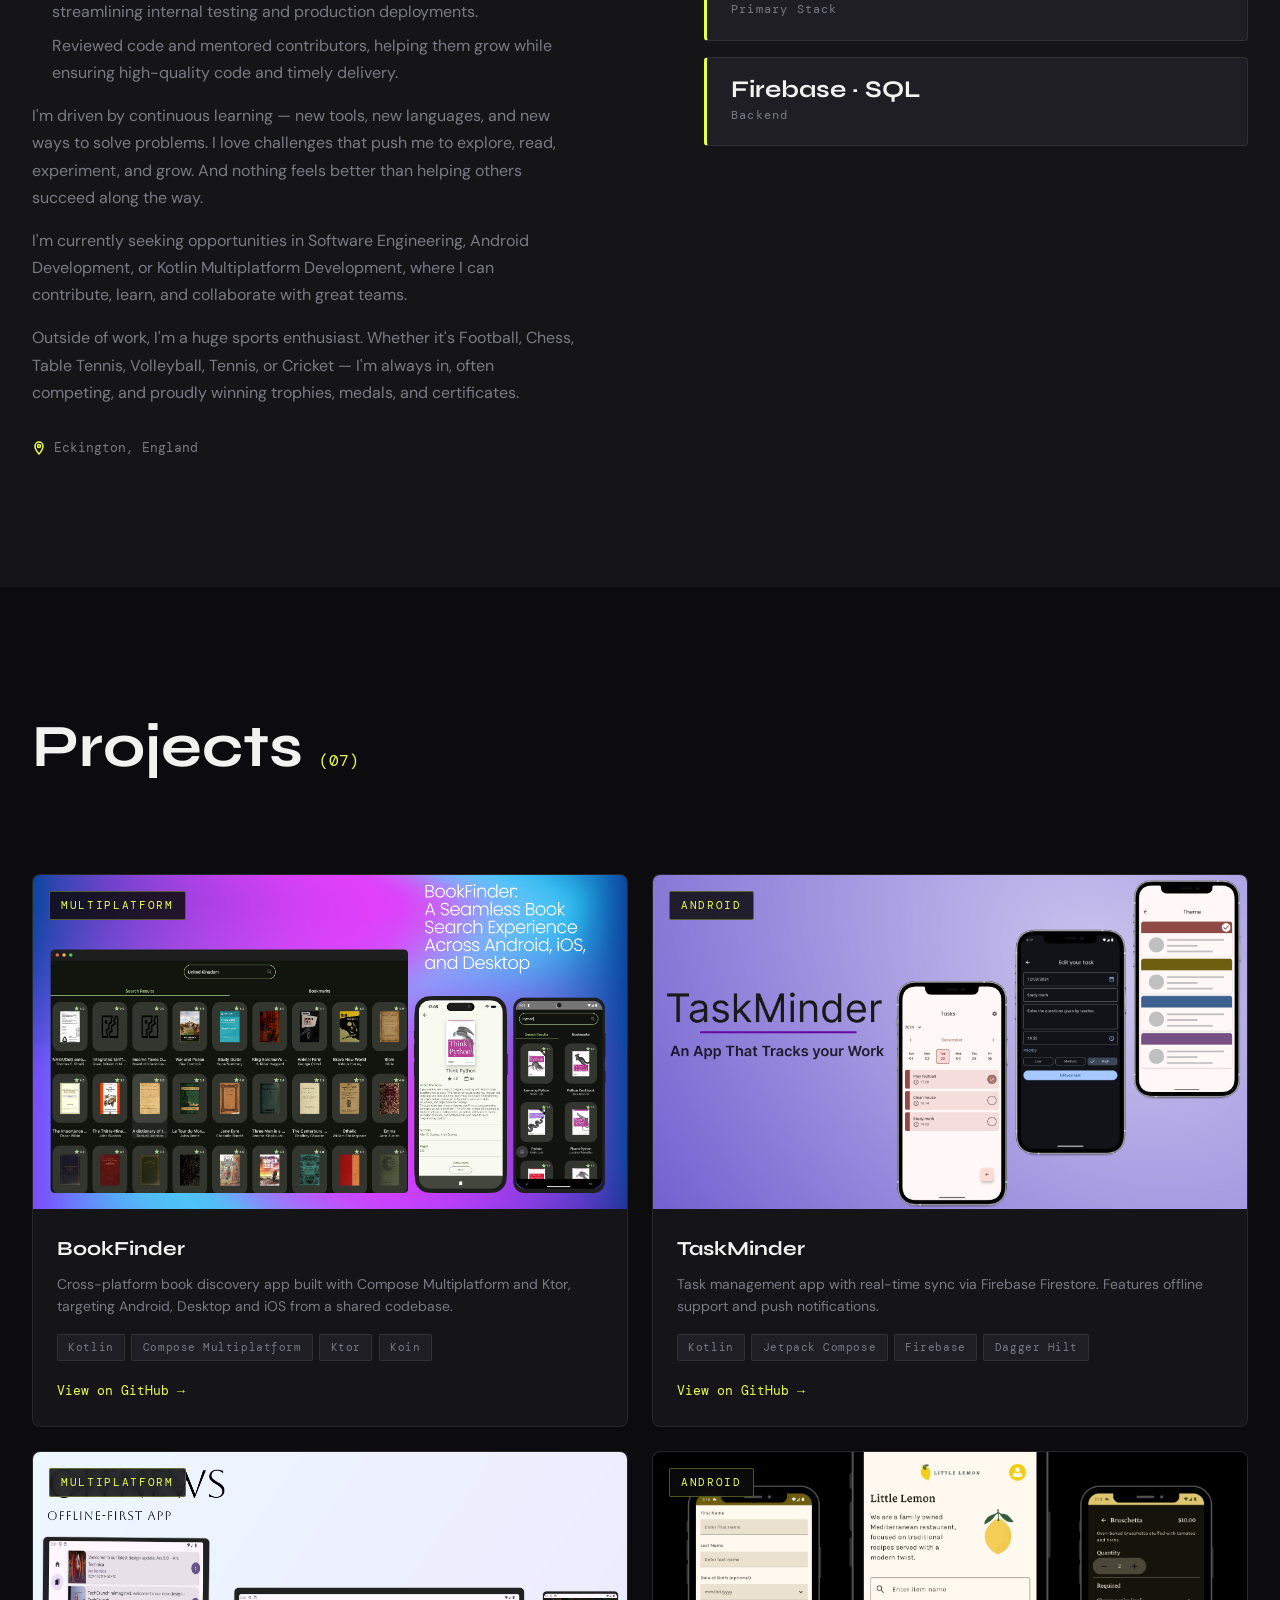
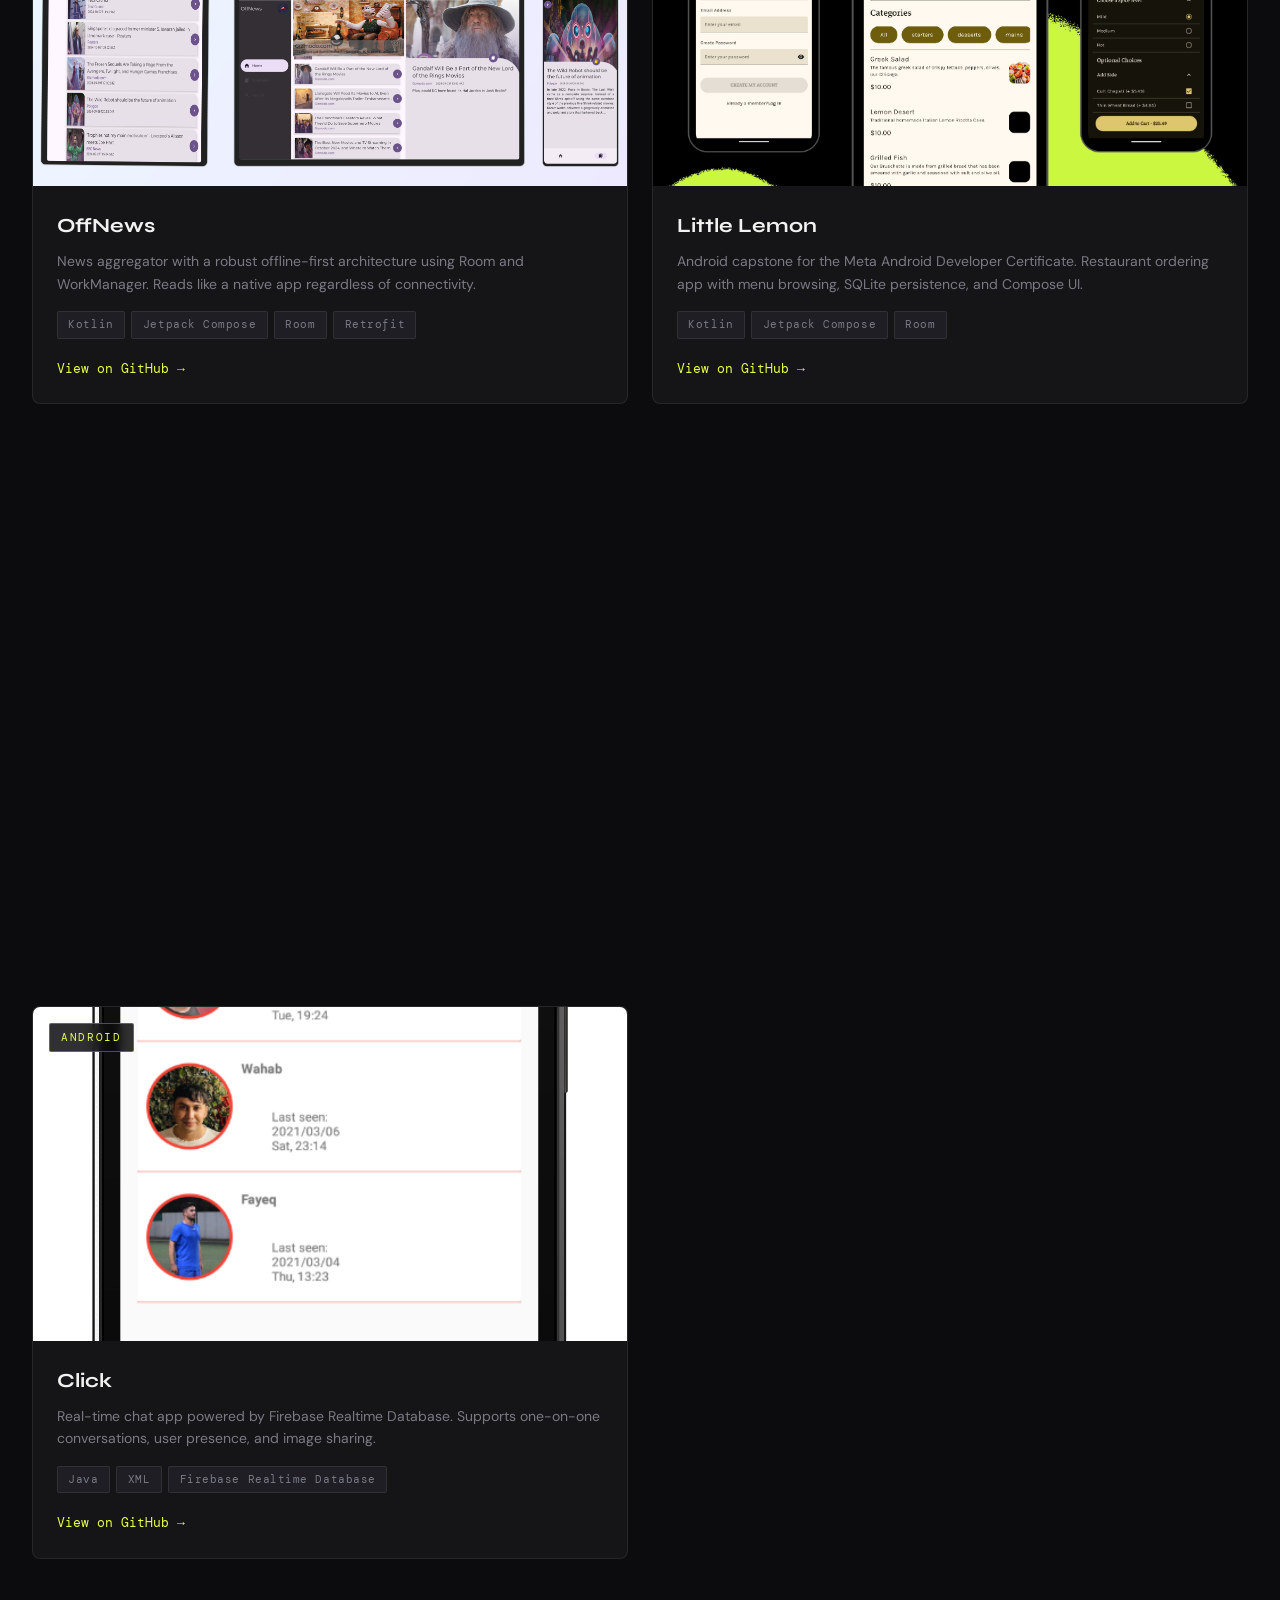
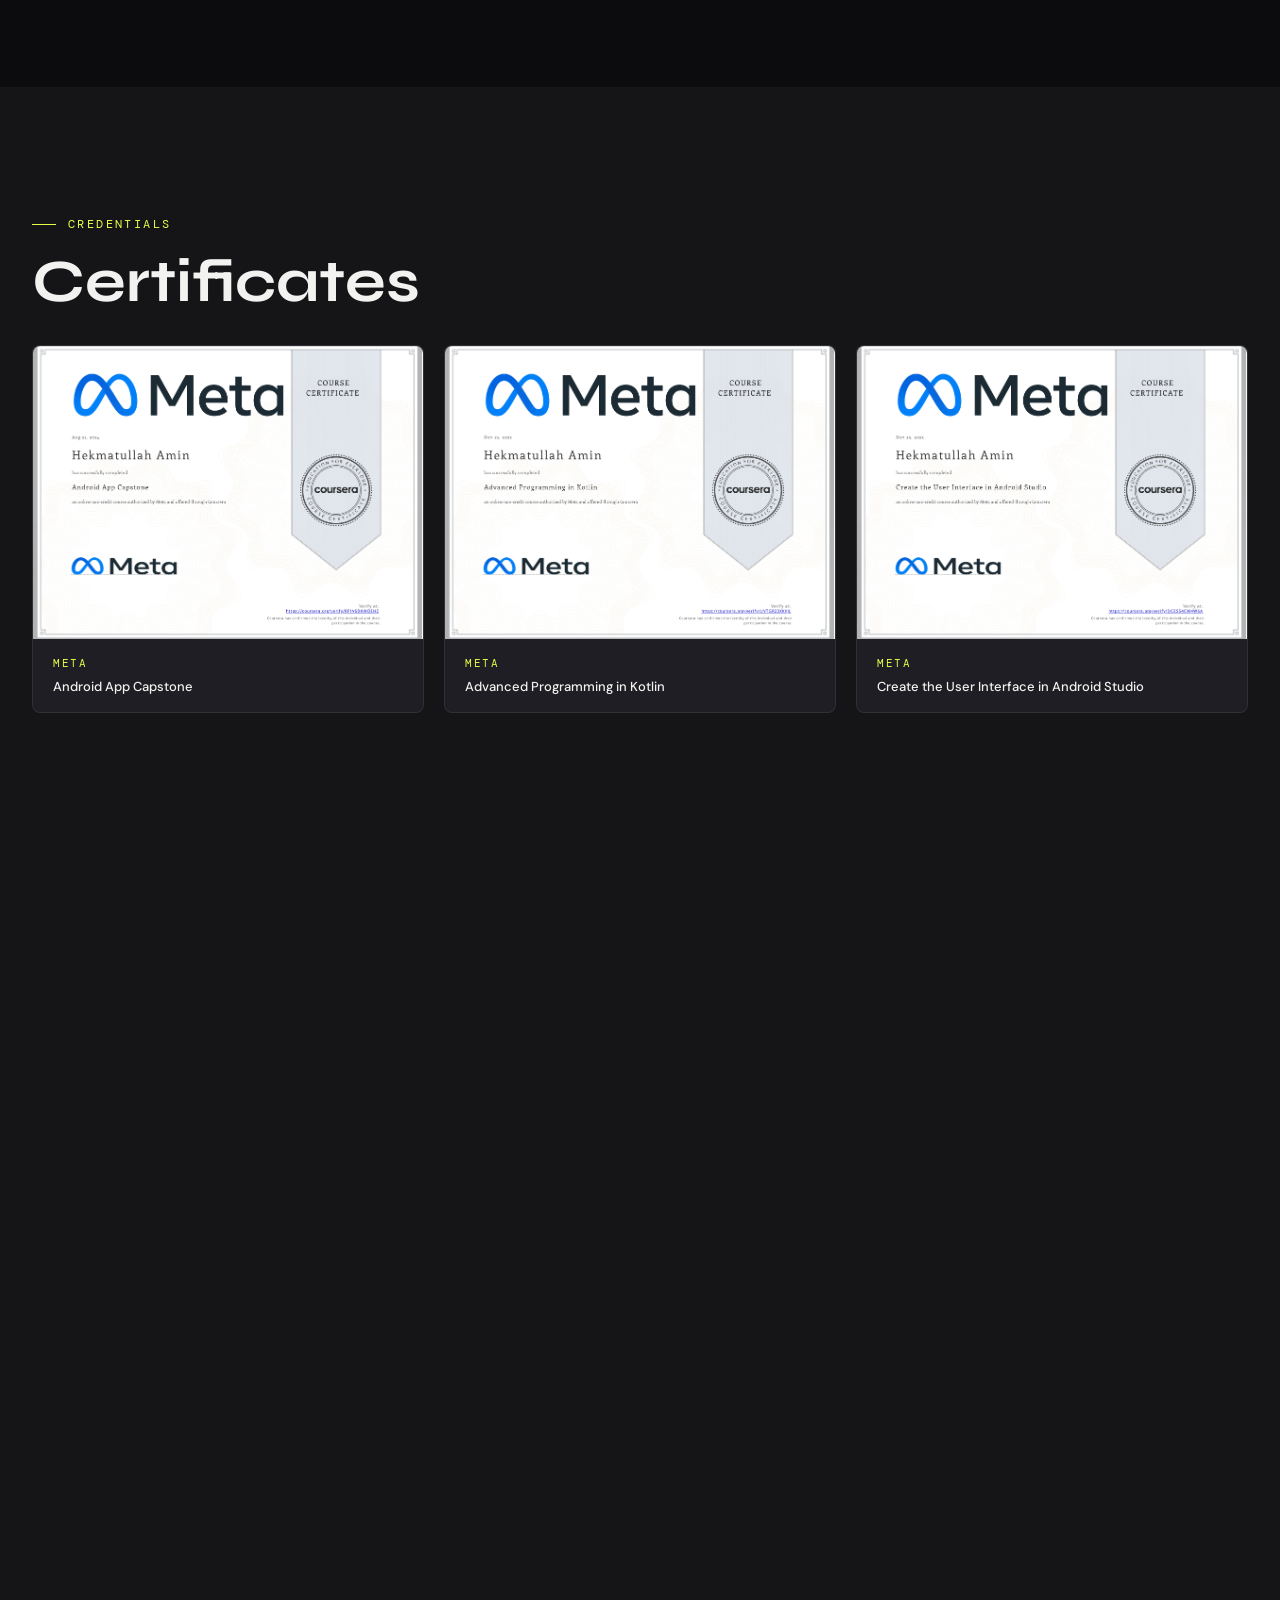
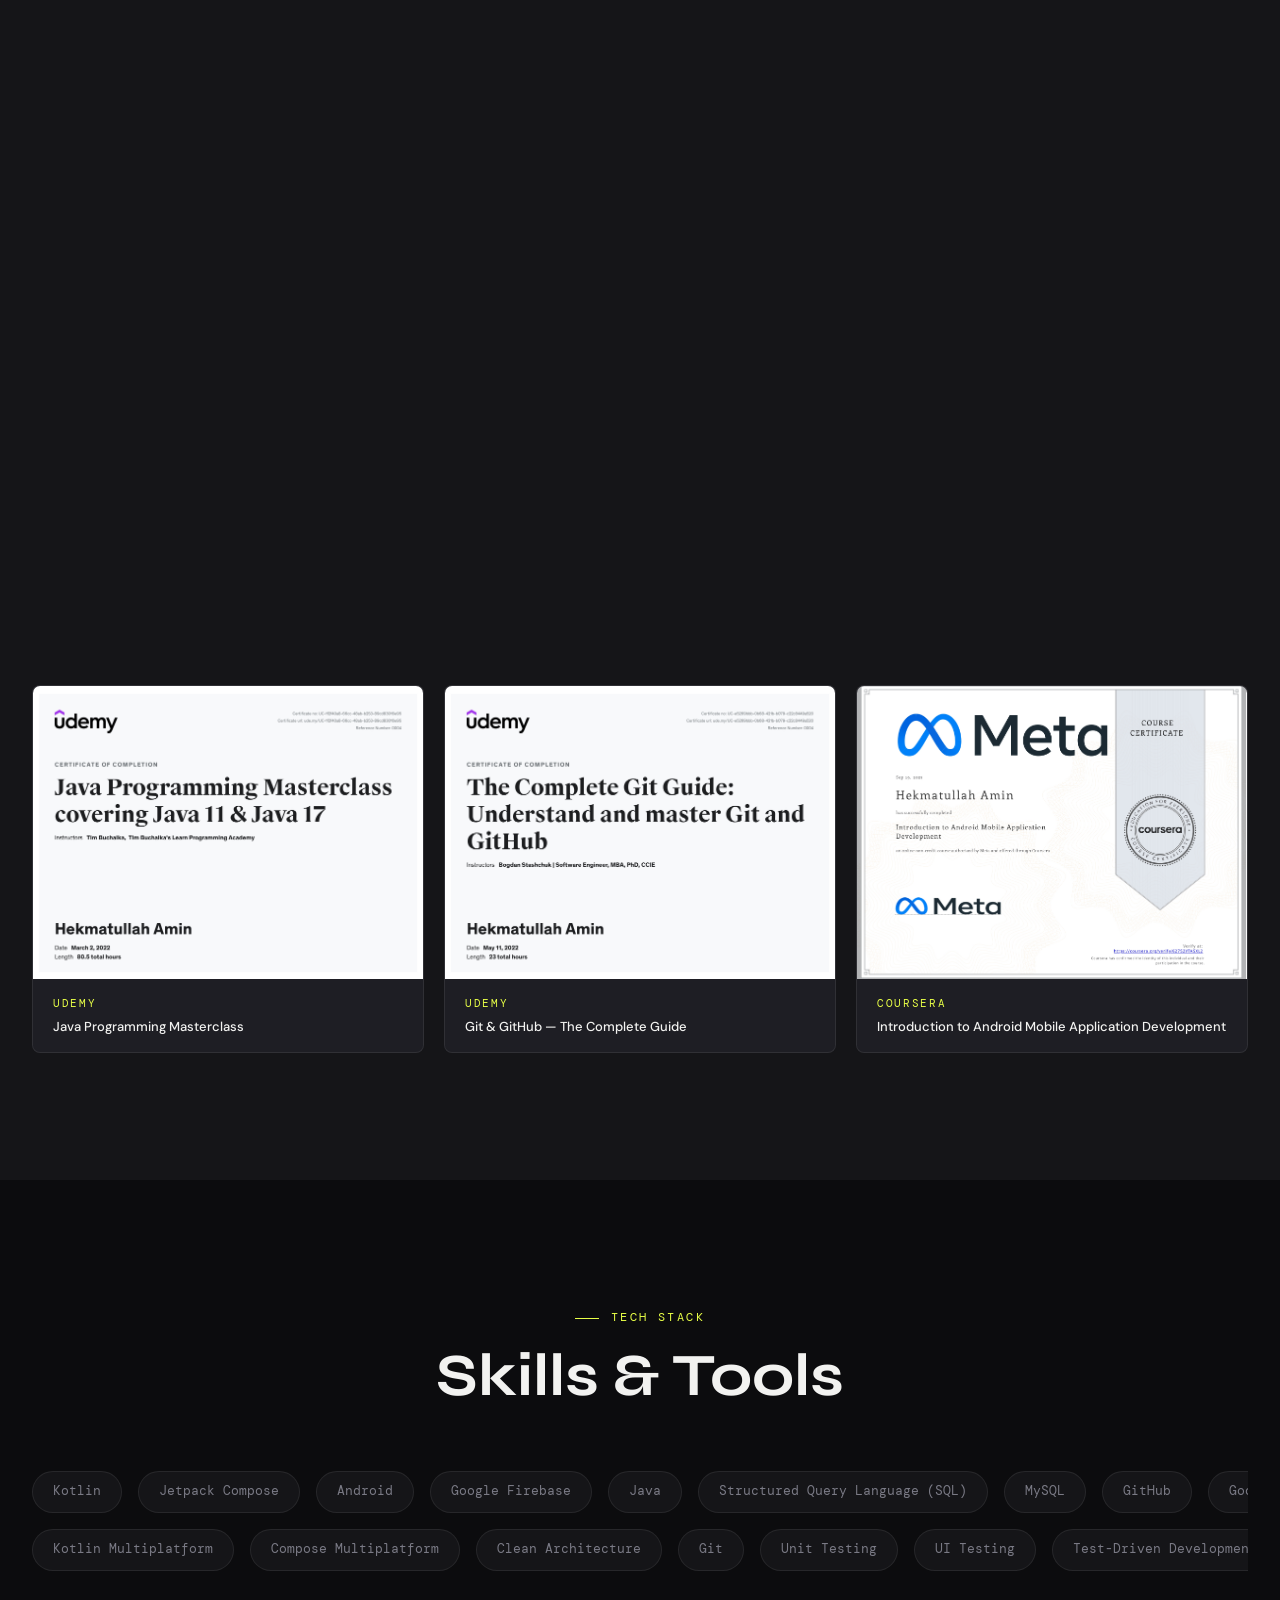
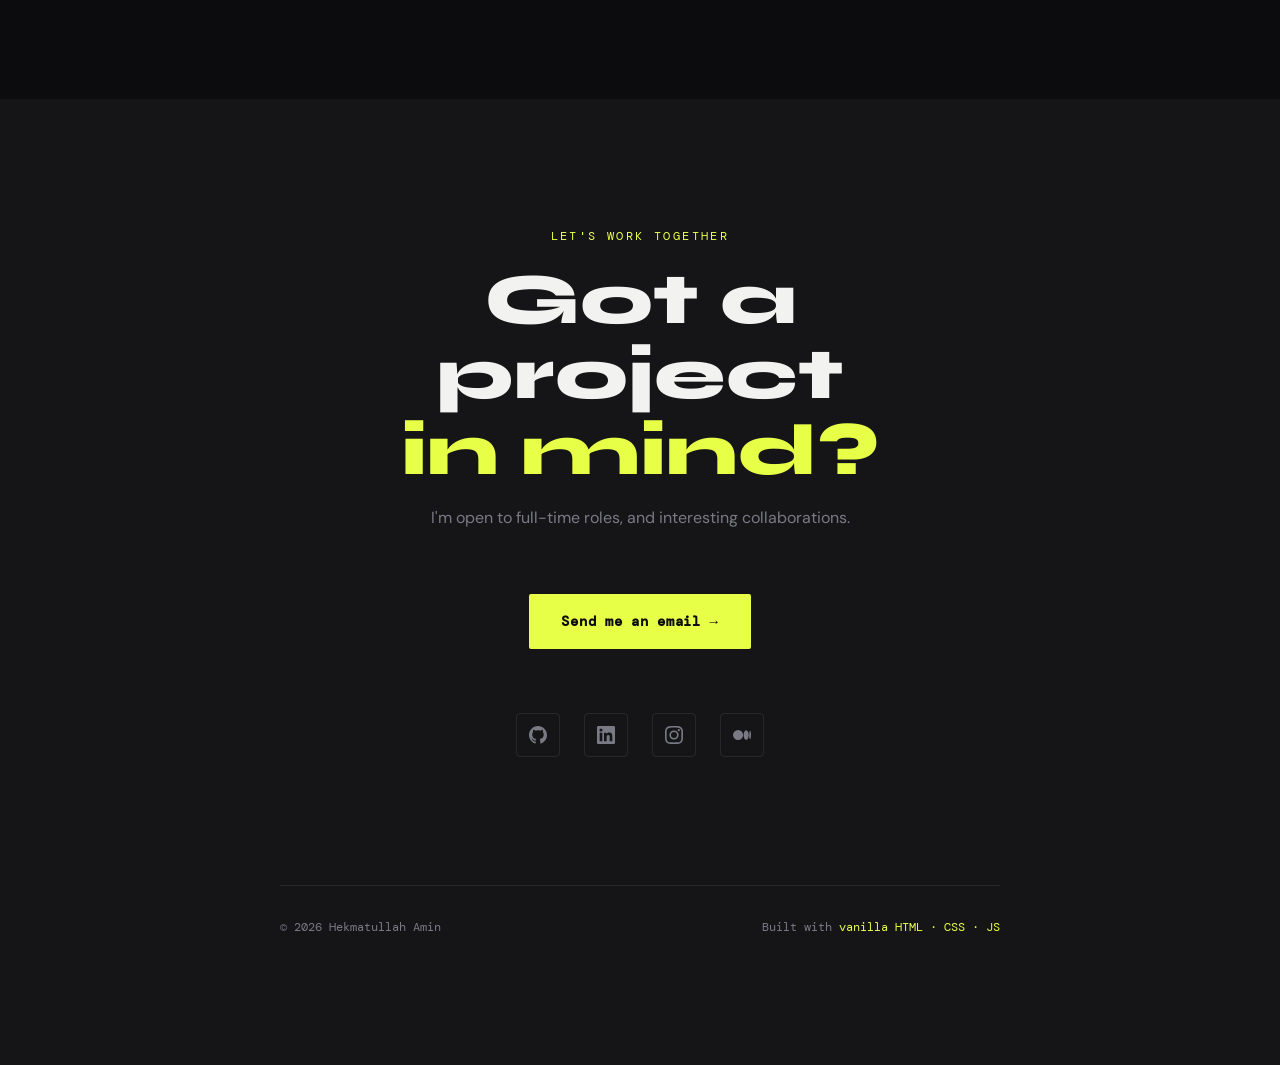
==== commit 4ceb1c27: "Replace hero photo with new PNG image Co-Authored-By: Claude Sonnet 4.6 <noreply@anthropic.com>" ====
--- a/index.html
+++ b/index.html
@@ -69,7 +69,7 @@
       <div class="hero-visual">
         <div class="hero-glow"></div>
         <div class="hero-photo-wrap">
-          <img src="images/hero-photo.jpg" alt="Hekmatullah Amin" class="hero-photo" />
+          <img src="images/hero-photo.png" alt="Hekmatullah Amin" class="hero-photo" />
         </div>
         <div class="hero-badge">
           <div class="hero-badge-dot"></div>
